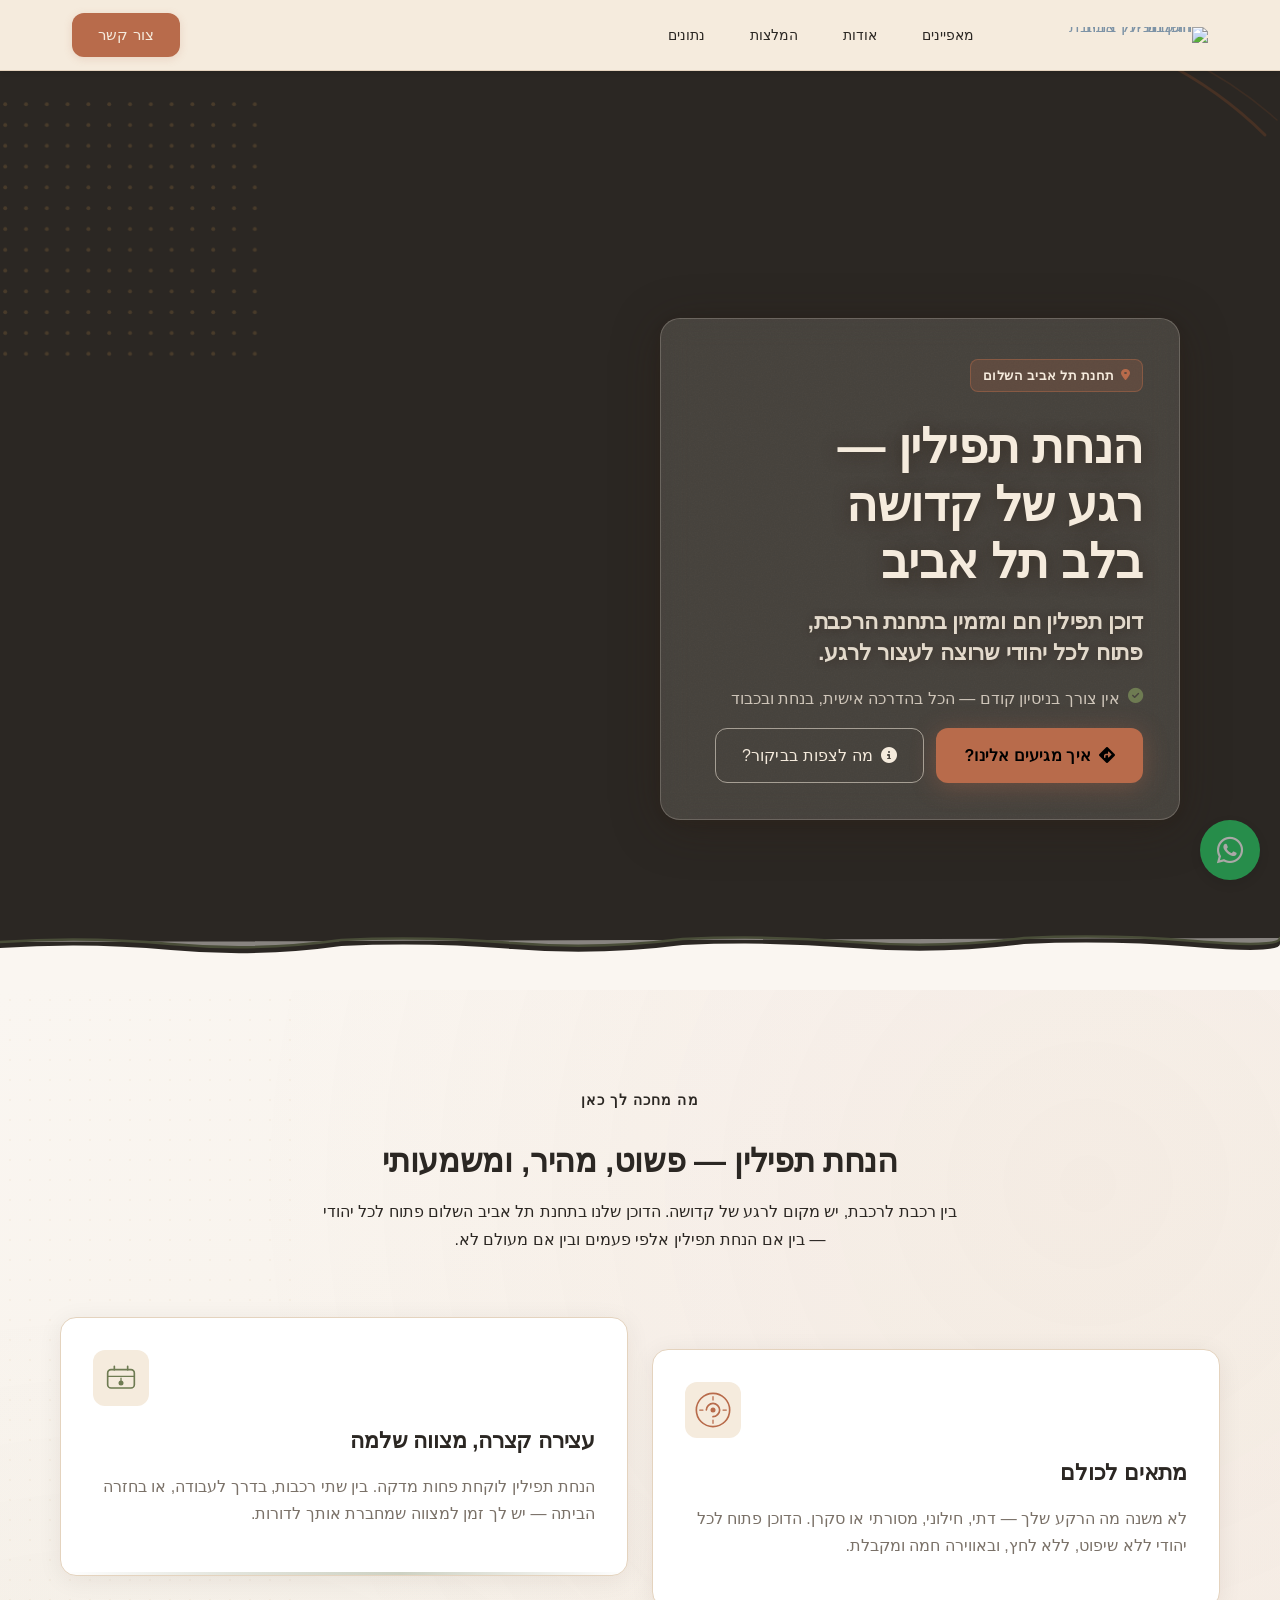
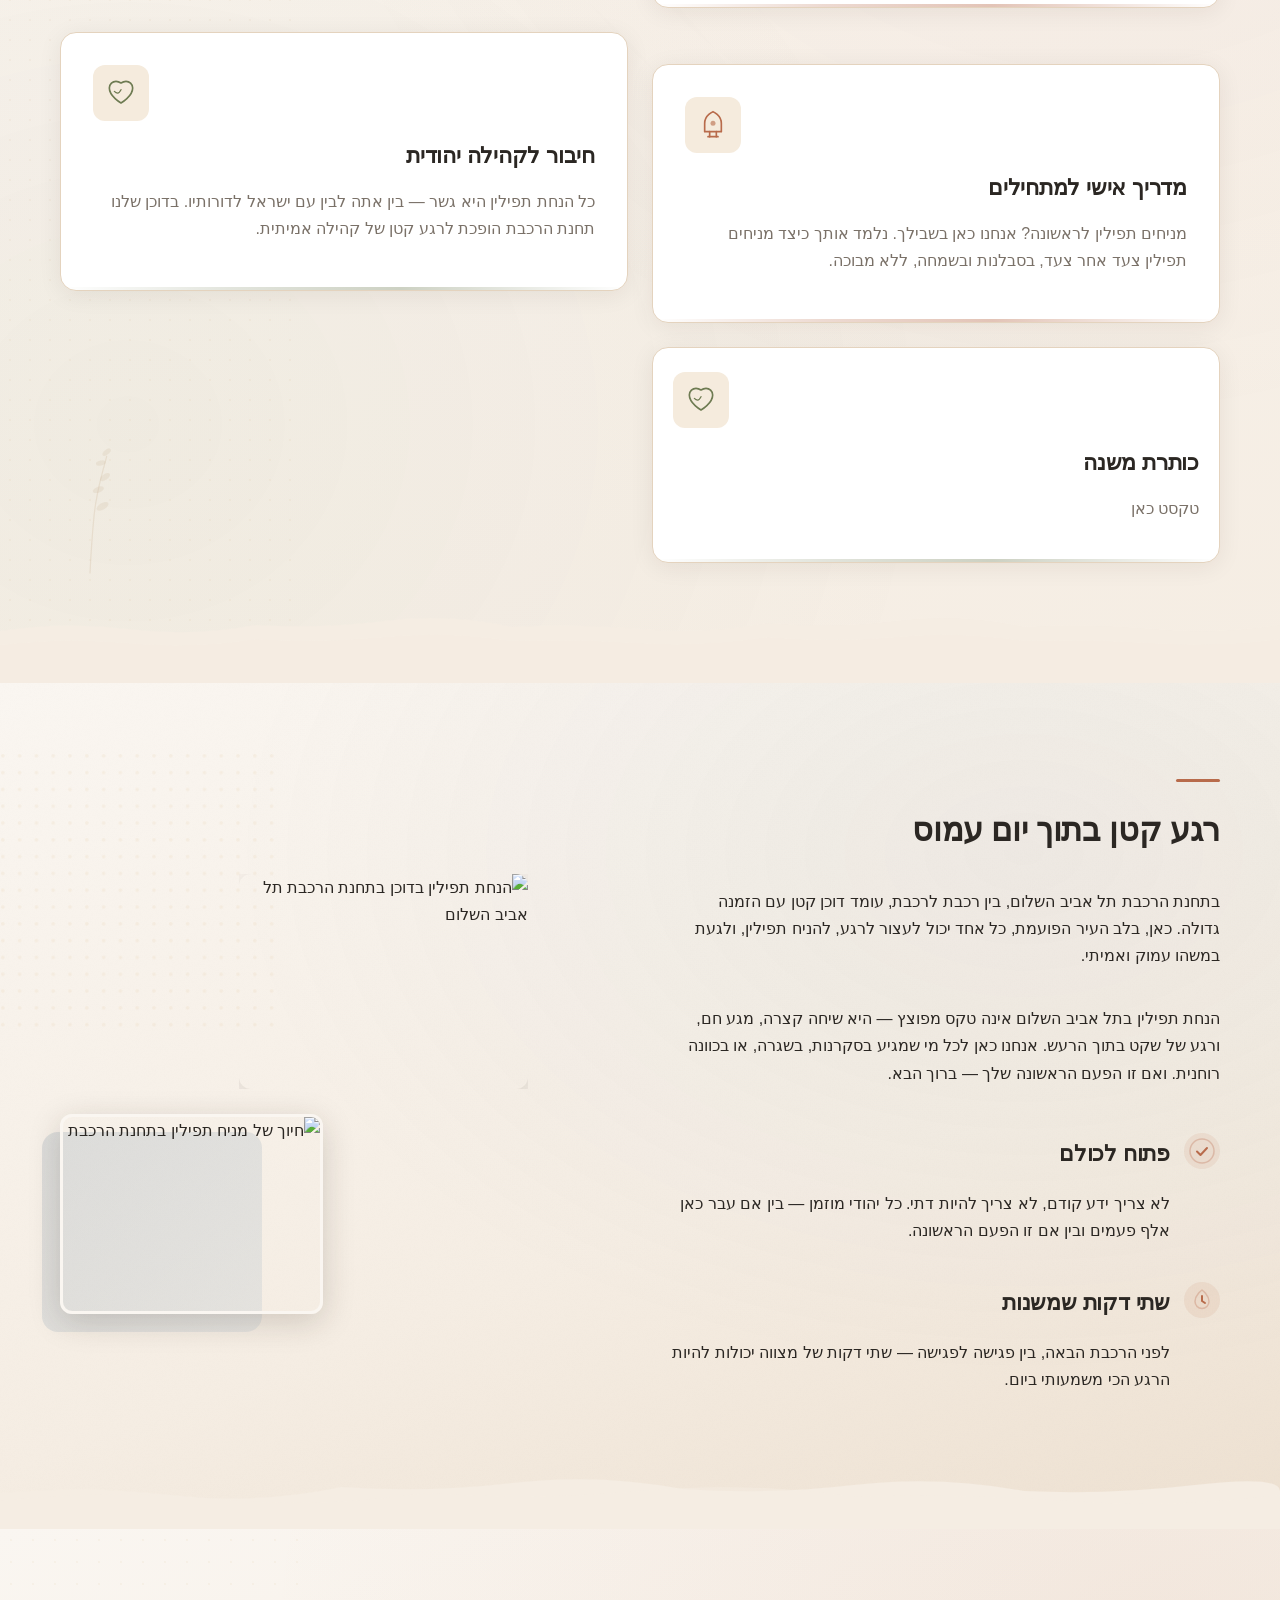
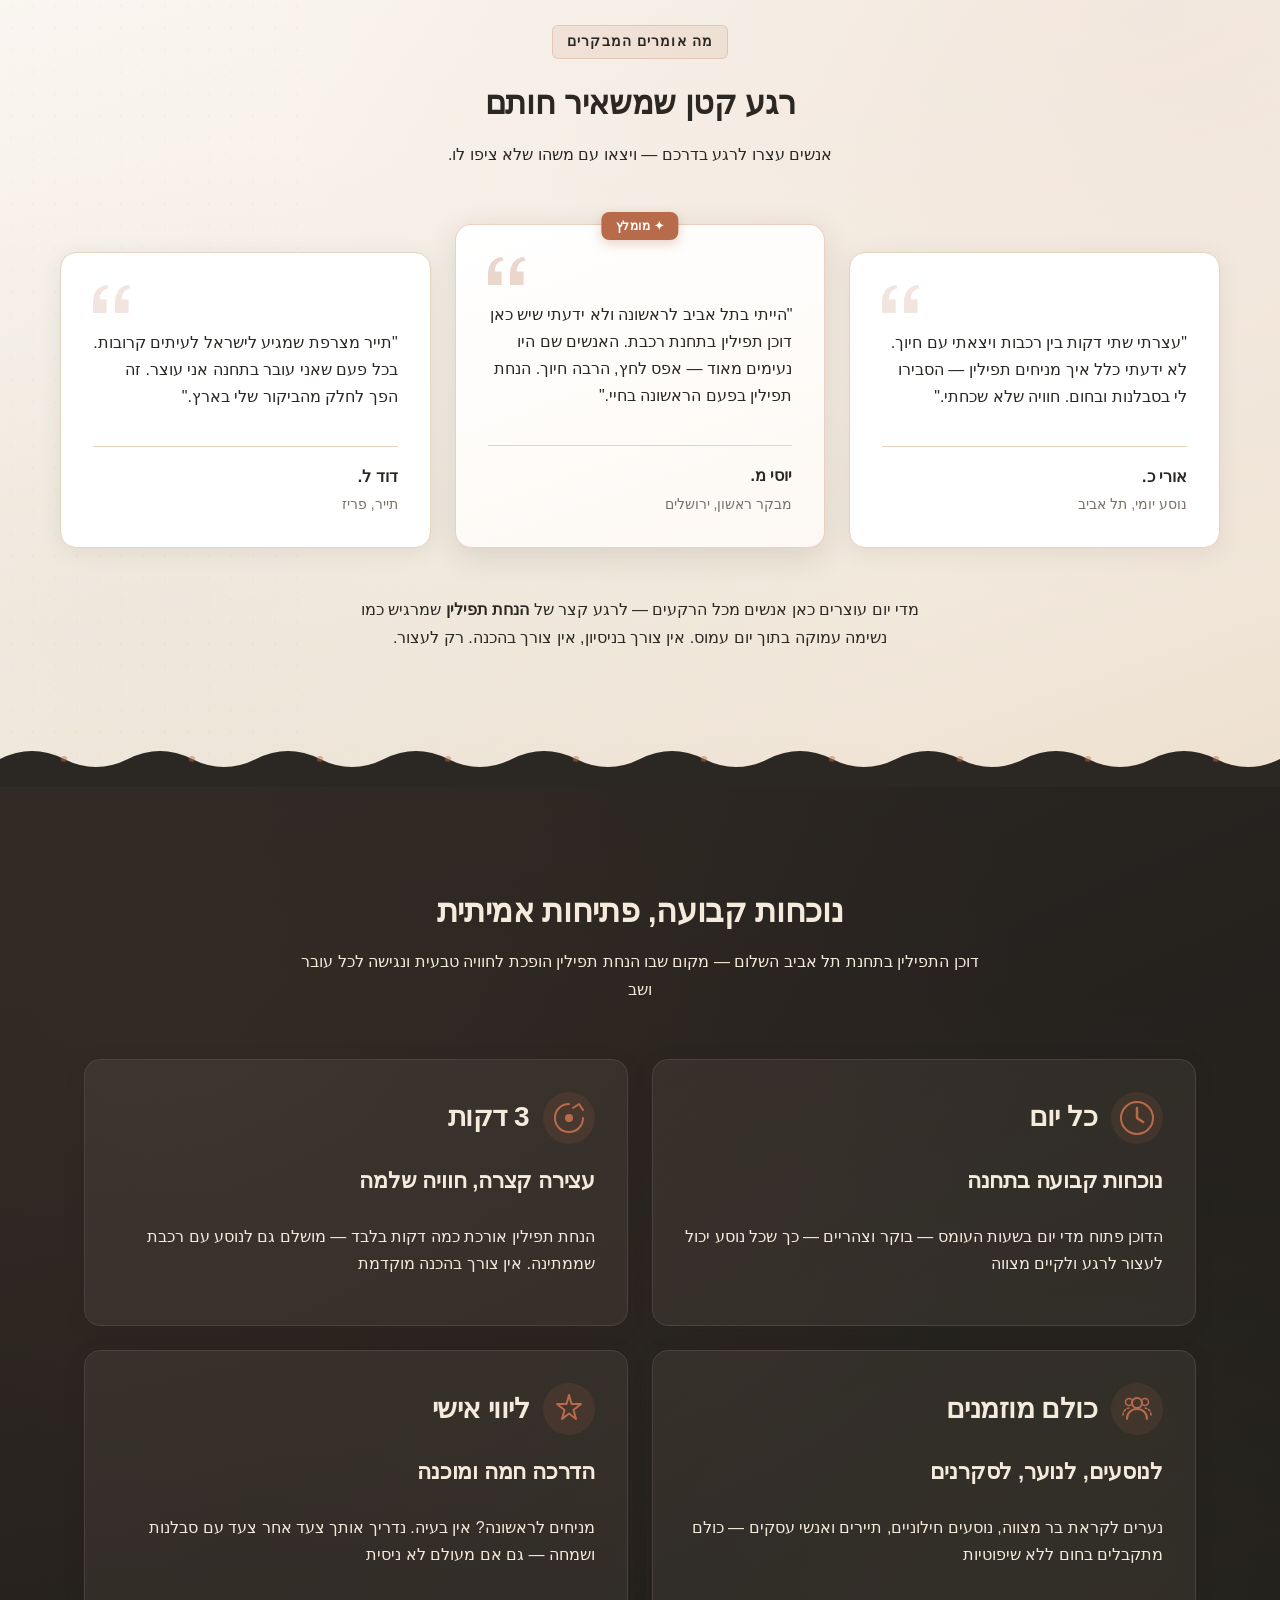
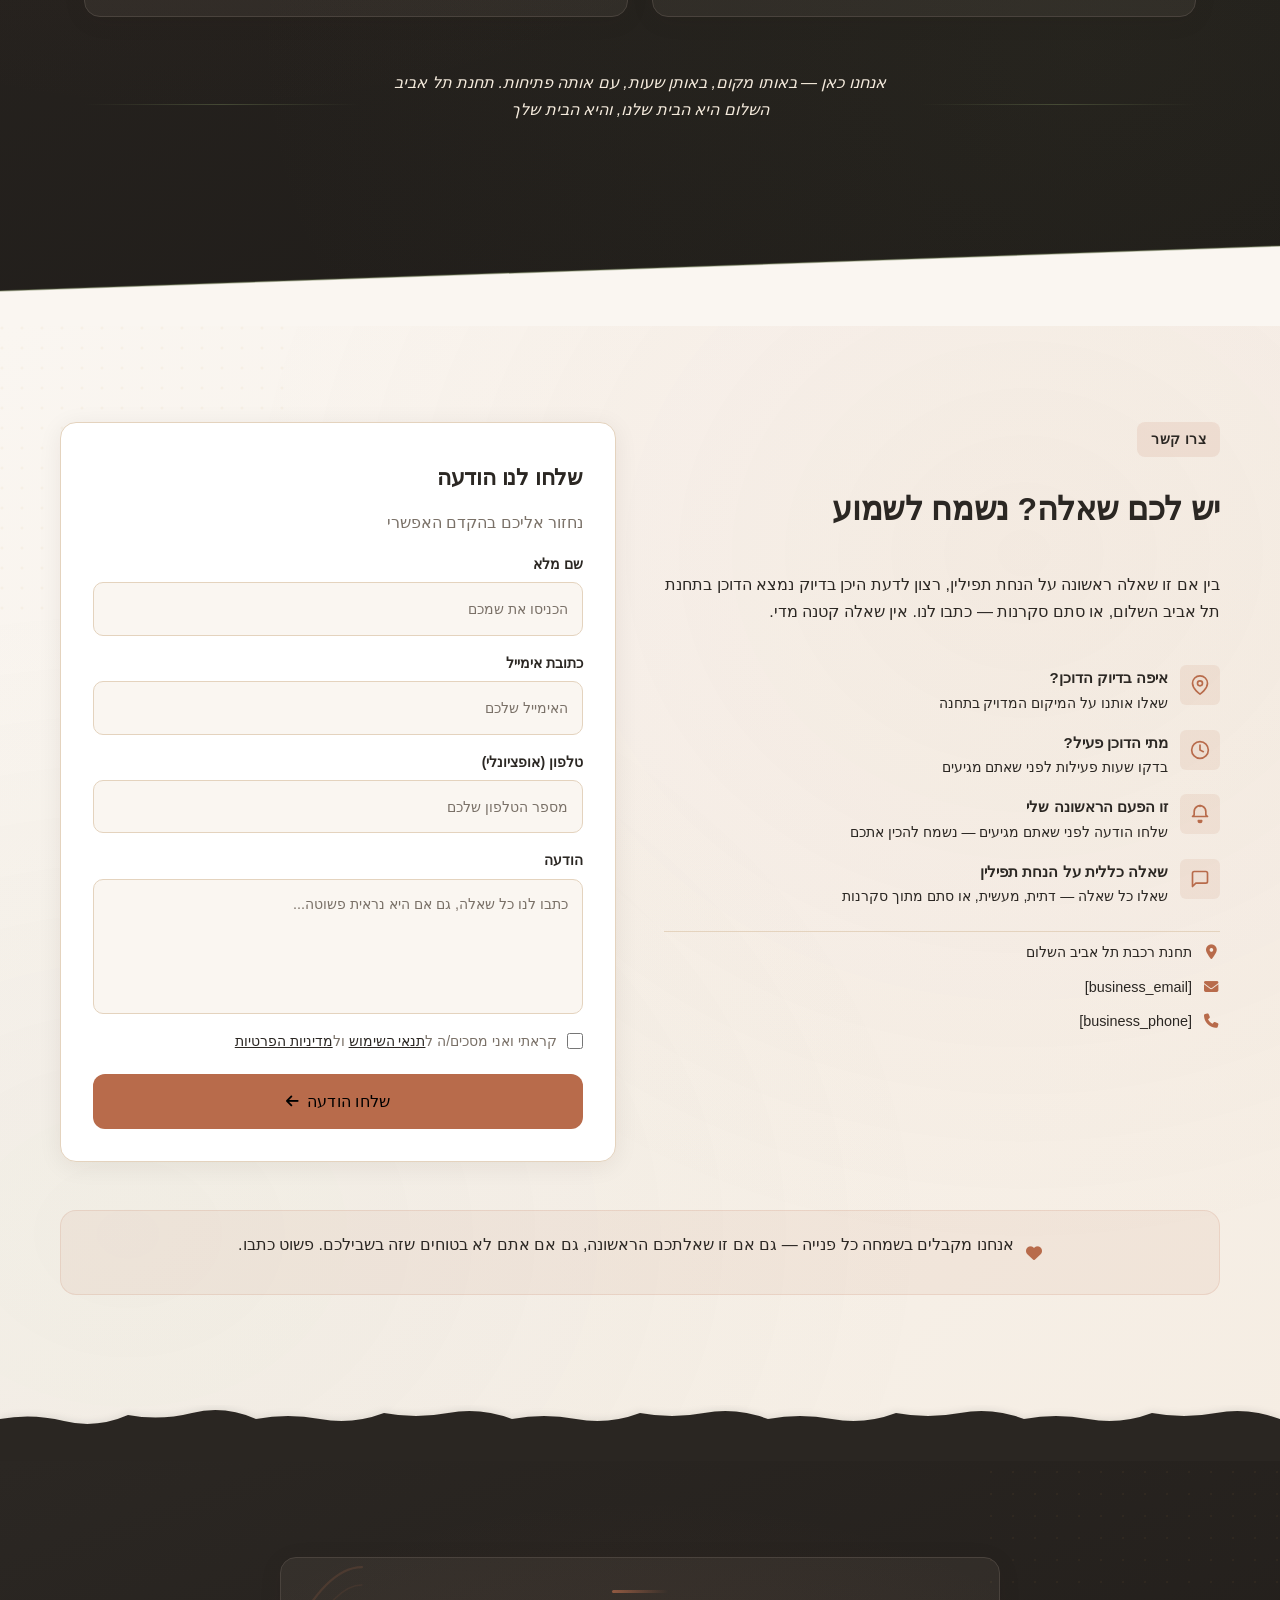
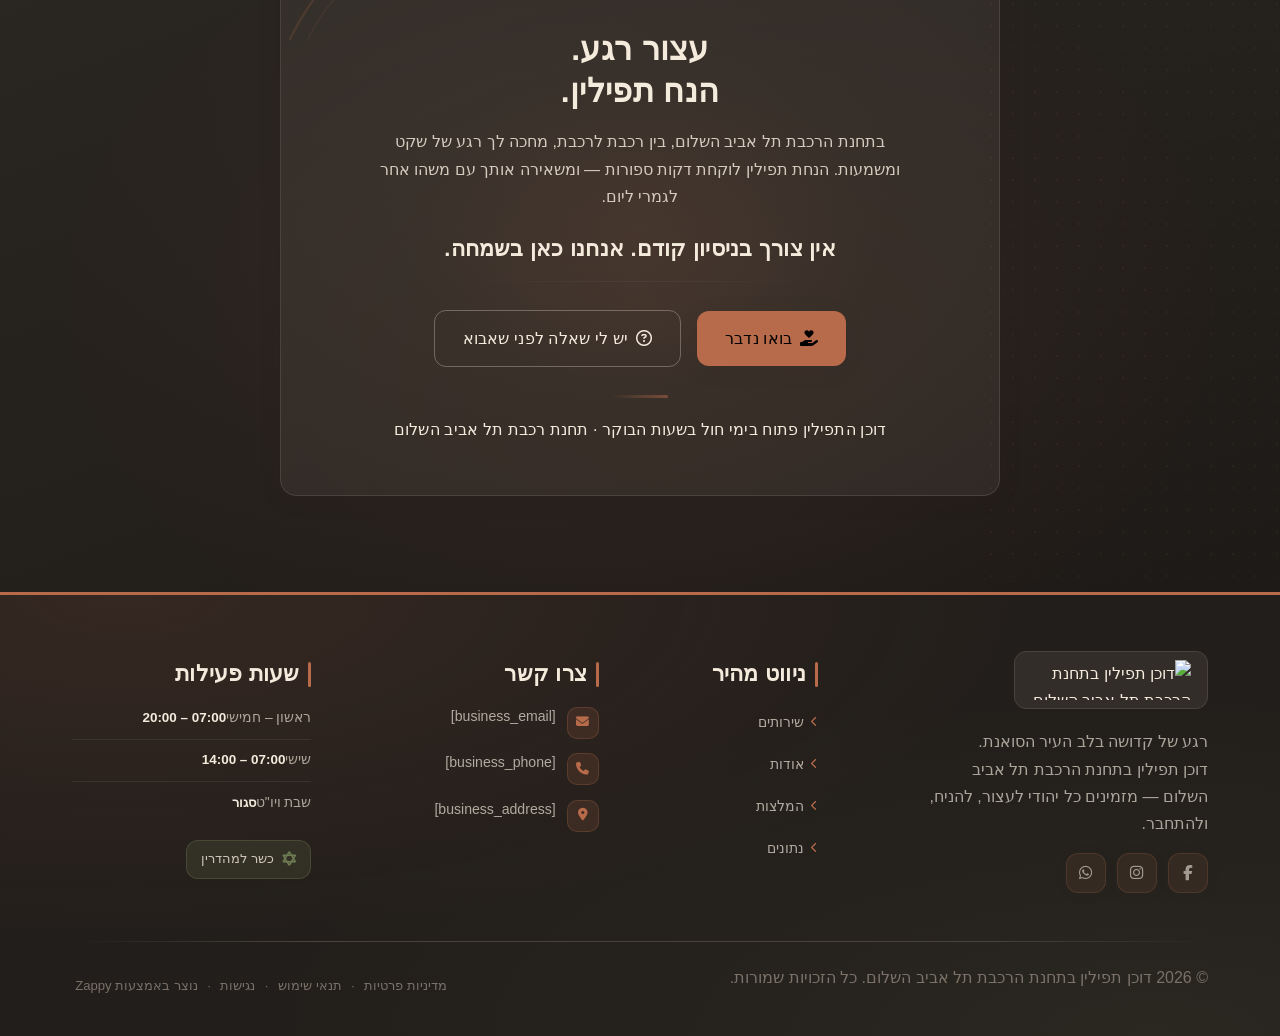
==== index.html @ 4a5272b9 "Incremental sync: 1 page(s) — update_image" ====
<!DOCTYPE html>
<html lang="he" dir="rtl">
<head>
    <meta charset="UTF-8">
    <meta name="viewport" content="width=device-width, initial-scale=1.0">
    <meta name="robots" content="index, follow">
    <title>הנחת תפילין — דוכן תפילין בתחנת הרכבת תל אביב השלום</title>
    <meta name="description" content="A Tefillin booth located at Tel Aviv HaShalom train station, offering Jewish men the opportunity to put on Tefillin. The booth serves as a welcoming religious o">
    <meta name="keywords" content="הנחת תפילין, הנחת תפילין תל אביב השלום, דוכן תפילין בתחנת רכבת, איך מניחים תפילין למתחילים">
    
    <!-- Favicons -->
    <link rel="icon" type="image/x-icon" href="/assets/favicon.ico">
    <link rel="icon" type="image/png" sizes="16x16" href="/assets/favicon-16x16.png">
    <link rel="icon" type="image/png" sizes="32x32" href="/assets/favicon-32x32.png">
    <link rel="icon" type="image/png" sizes="48x48" href="/assets/favicon-48x48.png">
    <link rel="icon" type="image/png" sizes="192x192" href="/assets/favicon-192x192.png">
    <link rel="icon" type="image/png" sizes="512x512" href="/assets/favicon-512x512.png">
    <link rel="apple-touch-icon" href="/assets/apple-touch-icon.png">
    <!-- Zappy Analytics -->
<script>
(function() {
  'use strict';
  
  // Configuration
  var config = {
    websiteId: '7bafab84-ba64-4e38-86a7-c095a5668c16',
    apiUrl: 'https://api.zappy5.com/api/analytics/track',
    sessionDuration: 30 * 60 * 1000, // 30 minutes
    visitorDuration: 30 * 24 * 60 * 60 * 1000, // 30 days
    trackPageViews: true,
    trackClicks: true,
    trackFormSubmissions: true
  };
  
  // Generate or retrieve persistent visitor ID (30 days)
  function getVisitorId() {
    var visitorKey = 'zappy_visitor_' + config.websiteId;
    var visitor = null;
    
    try {
      visitor = localStorage.getItem(visitorKey);
      if (visitor) {
        var visitorData = JSON.parse(visitor);
        var now = Date.now();
        
        // Check if visitor ID is still valid (30 days)
        if (now - visitorData.created < config.visitorDuration) {
          // Update last seen timestamp
          visitorData.lastSeen = now;
          localStorage.setItem(visitorKey, JSON.stringify(visitorData));
          return visitorData.id;
        }
      }
    } catch (e) {
      console.warn('Zappy Analytics: LocalStorage not available');
    }
    
    // Generate new visitor ID
    var newVisitorId = 'zv_' + Date.now() + '_' + Math.random().toString(36).substr(2, 9);
    
    try {
      localStorage.setItem(visitorKey, JSON.stringify({
        id: newVisitorId,
        created: Date.now(),
        lastSeen: Date.now()
      }));
    } catch (e) {
      // Continue without local storage
    }
    
    return newVisitorId;
  }
  
  // Generate or retrieve session ID (30 minutes)
  function getSessionId() {
    var sessionKey = 'zappy_session_' + config.websiteId;
    var session = null;
    
    try {
      session = sessionStorage.getItem(sessionKey);
      if (session) {
        var sessionData = JSON.parse(session);
        var now = Date.now();
        
        // Check if session is still valid
        if (now - sessionData.timestamp < config.sessionDuration) {
          // Update timestamp
          sessionData.timestamp = now;
          sessionStorage.setItem(sessionKey, JSON.stringify(sessionData));
          return sessionData.id;
        }
      }
    } catch (e) {
      console.warn('Zappy Analytics: SessionStorage not available');
    }
    
    // Generate new session ID
    var newSessionId = 'zs_' + Date.now() + '_' + Math.random().toString(36).substr(2, 9);
    
    try {
      sessionStorage.setItem(sessionKey, JSON.stringify({
        id: newSessionId,
        timestamp: Date.now()
      }));
    } catch (e) {
      // Continue without session storage
    }
    
    return newSessionId;
  }
  
  var visitorId = getVisitorId();
  var sessionId = getSessionId();
  
  // Track an event
  function trackEvent(eventType, data) {
    data = data || {};
    
    var eventData = {
      website_id: config.websiteId,
      event_type: eventType,
      page_path: window.location.pathname,
      referrer: document.referrer || 'direct',
      visitor_id: visitorId,
      session_id: sessionId,
      metadata: data
    };
    
    // Use sendBeacon if available (better for page unload events)
    if (navigator.sendBeacon) {
      var blob = new Blob([JSON.stringify(eventData)], { type: 'application/json' });
      navigator.sendBeacon(config.apiUrl, blob);
    } else {
      // Fallback to fetch
      fetch(config.apiUrl, {
        method: 'POST',
        headers: {
          'Content-Type': 'application/json'
        },
        body: JSON.stringify(eventData),
        keepalive: true
      }).catch(function(error) {
        console.warn('Zappy Analytics: Failed to track event', error);
      });
    }
  }
  
  // Track page view
  if (config.trackPageViews) {
    trackEvent('pageview', {
      title: document.title,
      url: window.location.href
    });
  }
  
  // Track clicks on important elements
  if (config.trackClicks) {
    document.addEventListener('click', function(e) {
      var target = e.target;
      
      // Track button clicks (counted as actions)
      if (target.tagName === 'BUTTON' || target.closest('button')) {
        var button = target.tagName === 'BUTTON' ? target : target.closest('button');
        trackEvent('click', {
          element: 'button',
          text: button.textContent.trim().substring(0, 100),
          id: button.id || null,
          class: button.className || null
        });
      }
      
      // Track link clicks (navigation - not counted as actions)
      else if (target.tagName === 'A' || target.closest('a')) {
        var link = target.tagName === 'A' ? target : target.closest('a');
        trackEvent('navigation', {
          element: 'link',
          text: link.textContent.trim().substring(0, 100),
          href: link.href,
          external: link.hostname !== window.location.hostname
        });
      }
    }, true);
  }
  
  // Track form submissions
  if (config.trackFormSubmissions) {
    document.addEventListener('submit', function(e) {
      var form = e.target;
      
      trackEvent('form_submit', {
        form_id: form.id || null,
        form_name: form.name || null,
        form_action: form.action || null,
        form_method: form.method || 'GET'
      });
    }, true);
  }
  
  // Track time on page (send on page unload)
  var pageLoadTime = Date.now();
  
  window.addEventListener('beforeunload', function() {
    var timeOnPage = Math.floor((Date.now() - pageLoadTime) / 1000); // in seconds
    
    trackEvent('page_unload', {
      time_on_page: timeOnPage,
      page_path: window.location.pathname
    });
  });
  
  // Expose tracking function globally for custom events
  window.zappyAnalytics = {
    track: trackEvent,
    getVisitorId: function() { return visitorId; },
    getSessionId: function() { return sessionId; }
  };
  
})();
</script>
<!-- End Zappy Analytics -->
    <meta property="og:title" content="הנחת תפילין — דוכן תפילין בתחנת הרכבת תל אביב השלום">
    <meta property="og:description" content="A Tefillin booth located at Tel Aviv HaShalom train station, offering Jewish men the opportunity to put on Tefillin. The booth serves as a welcoming religious o">
    <meta name="twitter:card" content="summary_large_image">
    <meta name="twitter:title" content="הנחת תפילין — דוכן תפילין בתחנת הרכבת תל אביב השלום">
    <meta name="twitter:description" content="A Tefillin booth located at Tel Aviv HaShalom train station, offering Jewish men the opportunity to put on Tefillin. The booth serves as a welcoming religious o">
    <meta property="og:type" content="website">
  <meta property="og:locale" content="he_IL">
  
  
  
  
  
  <link rel="stylesheet" href="https://cdnjs.cloudflare.com/ajax/libs/font-awesome/6.4.0/css/all.min.css">

    <!-- Favicons -->
    <link rel="icon" type="image/x-icon" href="/assets/favicon.ico">
    <link rel="icon" type="image/png" sizes="16x16" href="/assets/favicon-16x16.png">
    <link rel="icon" type="image/png" sizes="32x32" href="/assets/favicon-32x32.png">
    <link rel="icon" type="image/png" sizes="48x48" href="/assets/favicon-48x48.png">
    <link rel="icon" type="image/png" sizes="192x192" href="/assets/favicon-192x192.png">
    <link rel="icon" type="image/png" sizes="512x512" href="/assets/favicon-512x512.png">
    <link rel="apple-touch-icon" href="/assets/apple-touch-icon.png">
    <!-- Cookie Consent -->
    <link rel="stylesheet" href="https://cdn.jsdelivr.net/npm/vanilla-cookieconsent@3/dist/cookieconsent.css">
    <script src="https://cdn.jsdelivr.net/npm/vanilla-cookieconsent@3/dist/cookieconsent.umd.js"></script>
    <!-- Mickidum Accessibility Toolbar -->
    <script src="https://cdn.jsdelivr.net/gh/mickidum/acc_toolbar/acctoolbar/acctoolbar.min.js"></script>
    <link rel="stylesheet" href="/styles.css">

    <style id="zappy-dropdown-submenu-styles">
      /* ========== DESKTOP DROPDOWN SUBMENU STYLES ========== */
      /* Base styles for dropdown submenus - parent must be positioned */
      .nav-menu li:has(.sub-menu), nav li:has(.sub-menu), .navbar li:has(.sub-menu), #navMenu li:has(.sub-menu) { position: relative; }
      /* Submenu base - hidden by default */
      .nav-menu .sub-menu, nav .sub-menu, .navbar .sub-menu, #navMenu .sub-menu { display: block !important; position: absolute !important; top: 100%; left: 0; min-width: 220px; background: white; border-radius: 8px; box-shadow: 0 8px 25px rgba(0,0,0,0.15); padding: 8px 0; opacity: 0; visibility: hidden; transform: translateY(10px); transition: all 0.3s ease; z-index: 1000; list-style: none; pointer-events: none; }
      /* CRITICAL: Desktop hover styles to show dropdown */
      .nav-menu li:hover > .sub-menu, nav li:hover > .sub-menu, .navbar li:hover > .sub-menu, #navMenu li:hover > .sub-menu { opacity: 1 !important; visibility: visible !important; transform: translateY(0) !important; pointer-events: auto !important; }
      /* Submenu item styling */
      .sub-menu li { list-style: none; margin: 0; padding: 0; }
      .sub-menu a { display: block !important; padding: 10px 16px !important; color: var(--text-dark, #333) !important; font-weight: 500; text-decoration: none; white-space: nowrap; transition: background-color 0.2s; }
      .sub-menu .zappy-nav-child > a { padding-left: 28px !important; font-size: 0.9em !important; opacity: 0.85 !important; }
      [dir="rtl"] .sub-menu .zappy-nav-child > a, html[lang="he"] .sub-menu .zappy-nav-child > a, html[lang="ar"] .sub-menu .zappy-nav-child > a { padding-left: 10px !important; padding-right: 28px !important; }
      .sub-menu .zappy-nav-parent > a { font-weight: 600 !important; }
      .sub-menu a:hover { background-color: #f5f5f5; }
      /* RTL (Hebrew/Arabic) dropdown positioning */
      [dir="rtl"] .nav-menu .sub-menu, [dir="rtl"] nav .sub-menu, [dir="rtl"] .navbar .sub-menu, html[lang="he"] .nav-menu .sub-menu, html[lang="he"] nav .sub-menu, html[lang="he"] .navbar .sub-menu, html[lang="ar"] .nav-menu .sub-menu, html[lang="ar"] nav .sub-menu, html[lang="ar"] .navbar .sub-menu { left: auto !important; right: 0 !important; }
      /* Hide empty dropdown menus (exclude catalog sub-menus that use <a> children instead of <li>) */
      .sub-menu:empty, .sub-menu:not(:has(li:not(.zappy-hidden-menu-item))):not(:has(> a)), .sub-menu:not(:has(li)):not(:has(> a)) { display: none !important; opacity: 0 !important; visibility: hidden !important; pointer-events: none !important; }
      /* Desktop: show submenu on Menu Group hover */
      li:has(.menu-group-title):hover > .sub-menu { opacity: 1 !important; visibility: visible !important; transform: translateY(0) !important; pointer-events: auto !important; }
      /* Menu Group title styling */
      .nav-menu > li > .menu-group-title, #navMenu > li > .menu-group-title { display: inline-block; padding: 0.5rem 1rem; cursor: default; user-select: none; }
      
      /* ========== MOBILE SUBMENU STYLES ========== */
      @media (max-width: 768px) {
        .nav-menu .sub-menu, nav .sub-menu, .navbar .sub-menu, #navMenu .sub-menu { position: static !important; transform: none !important; box-shadow: none !important; background: transparent !important; max-height: 0; overflow: hidden; opacity: 0; visibility: hidden; transition: max-height 0.3s ease, opacity 0.3s ease; padding: 0 !important; border-radius: 0 !important; }
        .navbar .sub-menu.mobile-expanded, .nav-menu .sub-menu.mobile-expanded, #navMenu .sub-menu.mobile-expanded { max-height: none !important; overflow-y: visible !important; opacity: 1 !important; visibility: visible !important; padding: 8px 0 8px 16px !important; }
        [dir="rtl"] .sub-menu.mobile-expanded, html[lang="he"] .sub-menu.mobile-expanded { padding: 8px 16px 8px 0 !important; }
        /* Disable hover behavior on mobile */
        .nav-menu li:hover > .sub-menu, nav li:hover > .sub-menu, .navbar li:hover > .sub-menu, #navMenu li:hover > .sub-menu { opacity: 0; visibility: hidden; pointer-events: none; }
        .nav-menu li > .sub-menu.mobile-expanded, nav li > .sub-menu.mobile-expanded, .navbar li > .sub-menu.mobile-expanded, #navMenu li > .sub-menu.mobile-expanded { opacity: 1 !important; visibility: visible !important; pointer-events: auto !important; }
        .nav-menu li:has(.sub-menu), nav li:has(.sub-menu), .navbar li:has(.sub-menu), #navMenu li:has(.sub-menu) { display: flex !important; flex-wrap: wrap !important; align-items: center !important; position: relative !important; min-height: 44px !important; }
        .nav-menu li:has(.sub-menu) > a, nav li:has(.sub-menu) > a, .navbar li:has(.sub-menu) > a, #navMenu li:has(.sub-menu) > a { flex: 1 !important; min-width: 0 !important; }
        .nav-menu li:has(.sub-menu) > .menu-group-title, nav li:has(.sub-menu) > .menu-group-title, .navbar li:has(.sub-menu) > .menu-group-title, #navMenu li:has(.sub-menu) > .menu-group-title { flex: 1 !important; min-width: 0 !important; padding: 0 !important; line-height: inherit !important; }
        .nav-menu li:has(.sub-menu) > .sub-menu, nav li:has(.sub-menu) > .sub-menu, .navbar li:has(.sub-menu) > .sub-menu, #navMenu li:has(.sub-menu) > .sub-menu { flex-basis: 100% !important; width: 100% !important; }
        .nav-menu li:has(.sub-menu) > a [class*="chevron"], .nav-menu li:has(.sub-menu) > a [class*="arrow"], .nav-menu li:has(.sub-menu) > a .fa-chevron-down, .nav-menu li:has(.sub-menu) > a .fa-angle-down, nav li:has(.sub-menu) > a [class*="chevron"], nav li:has(.sub-menu) > a [class*="arrow"], #navMenu li:has(.sub-menu) > a [class*="chevron"], #navMenu li:has(.sub-menu) > a [class*="arrow"] { display: none !important; visibility: hidden !important; }
        .mobile-submenu-toggle { display: flex !important; align-items: center !important; justify-content: center !important; width: 44px !important; height: auto !important; background: transparent !important; border: none !important; cursor: pointer !important; color: var(--text-dark) !important; position: static !important; flex-shrink: 0 !important; align-self: stretch !important; z-index: 2 !important; padding: 0 !important; margin: 0 !important; }
        .mobile-submenu-toggle::after { content: '' !important; width: 0 !important; height: 0 !important; border-left: 6px solid transparent !important; border-right: 6px solid transparent !important; border-top: 7px solid currentColor !important; transition: transform 0.3s ease !important; }
        .mobile-submenu-toggle.expanded::after { transform: rotate(180deg) !important; }
        .sub-menu a { padding: 10px 0 !important; display: block !important; color: var(--text-dark) !important; white-space: normal !important; }
        .sub-menu .zappy-nav-child > a { padding-left: 28px !important; font-size: 0.9em !important; opacity: 0.85 !important; }
        [dir="rtl"] .sub-menu .zappy-nav-child > a, html[lang="he"] .sub-menu .zappy-nav-child > a, html[lang="ar"] .sub-menu .zappy-nav-child > a { padding-left: 0 !important; padding-right: 28px !important; }
        .sub-menu .zappy-nav-parent > a { font-weight: 600 !important; }
        .nav-menu.active, #navMenu.active { max-width: 100vw !important; overflow-x: hidden !important; box-sizing: border-box !important; }
        .navbar .sub-menu li a, nav.navbar .sub-menu li a, .zappy-products-dropdown .sub-menu a { color: var(--text-dark) !important; }
      }
      @media (min-width: 769px) { .mobile-submenu-toggle { display: none !important; } }
    </style>

    <style id="zappy-widget-visibility">
      html[dir="rtl"] .whatsapp-float { right: 20px !important; left: auto !important; }
      html[dir="ltr"] .whatsapp-float, html:not([dir]) .whatsapp-float { left: 20px !important; right: auto !important; }
      html[dir="rtl"] #mic-access-tool-general-button, html[dir="rtl"] .mic-access-tool-general-button,
      html[dir="rtl"] #mic-init-access-tool .mic-access-tool-general-button,
      html[dir="rtl"] #mic-init-access-tool #mic-access-tool-general-button,
      html[dir="rtl"] ._access-icon { left: 20px !important; right: auto !important; }
      html[dir="ltr"] #mic-access-tool-general-button, html[dir="ltr"] .mic-access-tool-general-button,
      html[dir="ltr"] #mic-init-access-tool .mic-access-tool-general-button,
      html[dir="ltr"] #mic-init-access-tool #mic-access-tool-general-button,
      html[dir="ltr"] ._access-icon,
      html:not([dir]) #mic-access-tool-general-button, html:not([dir]) .mic-access-tool-general-button,
      html:not([dir]) #mic-init-access-tool .mic-access-tool-general-button,
      html:not([dir]) #mic-init-access-tool #mic-access-tool-general-button,
      html:not([dir]) ._access-icon { right: 20px !important; left: auto !important; }
      @media (max-width: 768px) { .whatsapp-float { display: flex !important; } }
      @media (min-width: 769px) { .whatsapp-float { display: flex !important; } }
      @media (max-width: 768px) {
        #mic-access-tool-general-button, .mic-access-tool-general-button,
        #mic-init-access-tool .mic-access-tool-general-button, #mic-init-access-tool #mic-access-tool-general-button,
        ._access-icon { display: flex !important; visibility: visible !important; opacity: 1 !important; pointer-events: auto !important; }
        #mic-access-tool-box, .mic-access-tool-box, #mic-init-access-tool #mic-access-tool-box,
        div[id*="mic-access-tool-box"], ._access-menu {
          visibility: hidden; opacity: 0; pointer-events: auto !important;
        }
      }
      @media (min-width: 769px) {
        #mic-access-tool-general-button, .mic-access-tool-general-button,
        #mic-init-access-tool .mic-access-tool-general-button, #mic-init-access-tool #mic-access-tool-general-button,
        ._access-icon { display: flex !important; visibility: visible !important; opacity: 1 !important; pointer-events: auto !important; }
        #mic-access-tool-box, .mic-access-tool-box, #mic-init-access-tool #mic-access-tool-box,
        div[id*="mic-access-tool-box"], ._access-menu {
          visibility: hidden; opacity: 0; pointer-events: auto !important;
        }
      }
    </style>
</head>
<body>

  <nav class="navbar" dir="rtl">
  <button class="mobile-toggle" id="mobileToggle" aria-label="Menu">
    <svg class="hamburger-icon" width="24" height="24" viewBox="0 0 24 24" fill="none">
      <path d="M3 12h18M3 6h18M3 18h18" stroke="currentColor" stroke-width="2" stroke-linecap="round"></path>
    </svg>
    <svg class="close-icon" width="24" height="24" viewBox="0 0 24 24" fill="none" style="display: none;">
      <path d="M18 6L6 18M6 6l12 12" stroke="currentColor" stroke-width="2" stroke-linecap="round"></path>
    </svg>
  </button>

  <button class="phone-header-btn" data-phone="[business_phone]" aria-label="Call">
    <svg width="20" height="20" viewBox="0 0 24 24" fill="currentColor">
      <path d="M22 16.92v3a2 2 0 0 1-2.18 2 19.79 19.79 0 0 1-8.63-3.07 19.5 19.5 0 0 1-6-6 19.79 19.79 0 0 1-3.07-8.67A2 2 0 0 1 4.11 2h3a2 2 0 0 1 2 1.72 12.84 12.84 0 0 0 .7 2.81 2 2 0 0 1-.45 2.11L8.09 9.91a16 16 0 0 0 6 6l1.27-1.27a2 2 0 0 1 2.11-.45 12.84 12.84 0 0 0 2.81.7A2 2 0 0 1 22 16.92z"></path>
    </svg>
  </button>

  <div class="nav-container">
    <div class="nav-right-group"><div class="nav-brand">
      <a href="/" class="logo-link">
        <img src="/assets/logo.webp" alt="דוכן תפילין בתחנת הרכבת תל אביב השלום" class="logo">
      </a>
    </div><ul class="nav-menu" id="navMenu"><li><a href="#features">מאפיינים</a></li><li><a href="#about">אודות</a></li><li><a href="#testimonials">המלצות</a></li><li><a href="#stats">נתונים</a></li></ul></div>

    

    <div class="nav-cta-container">
      <a href="#contact" class="nav-cta-btn">צור קשר</a>
    </div>
  </div>
</nav>
<script>

// Navbar Mobile Menu Toggle and Contrast Fix
(function() {
  // Use 'load' event instead of 'DOMContentLoaded' to ensure we run AFTER all other scripts
  window.addEventListener('load', function() {
    
    // FIX MOBILE BUTTON CONTRAST
    // Detect navbar background color and apply contrasting color to mobile buttons
    const navbar = document.querySelector('.navbar, nav, header');
    if (!navbar) {
      console.log('[Navbar] Navbar element not found');
      return;
    }
    
    // DECLARE VARIABLES EARLY to avoid Temporal Dead Zone errors
    // These are used in multiple places below
    let mobileToggle = document.getElementById('mobileToggle') ||
                       document.querySelector('.mobile-toggle') ||
                       document.querySelector('.hamburger') ||
                       document.querySelector('.hamburger-menu') ||
                       document.querySelector('.menu-toggle') ||
                       document.querySelector('.burger-menu') ||
                       document.querySelector('[aria-label="Menu"]') ||
                       document.querySelector('[aria-label="תפריט"]');
    
    const phoneBtn = document.querySelector('.phone-header-btn');
    
    const computedStyle = window.getComputedStyle(navbar);
    let bgColor = computedStyle.backgroundColor;
    
    console.log('[Navbar] Initial navbar background:', bgColor);
    
    // Check if background is transparent or rgba with 0 alpha
    const isTransparent = bgColor === 'transparent' || 
                         bgColor === 'rgba(0, 0, 0, 0)' ||
                         (bgColor.startsWith('rgba') && bgColor.includes(', 0)'));
    
    if (isTransparent) {
      // Check for background-image or gradient
      const bgImage = computedStyle.backgroundImage;
      if (bgImage && bgImage !== 'none') {
        console.log('[Navbar] Navbar has background image/gradient, using dark text');
        bgColor = 'rgb(240, 240, 240)'; // Assume light background
      } else {
        // Transparent navbar - check body background
        const bodyBg = window.getComputedStyle(document.body).backgroundColor;
        console.log('[Navbar] Navbar transparent, using body background:', bodyBg);
        bgColor = bodyBg;
      }
    }
    
    // Calculate luminance to determine if background is light or dark
    const rgb = bgColor.match(/\d+/g);
    if (rgb && rgb.length >= 3) {
      const r = parseInt(rgb[0]);
      const g = parseInt(rgb[1]);
      const b = parseInt(rgb[2]);
      const luminance = (0.299 * r + 0.587 * g + 0.114 * b) / 255;
      
      // Mobile button colors are set by Claude's AI-generated CSS (same as .nav-menu a)
      // No dynamic color overrides needed - colors come from the generated navbar CSS
      console.log('[Navbar] Mobile button colors preserved from Claude CSS (luminance:', luminance.toFixed(2) + ')');
      
      // FIX ICON SIZES - Ensure SVGs are properly sized and visible
      // INJECT CRITICAL CSS TO OVERRIDE ANY CONFLICTING RULES
      const criticalCSS = document.createElement('style');
      criticalCSS.id = 'zappy-mobile-nav-fix';
      const htmlLang = document.documentElement.lang || 'en';
      const htmlDir = document.documentElement.dir || 'ltr';
      // Check both dir attribute AND lang for RTL detection
      // dir="rtl" is the most reliable indicator
      const isRTL = htmlDir === 'rtl' || htmlLang === 'he' || htmlLang === 'ar';
      
      criticalCSS.textContent = `
        /* Hide mobile buttons on desktop, show only on mobile */
        @media (min-width: 769px) {
          .mobile-toggle,
          .phone-header-btn {
            display: none !important;
          }
        }
        
        /* Show and position mobile buttons correctly on mobile */
        @media (max-width: 768px) {
          .mobile-toggle,
          .phone-header-btn {
            position: absolute !important;
            top: 50% !important;
            transform: translateY(-50%) !important;
            z-index: 1001 !important;
            display: flex !important;
            align-items: center !important;
            justify-content: center !important;
            width: 36px !important;
            height: 36px !important;
            border-radius: 50% !important;
            border: none !important;
            cursor: pointer !important;
            padding: 6px !important;
            background: none !important;
            color: var(--nav-text, var(--text-dark)) !important;
          }
          
          /* LTR positioning (default): hamburger LEFT, phone RIGHT */
          html:not([dir="rtl"]):not([lang="he"]):not([lang="ar"]) .mobile-toggle,
          html[dir="ltr"] .mobile-toggle {
            left: 12px !important;
            right: auto !important;
          }
          html:not([dir="rtl"]):not([lang="he"]):not([lang="ar"]) .phone-header-btn,
          html[dir="ltr"] .phone-header-btn {
            right: 12px !important;
            left: auto !important;
          }
          
          /* RTL positioning: hamburger RIGHT, phone LEFT */
          html[dir="rtl"] .mobile-toggle,
          html[lang="he"] .mobile-toggle,
          html[lang="ar"] .mobile-toggle {
            right: 12px !important;
            left: auto !important;
          }
          html[dir="rtl"] .phone-header-btn,
          html[lang="he"] .phone-header-btn,
          html[lang="ar"] .phone-header-btn {
            left: 12px !important;
            right: auto !important;
          }
          
          /* CRITICAL: Ensure nav-container has min-height on mobile */
          /* All children are positioned absolutely/fixed on mobile, so height:auto collapses to 0 */
          .nav-container {
            min-height: 70px !important;
            position: relative !important;
          }
          
          /* Ensure SVG icons are properly sized and inherit color */
          .mobile-toggle svg,
          .phone-header-btn svg {
            width: 24px !important;
            height: 24px !important;
            /* Don't force display - let JavaScript control hamburger/close toggle */
          }
          
          /* Reset nav-cta-container on mobile - remove desktop box-shadow/padding */
          /* that creates a visible ghost box when CTA button is hidden */
          .nav-cta-container {
            box-shadow: none !important;
            padding: 0 !important;
          }
          
          /* Hide nav-cta-container entirely on mobile when there's no lang-switcher */
          /* (only the CTA button is inside, and it's hidden on mobile) */
          .nav-cta-container:not(:has(.lang-switcher)) {
            display: none !important;
          }
          
          /* CRITICAL: Prevent hero image fade gradient from bleeding over headline text */
          /* The .image-fade-gradient has bottom: -30px (extends below parent) */
          /* On mobile stacked layout, this overlaps the h1 text below the image */
          .hero-image-column {
            overflow: hidden !important;
          }
          .image-fade-gradient {
            bottom: 0 !important;
          }
          
          /* Hide desktop language switcher on mobile - hamburger menu handles it */
          /* High specificity to override stored CSS */
          .lang-switcher,
          .nav-cta-container .lang-switcher,
          .nav-container .lang-switcher,
          .navbar .lang-switcher,
          .navbar .nav-cta-container .lang-switcher {
            display: none !important;
          }
        }
      `;
      
      // Remove existing fix if present and inject new one
      const existing = document.getElementById('zappy-mobile-nav-fix');
      if (existing) existing.remove();
      document.head.appendChild(criticalCSS);
      
      console.log('[Navbar] Critical CSS injected for mobile nav positioning');
      
      // ONLY apply inline positioning styles on mobile viewport
      // On desktop, the CSS handles hiding these buttons with display: none
      // Inline styles were breaking desktop layout by overriding CSS
      const isMobileViewport = window.innerWidth <= 768;
      
      if (mobileToggle) {
        // Icon sizing applies to all viewports for consistency
        const hamburgerIcon = mobileToggle.querySelector('.hamburger-icon');
        const closeIcon = mobileToggle.querySelector('.close-icon');
        
        if (hamburgerIcon) {
          hamburgerIcon.style.setProperty('width', '24px', 'important');
          hamburgerIcon.style.setProperty('height', '24px', 'important');
          hamburgerIcon.style.setProperty('display', 'block', 'important'); // Show hamburger by default
        }
        if (closeIcon) {
          closeIcon.style.setProperty('width', '24px', 'important');
          closeIcon.style.setProperty('height', '24px', 'important');
          closeIcon.style.setProperty('display', 'none', 'important'); // Hide close icon by default
        }
        
        // ONLY set positioning inline styles on mobile
        if (isMobileViewport) {
          mobileToggle.style.setProperty('position', 'absolute', 'important');
          mobileToggle.style.setProperty('top', '50%', 'important');
          mobileToggle.style.setProperty('transform', 'translateY(-50%)', 'important');
          mobileToggle.style.setProperty('z-index', '1001', 'important');
          
          // Clear any inline left/right so CSS can take over based on html[dir]
          mobileToggle.style.removeProperty('left');
          mobileToggle.style.removeProperty('right');
          
          console.log('[Navbar] Mobile toggle positioning applied (mobile viewport)');
        } else {
          // On desktop, clear any positioning styles to let CSS handle it
          mobileToggle.style.removeProperty('position');
          mobileToggle.style.removeProperty('top');
          mobileToggle.style.removeProperty('transform');
          mobileToggle.style.removeProperty('z-index');
          mobileToggle.style.removeProperty('left');
          mobileToggle.style.removeProperty('right');
          console.log('[Navbar] Desktop viewport - cleared mobile toggle inline positioning');
        }
      }
      
      if (phoneBtn) {
        // Icon sizing applies to all viewports
        const phoneIcon = phoneBtn.querySelector('svg');
        if (phoneIcon) {
          phoneIcon.style.width = '24px';
          phoneIcon.style.height = '24px';
          phoneIcon.setAttribute('width', '24');
          phoneIcon.setAttribute('height', '24');
        }
        
        // ONLY set positioning inline styles on mobile
        if (isMobileViewport) {
          phoneBtn.style.setProperty('position', 'absolute', 'important');
          phoneBtn.style.setProperty('top', '50%', 'important');
          phoneBtn.style.setProperty('transform', 'translateY(-50%)', 'important');
          phoneBtn.style.setProperty('z-index', '1001', 'important');
          
          // Clear any inline left/right so CSS can take over based on html[dir]
          phoneBtn.style.removeProperty('left');
          phoneBtn.style.removeProperty('right');
          
          console.log('[Navbar] Phone button positioning applied (mobile viewport)');
        } else {
          // On desktop, clear any positioning styles to let CSS handle it
          phoneBtn.style.removeProperty('position');
          phoneBtn.style.removeProperty('top');
          phoneBtn.style.removeProperty('transform');
          phoneBtn.style.removeProperty('z-index');
          phoneBtn.style.removeProperty('left');
          phoneBtn.style.removeProperty('right');
          console.log('[Navbar] Desktop viewport - cleared phone button inline positioning');
        }
      }
    } else {
      console.log('[Navbar] Could not parse background color:', bgColor);
    }
    
    // MOBILE MENU TOGGLE
    // Re-query in case DOM changed (mobileToggle already declared at top of function)
    mobileToggle = document.getElementById('mobileToggle') ||
                   document.querySelector('.mobile-toggle') ||
                   document.querySelector('.hamburger') ||
                   document.querySelector('.hamburger-menu') ||
                   document.querySelector('.menu-toggle') ||
                   document.querySelector('.burger-menu') ||
                   document.querySelector('[aria-label="Menu"]') ||
                   document.querySelector('[aria-label="תפריט"]');
    
    // EXPANDED SEARCH: Find nav menu by ID or class
    const navMenu = document.getElementById('navMenu') ||
                  document.querySelector('.nav-menu') ||
                  document.querySelector('.nav-links') ||
                  document.querySelector('nav ul:not(.submenu)');
    
    if (!mobileToggle || !navMenu) {
      console.log('[Navbar] Mobile toggle or menu not found:', { toggle: !!mobileToggle, menu: !!navMenu });
      return;
    }
    
    // Ensure navMenu has ID for CSS targeting
    if (!navMenu.id) {
      navMenu.id = 'navMenu';
    }
    
    console.log('[Navbar] Initializing mobile menu...');
    
    // Remove any existing event listeners by cloning the button
    const newToggle = mobileToggle.cloneNode(true);
    mobileToggle.parentNode.replaceChild(newToggle, mobileToggle);
    
    // Toggle menu on button click - use newToggle now
    newToggle.addEventListener('click', function(e) {
      e.preventDefault();
      e.stopPropagation();
      
      const hamburgerIcon = this.querySelector('.hamburger-icon');
      const closeIcon = this.querySelector('.close-icon');
      const isActive = navMenu.classList.contains('active');
      
      if (isActive) {
        // Close menu
        navMenu.classList.remove('active');
        if (hamburgerIcon) hamburgerIcon.style.setProperty('display', 'block', 'important');
        if (closeIcon) closeIcon.style.setProperty('display', 'none', 'important');
        document.body.style.overflow = '';
        console.log('[Navbar] Menu closed');
      } else {
        // Open menu
        navMenu.classList.add('active');
        if (hamburgerIcon) hamburgerIcon.style.setProperty('display', 'none', 'important');
        if (closeIcon) closeIcon.style.setProperty('display', 'block', 'important');
        document.body.style.overflow = 'hidden';
        console.log('[Navbar] Menu opened');
      }
    });
    
    // Close menu when clicking nav links (but NOT dropdown toggles)
    const navLinks = navMenu.querySelectorAll('a');
    navLinks.forEach(function(link) {
      link.addEventListener('click', function() {
        // Don't close if it's a dropdown child (unless it's a real navigation link)
        if (this.getAttribute('href') === '#') return;
        
        const hamburgerIcon = newToggle.querySelector('.hamburger-icon');
        const closeIcon = newToggle.querySelector('.close-icon');
        
        navMenu.classList.remove('active');
        if (hamburgerIcon) hamburgerIcon.style.setProperty('display', 'block', 'important');
        if (closeIcon) closeIcon.style.setProperty('display', 'none', 'important');
        document.body.style.overflow = '';
        console.log('[Navbar] Menu closed (link clicked)');
      });
    });
    
    // DROPDOWN MENU TOGGLE (for mobile and touch devices)
    var dropdownToggles = navMenu.querySelectorAll('.dropdown-toggle');
    dropdownToggles.forEach(function(toggle) {
      toggle.addEventListener('click', function(e) {
        e.preventDefault();
        e.stopPropagation();
        var parent = this.closest('.nav-dropdown');
        if (!parent) return;
        
        // Close other open dropdowns at the same level
        var siblings = parent.parentNode.querySelectorAll('.nav-dropdown.open');
        siblings.forEach(function(sib) {
          if (sib !== parent) sib.classList.remove('open');
        });
        
        parent.classList.toggle('open');
        console.log('[Navbar] Dropdown toggled:', parent.classList.contains('open') ? 'open' : 'closed');
      });
    });
    
    // Close dropdowns when clicking outside
    document.addEventListener('click', function(e) {
      if (!e.target.closest('.nav-dropdown')) {
        var openDropdowns = document.querySelectorAll('.nav-dropdown.open');
        openDropdowns.forEach(function(dd) { dd.classList.remove('open'); });
      }
    });
    
    console.log('[Navbar] Dropdown handlers initialized for ' + dropdownToggles.length + ' dropdowns');
    
    // Phone button functionality (phoneBtn already declared at top of function)
    if (phoneBtn) {
      phoneBtn.addEventListener('click', function() {
        // Get phone number from placeholder in page or use default
        const phoneLinks = document.querySelectorAll('a[href^="tel:"]');
        const phoneNumber = phoneLinks.length > 0 
          ? phoneLinks[0].getAttribute('href').replace('tel:', '')
          : '[business_phone]';
        
        window.location.href = 'tel:' + phoneNumber;
        console.log('[Navbar] Phone button clicked');
      });
    }
    
    console.log('[Navbar] Mobile menu initialized successfully');
    
    // WhatsApp button visibility is now controlled via CSS (siteSettings).
    // No JS-based desktop hiding — the button is visible on both mobile and desktop by default.
  });
})();

</script>
  
  <main>
    <section class="index-hero-section" data-layout-spec="בית-hero" dir="rtl" data-hero-type="fullscreen-scrim">
  <!-- Background Image -->
  <div class="index-hero-bg">
    <img data-hero-bg="true" data-placeholder="index-hero-image-1" data-context="A warm, realistic photograph taken inside or just beside Tel Aviv HaShalom train station. A small welcoming Tefillin booth stands in the foreground with a friendly man in a kippah and tzitzit smiling at passing commuters. The station environment is visible in the background — modern architecture, natural light streaming through large windows, commuters walking by. The booth has a simple wooden table with tefillin boxes, a small Hebrew sign, and perhaps a small Israeli flag. The mood is calm, inviting, and human — not formal or institutional. Warm golden-hour light, soft focus on the background crowd, sharp focus on the booth and the welcoming attendant." width="1200" height="700" src="/assets/site-index-hero-image-1.webp" alt="דוכן תפילין בתחנת הרכבת תל אביב השלום — מקום חם ומזמין להנחת תפילין">
  </div>

  <!-- Scrim Overlay -->
  <div class="index-hero-scrim" aria-hidden="true"></div>

  <!-- Decorative corner flourish -->
  <svg class="index-hero-corner-flourish" aria-hidden="true" data-no-icon-edit="true" viewBox="0 0 120 100" fill="none" xmlns="http://www.w3.org/2000/svg">
    <path d="M10,90 Q40,60 80,40 Q100,30 115,10" stroke="#C8622A" stroke-width="2" stroke-linecap="round" fill="none" opacity="0.18"></path>
    <path d="M2,80 Q30,55 65,38 Q90,25 108,5" stroke="#C8622A" stroke-width="1" stroke-linecap="round" fill="none" opacity="0.1"></path>
  </svg>

  <!-- Dot pattern decoration -->
  <svg class="index-hero-dots" aria-hidden="true" data-no-icon-edit="true" viewBox="0 0 200 200" xmlns="http://www.w3.org/2000/svg">
    <pattern id="hero-dot-pattern" x="0" y="0" width="16" height="16" patternUnits="userSpaceOnUse">
      <circle cx="4" cy="4" r="1.5" fill="#C8914A" opacity="0.35"></circle>
    </pattern>
    <rect width="200" height="200" fill="url(#hero-dot-pattern)"></rect>
  </svg>

  <!-- Content Overlay Card -->
  <div class="index-hero-container">
    <div class="index-hero-card">
      <!-- Label badge -->
      <span class="index-hero-badge">
        <i class="fas fa-map-marker-alt" aria-hidden="true"></i>
        תחנת תל אביב השלום
      </span>

      <!-- Main Headline -->
      <h1 class="index-hero-h1">הנחת תפילין —<br>רגע של קדושה<br>בלב תל אביב</h1>

      <!-- Supporting Subtitle -->
      <h3 class="index-hero-subtitle">דוכן תפילין חם ומזמין בתחנת הרכבת,<br>פתוח לכל יהודי שרוצה לעצור לרגע.</h3>

      <!-- Reassurance line -->
      <p class="index-hero-reassurance">
        <i class="fas fa-check-circle" aria-hidden="true"></i>
        אין צורך בניסיון קודם — הכל בהדרכה אישית, בנחת ובכבוד
      </p>

      <!-- CTA Buttons -->
      <div class="index-hero-ctas">
        <a href="#contact" class="index-hero-btn-primary">
          <i class="fas fa-directions" aria-hidden="true"></i>
          איך מגיעים אלינו?
        </a>
        <a href="#about" class="index-hero-btn-secondary">
          <i class="fas fa-info-circle" aria-hidden="true"></i>
          מה לצפות בביקור?
        </a>
      </div>
    </div>
  </div>

  <!-- Bottom Divider: curved paper-edge with olive hand-drawn line -->
  <div class="index-hero-divider-wrapper">
    <svg data-no-icon-edit="true" aria-hidden="true" viewBox="0 0 1200 90" preserveAspectRatio="none" xmlns="http://www.w3.org/2000/svg">
      <!-- Olive hand-drawn accent line -->
      <path d="M0,42 Q80,36 160,44 T320,40 Q400,36 480,43 T640,39 Q720,35 800,42 T960,38 Q1040,34 1120,41 T1200,38" stroke="#6E7B52" stroke-width="2.5" stroke-linecap="round" fill="#FAF6F1" opacity="0.45"></path>
      <!-- Sand fill for transition -->
      <path d="M0,90 L0,48 Q80,42 160,50 T320,46 Q400,42 480,49 T640,45 Q720,41 800,48 T960,44 Q1040,40 1120,47 T1200,44 L1200,90 Z" fill="#FAF6F1"></path>
    </svg>
  </div>
</section>

<section id="features" class="index-features-section" data-layout-spec="בית-features" dir="rtl">
  <!-- Dot pattern background decoration -->
  <div class="ifs-dot-pattern" aria-hidden="true"></div>

  <!-- Wheat branch decoration -->
  <svg class="ifs-wheat-branch" data-no-icon-edit="true" aria-hidden="true" viewBox="0 0 120 200" fill="none" xmlns="http://www.w3.org/2000/svg">
    <path d="M60 190 C60 190 62 150 65 120 C68 90 75 70 80 50" stroke="#C8B090" stroke-width="1.5" stroke-linecap="round" fill="none" opacity="0.35"></path>
    <ellipse cx="75" cy="110" rx="8" ry="4" fill="#C8B090" opacity="0.25" transform="rotate(-30 75 110)"></ellipse>
    <ellipse cx="70" cy="90" rx="7" ry="3.5" fill="#C8B090" opacity="0.25" transform="rotate(-20 70 90)"></ellipse>
    <ellipse cx="78" cy="75" rx="7" ry="3.5" fill="#C8B090" opacity="0.25" transform="rotate(-35 78 75)"></ellipse>
    <ellipse cx="73" cy="58" rx="6" ry="3" fill="#C8B090" opacity="0.25" transform="rotate(-15 73 58)"></ellipse>
    <ellipse cx="80" cy="45" rx="6" ry="3" fill="#C8B090" opacity="0.25" transform="rotate(-40 80 45)"></ellipse>
  </svg>

  <div class="ifs-container">
    <!-- Intro block -->
    <div class="ifs-intro">
      <p class="zappy-editable"><span class="ifs-eyebrow" style="color: rgb(43, 39, 35) !important;">מה מחכה לך כאן</span>
      </p><h2 class="ifs-title">הנחת תפילין — פשוט, מהיר, ומשמעותי</h2>
      <p class="ifs-subtitle" style="color: rgb(43, 39, 35) !important;">בין רכבת לרכבת, יש מקום לרגע של קדושה. הדוכן שלנו בתחנת תל אביב השלום פתוח לכל יהודי — בין אם הנחת תפילין אלפי פעמים ובין אם מעולם לא.</p>
    </div>

    <!-- Cards grid -->
    <div class="ifs-grid" data-zappy-grid-align="start">

      <!-- Card 1: Universal reassurance -->
      <article class="ifs-card ifs-card--offset-down" data-grid-item-index="0">
        <div class="ifs-card-icon">
          <svg data-element-type="icon" data-icon-type="svg" viewBox="0 0 48 48" fill="none" xmlns="http://www.w3.org/2000/svg" width="40" height="40" aria-hidden="true">
            <circle cx="24" cy="24" r="20" stroke="#B86B4B" stroke-width="2"></circle>
            <path d="M16 24 C16 20 20 16 24 16 C28 16 32 20 32 24 C32 28 28 32 24 32" stroke="#B86B4B" stroke-width="2" stroke-linecap="round" fill="none"></path>
            <circle cx="24" cy="24" r="3" fill="#B86B4B"></circle>
            <path d="M24 8 L24 12 M24 36 L24 40 M8 24 L12 24 M36 24 L40 24" stroke="#B86B4B" stroke-width="1.5" stroke-linecap="round"></path>
          </svg>
        </div>
        <div class="ifs-card-content">
          <h3 class="ifs-card-title">מתאים לכולם</h3>
          <p class="ifs-card-text">לא משנה מה הרקע שלך — דתי, חילוני, מסורתי או סקרן. הדוכן פתוח לכל יהודי ללא שיפוט, ללא לחץ, ובאווירה חמה ומקבלת.</p>
        </div>
        <div class="ifs-card-divider" aria-hidden="true"></div>
      </article>

      <!-- Card 2: Convenience -->
      <article class="ifs-card" data-grid-item-index="1">
        <div class="ifs-card-icon">
          <svg data-element-type="icon" data-icon-type="svg" viewBox="0 0 48 48" fill="none" xmlns="http://www.w3.org/2000/svg" width="40" height="40" aria-hidden="true">
            <rect x="8" y="14" width="32" height="22" rx="4" stroke="#6E7B52" stroke-width="2"></rect>
            <path d="M16 14 L16 10 M32 14 L32 10" stroke="#6E7B52" stroke-width="2" stroke-linecap="round"></path>
            <path d="M8 22 L40 22" stroke="#6E7B52" stroke-width="1.5"></path>
            <circle cx="24" cy="30" r="3" fill="#6E7B52"></circle>
            <path d="M24 27 L24 24" stroke="#6E7B52" stroke-width="1.5" stroke-linecap="round"></path>
          </svg>
        </div>
        <div class="ifs-card-content">
          <h3 class="ifs-card-title">עצירה קצרה, מצווה שלמה</h3>
          <p class="ifs-card-text">הנחת תפילין לוקחת פחות מדקה. בין שתי רכבות, בדרך לעבודה, או בחזרה הביתה — יש לך זמן למצווה שמחברת אותך לדורות.</p>
        </div>
        <div class="ifs-card-divider ifs-card-divider--olive" aria-hidden="true"></div>
      </article>

      <!-- Card 3: Guidance for first-timers -->
      <article class="ifs-card ifs-card--offset-down" data-grid-item-index="2">
        <div class="ifs-card-icon">
          <svg data-element-type="icon" data-icon-type="svg" viewBox="0 0 48 48" fill="none" xmlns="http://www.w3.org/2000/svg" width="40" height="40" aria-hidden="true">
            <path d="M24 8 C24 8 14 12 14 22 L14 32 L34 32 L34 22 C34 12 24 8 24 8Z" stroke="#B86B4B" stroke-width="2" stroke-linejoin="round" fill="none"></path>
            <path d="M20 32 L20 38 M28 32 L28 38" stroke="#B86B4B" stroke-width="2" stroke-linecap="round"></path>
            <path d="M18 38 L30 38" stroke="#B86B4B" stroke-width="2" stroke-linecap="round"></path>
            <circle cx="24" cy="22" r="3" fill="#B86B4B" opacity="0.6"></circle>
          </svg>
        </div>
        <div class="ifs-card-content">
          <h3 class="ifs-card-title">מדריך אישי למתחילים</h3>
          <p class="ifs-card-text">מניחים תפילין לראשונה? אנחנו כאן בשבילך. נלמד אותך כיצד מניחים תפילין צעד אחר צעד, בסבלנות ובשמחה, ללא מבוכה.</p>
        </div>
        <div class="ifs-card-divider" aria-hidden="true"></div>
      </article>

      <!-- Card 4: Community warmth -->
      <article class="ifs-card" data-grid-item-index="3">
        <div class="ifs-card-icon">
          <svg data-element-type="icon" data-icon-type="svg" viewBox="0 0 48 48" fill="none" xmlns="http://www.w3.org/2000/svg" width="40" height="40" aria-hidden="true">
            <path d="M24 36 C24 36 10 28 10 18 C10 13 14 10 18 10 C21 10 24 12 24 12 C24 12 27 10 30 10 C34 10 38 13 38 18 C38 28 24 36 24 36Z" stroke="#6E7B52" stroke-width="2" stroke-linejoin="round" fill="none"></path>
            <path d="M16 22 C16 22 18 24 20 24 C22 24 24 20 24 20" stroke="#6E7B52" stroke-width="1.5" stroke-linecap="round" fill="none"></path>
          </svg>
        </div>
        <div class="ifs-card-content">
          <h3 class="ifs-card-title">חיבור לקהילה יהודית</h3>
          <p class="ifs-card-text">כל הנחת תפילין היא גשר — בין אתה לבין עם ישראל לדורותיו. בדוכן שלנו תחנת הרכבת הופכת לרגע קטן של קהילה אמיתית.</p>
        </div>
        <div class="ifs-card-divider ifs-card-divider--olive" aria-hidden="true"></div>
      </article><article class="ifs-card" style="background-color: rgb(255, 255, 255) !important; padding: 24px 20px !important; box-sizing: border-box; grid-area: auto !important;" data-grid-item-index="4">
        <div class="ifs-card-icon">
          <svg data-element-type="icon" data-icon-type="svg" viewBox="0 0 48 48" fill="none" xmlns="http://www.w3.org/2000/svg" width="40" height="40" aria-hidden="true" data-element-id="icon-1778083895913-6beasq5up">
            <path d="M24 36 C24 36 10 28 10 18 C10 13 14 10 18 10 C21 10 24 12 24 12 C24 12 27 10 30 10 C34 10 38 13 38 18 C38 28 24 36 24 36Z" stroke="#6E7B52" stroke-width="2" stroke-linejoin="round" fill="none"></path>
            <path d="M16 22 C16 22 18 24 20 24 C22 24 24 20 24 20" stroke="#6E7B52" stroke-width="1.5" stroke-linecap="round" fill="none"></path>
          </svg>
        </div>
        <div class="ifs-card-content">
          <h3 class="ifs-card-title" style="cursor: text;">כותרת משנה</h3>
          <p class="ifs-card-text" style="cursor: text;">טקסט כאן</p>
        </div>
        <div class="ifs-card-divider ifs-card-divider--olive" aria-hidden="true"></div>
      </article>

    </div>
    <!-- End cards grid -->
  </div>

  <!-- Bottom page-peel divider -->
  <div class="ifs-divider-wrapper">
    <svg data-no-icon-edit="true" aria-hidden="true" viewBox="0 0 1200 90" preserveAspectRatio="none" xmlns="http://www.w3.org/2000/svg">
      <path d="M0,90 L0,38 Q60,28 120,36 T240,32 Q300,36 360,28 T480,34 Q540,30 600,36 T720,30 Q780,36 840,28 T960,34 Q1020,30 1080,36 T1200,32 L1200,90 Z" fill="#F5EDE3"></path>
      <path d="M0,90 L0,52 Q60,44 120,50 T240,46 Q300,50 360,44 T480,48 Q540,46 600,50 T720,44 Q780,50 840,44 T960,48 Q1020,46 1080,50 T1200,46 L1200,90 Z" fill="#F5EDE3" opacity="0.6"></path>
    </svg>
  </div>
</section>

<section class="index-about-section" data-layout-spec="בית-about" dir="rtl" id="index-about-section">
  <!-- Paper grain texture overlay -->
  <div class="index-about-texture" aria-hidden="true"></div>

  <!-- Dot pattern decoration -->
  <div class="index-about-dot-pattern" aria-hidden="true">
    <svg data-no-icon-edit="true" aria-hidden="true" width="300" height="300" viewBox="0 0 300 300" xmlns="http://www.w3.org/2000/svg">
      <defs>
        <pattern id="about-dots" x="0" y="0" width="18" height="18" patternUnits="userSpaceOnUse">
          <circle cx="3" cy="3" r="2" fill="#C8914A" opacity="0.08"></circle>
        </pattern>
      </defs>
      <rect width="300" height="300" fill="url(#about-dots)"></rect>
    </svg>
  </div>

  <div class="index-about-container">

    <!-- START column: text content -->
    <div class="index-about-content">
      <!-- Accent divider line -->
      <div class="index-about-accent-line" aria-hidden="true"></div>

      <h2 class="index-about-heading">רגע קטן בתוך יום עמוס</h2>

      <p class="index-about-lead">בתחנת הרכבת תל אביב השלום, בין רכבת לרכבת, עומד דוכן קטן עם הזמנה גדולה. כאן, בלב העיר הפועמת, כל אחד יכול לעצור לרגע, להניח תפילין, ולגעת במשהו עמוק ואמיתי.</p>

      <p class="index-about-body" style="color: rgb(43, 39, 35) !important;">הנחת תפילין בתל אביב השלום אינה טקס מפוצץ — היא שיחה קצרה, מגע חם, ורגע של שקט בתוך הרעש. אנחנו כאן לכל מי שמגיע בסקרנות, בשגרה, או בכוונה רוחנית. ואם זו הפעם הראשונה שלך — ברוך הבא.</p>

      <!-- H3 blurbs -->
      <div class="index-about-blurbs">
        <div class="index-about-blurb" data-grid-item-index="0">
          <div class="index-about-blurb-icon" aria-hidden="true">
            <svg data-element-type="icon" data-icon-type="svg" width="28" height="28" viewBox="0 0 28 28" fill="none" xmlns="http://www.w3.org/2000/svg">
              <circle cx="14" cy="14" r="12" stroke="currentColor" stroke-width="1.5" opacity="0.3"></circle>
              <path d="M9 14.5l3.5 3.5 6.5-7" stroke="currentColor" stroke-width="2" stroke-linecap="round" stroke-linejoin="round"></path>
            </svg>
          </div>
          <div class="index-about-blurb-text">
            <h3 class="index-about-blurb-title">פתוח לכולם</h3>
            <p class="index-about-blurb-desc" style="color: rgb(43, 39, 35) !important;">לא צריך ידע קודם, לא צריך להיות דתי. כל יהודי מוזמן — בין אם עבר כאן אלף פעמים ובין אם זו הפעם הראשונה.</p>
          </div>
        </div>

        <div class="index-about-blurb" data-grid-item-index="1">
          <div class="index-about-blurb-icon" aria-hidden="true">
            <svg data-element-type="icon" data-icon-type="svg" width="28" height="28" viewBox="0 0 28 28" fill="none" xmlns="http://www.w3.org/2000/svg">
              <path d="M14 4C14 4 7 9 7 15.5a7 7 0 0 0 14 0C21 9 14 4 14 4Z" stroke="currentColor" stroke-width="1.5" stroke-linejoin="round" opacity="0.3"></path>
              <path d="M14 10v5l3 2" stroke="currentColor" stroke-width="2" stroke-linecap="round" stroke-linejoin="round"></path>
            </svg>
          </div>
          <div class="index-about-blurb-text">
            <h3 class="index-about-blurb-title" style="">שתי דקות שמשנות</h3>
            <p class="index-about-blurb-desc" style="color: rgb(43, 39, 35) !important;">לפני הרכבת הבאה, בין פגישה לפגישה — שתי דקות של מצווה יכולות להיות הרגע הכי משמעותי ביום.</p>
          </div>
        </div>
      </div>
    </div>

    <!-- END column: imagery -->
    <div class="index-about-imagery">
      <!-- Backplate tile (smaller, offset, partially peeking) -->
      <div class="index-about-backplate" aria-hidden="true"></div>

      <!-- Main large photo tile -->
      <figure class="index-about-main-fig">
        <div data-zappy-zoom-wrapper="true" data-element-id="img-1778083935814-t9ojluw75" data-element-type="image" data-zappy-zoom-wrapper-width="289px" data-zappy-zoom-wrapper-height="215px" data-zappy-zoom-wrapper-width-mode="px" data-zappy-zoom-wrapper-align="center" style="position: relative !important; overflow: hidden !important; width: 289px !important; max-width: 100% !important; margin-left: auto !important; margin-right: auto !important; height: 215px !important; display: block !important;" data-zappy-zoom-clip="true" data-zappy-wrapper-margins-applied="true"><img data-placeholder="index-about-image-1" data-context="Close-up warm photograph of a Jewish man helping another man put on tefillin (phylacteries) at a small booth inside a busy Israeli train station. The hands are shown wrapping the leather strap around the arm with care. Warm morning light, soft bokeh background showing commuters and the station interior. Intimate, human, joyful moment. Terracotta and warm neutral tones." width="520" height="380" src="/assets/site-index-service-image-1-1778084504099-3qyag8.webp?v=1778084506948" alt="הנחת תפילין בדוכן בתחנת הרכבת תל אביב השלום" class="index-about-main-img" data-element-type="image" data-element-id="img-1778083935814-t9ojluw75" style="object-position: 81% 44% !important; margin: 0px !important; left: 0% !important; top: 0% !important; width: 100% !important; height: 100% !important; max-width: none !important; max-height: none !important; display: block !important; object-fit: cover !important;" data-zappy-zoom="1" data-zappy-object-position="81% 44%" data-zappy-original-width="288.63543701171875" data-zappy-original-height="215"></div>
      </figure>

      <!-- Small peek tile -->
      <figure class="index-about-peek-fig">
        <img data-placeholder="index-about-image-2" data-context="Warm candid photo of a smiling young Israeli man at a tefillin booth in a train station, wearing tefillin on his head and arm, looking relaxed and happy. Soft natural light, urban commuter atmosphere in background. Approachable, friendly, not overly religious or formal. Warm tones." width="220" height="180" src="/assets/site-index-about-image-2.webp" alt="חיוך של מניח תפילין בתחנת הרכבת" class="index-about-peek-img" data-element-type="image" data-element-id="img-1778083935814-lr9i3k8vy" style="">
      </figure>
    </div>

  </div>

  <!-- Bottom divider: organic brush-stroke SVG band, dusty blue fading into cream -->
  <div class="index-about-divider-wrapper">
    <svg data-no-icon-edit="true" aria-hidden="true" viewBox="0 0 1200 72" preserveAspectRatio="none" xmlns="http://www.w3.org/2000/svg">
      <defs>
        <linearGradient id="about-divider-grad" x1="0" y1="0" x2="1" y2="0">
          <stop offset="0%" stop-color="#7D93A6" stop-opacity="0.18"></stop>
          <stop offset="50%" stop-color="#A8BBCA" stop-opacity="0.12"></stop>
          <stop offset="100%" stop-color="#F5EBDD" stop-opacity="0"></stop>
        </linearGradient>
      </defs>
      <!-- Brush-stroke band -->
      <path d="M0,72 L0,36 Q80,28 160,38 T320,30 Q400,36 480,26 T640,32 Q720,38 800,28 T960,34 Q1040,38 1120,28 T1200,34 L1200,72 Z" fill="#F5EDE3"></path>
      <path d="M0,72 L0,44 Q100,32 200,42 T400,36 Q500,44 600,34 T800,40 Q900,36 1000,44 T1200,38 L1200,72 Z" fill="#F5EDE3" opacity="0.5"></path>
    </svg>
  </div>

</section>

<section id="testimonials" class="index-testimonials-section" data-layout-spec="בית-testimonials" dir="rtl">
  <!-- Decorative dot pattern -->
  <div class="its-dot-pattern" aria-hidden="true"></div>

  <div class="its-container">

    <!-- Intro block -->
    <div class="its-intro">
      <span class="its-label">מה אומרים המבקרים</span>
      <h2 class="its-heading">רגע קטן שמשאיר חותם</h2>
      <p class="its-subheading">אנשים עצרו לרגע בדרכם — ויצאו עם משהו שלא ציפו לו.</p>
    </div>

    <!-- Three-card grid -->
    <div class="its-grid">

      <!-- Card 1 -->
      <article class="its-card its-card--side">
        <div class="its-quote-mark" aria-hidden="true">
          <svg data-no-icon-edit="true" aria-hidden="true" width="38" height="28" viewBox="0 0 38 28" fill="none" xmlns="http://www.w3.org/2000/svg">
            <path d="M0 28V17.6C0 12.267 1.2 8.133 3.6 5.2C6 2.267 9.467 0.533 14 0L15.6 3.2C12.667 3.867 10.467 5.133 9 7C7.533 8.867 6.8 11.333 6.8 14.4H13.6V28H0ZM22 28V17.6C22 12.267 23.2 8.133 25.6 5.2C28 2.267 31.467 0.533 36 0L37.6 3.2C34.667 3.867 32.467 5.133 31 7C29.533 8.867 28.8 11.333 28.8 14.4H35.6V28H22Z" fill="var(--primary)" fill-opacity="0.18"></path>
          </svg>
        </div>
        <blockquote class="its-quote">
          <p>"עצרתי שתי דקות בין רכבות ויצאתי עם חיוך. לא ידעתי כלל איך מניחים תפילין — הסבירו לי בסבלנות ובחום. חוויה שלא שכחתי."</p>
        </blockquote>
        <footer class="its-card-footer">
          <strong class="its-name">אורי כ.</strong>
          <span class="its-role">נוסע יומי, תל אביב</span>
        </footer>
      </article>

      <!-- Card 2 (raised/featured) -->
      <article class="its-card its-card--center">
        <div class="its-quote-mark" aria-hidden="true">
          <svg data-no-icon-edit="true" aria-hidden="true" width="38" height="28" viewBox="0 0 38 28" fill="none" xmlns="http://www.w3.org/2000/svg">
            <path d="M0 28V17.6C0 12.267 1.2 8.133 3.6 5.2C6 2.267 9.467 0.533 14 0L15.6 3.2C12.667 3.867 10.467 5.133 9 7C7.533 8.867 6.8 11.333 6.8 14.4H13.6V28H0ZM22 28V17.6C22 12.267 23.2 8.133 25.6 5.2C28 2.267 31.467 0.533 36 0L37.6 3.2C34.667 3.867 32.467 5.133 31 7C29.533 8.867 28.8 11.333 28.8 14.4H35.6V28H22Z" fill="var(--primary)" fill-opacity="0.28"></path>
          </svg>
        </div>
        <blockquote class="its-quote">
          <p>"הייתי בתל אביב לראשונה ולא ידעתי שיש כאן דוכן תפילין בתחנת רכבת. האנשים שם היו נעימים מאוד — אפס לחץ, הרבה חיוך. הנחת תפילין בפעם הראשונה בחיי."</p>
        </blockquote>
        <footer class="its-card-footer">
          <strong class="its-name">יוסי מ.</strong>
          <span class="its-role">מבקר ראשון, ירושלים</span>
        </footer>
        <div class="its-featured-badge">✦ מומלץ</div>
      </article>

      <!-- Card 3 -->
      <article class="its-card its-card--side">
        <div class="its-quote-mark" aria-hidden="true">
          <svg data-no-icon-edit="true" aria-hidden="true" width="38" height="28" viewBox="0 0 38 28" fill="none" xmlns="http://www.w3.org/2000/svg">
            <path d="M0 28V17.6C0 12.267 1.2 8.133 3.6 5.2C6 2.267 9.467 0.533 14 0L15.6 3.2C12.667 3.867 10.467 5.133 9 7C7.533 8.867 6.8 11.333 6.8 14.4H13.6V28H0ZM22 28V17.6C22 12.267 23.2 8.133 25.6 5.2C28 2.267 31.467 0.533 36 0L37.6 3.2C34.667 3.867 32.467 5.133 31 7C29.533 8.867 28.8 11.333 28.8 14.4H35.6V28H22Z" fill="var(--primary)" fill-opacity="0.18"></path>
          </svg>
        </div>
        <blockquote class="its-quote">
          <p>"תייר מצרפת שמגיע לישראל לעיתים קרובות. בכל פעם שאני עובר בתחנה אני עוצר. זה הפך לחלק מהביקור שלי בארץ."</p>
        </blockquote>
        <footer class="its-card-footer">
          <strong class="its-name">דוד ל.</strong>
          <span class="its-role">תייר, פריז</span>
        </footer>
      </article>

    </div>
    <!-- /grid -->

    <!-- Supporting paragraph -->
    <p class="its-support-text">
      מדי יום עוצרים כאן אנשים מכל הרקעים — לרגע קצר של <strong>הנחת תפילין</strong> שמרגיש כמו נשימה עמוקה בתוך יום עמוס. אין צורך בניסיון, אין צורך בהכנה. רק לעצור.
    </p>

  </div>
  <!-- /container -->

  <!-- Bottom scalloped divider into darker section -->
  <div class="its-divider-wrapper">
    <svg data-no-icon-edit="true" aria-hidden="true" viewBox="0 0 1200 80" preserveAspectRatio="none" xmlns="http://www.w3.org/2000/svg">
      <path d="M0,80 L0,52 Q30,36 60,52 Q90,68 120,52 Q150,36 180,52 Q210,68 240,52 Q270,36 300,52 Q330,68 360,52 Q390,36 420,52 Q450,68 480,52 Q510,36 540,52 Q570,68 600,52 Q630,36 660,52 Q690,68 720,52 Q750,36 780,52 Q810,68 840,52 Q870,36 900,52 Q930,68 960,52 Q990,36 1020,52 Q1050,68 1080,52 Q1110,36 1140,52 Q1170,68 1200,52 L1200,80 Z" fill="var(--bg-dark)"></path>
    </svg>
    <!-- Terracotta dot accents -->
    <svg data-no-icon-edit="true" aria-hidden="true" class="its-divider-dots" viewBox="0 0 1200 80" preserveAspectRatio="none" xmlns="http://www.w3.org/2000/svg">
      <circle cx="60" cy="52" r="3" fill="var(--primary)" fill-opacity="0.45"></circle>
      <circle cx="180" cy="52" r="3" fill="var(--primary)" fill-opacity="0.45"></circle>
      <circle cx="300" cy="52" r="3" fill="var(--primary)" fill-opacity="0.45"></circle>
      <circle cx="420" cy="52" r="3" fill="var(--primary)" fill-opacity="0.45"></circle>
      <circle cx="540" cy="52" r="3" fill="var(--primary)" fill-opacity="0.45"></circle>
      <circle cx="660" cy="52" r="3" fill="var(--primary)" fill-opacity="0.45"></circle>
      <circle cx="780" cy="52" r="3" fill="var(--primary)" fill-opacity="0.45"></circle>
      <circle cx="900" cy="52" r="3" fill="var(--primary)" fill-opacity="0.45"></circle>
      <circle cx="1020" cy="52" r="3" fill="var(--primary)" fill-opacity="0.45"></circle>
      <circle cx="1140" cy="52" r="3" fill="var(--primary)" fill-opacity="0.45"></circle>
    </svg>
  </div>

</section>

<section id="stats" class="index-stats-section" data-layout-spec="בית-stats" dir="rtl">
  <div class="index-stats-container">

    <!-- Section Header -->
    <div class="index-stats-header">
      <h2 class="index-stats-title">נוכחות קבועה, פתיחות אמיתית</h2>
      <p class="index-stats-subtitle">דוכן התפילין בתחנת תל אביב השלום — מקום שבו הנחת תפילין הופכת לחוויה טבעית ונגישה לכל עובר ושב</p>
    </div>

    <!-- Stats Grid -->
    <div class="index-stats-grid">

      <article class="index-stat-card">
        <div class="index-stat-signal">
          <span class="index-stat-icon" aria-hidden="true">
            <svg data-element-type="icon" data-icon-type="svg" width="36" height="36" viewBox="0 0 36 36" fill="none" xmlns="http://www.w3.org/2000/svg">
              <circle cx="18" cy="18" r="16" stroke="currentColor" stroke-width="2"></circle>
              <path d="M18 8 L18 18 L24 22" stroke="currentColor" stroke-width="2.5" stroke-linecap="round" stroke-linejoin="round"></path>
            </svg>
          </span>
          <span class="index-stat-value">כל יום</span>
        </div>
        <h3 class="index-stat-label">נוכחות קבועה בתחנה</h3>
        <p class="index-stat-desc">הדוכן פתוח מדי יום בשעות העומס — בוקר וצהריים — כך שכל נוסע יכול לעצור לרגע ולקיים מצווה</p>
      </article>

      <article class="index-stat-card">
        <div class="index-stat-signal">
          <span class="index-stat-icon" aria-hidden="true">
            <svg data-element-type="icon" data-icon-type="svg" width="36" height="36" viewBox="0 0 36 36" fill="none" xmlns="http://www.w3.org/2000/svg">
              <path d="M18 4 C10 4 4 10 4 18 C4 26 10 32 18 32 C26 32 32 26 32 18" stroke="currentColor" stroke-width="2" stroke-linecap="round"></path>
              <path d="M22 8 L28 4 L32 10" stroke="currentColor" stroke-width="2" stroke-linecap="round" stroke-linejoin="round"></path>
              <circle cx="18" cy="18" r="4" fill="currentColor"></circle>
            </svg>
          </span>
          <span class="index-stat-value">3 דקות</span>
        </div>
        <h3 class="index-stat-label">עצירה קצרה, חוויה שלמה</h3>
        <p class="index-stat-desc">הנחת תפילין אורכת כמה דקות בלבד — מושלם גם לנוסע עם רכבת שממתינה. אין צורך בהכנה מוקדמת</p>
      </article>

      <article class="index-stat-card">
        <div class="index-stat-signal">
          <span class="index-stat-icon" aria-hidden="true">
            <svg data-element-type="icon" data-icon-type="svg" width="36" height="36" viewBox="0 0 36 36" fill="none" xmlns="http://www.w3.org/2000/svg">
              <path d="M8 28 C8 22 12 18 18 18 C24 18 28 22 28 28" stroke="currentColor" stroke-width="2" stroke-linecap="round"></path>
              <circle cx="18" cy="12" r="5" stroke="currentColor" stroke-width="2"></circle>
              <path d="M4 24 C4 20 7 17 11 17" stroke="currentColor" stroke-width="1.5" stroke-linecap="round" stroke-dasharray="2 2"></path>
              <circle cx="10" cy="11" r="3.5" stroke="currentColor" stroke-width="1.5"></circle>
              <path d="M32 24 C32 20 29 17 25 17" stroke="currentColor" stroke-width="1.5" stroke-linecap="round" stroke-dasharray="2 2"></path>
              <circle cx="26" cy="11" r="3.5" stroke="currentColor" stroke-width="1.5"></circle>
            </svg>
          </span>
          <span class="index-stat-value">כולם מוזמנים</span>
        </div>
        <h3 class="index-stat-label">לנוסעים, לנוער, לסקרנים</h3>
        <p class="index-stat-desc">נערים לקראת בר מצווה, נוסעים חילוניים, תיירים ואנשי עסקים — כולם מתקבלים בחום ללא שיפוטיות</p>
      </article>

      <article class="index-stat-card">
        <div class="index-stat-signal">
          <span class="index-stat-icon" aria-hidden="true">
            <svg data-element-type="icon" data-icon-type="svg" width="36" height="36" viewBox="0 0 36 36" fill="none" xmlns="http://www.w3.org/2000/svg">
              <path d="M18 4 L20.5 13 L30 13 L22.5 19 L25 28 L18 22.5 L11 28 L13.5 19 L6 13 L15.5 13 Z" stroke="currentColor" stroke-width="2" stroke-linejoin="round"></path>
            </svg>
          </span>
          <span class="index-stat-value">ליווי אישי</span>
        </div>
        <h3 class="index-stat-label">הדרכה חמה ומוכנה</h3>
        <p class="index-stat-desc">מניחים לראשונה? אין בעיה. נדריך אותך צעד אחר צעד עם סבלנות ושמחה — גם אם מעולם לא ניסית</p>
      </article>

    </div>
    <!-- End Stats Grid -->

    <!-- Reassurance Line -->
    <div class="index-stats-reassurance">
      <span class="index-stats-olive-line" aria-hidden="true"></span>
      <p class="index-stats-reassurance-text">אנחנו כאן — באותו מקום, באותן שעות, עם אותה פתיחות. תחנת תל אביב השלום היא הבית שלנו, והיא הבית שלך</p>
      <span class="index-stats-olive-line" aria-hidden="true"></span>
    </div>

  </div>

  <!-- Bottom Diagonal Divider -->
  <div class="index-stats-divider-wrapper">
    <svg data-no-icon-edit="true" aria-hidden="true" viewBox="0 0 1200 90" preserveAspectRatio="none" xmlns="http://www.w3.org/2000/svg">
      <path d="M0,90 L0,55 L1200,10 L1200,90 Z" fill="#FAF6F1"></path>
      <line x1="0" y1="55" x2="1200" y2="10" stroke="var(--secondary)" stroke-width="1.5" stroke-opacity="0.45"></line>
    </svg>
  </div>

</section>

<section class="index-contact-section" data-layout-spec="בית-contact" dir="rtl">
  <!-- Decorative dot pattern -->
  <div class="index-contact-dots" aria-hidden="true">
    <svg data-no-icon-edit="true" aria-hidden="true" width="300" height="300" viewBox="0 0 300 300" xmlns="http://www.w3.org/2000/svg">
      <pattern id="contact-dots" x="0" y="0" width="20" height="20" patternUnits="userSpaceOnUse">
        <circle cx="2" cy="2" r="1.5" fill="#C8914A" opacity="0.06"></circle>
      </pattern>
      <rect width="300" height="300" fill="url(#contact-dots)"></rect>
    </svg>
  </div>

  <div class="index-contact-container">
    <!-- Two-column layout -->
    <div class="index-contact-grid">

      <!-- START column: content -->
      <div class="index-contact-content">
        <span class="index-contact-badge">צרו קשר</span>
        <h2 class="index-contact-heading">יש לכם שאלה? נשמח לשמוע</h2>
        <p class="index-contact-intro">בין אם זו שאלה ראשונה על הנחת תפילין, רצון לדעת היכן בדיוק נמצא הדוכן בתחנת תל אביב השלום, או סתם סקרנות — כתבו לנו. אין שאלה קטנה מדי.</p>

        <ul class="index-contact-prompts">
          <li class="index-contact-prompt-item">
            <div class="index-contact-prompt-icon">
              <svg data-element-type="icon" data-icon-type="svg" width="20" height="20" viewBox="0 0 24 24" fill="none" stroke="currentColor" stroke-width="2" stroke-linecap="round" stroke-linejoin="round" xmlns="http://www.w3.org/2000/svg"><path d="M21 10c0 7-9 13-9 13s-9-6-9-13a9 9 0 0 1 18 0z"></path><circle cx="12" cy="10" r="3"></circle></svg>
            </div>
            <div class="index-contact-prompt-text">
              <strong>איפה בדיוק הדוכן?</strong>
              <span>שאלו אותנו על המיקום המדויק בתחנה</span>
            </div>
          </li>
          <li class="index-contact-prompt-item">
            <div class="index-contact-prompt-icon">
              <svg data-element-type="icon" data-icon-type="svg" width="20" height="20" viewBox="0 0 24 24" fill="none" stroke="currentColor" stroke-width="2" stroke-linecap="round" stroke-linejoin="round" xmlns="http://www.w3.org/2000/svg"><circle cx="12" cy="12" r="10"></circle><polyline points="12 6 12 12 16 14"></polyline></svg>
            </div>
            <div class="index-contact-prompt-text">
              <strong>מתי הדוכן פעיל?</strong>
              <span>בדקו שעות פעילות לפני שאתם מגיעים</span>
            </div>
          </li>
          <li class="index-contact-prompt-item">
            <div class="index-contact-prompt-icon">
              <svg data-element-type="icon" data-icon-type="svg" width="20" height="20" viewBox="0 0 24 24" fill="none" stroke="currentColor" stroke-width="2" stroke-linecap="round" stroke-linejoin="round" xmlns="http://www.w3.org/2000/svg"><path d="M8.56 2.9A7 7 0 0 1 19 9v4l2 2H3l2-2V9a7 7 0 0 1 3.56-6.1"></path><path d="M12 22a2 2 0 0 0 2-2H10a2 2 0 0 0 2 2"></path><path d="M12 2v1"></path></svg>
            </div>
            <div class="index-contact-prompt-text">
              <strong>זו הפעם הראשונה שלי</strong>
              <span>שלחו הודעה לפני שאתם מגיעים — נשמח להכין אתכם</span>
            </div>
          </li>
          <li class="index-contact-prompt-item">
            <div class="index-contact-prompt-icon">
              <svg data-element-type="icon" data-icon-type="svg" width="20" height="20" viewBox="0 0 24 24" fill="none" stroke="currentColor" stroke-width="2" stroke-linecap="round" stroke-linejoin="round" xmlns="http://www.w3.org/2000/svg"><path d="M21 15a2 2 0 0 1-2 2H7l-4 4V5a2 2 0 0 1 2-2h14a2 2 0 0 1 2 2z"></path></svg>
            </div>
            <div class="index-contact-prompt-text">
              <strong>שאלה כללית על הנחת תפילין</strong>
              <span>שאלו כל שאלה — דתית, מעשית, או סתם מתוך סקרנות</span>
            </div>
          </li>
        </ul>

        <div class="index-contact-info-row">
          <div class="index-contact-info-item">
            <i class="fas fa-map-marker-alt" aria-hidden="true"></i>
            <span>תחנת רכבת תל אביב השלום</span>
          </div>
          <div class="index-contact-info-item">
            <i class="fas fa-envelope" aria-hidden="true"></i>
            <a href="mailto:[business_email]">[business_email]</a>
          </div>
          <div class="index-contact-info-item">
            <i class="fas fa-phone" aria-hidden="true"></i>
            <a href="tel:[business_phone]">[business_phone]</a>
          </div>
        </div>
      </div>

      <!-- END column: form card -->
      <div class="index-contact-form-col">
        <div class="index-contact-form-card">
          <h3 class="index-contact-form-title">שלחו לנו הודעה</h3>
          <p class="index-contact-form-subtitle">נחזור אליכם בהקדם האפשרי</p>
          <form class="contact-form index-contact-form" novalidate="">
            <div class="index-contact-field">
              <label for="contact-name">שם מלא</label>
              <input type="text" id="contact-name" name="name" placeholder="הכניסו את שמכם" required="">
            </div>
            <div class="index-contact-field">
              <label for="contact-email">כתובת אימייל</label>
              <input type="email" id="contact-email" name="email" placeholder="האימייל שלכם" required="">
            </div>
            <div class="index-contact-field">
              <label for="contact-phone">טלפון (אופציונלי)</label>
              <input type="tel" id="contact-phone" name="phone" placeholder="מספר הטלפון שלכם">
            </div>
            <div class="index-contact-field">
              <label for="contact-message">הודעה</label>
              <textarea id="contact-message" name="message" rows="4" placeholder="כתבו לנו כל שאלה, גם אם היא נראית פשוטה..." required=""></textarea>
            </div>
            <div class="privacy-consent">
              <label class="privacy-consent-label">
                <input type="checkbox" name="privacy_consent" class="privacy-consent-checkbox" required="">
                <span>קראתי ואני מסכים/ה ל<a href="/terms" target="_blank">תנאי השימוש</a> ול<a href="/privacy" target="_blank">מדיניות הפרטיות</a></span>
              </label>
            </div>
            <button type="submit" class="index-contact-submit">שלחו הודעה <i class="fas fa-arrow-left" aria-hidden="true"></i></button>
          </form>
        </div>
      </div>
    </div>

    <!-- Reassurance strip -->
    <div class="index-contact-reassurance">
      <i class="fas fa-heart index-contact-reassurance-icon" aria-hidden="true"></i>
      <p>אנחנו מקבלים בשמחה כל פנייה — גם אם זו שאלתכם הראשונה, גם אם אתם לא בטוחים שזה בשבילכם. פשוט כתבו.</p>
    </div>
  </div>

  <!-- Bottom torn-paper divider -->
  <div class="index-contact-divider-wrapper">
    <svg data-no-icon-edit="true" aria-hidden="true" viewBox="0 0 1200 70" preserveAspectRatio="none" xmlns="http://www.w3.org/2000/svg">
      <filter id="contact-paper-shadow">
        <feDropShadow dx="0" dy="-2" stdDeviation="3" flood-color="rgba(44,31,20,0.08)"></feDropShadow>
      </filter>
      <path d="M0,70 L0,28 Q30,22 60,30 T120,24 Q150,30 180,22 T240,28 Q270,22 300,28 T360,22 Q390,28 420,22 T480,28 Q510,22 540,28 T600,22 Q630,28 660,22 T720,28 Q750,22 780,28 T840,22 Q870,28 900,22 T960,28 Q990,22 1020,28 T1080,22 Q1110,28 1140,22 T1200,28 L1200,70 Z" fill="var(--bg-dark)" filter="url(#contact-paper-shadow)"></path>
    </svg>
  </div>
</section>

<section id="cta" class="index-cta-section" data-layout-spec="בית-cta" dir="rtl">
  <!-- Dot pattern decoration -->
  <div class="index-cta-dot-pattern" aria-hidden="true"></div>

  <div class="index-cta-container">
    <div class="index-cta-inner-panel">
      <!-- Radial glow -->
      <div class="index-cta-glow" aria-hidden="true"></div>

      <!-- Corner flourish -->
      <svg class="index-cta-flourish" data-no-icon-edit="true" aria-hidden="true" viewBox="0 0 100 100" fill="none" xmlns="http://www.w3.org/2000/svg">
        <path d="M90,10 Q50,10 10,90" stroke="var(--primary)" stroke-width="2.5" stroke-linecap="round" fill="none" opacity="0.18"></path>
        <path d="M90,30 Q60,30 30,90" stroke="var(--primary)" stroke-width="1.5" stroke-linecap="round" fill="none" opacity="0.10"></path>
      </svg>

      <div class="index-cta-content">
        <!-- Decorative divider line -->
        <div class="index-cta-top-rule" aria-hidden="true"></div>

        <h2 class="index-cta-heading">עצור רגע.<br>הנח תפילין.</h2>

        <p class="index-cta-body">בתחנת הרכבת תל אביב השלום, בין רכבת לרכבת, מחכה לך רגע של שקט ומשמעות. הנחת תפילין לוקחת דקות ספורות — ומשאירה אותך עם משהו אחר לגמרי ליום.</p>

        <h3 class="index-cta-reassurance">אין צורך בניסיון קודם. אנחנו כאן בשמחה.</h3>

        <!-- Thin separator -->
        <div class="index-cta-separator" aria-hidden="true"></div>

        <div class="index-cta-buttons">
          <a href="#contact" class="index-cta-btn-primary">
            <i class="fa-solid fa-hand-holding-heart"></i>
            בואו נדבר
          </a>
          <a href="#contact" class="index-cta-btn-secondary">
            <i class="fa-regular fa-circle-question"></i>
            יש לי שאלה לפני שאבוא
          </a>
        </div>

        <!-- Bottom rule -->
        <div class="index-cta-bottom-rule" aria-hidden="true"></div>

        <p class="index-cta-footnote">דוכן התפילין פתוח בימי חול בשעות הבוקר · תחנת רכבת תל אביב השלום</p>
      </div>
    </div>
  </div>
</section>
  </main>
  
  <footer class="site-footer" dir="rtl">
  <div class="footer-container">
    <div class="footer-top">

      <!-- Column 1: Company Info -->
      <div class="footer-col footer-brand">
        <div class="footer-logo-wrap">
          <img src="/assets/logo.webp" alt="דוכן תפילין בתחנת הרכבת תל אביב השלום" class="logo">
        </div>
        <p class="footer-tagline">רגע של קדושה בלב העיר הסואנת.<br>דוכן תפילין בתחנת הרכבת תל אביב השלום — מזמינים כל יהודי לעצור, להניח, ולהתחבר.</p>
        <div class="footer-social">
          <a href="[facebook_handle]" aria-label="Facebook"><i class="fab fa-facebook-f"></i></a>
          <a href="[instagram_handle]" aria-label="Instagram"><i class="fab fa-instagram"></i></a>
          <a href="[whatsapp_handle]" aria-label="WhatsApp"><i class="fab fa-whatsapp"></i></a>
        </div>
      </div>

      <!-- Column 2: Quick Links -->
      <div class="footer-col footer-links">
        <h3 class="footer-heading"><span class="heading-accent"></span>ניווט מהיר</h3>
        <ul class="footer-nav">
          <li><a href="#features"><i class="fas fa-chevron-left nav-arrow"></i>שירותים</a></li>
          <li><a href="#about"><i class="fas fa-chevron-left nav-arrow"></i>אודות</a></li>
          <li><a href="#testimonials"><i class="fas fa-chevron-left nav-arrow"></i>המלצות</a></li>
          <li><a href="#stats"><i class="fas fa-chevron-left nav-arrow"></i>נתונים</a></li>
        </ul>
      </div>

      <!-- Column 3: Contact -->
      <div class="footer-col footer-contact-col">
        <h3 class="footer-heading"><span class="heading-accent"></span>צרו קשר</h3>
        <ul class="footer-contact">
          <li>
            <span class="contact-icon"><i class="fas fa-envelope"></i></span>
            <span class="contact-text"><a href="mailto:[business_email]">[business_email]</a></span>
          </li>
          <li>
            <span class="contact-icon"><i class="fas fa-phone"></i></span>
            <span class="contact-text"><a href="tel:[business_phone]">[business_phone]</a></span>
          </li>
          <li><a href="/"><span class="contact-icon"><i class="fas fa-map-marker-alt"></i></span>
            <span class="contact-text">[business_address]</span></a></li>
        </ul>
      </div>

      <!-- Column 4: Hours / Extra -->
      <div class="footer-col footer-hours">
        <h3 class="footer-heading"><span class="heading-accent"></span>שעות פעילות</h3>
        <ul class="hours-list">
          <li><a href="/"><span class="day">ראשון – חמישי</span><span class="time">07:00 – 20:00</span></a></li>
          <li><a href="/"><span class="day">שישי</span><span class="time">07:00 – 14:00</span></a></li>
          <li><a href="/"><span class="day">שבת ויו"ט</span><span class="time">סגור</span></a></li>
        </ul>
        <div class="footer-badge">
          <i class="fas fa-star-of-david"></i>
          <span>כשר למהדרין</span>
        </div>
      </div>

    </div>

    <div class="footer-divider"></div>

    <!-- Bottom Bar -->
    <div class="footer-bottom">
      <p class="footer-copy">© 2026 דוכן תפילין בתחנת הרכבת תל אביב השלום. כל הזכויות שמורות.</p>
      <div class="footer-legal">
        <a href="/privacy">מדיניות פרטיות</a>
        <span class="legal-sep">·</span>
        <a href="/terms">תנאי שימוש</a>
        <span class="legal-sep">·</span>
        <a href="/accessibility">נגישות</a>
        <span class="legal-sep">·</span>
        <a href="https://zappy5.com" target="_blank" class="zappy-attribution">נוצר באמצעות Zappy</a>
      </div>
    </div>

  </div>
</footer>
  
  <a href="https://wa.me/[whatsapp_handle]" class="whatsapp-float" aria-label="WhatsApp">
    <i class="fab fa-whatsapp"></i>
  </a>
  
  <div data-integration="accessibility:toolbar"></div>

    <script src="/script.js"></script>

    <script id="zappy-mobile-submenu-script">
    (function() {
      function initMobileSubmenuToggles() {
        if (window.innerWidth > 768) {
          document.querySelectorAll('.mobile-submenu-toggle').forEach(function(btn) { btn.remove(); });
          document.querySelectorAll('.sub-menu.mobile-expanded').forEach(function(menu) { menu.classList.remove('mobile-expanded'); });
          return;
        }
        var items = document.querySelectorAll('.nav-menu li:has(.sub-menu), nav li:has(.sub-menu), .navbar li:has(.sub-menu), #navMenu li:has(.sub-menu)');
        items.forEach(function(li) {
          if (li.querySelector('.mobile-submenu-toggle')) return;
          var submenu = li.querySelector('.sub-menu');
          var parentLink = li.querySelector(':scope > a');
          if (!submenu || !parentLink) return;
          var toggleBtn = document.createElement('button');
          toggleBtn.className = 'mobile-submenu-toggle';
          toggleBtn.setAttribute('aria-label', 'Toggle submenu');
          toggleBtn.setAttribute('type', 'button');
          parentLink.insertAdjacentElement('afterend', toggleBtn);
          toggleBtn.addEventListener('click', function(e) {
            e.preventDefault(); e.stopPropagation();
            document.querySelectorAll('.sub-menu.mobile-expanded').forEach(function(menu) {
              if (menu !== submenu) { menu.classList.remove('mobile-expanded'); var t = menu.parentElement.querySelector('.mobile-submenu-toggle'); if(t) t.classList.remove('expanded'); }
            });
            submenu.classList.toggle('mobile-expanded');
            toggleBtn.classList.toggle('expanded');
          });
        });
      }
      if (document.readyState === 'loading') { document.addEventListener('DOMContentLoaded', initMobileSubmenuToggles); }
      else { initMobileSubmenuToggles(); }
      var resizeTimer; window.addEventListener('resize', function() { clearTimeout(resizeTimer); resizeTimer = setTimeout(initMobileSubmenuToggles, 250); });
      // Re-initialize when mobile menu becomes visible (MutationObserver)
      var observer = new MutationObserver(function(mutations) {
        mutations.forEach(function(mutation) {
          if (mutation.type === 'attributes') {
            var target = mutation.target;
            if (target.classList && (target.classList.contains('active') || target.classList.contains('open'))) {
              setTimeout(initMobileSubmenuToggles, 100);
            }
          }
        });
      });
      setTimeout(function() {
        document.querySelectorAll('.mobile-menu, .nav-menu, #navMenu, nav').forEach(function(menu) {
          observer.observe(menu, { attributes: true, attributeFilter: ['class', 'style'] });
        });
      }, 500);
    })();
    </script>

    <script>
    (function(){
      var _applied=false;
      function _isHeroBg(w){var img=w.querySelector('img');if(img&&(img.getAttribute('data-hero-bg')==='true'||img.getAttribute('data-hero-background')==='true'))return true;var p=(w.style.position||'').replace(/\s*!important\s*/g,'').trim();var ww=(w.style.width||'').replace(/\s*!important\s*/g,'').trim();var hh=(w.style.height||'').replace(/\s*!important\s*/g,'').trim();return p==='absolute'&&ww==='100%'&&hh==='100%';}
      function fixDesktopWrappers(){
        // No-op: desktop wrapper restoration is handled by ZAPPY_PUBLISHED_ZOOM_WRAPPER_RUNTIME
        // in script.js (restoreWrapperDimensions). The old inflation logic here was expanding
        // small wrappers (e.g. 139px logo wrappers) to their parent width, conflicting with
        // the correct stored dimensions.
      }
      function _parsePos(s){var x=50,y=50;try{var m=(s||'').match(/(-?d+(?:.d+)?)%s+(-?d+(?:.d+)?)%/);if(m){x=parseFloat(m[1]);y=parseFloat(m[2]);}}catch(e){}if(!isFinite(x))x=50;if(!isFinite(y))y=50;return{x:Math.max(0,Math.min(100,x)),y:Math.max(0,Math.min(100,y))};}
      function _coverPct(iA,cA){if(!isFinite(iA)||iA<=0||!isFinite(cA)||cA<=0)return{w:100,h:100};if(iA>=cA)return{w:(iA/cA)*100,h:100};return{w:100,h:(cA/iA)*100};}
      function applyMobile(){
        if(_applied)return;_applied=true;
        document.querySelectorAll('[data-zappy-zoom-wrapper="true"]').forEach(function(w){
          if(_isHeroBg(w))return;
          var cw=w.style.getPropertyValue('width');
          var _sW=parseFloat(w.getAttribute('data-zappy-zoom-wrapper-width'))||0;
          var _sH=parseFloat(w.getAttribute('data-zappy-zoom-wrapper-height'))||0;
          if(!cw&&!(_sW>0&&_sH>0))return;
          if(!w._zappyDesktop)w._zappyDesktop={wStyle:w.getAttribute('style')};
          var img=w.querySelector('img');
          if(!img)return;
          if(!img._zappyDesktop)img._zappyDesktop={src:img.getAttribute('src'),style:img.getAttribute('style')};
          var mobileZoomStr=img.getAttribute('data-zappy-mobile-zoom');
          var mobileZoom=parseFloat(mobileZoomStr);
          var mobileSrc=img.getAttribute('data-zappy-mobile-src');
          var mobilePos=img.getAttribute('data-zappy-mobile-object-position');
          var parentOvf=w.parentElement?((w.parentElement.style.overflow||'')+(window.getComputedStyle(w.parentElement).overflow||'')).trim():'';
          var inConstrainedParent=parentOvf.indexOf('hidden')!==-1||parentOvf.indexOf('clip')!==-1;
          if(inConstrainedParent){
            w.style.setProperty('max-width','100%','important');
          }else{
            w.style.setProperty('width','100%','important');
            w.style.setProperty('max-width','100%','important');
          }
          if(mobileSrc)img.src=mobileSrc;
          function _applyZoomCrop(_img,_w,_ePos,_eZoom){
            var rect=_w.getBoundingClientRect();
            if(!rect||!rect.width||!rect.height)return;
            var nW=_img.naturalWidth||0,nH=_img.naturalHeight||0;
            if(!(nW>0&&nH>0))return;
            var iA=nW/nH,cA=rect.width/rect.height;
            var cv=_coverPct(iA,cA);
            var wP=100,hP=100;
            if(_eZoom>=1){wP=cv.w*_eZoom;hP=cv.h*_eZoom;}
            else{var t2=(_eZoom-0.5)/0.5;if(!isFinite(t2))t2=0;t2=Math.max(0,Math.min(1,t2));wP=100+t2*(cv.w-100);hP=100+t2*(cv.h-100);}
            var p2=_parsePos(_ePos);
            var lP=(100-wP)*(p2.x/100);
            var tP=(100-hP)*(p2.y/100);
            _img.style.setProperty('position','absolute','important');
            _img.style.setProperty('left',lP+'%','important');
            _img.style.setProperty('top',tP+'%','important');
            _img.style.setProperty('width',wP+'%','important');
            _img.style.setProperty('height',hP+'%','important');
            _img.style.setProperty('max-width','none','important');
            _img.style.setProperty('max-height','none','important');
            _img.style.setProperty('display','block','important');
            _img.style.setProperty('object-fit',_eZoom<1?'fill':'cover','important');
            _img.style.setProperty('transform','none','important');
            _img.style.setProperty('margin','0','important');
          }
          if(_sW>0&&_sH>0){
            var effZoom=(isFinite(mobileZoom)&&mobileZoom>0)?mobileZoom:(parseFloat(img.getAttribute('data-zappy-zoom'))||1);
            var effPos=mobilePos||img.getAttribute('data-zappy-object-position')||img.style.objectPosition||'50% 50%';
            w.style.setProperty('overflow','hidden','important');
            w.style.setProperty('position','relative','important');
            w.style.setProperty('width','100%','important');
            w.style.setProperty('max-width','100%','important');
            if(_sW>0&&_sH>0){w.style.setProperty('padding-bottom','0','important');w.style.setProperty('aspect-ratio',_sW+'/'+_sH,'important');w.style.setProperty('height','auto','important');}
            _applyZoomCrop(img,w,effPos,effZoom);
            if(!(img.complete&&img.naturalWidth>0)){
              (function(_i,_w2,_p,_z){_i.addEventListener('load',function _ol(){_i.removeEventListener('load',_ol);try{_applyZoomCrop(_i,_w2,_p,_z);}catch(e){}});
              })(img,w,effPos,effZoom);
            }
          }else{
            if(!inConstrainedParent)w.style.setProperty('height','auto','important');
            img.style.setProperty('position','relative','important');
            img.style.setProperty('width','100%','important');
            img.style.setProperty('height','auto','important');
            img.style.setProperty('max-width','100%','important');
            img.style.setProperty('max-height',inConstrainedParent?'none':'400px','important');
            img.style.setProperty('object-fit','cover','important');
            img.style.setProperty('left','0','important');
            img.style.setProperty('top','0','important');
            img.style.setProperty('transform','none','important');
          }
        });
        document.querySelectorAll('img[data-zappy-mobile-src],img[data-zappy-mobile-object-position],img[data-zappy-mobile-zoom]').forEach(function(img){
          var zw=img.closest('[data-zappy-zoom-wrapper="true"]');
          if(zw&&!_isHeroBg(zw))return;
          if(!img._zappyDesktop)img._zappyDesktop={src:img.getAttribute('src'),style:img.getAttribute('style')};
          var mobileSrc=img.getAttribute('data-zappy-mobile-src');
          var mobilePos=img.getAttribute('data-zappy-mobile-object-position');
          var mobileZoom=parseFloat(img.getAttribute('data-zappy-mobile-zoom'));
          if(mobileSrc)img.src=mobileSrc;
          if(mobilePos)img.style.setProperty('object-position',mobilePos,'important');
          if(mobileZoom>1){
            img.style.setProperty('transform','scale('+mobileZoom+')','important');
            img.style.setProperty('transform-origin',mobilePos||'50% 50%','important');
            var p=img.parentElement;
            if(p)p.style.setProperty('overflow','hidden','important');
          }
        });
      }
      function revertDesktop(){
        if(!_applied)return;_applied=false;
        document.querySelectorAll('[data-zappy-zoom-wrapper="true"]').forEach(function(w){
          if(w._zappyDesktop&&w._zappyDesktop.wStyle!=null){w.setAttribute('style',w._zappyDesktop.wStyle);}
          var img=w.querySelector('img');
          if(img&&img._zappyDesktop){
            if(img._zappyDesktop.src!=null)img.setAttribute('src',img._zappyDesktop.src);
            if(img._zappyDesktop.style!=null)img.setAttribute('style',img._zappyDesktop.style);
            else img.removeAttribute('style');
          }
        });
        document.querySelectorAll('img[data-zappy-mobile-src],img[data-zappy-mobile-object-position],img[data-zappy-mobile-zoom]').forEach(function(img){
          var zw=img.closest('[data-zappy-zoom-wrapper="true"]');
          if(zw&&!_isHeroBg(zw))return;
          if(img._zappyDesktop){
            if(img._zappyDesktop.src!=null)img.setAttribute('src',img._zappyDesktop.src);
            if(img._zappyDesktop.style!=null)img.setAttribute('style',img._zappyDesktop.style);
            else img.removeAttribute('style');
          }
        });
        _fixHeroBgWrappers();
        fixDesktopWrappers();
      }
      function _fixHeroBgWrappers(){var isMob=window.innerWidth<=768;document.querySelectorAll('[data-zappy-zoom-wrapper="true"]').forEach(function(w){if(!_isHeroBg(w))return;w.style.setProperty('position','absolute','important');w.style.setProperty('top','0','important');w.style.setProperty('left','0','important');w.style.setProperty('width','100%','important');w.style.setProperty('height','100%','important');w.style.setProperty('max-width','none','important');w.style.setProperty('overflow','hidden','important');w.setAttribute('data-zappy-zoom-wrapper-width-mode','full');var img=w.querySelector('img');if(img){img.style.setProperty('width','100%','important');img.style.setProperty('height','100%','important');img.style.setProperty('object-fit','cover','important');img.style.setProperty('position','relative','important');img.style.setProperty('top','0','important');img.style.setProperty('left','0','important');img.style.setProperty('max-width','none','important');img.style.setProperty('max-height','none','important');img.style.setProperty('display','block','important');if(isMob){var mSrc=img.getAttribute('data-zappy-mobile-src');var mPos=img.getAttribute('data-zappy-mobile-object-position');var mZoom=parseFloat(img.getAttribute('data-zappy-mobile-zoom'));if(mSrc){if(!img._zappyDesktop)img._zappyDesktop={src:img.getAttribute('src'),style:img.getAttribute('style')};img.src=mSrc;}if(mPos)img.style.setProperty('object-position',mPos,'important');if(mZoom>1){img.style.setProperty('transform','scale('+mZoom+')','important');img.style.setProperty('transform-origin',mPos||'50% 50%','important');}}}});}
      function init(){
        _fixHeroBgWrappers();
        var mq=window.matchMedia('(max-width:768px)');
        function onChange(e){if(e.matches)applyMobile();else revertDesktop();}
        if(mq.matches)applyMobile();
        else fixDesktopWrappers();
        try{mq.addEventListener('change',onChange);}catch(e){mq.addListener(onChange);}
      }
      if(document.readyState==='loading')document.addEventListener('DOMContentLoaded',init);
      else setTimeout(init,50);
    })();
    </script>
</body>
</html>
---- styles.css ----
/* Self-hosted fonts (Inter + Rubik for multi-language support) */

/* Inter font (English / LTR languages) */
@font-face {
  font-family: 'Inter';
  font-style: normal;
  font-weight: 400;
  font-display: swap;
  src: url('assets/fonts/Inter-Regular.woff2') format('woff2');
}

@font-face {
  font-family: 'Inter';
  font-style: normal;
  font-weight: 500;
  font-display: swap;
  src: url('assets/fonts/Inter-Medium.woff2') format('woff2');
}

@font-face {
  font-family: 'Inter';
  font-style: normal;
  font-weight: 600;
  font-display: swap;
  src: url('assets/fonts/Inter-SemiBold.woff2') format('woff2');
}

@font-face {
  font-family: 'Inter';
  font-style: normal;
  font-weight: 700;
  font-display: swap;
  src: url('assets/fonts/Inter-Bold.woff2') format('woff2');
}

/* Rubik font (Hebrew / RTL languages) */
@font-face {
  font-family: 'Rubik';
  font-style: normal;
  font-weight: 400;
  font-display: swap;
  src: url('assets/fonts/Rubik-Regular.woff2') format('woff2');
}

@font-face {
  font-family: 'Rubik';
  font-style: normal;
  font-weight: 500;
  font-display: swap;
  src: url('assets/fonts/Rubik-Medium.woff2') format('woff2');
}

@font-face {
  font-family: 'Rubik';
  font-style: normal;
  font-weight: 600;
  font-display: swap;
  src: url('assets/fonts/Rubik-SemiBold.woff2') format('woff2');
}

@font-face {
  font-family: 'Rubik';
  font-style: normal;
  font-weight: 700;
  font-display: swap;
  src: url('assets/fonts/Rubik-Bold.woff2') format('woff2');
}


/* Self-hosted fonts (Inter + Rubik for multi-language support) */

/* Inter font (English / LTR languages) */
@font-face {
  font-family: 'Inter';
  font-style: normal;
  font-weight: 400;
  font-display: swap;
  src: url('assets/fonts/Inter-Regular.woff2') format('woff2');
}

@font-face {
  font-family: 'Inter';
  font-style: normal;
  font-weight: 500;
  font-display: swap;
  src: url('assets/fonts/Inter-Medium.woff2') format('woff2');
}

@font-face {
  font-family: 'Inter';
  font-style: normal;
  font-weight: 600;
  font-display: swap;
  src: url('assets/fonts/Inter-SemiBold.woff2') format('woff2');
}

@font-face {
  font-family: 'Inter';
  font-style: normal;
  font-weight: 700;
  font-display: swap;
  src: url('assets/fonts/Inter-Bold.woff2') format('woff2');
}

/* Rubik font (Hebrew / RTL languages) */
@font-face {
  font-family: 'Rubik';
  font-style: normal;
  font-weight: 400;
  font-display: swap;
  src: url('assets/fonts/Rubik-Regular.woff2') format('woff2');
}

@font-face {
  font-family: 'Rubik';
  font-style: normal;
  font-weight: 500;
  font-display: swap;
  src: url('assets/fonts/Rubik-Medium.woff2') format('woff2');
}

@font-face {
  font-family: 'Rubik';
  font-style: normal;
  font-weight: 600;
  font-display: swap;
  src: url('assets/fonts/Rubik-SemiBold.woff2') format('woff2');
}

@font-face {
  font-family: 'Rubik';
  font-style: normal;
  font-weight: 700;
  font-display: swap;
  src: url('assets/fonts/Rubik-Bold.woff2') format('woff2');
}
:root {
  --primary: #B86B4B;
  --secondary: #6E7B52;
  --accent: #7D93A6;
  --bg-light: #F5EBDD;
  --bg-dark: #2B2723;
  --text-dark: #2B2723;
  --text-light: #F5EBDD;
  --text-muted: #7A7168;
  --border-light: #E4D3BE;
  --border-dark: #4A433D;
  --nav-bg: #F5EBDD;
  --nav-text: #2B2723;
  --nav-text-hover: #B86B4B;

  --radius-sm: 6px;
  --radius-card: 16px;
  --radius-btn: 12px;
  --radius-img: 12px;
  --radius-badge: 8px;
  --radius-input: 10px;
  --shadow-subtle: 0 2px 16px rgba(44,31,20,0.08);
  --shadow-card: 0 4px 24px rgba(44,31,20,0.07);
  --shadow-elevated: 0 8px 32px rgba(44,31,20,0.12);
  --shadow-btn-hover: 0 12px 40px rgba(200,98,42,0.25);
  --spacing-section: 96px;
  --spacing-section-mobile: 56px;
  --spacing-card-padding: 32px;
  --spacing-card-gap: 24px;
  --spacing-element-gap: 16px;
  --transition-default: all 0.25s ease;
  --transition-hover: all 0.2s ease;

  --gradient-primary: linear-gradient(135deg, #C8622A 0%, #E8956D 100%);
  --gradient-secondary: linear-gradient(135deg, #4A7C59 0%, #6A9E78 100%);
  --gradient-gold-shine: linear-gradient(90deg, #C8914A 0%, #E8B870 50%, #C8914A 100%);
  --gradient-gold-accent: linear-gradient(135deg, #C8914A 0%, #E8D0A0 100%);
  --gradient-dark-section: linear-gradient(180deg, #2C1F14 0%, #1A1008 100%);
  --gradient-light-section: linear-gradient(180deg, #FAF6F1 0%, #F0E8DC 100%);
  --gradient-overlay-dark: linear-gradient(180deg, rgba(44,31,20,0.5) 0%, rgba(44,31,20,0.8) 100%);
  --gradient-overlay-light: linear-gradient(180deg, rgba(250,246,241,0.0) 0%, rgba(250,246,241,0.95) 100%);
}

*,
*::before,
*::after {
  box-sizing: border-box;
  margin: 0;
  padding: 0;
}

html {
  font-size: 16px !important;
  scroll-behavior: smooth;
  -webkit-text-size-adjust: 100%;
  direction: rtl;
}

body {
  font-size: 16px !important;
  line-height: 1.7 !important;
  font-family: 'Rubik', sans-serif;
  color: var(--text-dark);
  background-color: var(--bg-light);
  -webkit-font-smoothing: antialiased;
  -moz-osx-font-smoothing: grayscale;
  direction: rtl;
}

img,
picture,
video,
canvas,
svg {
  display: block;
  max-width: 100%;
}

input,
button,
textarea,
select {
  font: inherit;
}

ul,
ol {
  list-style: none;
}

table {
  border-collapse: collapse;
  border-spacing: 0;
}

h1,
h2,
h3,
h4,
h5,
h6 {
  font-family: 'Rubik', sans-serif;
  color: var(--text-dark);
  font-weight: 600;
  letter-spacing: -0.01em;
}

h1 {
  font-size: 48px !important;
  font-weight: 700 !important;
  line-height: 1.2 !important;
  margin-bottom: 1rem !important;
  margin-top: 0.5rem !important;
}

h2 {
  font-size: 32px !important;
  font-weight: 600 !important;
  line-height: 1.3 !important;
  margin-bottom: 1rem !important;
  margin-top: 0.5rem !important;
}

h3 {
  font-size: 22px !important;
  font-weight: 600 !important;
  line-height: 1.4 !important;
  margin-bottom: 1rem !important;
  margin-top: 0.5rem !important;
}

h4 {
  font-size: 18px !important;
  font-weight: 600 !important;
  line-height: 1.4 !important;
  margin-bottom: 0.75rem !important;
  margin-top: 0.5rem !important;
}

h5 {
  font-size: 16px !important;
  font-weight: 600 !important;
  line-height: 1.5 !important;
  margin-bottom: 0.5rem !important;
}

h6 {
  font-size: 14px !important;
  font-weight: 600 !important;
  line-height: 1.5 !important;
  margin-bottom: 0.5rem !important;
}

p {
  font-size: 16px !important;
  font-weight: 400 !important;
  line-height: 1.7 !important;
  margin-bottom: 1rem !important;
  font-family: 'Rubik', sans-serif;
  color: var(--text-dark);
}

small,
.small-text {
  font-size: 14px !important;
  font-weight: 400 !important;
  line-height: 1.6 !important;
  font-family: 'Rubik', sans-serif;
}

span,
div,
li,
td,
th,
label,
figcaption,
blockquote,
cite {
  font-family: 'Rubik', sans-serif;
}

a {
  color: var(--accent, var(--primary));
  text-decoration: none;
  transition: var(--transition-hover);
}

a:hover {
  color: var(--primary);
  text-decoration: underline;
}

.site-footer a {
  color: inherit;
}

.site-footer a:hover {
  color: inherit;
  opacity: 0.85;
}

@media (max-width: 1024px) {
  h1 {
    font-size: 36px !important;
  }

  h2 {
    font-size: 28px !important;
  }

  h3 {
    font-size: 20px !important;
  }

  p {
    font-size: 15px !important;
  }
}

@media (max-width: 768px) {
  h1 {
    font-size: 28px !important;
    margin-bottom: 1rem !important;
    margin-top: 0.5rem !important;
  }

  h2 {
    font-size: 22px !important;
    margin-bottom: 1rem !important;
    margin-top: 0.5rem !important;
  }

  h3 {
    font-size: 18px !important;
    margin-bottom: 1rem !important;
    margin-top: 0.5rem !important;
  }

  p {
    font-size: 14px !important;
  }
}

.container {
  max-width: 1160px;
  margin: 0 auto;
  padding: 0 20px;
  width: 100%;
}

.btn {
  display: inline-flex;
  align-items: center;
  justify-content: center;
  gap: 8px;
  border-radius: var(--radius-btn);
  padding: 14px 28px;
  font-weight: 500;
  font-size: 16px;
  text-transform: none;
  transition: var(--transition-hover);
  cursor: pointer;
  border: none;
  text-decoration: none;
  font-family: 'Rubik', sans-serif;
  line-height: 1;
  white-space: nowrap;
}

.btn:hover {
  box-shadow: var(--shadow-btn-hover);
  text-decoration: none;
  transform: translateY(-1px);
}

.btn:active {
  transform: translateY(0);
}

.btn-primary {
  background: var(--gradient-primary, var(--primary));
  color: var(--text-light);
  border: none;
}

.btn-primary:hover {
  color: var(--text-light);
  background: linear-gradient(135deg, #B85A20 0%, #D8845D 100%);
}

.btn-secondary {
  background: var(--gradient-secondary, var(--secondary));
  color: var(--text-light);
  border: none;
}

.btn-secondary:hover {
  color: var(--text-light);
  background: linear-gradient(135deg, #3A6C49 0%, #5A8E68 100%);
}

.btn-outline {
  background: transparent;
  color: var(--primary);
  border: 2px solid var(--primary);
}

.btn-outline:hover {
  background: var(--primary);
  color: var(--text-light);
}

.btn-sm {
  padding: 10px 20px;
  font-size: 14px;
}

.btn-lg {
  padding: 18px 36px;
  font-size: 18px;
}

.section {
  padding: var(--spacing-section) 0;
}

.section-light {
  background: var(--bg-light);
}

.section-dark {
  background: var(--bg-dark);
  color: var(--text-light);
}

.section-dark h1,
.section-dark h2,
.section-dark h3,
.section-dark h4,
.section-dark h5,
.section-dark h6,
.section-dark p {
  color: var(--text-light);
}

.card {
  background: #fff;
  border-radius: var(--radius-card);
  box-shadow: var(--shadow-card);
  padding: var(--spacing-card-padding);
  transition: var(--transition-default);
}

.card:hover {
  box-shadow: var(--shadow-elevated);
  transform: translateY(-2px);
}

.badge {
  display: inline-flex;
  align-items: center;
  border-radius: var(--radius-badge);
  padding: 4px 12px;
  font-size: 13px;
  font-weight: 500;
  line-height: 1.4;
}

.badge-primary {
  background: rgba(184, 107, 75, 0.12);
  color: var(--primary);
}

.badge-secondary {
  background: rgba(110, 123, 82, 0.12);
  color: var(--secondary);
}

.badge-accent {
  background: rgba(125, 147, 166, 0.12);
  color: var(--accent);
}

input,
textarea,
select {
  border-radius: var(--radius-input);
  border: 1px solid var(--border-light);
  padding: 12px 16px;
  font-size: 16px;
  font-family: 'Rubik', sans-serif;
  color: var(--text-dark);
  background: #fff;
  transition: var(--transition-default);
  width: 100%;
  outline: none;
}

input:focus,
textarea:focus,
select:focus {
  border-color: var(--primary);
  box-shadow: 0 0 0 3px rgba(184, 107, 75, 0.12);
}

input::placeholder,
textarea::placeholder {
  color: var(--text-muted);
}

.text-primary { color: var(--primary) !important; }
.text-secondary { color: var(--secondary) !important; }
.text-accent { color: var(--accent) !important; }
.text-muted { color: var(--text-muted) !important; }
.text-light { color: var(--text-light) !important; }
.text-dark { color: var(--text-dark) !important; }

.bg-primary { background-color: var(--primary) !important; }
.bg-secondary { background-color: var(--secondary) !important; }
.bg-accent { background-color: var(--accent) !important; }
.bg-light { background-color: var(--bg-light) !important; }
.bg-dark { background-color: var(--bg-dark) !important; }

.text-center { text-align: center !important; }
.text-start { text-align: start !important; }
.text-end { text-align: end !important; }

.d-flex { display: flex !important; }
.d-grid { display: grid !important; }
.d-block { display: block !important; }
.d-none { display: none !important; }

.align-center { align-items: center !important; }
.justify-center { justify-content: center !important; }
.justify-between { justify-content: space-between !important; }

.gap-sm { gap: var(--spacing-element-gap) !important; }
.gap-md { gap: var(--spacing-card-gap) !important; }
.gap-lg { gap: var(--spacing-card-padding) !important; }

.mt-0 { margin-top: 0 !important; }
.mb-0 { margin-bottom: 0 !important; }
.mt-1 { margin-top: 0.5rem !important; }
.mb-1 { margin-bottom: 0.5rem !important; }
.mt-2 { margin-top: 1rem !important; }
.mb-2 { margin-bottom: 1rem !important; }
.mt-3 { margin-top: 1.5rem !important; }
.mb-3 { margin-bottom: 1.5rem !important; }
.mt-4 { margin-top: 2rem !important; }
.mb-4 { margin-bottom: 2rem !important; }

.w-full { width: 100% !important; }
.h-full { height: 100% !important; }

.rounded-sm { border-radius: var(--radius-sm) !important; }
.rounded-card { border-radius: var(--radius-card) !important; }
.rounded-btn { border-radius: var(--radius-btn) !important; }
.rounded-img { border-radius: var(--radius-img) !important; }
.rounded-full { border-radius: 9999px !important; }

.shadow-subtle { box-shadow: var(--shadow-subtle) !important; }
.shadow-card { box-shadow: var(--shadow-card) !important; }
.shadow-elevated { box-shadow: var(--shadow-elevated) !important; }

.whatsapp-float {
  position: fixed;
  bottom: 20px;
  width: 60px;
  height: 60px;
  background: #25D366;
  color: white;
  border-radius: 50%;
  display: flex;
  align-items: center;
  justify-content: center;
  font-size: 30px;
  z-index: 999;
  box-shadow: 0 4px 12px rgba(0,0,0,0.15);
  text-decoration: none;
  transition: transform 0.3s, box-shadow 0.3s;
}

html[dir="rtl"] .whatsapp-float {
  right: 20px;
  left: auto;
}

html[dir="ltr"] .whatsapp-float,
html:not([dir]) .whatsapp-float {
  left: 20px;
  right: auto;
}

.whatsapp-float:hover {
  transform: scale(1.1);
  box-shadow: 0 6px 20px rgba(0,0,0,0.2);
  color: white;
  text-decoration: none;
}

@media (max-width: 768px) {
  .section {
    padding: var(--spacing-section-mobile) 0;
  }

  .container {
    padding: 0 16px;
  }

  .card {
    padding: 20px;
  }

  .btn {
    padding: 12px 22px;
    font-size: 15px;
  }

  .btn-lg {
    padding: 14px 28px;
    font-size: 16px;
  }

  .d-none-mobile {
    display: none !important;
  }
}

@media (max-width: 480px) {
  .container {
    padding: 0 12px;
  }

  .whatsapp-float {
    width: 52px;
    height: 52px;
    font-size: 26px;
    bottom: 16px;
  }

  html[dir="rtl"] .whatsapp-float {
    right: 16px;
  }

  html[dir="ltr"] .whatsapp-float,
  html:not([dir]) .whatsapp-float {
    left: 16px;
  }
}

@media (min-width: 769px) {
  .d-none-desktop {
    display: none !important;
  }
}

@media (min-width: 1024px) {
  .container {
    padding: 0 24px;
  }
}

/* Navbar Styles */
:root {
  --nav-bg: #F5EBDD;
  --nav-text: #2B2723;
  --nav-text-hover: #B86B4B;
  --primary: #B86B4B;
  --secondary: #6E7B52;
  --accent: #7D93A6;
  --bg-light: #F5EBDD;
  --bg-dark: #2B2723;
  --text-dark: #2B2723;
  --text-light: #F5EBDD;
  --text-muted: #7A7168;
  --border-light: #E4D3BE;
  --border-dark: #4A433D;
}

.navbar {
  position: fixed;
  top: 0;
  right: 0;
  left: 0;
  z-index: 1000;
  background-color: var(--nav-bg);
  border-bottom: 1px solid var(--border-light);
  box-shadow: 0 2px 16px rgba(43, 39, 35, 0.07);
  font-family: 'Rubik', sans-serif;
  direction: rtl;
}

.nav-container {
  display: flex;
  align-items: center;
  max-width: 1200px;
  margin: 0 auto;
  padding: 0 24px;
  height: 68px;
  gap: 32px;
}

.nav-brand {
  flex-shrink: 0;
  display: flex;
  align-items: center;
}

.logo-link {
  display: flex;
  align-items: center;
  text-decoration: none;
  outline: none;
}

.logo {
  max-height: 40px;
  height: auto;
  width: auto;
  display: block;
}

.nav-menu {
  display: flex;
  align-items: center;
  list-style: none;
  margin: 0;
  padding: 0;
  gap: 4px;
  flex: 1;
  justify-content: center;
}

.nav-item {
  display: flex;
  align-items: center;
}

.nav-link {
  color: var(--nav-text);
  text-decoration: none;
  font-size: 15px;
  font-weight: 500;
  padding: 8px 14px;
  border-radius: 8px;
  transition: all 0.2s ease;
  letter-spacing: 0.01em;
  position: relative;
  white-space: nowrap;
}

.nav-link::after {
  content: '';
  position: absolute;
  bottom: 4px;
  right: 14px;
  left: 14px;
  height: 2px;
  background-color: var(--nav-text-hover);
  border-radius: 2px;
  transform: scaleX(0);
  transition: transform 0.2s ease;
  transform-origin: center;
}

.nav-link:hover {
  color: var(--nav-text-hover);
  background-color: rgba(184, 107, 75, 0.08);
}

.nav-link:hover::after {
  transform: scaleX(1);
}

.nav-cta-container {
  margin-left: auto;
  flex-shrink: 0;
  display: flex;
  align-items: center;
}

.nav-cta-btn {
  display: inline-flex;
  align-items: center;
  justify-content: center;
  background-color: var(--primary);
  color: #F5EBDD;
  text-decoration: none;
  font-size: 15px;
  font-weight: 500;
  padding: 10px 24px;
  border-radius: 12px;
  letter-spacing: 0.01em;
  transition: all 0.2s ease;
  white-space: nowrap;
  border: 2px solid transparent;
  box-shadow: 0 2px 8px rgba(184, 107, 75, 0.18);
}

.nav-cta-btn:hover {
  background-color: #a35a3a;
  box-shadow: 0 12px 40px rgba(200, 98, 42, 0.25);
  transform: translateY(-1px);
}

.mobile-toggle {
  display: none;
  align-items: center;
  justify-content: center;
  background: none;
  border: none;
  cursor: pointer;
  color: var(--nav-text);
  padding: 8px;
  border-radius: 8px;
  transition: all 0.2s ease;
  position: absolute;
  right: 16px;
  top: 50%;
  transform: translateY(-50%);
  z-index: 1001;
}

.mobile-toggle:hover {
  background-color: rgba(184, 107, 75, 0.1);
  color: var(--nav-text-hover);
}

.phone-header-btn {
  display: none;
  align-items: center;
  justify-content: center;
  background: none;
  border: none;
  cursor: pointer;
  color: var(--nav-text);
  padding: 8px;
  border-radius: 8px;
  transition: all 0.2s ease;
  position: absolute;
  left: 16px;
  top: 50%;
  transform: translateY(-50%);
  z-index: 1001;
}

.phone-header-btn:hover {
  background-color: rgba(184, 107, 75, 0.1);
  color: var(--nav-text-hover);
}

@media (max-width: 768px) {
  .navbar {
    position: fixed;
  }

  .mobile-toggle {
    display: flex;
  }

  .phone-header-btn {
    display: flex;
  }

  .nav-container {
    padding: 0 60px;
    height: 60px;
    justify-content: center;
  }

  .nav-brand {
    justify-content: center;
  }

  .nav-menu {
    display: none;
    position: absolute;
    top: 60px;
    right: 0;
    left: 0;
    background-color: var(--nav-bg);
    flex-direction: column;
    align-items: stretch;
    padding: 12px 16px 20px;
    gap: 4px;
    border-bottom: 1px solid var(--border-light);
    box-shadow: 0 8px 24px rgba(43, 39, 35, 0.1);
  }

  .nav-menu.is-open {
    display: flex;
  }

  .nav-link {
    padding: 12px 16px;
    font-size: 16px;
    border-radius: 10px;
  }

  .nav-link::after {
    display: none;
  }

  .nav-cta-container {
    display: none;
    margin: 8px 16px 0;
  }

  .nav-cta-container.is-open {
    display: flex;
  }

  .nav-cta-btn {
    width: 100%;
    justify-content: center;
    padding: 14px 28px;
  }
}
:root {
  --nav-bg: #F5EBDD;
  --nav-text: #2B2723;
  --nav-text-hover: #B86B4B;
  --primary: #B86B4B;
  --secondary: #6E7B52;
  --accent: #7D93A6;
  --bg-light: #F5EBDD;
  --bg-dark: #2B2723;
  --text-dark: #2B2723;
  --text-light: #F5EBDD;
  --text-muted: #7A7168;
  --border-light: #E4D3BE;
  --border-dark: #4A433D;
}

.navbar {
  position: fixed;
  top: 0;
  right: 0;
  left: 0;
  z-index: 1000;
  background-color: var(--nav-bg);
  border-bottom: 1px solid var(--border-light);
  box-shadow: 0 2px 16px rgba(43, 39, 35, 0.07);
  font-family: 'Rubik', sans-serif;
  direction: rtl;
}

.nav-container {
  display: flex;
  align-items: center;
  max-width: 1200px;
  margin: 0 auto;
  padding: 0 24px;
  height: 68px;
  gap: 32px;
}

.nav-brand {
  flex-shrink: 0;
  display: flex;
  align-items: center;
}

.logo-link {
  display: flex;
  align-items: center;
  text-decoration: none;
  outline: none;
}

.logo {
  max-height: 40px;
  height: auto;
  width: auto;
  display: block;
}

.nav-menu {
  display: flex;
  align-items: center;
  list-style: none;
  margin: 0;
  padding: 0;
  gap: 4px;
  flex: 1;
  justify-content: center;
}

.nav-item {
  display: flex;
  align-items: center;
}

.nav-link {
  color: var(--nav-text);
  text-decoration: none;
  font-size: 15px;
  font-weight: 500;
  padding: 8px 14px;
  border-radius: 8px;
  transition: all 0.2s ease;
  letter-spacing: 0.01em;
  position: relative;
  white-space: nowrap;
}

.nav-link::after {
  content: '';
  position: absolute;
  bottom: 4px;
  right: 14px;
  left: 14px;
  height: 2px;
  background-color: var(--nav-text-hover);
  border-radius: 2px;
  transform: scaleX(0);
  transition: transform 0.2s ease;
  transform-origin: center;
}

.nav-link:hover {
  color: var(--nav-text-hover);
  background-color: rgba(184, 107, 75, 0.08);
}

.nav-link:hover::after {
  transform: scaleX(1);
}

.nav-cta-container {
  margin-left: auto;
  flex-shrink: 0;
  display: flex;
  align-items: center;
}

.nav-cta-btn {
  display: inline-flex;
  align-items: center;
  justify-content: center;
  background-color: var(--primary);
  color: #F5EBDD;
  text-decoration: none;
  font-size: 15px;
  font-weight: 500;
  padding: 10px 24px;
  border-radius: 12px;
  letter-spacing: 0.01em;
  transition: all 0.2s ease;
  white-space: nowrap;
  border: 2px solid transparent;
  box-shadow: 0 2px 8px rgba(184, 107, 75, 0.18);
}

.nav-cta-btn:hover {
  background-color: #a35a3a;
  box-shadow: 0 12px 40px rgba(200, 98, 42, 0.25);
  transform: translateY(-1px);
}

.mobile-toggle {
  display: none;
  align-items: center;
  justify-content: center;
  background: none;
  border: none;
  cursor: pointer;
  color: var(--nav-text);
  padding: 8px;
  border-radius: 8px;
  transition: all 0.2s ease;
  position: absolute;
  right: 16px;
  top: 50%;
  transform: translateY(-50%);
  z-index: 1001;
}

.mobile-toggle:hover {
  background-color: rgba(184, 107, 75, 0.1);
  color: var(--nav-text-hover);
}

.phone-header-btn {
  display: none;
  align-items: center;
  justify-content: center;
  background: none;
  border: none;
  cursor: pointer;
  color: var(--nav-text);
  padding: 8px;
  border-radius: 8px;
  transition: all 0.2s ease;
  position: absolute;
  left: 16px;
  top: 50%;
  transform: translateY(-50%);
  z-index: 1001;
}

.phone-header-btn:hover {
  background-color: rgba(184, 107, 75, 0.1);
  color: var(--nav-text-hover);
}

@media (max-width: 768px) {
  .navbar {
    position: fixed;
  }

  .mobile-toggle {
    display: flex;
  }

  .phone-header-btn {
    display: flex;
  }

  .nav-container {
    padding: 0 60px;
    height: 60px;
    justify-content: center;
  }

  .nav-brand {
    justify-content: center;
  }

  .nav-menu {
    display: none;
    position: absolute;
    top: 60px;
    right: 0;
    left: 0;
    background-color: var(--nav-bg);
    flex-direction: column;
    align-items: stretch;
    padding: 12px 16px 20px;
    gap: 4px;
    border-bottom: 1px solid var(--border-light);
    box-shadow: 0 8px 24px rgba(43, 39, 35, 0.1);
  }

  .nav-menu.is-open {
    display: flex;
  }

  .nav-link {
    padding: 12px 16px;
    font-size: 16px;
    border-radius: 10px;
  }

  .nav-link::after {
    display: none;
  }

  .nav-cta-container {
    display: none;
    margin: 8px 16px 0;
  }

  .nav-cta-container.is-open {
    display: flex;
  }

  .nav-cta-btn {
    width: 100%;
    justify-content: center;
    padding: 14px 28px;
  }
}


/* ============================================
   NAVBAR LAYOUT - POST-GENERATION FIXES
   Structural layout only - colors from Claude
   ============================================ */

/* Base navbar styles - structural only, colors from AI */
.navbar {
  position: sticky;
  top: 0;
  width: 100%;
  z-index: 1000;
  /* Background color is set by Claude's CSS - don't override */
  box-shadow: 0 2px 4px rgba(0,0,0,0.1);
}

/* ============================================
   DESKTOP LAYOUT (>768px)
   ============================================ */

/* Nav container - constrains max width and provides padding */
.nav-container {
  display: flex;
  align-items: center;
  gap: 1rem;
  position: relative;
  max-width: 1400px;
  margin: 0 auto;
  padding: 1rem 2rem;
  width: 100%;
  box-sizing: border-box;
  min-height: 70px;
}

/* Logo styling (desktop) — mobile logo stays at 110px/35px, do not adjust */
.logo {
  max-height: 40px;
  max-width: 160px !important;
  height: auto;
  width: auto;
  display: block;
  object-fit: contain;
  transition: opacity 0.3s ease;
}

.logo:hover {
  opacity: 0.8;
}

.logo-link {
  display: inline-flex;
  align-items: center;
  text-decoration: none;
  line-height: 0;
}

.logo-link:focus {
  outline: none;
}

/* Remove browser default dark focus box on mouse-click; preserve for keyboard (:focus-visible). */
.navbar a:focus:not(:focus-visible),
.navbar button:focus:not(:focus-visible),
.nav-menu a:focus:not(:focus-visible) {
  outline: none;
}
.navbar a:focus-visible,
.navbar button:focus-visible,
.nav-menu a:focus-visible {
  outline: 2px solid var(--primary-color, var(--primary, #B86B4B));
  outline-offset: 2px;
}

/* Nav brand container */
.nav-brand {
  display: flex;
  align-items: center;
  flex-shrink: 0;
  margin: 0;
}

/* Navigation menu - positioned adjacent to logo */
.nav-menu {
  display: flex;
  list-style: none;
  gap: 0.2rem;
  margin: 0;
  padding: 0;
  align-items: center;
  flex-wrap: nowrap;
  flex: 1;
  min-width: 0;
}

.nav-menu li {
  margin: 0;
  padding: 0;
}

.nav-menu > li > a,
.nav-menu > .nav-item > a {
  text-decoration: none;
  transition: color 0.3s ease;
  font-weight: 500;
  font-size: 0.9rem;
  padding: 0.5rem 0.65rem;
  white-space: nowrap;
  color: var(--nav-text, var(--text-dark)) !important;
}

.nav-menu > li > a:hover,
.nav-menu > .nav-item > a:hover {
  color: var(--nav-text-hover, var(--secondary)) !important;
}

/* CTA Container - pushed to end of navbar */
.nav-cta-container {
  margin-left: auto;
  display: flex;
  align-items: center;
  align-self: center;
  height: auto;
  max-height: none;
  padding-top: 0;
  padding-bottom: 0;
}

.nav-cta-item {
  list-style: none;
  margin: 0;
  padding: 0;
}

/* Search container inside CTA area — vertically center to match CTA button */
.nav-cta-container .zappy-search-container {
  align-self: center;
}
.nav-cta-container p {
  margin: 0 !important;
}

/* CTA button - prevent stretching to fill navbar height.
   AI CSS provides colors/gradients/etc - we only constrain sizing.
   display: inline-flex + max-height: 44px keeps it as a compact pill. */
.nav-cta-btn {
  display: inline-flex;
  align-items: center;
  align-self: center;
  height: auto;
  max-height: 44px;
  padding-top: 0.5rem;
  padding-bottom: 0.5rem;
  white-space: nowrap;
  box-sizing: border-box;
  overflow: hidden;
}

/* ============================================
   LTR DESKTOP LAYOUT (English, Spanish, French)
   ============================================ */
html[dir="ltr"] .nav-container,
html[lang="en"] .nav-container,
html[lang="es"] .nav-container,
html[lang="fr"] .nav-container {
  justify-content: flex-start;
}

html[dir="ltr"] .nav-menu,
html[lang="en"] .nav-menu,
html[lang="es"] .nav-menu,
html[lang="fr"] .nav-menu {
  margin-left: 0;
  margin-right: 0;
}

html[dir="ltr"] .nav-cta-container,
html[lang="en"] .nav-cta-container,
html[lang="es"] .nav-cta-container,
html[lang="fr"] .nav-cta-container {
  margin-left: auto;
  margin-right: 0;
}

/* ============================================
   RTL DESKTOP LAYOUT (Hebrew, Arabic)
   ============================================ */
html[dir="rtl"] .nav-container,
html[lang="he"] .nav-container,
html[lang="ar"] .nav-container {
  flex-direction: row-reverse;
  justify-content: space-between;
}

/* CTA on the left in RTL */
html[dir="rtl"] .nav-cta-container,
html[lang="he"] .nav-cta-container,
html[lang="ar"] .nav-cta-container {
  order: -1;
  margin: 0;
}

/* Wrapper groups menu and logo together on the right */
html[dir="rtl"] .nav-right-group,
html[lang="he"] .nav-right-group,
html[lang="ar"] .nav-right-group {
  display: flex;
  align-items: center;
  gap: 1rem;
  order: 1;
  flex: 1;
  min-width: 0;
  flex-direction: row-reverse;
}

/* Within wrapper: Logo on far right, menu to its left */
html[dir="rtl"] .nav-right-group .nav-brand,
html[lang="he"] .nav-right-group .nav-brand,
html[lang="ar"] .nav-right-group .nav-brand {
  order: 2;
}

html[dir="rtl"] .nav-right-group .nav-menu,
html[lang="he"] .nav-right-group .nav-menu,
html[lang="ar"] .nav-right-group .nav-menu {
  order: 1;
}

/* ============================================
   DROPDOWN MENUS (Desktop)
   ============================================ */
.nav-dropdown {
  position: relative;
}

.dropdown-toggle {
  background: none;
  border: none;
  cursor: pointer;
  font-family: 'Rubik', sans-serif;
  font-size: 0.9rem;
  font-weight: 500;
  display: inline-flex;
  align-items: center;
  gap: 4px;
  padding: 0.5rem 0.65rem;
  color: var(--nav-text, var(--text-dark)) !important;
  transition: color 0.3s ease;
  white-space: nowrap;
}

.dropdown-toggle:hover {
  color: var(--nav-text-hover, var(--secondary)) !important;
}

.dropdown-arrow {
  width: 10px;
  height: 10px;
  flex-shrink: 0;
  transition: transform 0.2s ease;
}

.nav-dropdown:hover .dropdown-arrow,
.nav-dropdown.open .dropdown-arrow {
  transform: rotate(180deg);
}

.nav-dropdown {
  overflow: visible !important;
}

.dropdown-menu {
  display: none;
  position: absolute;
  top: calc(100% + 8px);
  min-width: 220px;
  background: var(--bg-light, #ffffff);
  box-shadow: 0 8px 24px rgba(0,0,0,0.15);
  border-radius: 8px;
  padding: 8px 0;
  z-index: 100001;
  list-style: none;
  margin: 0;
}

html[dir="rtl"] .dropdown-menu,
html[lang="he"] .dropdown-menu,
html[lang="ar"] .dropdown-menu {
  right: 0;
  left: auto;
}

html[dir="ltr"] .dropdown-menu,
html:not([dir="rtl"]):not([lang="he"]):not([lang="ar"]) .dropdown-menu {
  left: 0;
  right: auto;
}

@media (min-width: 769px) {
  .nav-dropdown:hover > .dropdown-menu {
    display: block;
  }
}

.dropdown-menu li {
  margin: 0;
  padding: 0;
}

.dropdown-menu li a {
  display: block;
  padding: 10px 20px;
  text-decoration: none;
  white-space: nowrap;
  font-weight: 400;
  font-size: 0.9em;
  color: var(--text-dark, #1a1a1a) !important;
  transition: background 0.2s ease, color 0.2s ease;
}

.dropdown-menu li a:hover {
  background: rgba(128,128,128,0.1);
  color: var(--nav-text-hover, var(--accent, var(--primary))) !important;
}

/* Desktop: Hide mobile-only elements */
@media (min-width: 769px) {
  .mobile-toggle,
  .phone-header-btn {
    display: none !important;
  }
  
  /* Hide Contact in nav-menu on desktop (it shows in CTA container instead) */
  .nav-menu .mobile-contact-link {
    display: none !important;
  }
  
  /* When .nav-right-group wrapper is absent, the nav-container has 3 direct
     children (brand, menu, CTA) with space-between. flex:1 makes the menu
     fill the gap, and justify-content:flex-start pushes items toward the
     logo side instead of centering them in the available space. */
  .nav-menu {
    flex: 1 !important;
    justify-content: flex-start !important;
  }
}

/* ============================================
   MOBILE RESPONSIVE (≤768px)
   ============================================ */
@media (max-width: 768px) {
  /* Reset nav-container for mobile */
  /* CRITICAL: Reset position properties to prevent conflict with AI-generated mobile CSS */
  /* Some AI generations set .nav-container to position:fixed for slide-out menus, */
  /* position:relative is needed so .nav-brand (position:absolute) centers within it */
  .nav-container {
    padding: 0.75rem 1rem;
    gap: 0;
    justify-content: center !important;
    position: relative !important;
    top: auto !important;
    right: auto !important;
    left: auto !important;
    height: auto !important;
    min-height: 70px !important; /* Ensure height for absolutely positioned mobile buttons */
    width: 100% !important;
  }
  
  /* Show mobile elements - positioned as direct children of navbar */
  .mobile-toggle {
    position: absolute;
    top: 50%;
    transform: translateY(-50%);
    left: 12px; /* LTR default - hamburger on left */
    right: auto;
    display: flex !important;
    align-items: center;
    justify-content: center;
    background: none;
    border: none;
    cursor: pointer;
    padding: 6px;
    z-index: 1001;
    width: 36px !important;
    height: 36px !important;
    color: var(--nav-text, var(--text-dark)) !important;
  }
  
  .phone-header-btn {
    position: absolute;
    top: 50%;
    transform: translateY(-50%);
    right: 12px; /* LTR default - phone on right */
    left: auto;
    display: flex !important;
    align-items: center;
    justify-content: center;
    background: none;
    border: none;
    cursor: pointer;
    padding: 6px;
    z-index: 1001;
    width: 36px !important;
    height: 36px !important;
    color: var(--nav-text, var(--text-dark)) !important;
  }
  
  /* Ensure logo-link is centered */
  .logo-link, .nav-brand a {
    display: flex !important;
    justify-content: center !important;
    margin: 0 auto !important;
  }
  
  .mobile-toggle svg,
  .phone-header-btn svg {
    width: 24px !important;
    height: 24px !important;
    color: inherit !important;
    fill: none !important;
    stroke: currentColor !important;
    stroke-width: 2 !important;
    transition: opacity 0.3s ease;
  }
  
  .mobile-toggle svg path,
  .phone-header-btn svg path {
    stroke: currentColor !important;
  }
  
  .mobile-toggle img,
  .phone-header-btn img {
    width: 24px !important;
    height: 24px !important;
    /* Filter removed - preserve original image colors */
    /* ColorContrastService will handle contrast adjustments */
  }
  
  .mobile-toggle:hover svg,
  .phone-header-btn:hover svg {
    opacity: 0.8;
  }
  
  /* Remove default button styles */
  .mobile-toggle:focus,
  .mobile-toggle:active,
  .phone-header-btn:focus,
  .phone-header-btn:active {
    outline: none;
    border: none;
    box-shadow: none;
  }
  
  /* Center logo on mobile - applies to both LTR and RTL */
  /* RTL selectors added for higher specificity to override desktop RTL rules */
  /* IMPORTANT: Do NOT use margin shorthand (margin: 0 auto) — it resets margin-top
     which breaks AI centering hacks (top:50% + margin-top:-Npx).
     Use explicit left/right + transform for robust vertical centering. */
  .nav-brand,
  html[dir="rtl"] .nav-brand,
  html[lang="he"] .nav-brand,
  html[lang="ar"] .nav-brand,
  html[dir="rtl"] .nav-right-group .nav-brand,
  html[lang="he"] .nav-right-group .nav-brand,
  html[lang="ar"] .nav-right-group .nav-brand {
    position: absolute !important;
    left: 50% !important;
    top: 50% !important;
    transform: translate(-50%, -50%) !important;
    margin: 0 !important;
    text-align: center;
    order: 0 !important;
  }
  
  /* Mobile logo size: fixed at 35px/110px — do not adjust, especially for e-commerce/catalog sites */
  .logo {
    max-height: 35px !important;
    max-width: 110px !important;
  }
  
  /* Hide RTL wrapper on mobile */
  .nav-right-group {
    display: contents !important;
  }
  
  /* Hide CTA container on mobile - Contact will be in hamburger menu */
  .nav-cta-container {
    display: none !important;
  }
  
  /* Mobile menu - hidden by default */
  /* CRITICAL: flex-direction: column must have !important to override any desktop rules */
  .nav-menu {
    position: fixed;
    top: 70px;
    width: 50%;
    max-width: 300px;
    /* Mobile menu is position:fixed so it CANNOT inherit background from navbar.
       When --nav-bg is transparent (hero-overlay navbars), the menu would be invisible.
       Always use a solid background derived from the palette. */
    background-color: var(--bg-light, #ffffff) !important;
    flex-direction: column !important;
    gap: 0;
    padding: 20px 0;
    box-shadow: 0 4px 12px rgba(0,0,0,0.15);
    display: none;
    z-index: 999;
    margin: 0 !important;
    /* Align menu items to top, not center */
    align-items: stretch !important;
    justify-content: flex-start !important;
  }
  
  .nav-menu.active {
    display: flex !important;
    flex-direction: column !important;
  }
  
  .nav-menu li {
    width: 100%;
  }
  
  /* Show mobile-contact-link in hamburger menu */
  .nav-menu .mobile-contact-link {
    display: block !important;
  }
  
  /* LTR mobile menu text alignment - left aligned */
  html[dir="ltr"] .nav-menu a,
  html:not([dir="rtl"]):not([lang="he"]):not([lang="ar"]) .nav-menu a {
    text-align: left !important;
  }
  
  .nav-menu a {
    display: block;
    padding: 15px 30px;
    width: 100%;
    font-weight: 500;
  }
  
  /* Mobile dropdown menus */
  .nav-dropdown {
    position: static;
  }
  
  .dropdown-toggle {
    display: flex;
    width: 100%;
    padding: 15px 30px;
    font-weight: 500;
    justify-content: space-between;
  }
  
  .dropdown-menu {
    position: static !important;
    box-shadow: none !important;
    border-radius: 0 !important;
    padding: 0 !important;
    background: rgba(128,128,128,0.06) !important;
    min-width: auto !important;
    max-height: 0 !important;
    overflow: hidden !important;
    opacity: 1 !important;
    visibility: visible !important;
    transform: none !important;
    transition: max-height 0.3s ease !important;
  }
  
  .nav-dropdown .dropdown-menu {
    display: block;
    max-height: 0 !important;
    overflow: hidden !important;
  }
  
  .nav-dropdown.open > .dropdown-menu {
    display: block !important;
    max-height: none !important;
    overflow-y: visible !important;
    padding: 0.5rem 0 !important;
  }
  
  .dropdown-menu li a {
    padding: 12px 30px 12px 50px !important;
    font-size: 0.9em;
  }
  
  html[dir="rtl"] .dropdown-menu li a,
  html[lang="he"] .dropdown-menu li a,
  html[lang="ar"] .dropdown-menu li a {
    padding: 12px 50px 12px 30px !important;
  }

  /* Mobile submenu links: use nav panel text color instead of desktop submenu color.
     Desktop submenu uses light bg + dark text, but mobile submenu is inline (transparent)
     within the nav panel which may be dark. Cannot use 'inherit' because the container
     chain (.sub-menu, li) has dark color — only nav <a> tags get light color explicitly. */
  .navbar .sub-menu li a,
  nav.navbar .sub-menu li a,
  .nav-menu .sub-menu a,
  .zappy-products-dropdown .sub-menu a,
  .sub-menu a {
    color: var(--nav-text, var(--text-dark)) !important;
    white-space: normal !important;
  }
  .mobile-submenu-toggle {
    color: var(--nav-text, var(--text-dark)) !important;
  }

  /* Force sub-menu hidden by default on mobile */
  .navbar .zappy-products-dropdown .sub-menu,
  .navbar .zappy-products-dropdown > .sub-menu {
    display: none !important;
    position: static !important;
    max-height: 0 !important;
    overflow: hidden !important;
     !important;
    visibility: hidden !important;
    pointer-events: none !important;
    box-shadow: none !important;
    border: none !important;
    padding: 0 !important;
    transform: none !important;
  }
  /* Disable hover-triggered dropdowns on mobile — only open via click (.open class) */
  .navbar .zappy-products-dropdown:hover .sub-menu,
  .navbar .zappy-products-dropdown:hover > .sub-menu,
  .navbar .zappy-products-dropdown:focus-within .sub-menu,
  .navbar .zappy-products-dropdown:focus-within > .sub-menu,
  .navbar .menu-item-has-children:hover > .sub-menu,
  .navbar .nav-dropdown:hover > .dropdown-menu {
    display: none !important;
     !important;
    visibility: hidden !important;
    max-height: 0 !important;
    pointer-events: none !important;
  }
  .navbar .zappy-products-dropdown.open .sub-menu,
  .navbar .zappy-products-dropdown.open > .sub-menu,
  .navbar .zappy-products-dropdown .sub-menu.mobile-expanded,
  .navbar .zappy-products-dropdown > .sub-menu.mobile-expanded,
  .navbar .menu-item-has-children.open > .sub-menu,
  .navbar .menu-item-has-children > .sub-menu.mobile-expanded,
  .navbar .nav-dropdown.open > .dropdown-menu {
    display: block !important;
    opacity: 1 !important;
    visibility: visible !important;
    max-height: none !important;
    pointer-events: auto !important;
    position: static !important;
    overflow-y: visible !important;
    padding: 0.5rem 0 !important;
  }

  /* Prevent hero image fade gradient from bleeding over headline text below */
  /* The .image-fade-gradient has bottom: -30px which extends below parent; */
  /* on mobile stacked layout this overlaps the h1 text */
  .hero-image-column {
    overflow: hidden !important;
  }
  .image-fade-gradient {
    bottom: 0 !important;
  }
}

/* ============================================
   LTR POSITIONING (English, Spanish, French, etc.)
   For LTR mobile: hamburger on LEFT, phone on RIGHT
   Uses !important to override any inline styles
   ============================================ */
@media (max-width: 768px) {
  html[dir="ltr"] .mobile-toggle,
  html:not([dir="rtl"]):not([lang="he"]):not([lang="ar"]) .mobile-toggle {
    left: 12px !important;
    right: auto !important;
  }
  
  html[dir="ltr"] .phone-header-btn,
  html:not([dir="rtl"]):not([lang="he"]):not([lang="ar"]) .phone-header-btn {
    right: 12px !important;
    left: auto !important;
  }
  
  html[dir="ltr"] .nav-menu,
  html:not([dir="rtl"]):not([lang="he"]):not([lang="ar"]) .nav-menu {
    left: 0 !important;
    right: auto !important;
  }
}

/* ============================================
   RTL POSITIONING (Hebrew, Arabic)
   For RTL mobile: hamburger on RIGHT, phone on LEFT
   (natural mirror of LTR layout)
   Uses !important to override any inline styles
   ============================================ */
@media (max-width: 768px) {
  html[dir="rtl"] .mobile-toggle,
  html[lang="he"] .mobile-toggle,
  html[lang="ar"] .mobile-toggle {
    left: auto !important;
    right: 12px !important;
  }
  
  html[dir="rtl"] .phone-header-btn,
  html[lang="he"] .phone-header-btn,
  html[lang="ar"] .phone-header-btn {
    left: 12px !important;
    right: auto !important;
  }
  
  html[dir="rtl"] .nav-menu,
  html[lang="he"] .nav-menu,
  html[lang="ar"] .nav-menu {
    right: 0 !important;
    left: auto !important;
  }
  
  html[dir="rtl"] .nav-menu a,
  html[lang="he"] .nav-menu a,
  html[lang="ar"] .nav-menu a {
    text-align: right !important;
  }
  
  /* Hide desktop language switcher on mobile - hamburger menu handles it */
  /* High specificity to override stored CSS */
  .lang-switcher,
  .nav-cta-container .lang-switcher,
  .nav-container .lang-switcher,
  .navbar .lang-switcher,
  .navbar .nav-cta-container .lang-switcher {
    display: none !important;
  }
}

/* ============================================
   CLONED SITE NAVBAR FIXES
   For sites without nav-right-group wrapper
   ============================================ */

/* Force navbar to be truly full width */
header {
  width: 100% !important;
  max-width: 100% !important;
  margin: 0 !important;
  padding: 0 !important;
  box-sizing: border-box !important;
}

.navbar {
  width: 100% !important;
  max-width: 100% !important;
  margin: 0 !important;
  left: 0 !important;
  right: 0 !important;
}

nav.navbar {
  position: fixed;
  top: 0;
  left: 0;
  right: 0;
  width: 100% !important;
  max-width: none !important;
  overflow-x: hidden !important;
}

/* iOS Safari fix: When the page has hidden horizontal overflow (which iOS
   does not clip on the <html> element), width: 100% / 100vw on a fixed
   element resolves to the visual viewport width, which can exceed the
   actual layout viewport. This pushes children positioned with right:0
   off-screen to the right.

   Two-part fix:
   1. Navbar — left:0 + right:0 + width:auto + overflow-x:hidden anchors
      the navbar to the real layout viewport on all mobile browsers.
   2. Mobile dropdown menu — position:fixed + right:0 on the menu still
      anchors to the iOS visual viewport (regardless of its navbar parent).
      We use a CSS variable --ios-viewport-gap, set by a runtime JS snippet
      (see ensureIOSNavbarGapFix in githubService) to
      (window.innerWidth - document.documentElement.clientWidth). Shifting
      the menu's 'right' by that gap lands it on the real layout-viewport
      right edge on iOS, and is a no-op on every other browser (gap=0).  */
@media (max-width: 768px) {
  .navbar,
  nav.navbar {
    width: auto !important;
    max-width: none !important;
    left: 0 !important;
    right: 0 !important;
    overflow-x: hidden !important;
    box-sizing: border-box !important;
  }
  /* Selector list mirrors the RTL selectors used elsewhere in Zappy CSS so
     this rule wins the cascade via equal-or-higher specificity. */
  #navMenu,
  .nav-menu,
  html[dir="rtl"] .nav-menu,
  html[dir="rtl"] .navbar .nav-menu,
  html[dir="rtl"] nav .nav-menu,
  html[dir="rtl"] header .nav-menu,
  html[dir="rtl"] .nav-container .nav-menu,
  [dir="rtl"] .navbar .nav-menu,
  [dir="rtl"] nav .nav-menu,
  [dir="rtl"] header .nav-menu,
  [dir="rtl"] .nav-container .nav-menu,
  [dir="rtl"] .nav-menu,
  html[lang="he"] .nav-menu,
  html[lang="ar"] .nav-menu {
    position: fixed !important;
    top: var(--total-header-height, var(--zappy-navbar-bottom, 70px)) !important;
    right: var(--ios-viewport-gap, 0px) !important;
  }
}

/* Constrained nav-container - content limited to 1200px and centered */
.nav-container {
  width: 100% !important;
  max-width: 1200px !important;
  margin: 0 auto !important;
  padding: 0 2rem !important;
  box-sizing: border-box !important;
  display: flex !important;
  align-items: center !important;
  justify-content: space-between !important;
}

/* RTL layout for cloned sites (without nav-right-group) */
/* Base RTL styles - apply to all screens */
html[dir="rtl"] .nav-container,
html[lang="he"] .nav-container,
html[lang="ar"] .nav-container {
  justify-content: space-between !important;
}

/* Logo stays on right in RTL - DESKTOP ONLY */
/* On mobile, logo should be centered (handled by mobile media query) */
@media (min-width: 769px) {
  html[dir="rtl"] .nav-brand,
  html[dir="rtl"] .logo-link,
  html[lang="he"] .nav-brand,
  html[lang="he"] .logo-link,
  html[lang="ar"] .nav-brand,
  html[lang="ar"] .logo-link {
    order: 2 !important;
    margin-left: 1.5rem !important;
  }
}

/* Base RTL nav-menu styles - display:flex but NOT flex-direction (that's desktop-only) */
html[dir="rtl"] .nav-menu,
html[lang="he"] .nav-menu,
html[lang="ar"] .nav-menu {
  order: 1 !important;
  margin-right: 0 !important;
  margin-left: 0 !important;
}

/* CTA button pushed to far left in RTL */
html[dir="rtl"] .cta-button,
html[dir="rtl"] a.cta-button,
html[dir="rtl"] .nav-cta-btn,
html[lang="he"] .cta-button,
html[lang="he"] a.cta-button,
html[lang="he"] .nav-cta-btn,
html[lang="ar"] .cta-button,
html[lang="ar"] a.cta-button,
html[lang="ar"] .nav-cta-btn {
  order: 0 !important;
  margin-right: auto !important;
  margin-left: 0 !important;
}

/* DESKTOP ONLY: Horizontal flex layout for RTL navbar - prevents breaking mobile vertical menu */
@media (min-width: 769px) {
  html[dir="rtl"] .nav-container,
  html[lang="he"] .nav-container,
  html[lang="ar"] .nav-container {
    flex-direction: row-reverse !important;
  }
  
  html[dir="rtl"] .nav-menu,
  html[lang="he"] .nav-menu,
  html[lang="ar"] .nav-menu {
    display: flex !important;
    flex-direction: row !important;
    align-items: center !important;
    gap: 1.5rem !important;
    /* flex:1 ensures menu fills space between brand and CTA so items
       stay adjacent to the logo instead of centering when the
       .nav-right-group wrapper is absent (cloned sites, etc.).
       justify-content: flex-start pushes items toward the logo
       (in RTL, flex-start = right side, adjacent to the brand). */
    flex: 1 !important;
    justify-content: flex-start !important;
  }
}

/* ============================================
   END NAVBAR FIXES
   ============================================ */

/* Post-generation fix: Remove main element margin-top and padding-top */
main { margin-top: 0 !important; padding-top: 0 !important; }


/* Footer Styles */
.site-footer {
  --primary: #B86B4B;
  --secondary: #6E7B52;
  --accent: #7D93A6;
  --bg-light: #F5EBDD;
  --bg-dark: #2B2723;
  --text-dark: #2B2723;
  --text-light: #F5EBDD;
  --text-muted: #7A7168;
  --border-light: #E4D3BE;
  --border-dark: #4A433D;

  background-color: #221E1B;
  background-image:
    radial-gradient(ellipse at 10% 0%, rgba(184,107,75,0.13) 0%, transparent 55%),
    radial-gradient(ellipse at 90% 100%, rgba(110,123,82,0.10) 0%, transparent 55%);
  color: var(--text-light);
  font-family: 'Rubik', sans-serif;
  direction: rtl;
  padding: 0;
  margin: 0;
  border-top: 3px solid var(--primary);
}

.footer-container {
  max-width: 1200px;
  margin: 0 auto;
  padding: 3.5rem 2rem 0;
}

/* ── TOP GRID ── */
.footer-top {
  display: grid;
  grid-template-columns: 2fr 1fr 1.4fr 1.4fr;
  gap: 2.5rem 3rem;
  align-items: start;
}

/* ── BRAND COLUMN ── */
.footer-logo-wrap {
  margin-bottom: 1.2rem;
  background: rgba(245,235,221,0.07);
  display: inline-flex;
  align-items: center;
  justify-content: center;
  border-radius: 12px;
  padding: 0.5rem 1rem;
  border: 1px solid var(--border-dark);
}

.footer-logo-wrap .logo {
  display: block;
  height: 40px;
  width: auto;
  max-width: 150px;
  object-fit: contain;
}

.footer-tagline {
  font-size: 0.88rem;
  line-height: 1.75;
  color: rgba(245,235,221,0.65);
  margin: 0 0 1.5rem;
  max-width: 280px;
}

/* ── SOCIAL ── */
.footer-social {
  display: flex;
  gap: 0.7rem;
  flex-wrap: wrap;
}

.footer-social a {
  display: inline-flex;
  align-items: center;
  justify-content: center;
  width: 40px;
  height: 40px;
  border-radius: 12px;
  background: rgba(184,107,75,0.18);
  border: 1px solid rgba(184,107,75,0.35);
  color: var(--text-light);
  font-size: 0.95rem;
  text-decoration: none;
  transition: all 0.2s ease;
  box-shadow: 0 2px 16px rgba(44,31,20,0.08);
}

.footer-social a:hover {
  background: var(--primary);
  border-color: var(--primary);
  color: #fff;
  transform: translateY(-2px);
  box-shadow: 0 6px 20px rgba(184,107,75,0.35);
}

/* ── HEADINGS ── */
.footer-heading {
  font-size: 1rem;
  font-weight: 700;
  color: var(--text-light);
  margin: 0 0 1.2rem;
  display: flex;
  align-items: center;
  gap: 0.55rem;
  letter-spacing: 0.01em;
}

.heading-accent {
  display: inline-block;
  width: 3px;
  height: 1.1em;
  background: var(--primary);
  border-radius: 3px;
  flex-shrink: 0;
}

/* ── NAV LINKS ── */
.footer-nav {
  list-style: none;
  margin: 0;
  padding: 0;
  display: flex;
  flex-direction: column;
  gap: 0.6rem;
}

.footer-nav li a {
  color: rgba(245,235,221,0.68);
  text-decoration: none;
  font-size: 0.9rem;
  display: flex;
  align-items: center;
  gap: 0.45rem;
  padding: 0.25rem 0;
  border-radius: 8px;
  transition: all 0.2s ease;
}

.footer-nav li a .nav-arrow {
  font-size: 0.65rem;
  color: var(--primary);
  flex-shrink: 0;
  transition: all 0.2s ease;
}

.footer-nav li a:hover {
  color: var(--text-light);
  padding-right: 0.4rem;
}

.footer-nav li a:hover .nav-arrow {
  color: #fff;
}

/* ── CONTACT LIST ── */
.footer-contact {
  list-style: none;
  margin: 0;
  padding: 0;
  display: flex;
  flex-direction: column;
  gap: 0.85rem;
}

.footer-contact li {
  display: flex;
  align-items: flex-start;
  gap: 0.7rem;
}

.contact-icon {
  display: inline-flex;
  align-items: center;
  justify-content: center;
  width: 32px;
  height: 32px;
  border-radius: 10px;
  background: rgba(184,107,75,0.15);
  border: 1px solid rgba(184,107,75,0.25);
  color: var(--primary);
  font-size: 0.8rem;
  flex-shrink: 0;
  margin-top: 0.05rem;
}

.contact-text {
  font-size: 0.88rem;
  color: rgba(245,235,221,0.68);
  line-height: 1.5;
  word-break: break-word;
}

.contact-text a {
  color: rgba(245,235,221,0.68);
  text-decoration: none;
  transition: all 0.2s ease;
}

.contact-text a:hover {
  color: var(--text-light);
  text-decoration: underline;
}

/* ── HOURS ── */
.hours-list {
  list-style: none;
  margin: 0 0 1.4rem;
  padding: 0;
  display: flex;
  flex-direction: column;
  gap: 0.55rem;
}

.hours-list li {
  display: flex;
  justify-content: space-between;
  align-items: center;
  font-size: 0.86rem;
  gap: 0.5rem;
  padding-bottom: 0.55rem;
  border-bottom: 1px solid rgba(74,67,61,0.5);
}

.hours-list li:last-child {
  border-bottom: none;
  padding-bottom: 0;
}

.hours-list .day {
  color: rgba(245,235,221,0.65);
}

.hours-list .time {
  color: var(--text-light);
  font-weight: 600;
  font-size: 0.84rem;
}

.footer-badge {
  display: inline-flex;
  align-items: center;
  gap: 0.5rem;
  background: rgba(110,123,82,0.18);
  border: 1px solid rgba(110,123,82,0.35);
  border-radius: 12px;
  padding: 0.45rem 0.9rem;
  font-size: 0.82rem;
  color: rgba(245,235,221,0.8);
  margin-top: 0.2rem;
}

.footer-badge i {
  color: var(--secondary);
  font-size: 0.9rem;
}

/* ── DIVIDER ── */
.footer-divider {
  height: 1px;
  background: linear-gradient(to left, transparent, var(--border-dark) 20%, var(--border-dark) 80%, transparent);
  margin: 3rem 0 0;
}

/* ── BOTTOM BAR ── */
.footer-bottom {
  display: flex;
  align-items: center;
  justify-content: space-between;
  flex-wrap: wrap;
  gap: 1rem;
  padding: 1.4rem 0 1.8rem;
}

.footer-copy {
  font-size: 0.82rem;
  color: rgba(245,235,221,0.45);
  margin: 0;
}

.footer-legal {
  display: flex;
  align-items: center;
  flex-wrap: wrap;
  gap: 0.4rem;
}

.footer-legal a {
  font-size: 0.82rem;
  color: rgba(245,235,221,0.5);
  text-decoration: none;
  border-radius: 6px;
  padding: 0.1rem 0.2rem;
  transition: all 0.2s ease;
}

.footer-legal a:hover {
  color: var(--text-light);
}

.legal-sep {
  color: rgba(245,235,221,0.25);
  font-size: 0.75rem;
  user-select: none;
}

.zappy-attribution {
  font-size: 0.82rem;
  color: rgba(184,107,75,0.65) !important;
  text-decoration: none;
  transition: all 0.2s ease;
}

.zappy-attribution:hover {
  color: var(--primary) !important;
}

/* ── RESPONSIVE ── */
@media (max-width: 1024px) {
  .footer-top {
    grid-template-columns: 1fr 1fr;
    gap: 2rem;
  }

  .footer-brand {
    grid-column: 1 / -1;
  }

  .footer-tagline {
    max-width: 100%;
  }
}

@media (max-width: 640px) {
  .footer-container {
    padding: 2.5rem 1.25rem 0;
  }

  .footer-top {
    grid-template-columns: 1fr;
    gap: 2rem;
  }

  .footer-brand {
    grid-column: auto;
  }

  .footer-bottom {
    flex-direction: column;
    align-items: flex-start;
    gap: 0.75rem;
    padding: 1.2rem 0 1.5rem;
  }

  .footer-legal {
    gap: 0.35rem;
  }
}


/* Footer Contrast Guard — overrides dark-on-dark text */
.site-footer .contact-list a,
.site-footer .contact-list li,
.site-footer .contact-list span,
.site-footer .footer-legal a,
.site-footer .copyright p,
.site-footer .footer-description,
.site-footer .footer-bottom a,
.site-footer .footer-bottom p,
.site-footer .footer-bottom span:not(.separator) {
  color: #7A7168 !important;
}
.site-footer .contact-list a:hover,
.site-footer .footer-legal a:hover,
.site-footer .footer-bottom a:hover {
  color: #F5EBDD !important;
}
.site-footer .footer-legal .separator {
  color: #4A433D !important;
}
/* Footer contact alignment fix */
.footer-contact li > a { display: flex; align-items: flex-start; gap: inherit; }
/* RTL footer contact: icon on the right (start) side, text on the left */
html[dir="rtl"] .footer-contact li,
html[dir="rtl"] .site-footer .footer-contact li,
html[dir="rtl"] .site-footer .footer-col:nth-child(3) .footer-contact li {
  flex-direction: row !important;
  justify-content: flex-start !important;
}
html[dir="rtl"] .footer-contact .contact-icon { order: 0 !important; }
html[dir="rtl"] .footer-contact .contact-text { order: 1 !important; }
html[dir="rtl"] .footer-contact li > a { flex-direction: row !important; }
/* index-hero */
.index-hero-section {
  position: relative;
  width: 100%;
  min-height: 100vh;
  overflow: visible;
  background-color: #2B2723;
  color: var(--text-light);
  direction: rtl;
  padding-bottom: 90px;
  display: flex;
  align-items: flex-end;
}

/* ── Background Image ── */
.index-hero-section .index-hero-bg {
  position: absolute;
  inset: 0;
  z-index: 0;
  overflow: hidden;
}

.index-hero-section .index-hero-bg img {
  width: 100%;
  height: 100%;
  object-fit: cover;
  object-position: center 30%;
  display: block;
  border-radius: 0;
}

/* ── Scrim Overlay ── */
.index-hero-section .index-hero-scrim {
  position: absolute;
  inset: 0;
  z-index: 1;
  pointer-events: none;
  background-image:
    linear-gradient(160deg, rgba(43,39,35,0.18) 0%, rgba(43,39,35,0.72) 55%, rgba(43,39,35,0.92) 100%);
}

/* ── Decorative Corner Flourish ── */
.index-hero-section .index-hero-corner-flourish {
  position: absolute;
  top: 0;
  inset-inline-start: 0;
  width: 180px;
  height: 150px;
  z-index: 2;
  pointer-events: none;
  opacity: 1;
  transform: scaleX(-1);
}

/* ── Dot Pattern ── */
.index-hero-section .index-hero-dots {
  position: absolute;
  inset-inline-end: 0;
  top: 10%;
  width: 260px;
  height: 260px;
  z-index: 2;
  pointer-events: none;
  opacity: 0.55;
}

/* ── Container ── */
.index-hero-section .index-hero-container {
  position: relative;
  z-index: 10;
  width: 100%;
  max-width: 1200px;
  margin: 0 auto;
  padding: 120px 24px 40px;
  display: flex;
  align-items: flex-end;
  justify-content: flex-start;
  min-height: 100vh;
  box-sizing: border-box;
}

/* ── Frosted Card ── */
.index-hero-section .index-hero-card {
  background: rgba(245, 235, 221, 0.13);
  backdrop-filter: blur(14px);
  -webkit-backdrop-filter: blur(14px);
  border: 1px solid rgba(245, 235, 221, 0.22);
  border-radius: 20px;
  padding: 40px 36px 36px;
  max-width: 520px;
  width: 100%;
  box-shadow: 0 8px 48px rgba(44,31,20,0.38), 0 2px 16px rgba(44,31,20,0.18);
  position: relative;
  overflow: hidden;
}

.index-hero-section .index-hero-card::before {
  content: '';
  position: absolute;
  inset: 0;
  background-image: url("data:image/svg+xml,%3Csvg xmlns='http://www.w3.org/2000/svg' width='200' height='200'%3E%3Cfilter id='noise'%3E%3CfeTurbulence type='fractalNoise' baseFrequency='0.75' numOctaves='4' stitchTiles='stitch'/%3E%3CfeColorMatrix type='saturate' values='0'/%3E%3C/filter%3E%3Crect width='200' height='200' filter='url(%23noise)' opacity='0.04'/%3E%3C/svg%3E");
  pointer-events: none;
  border-radius: 20px;
  z-index: 0;
}

.index-hero-section .index-hero-card > * {
  position: relative;
  z-index: 1;
}

/* ── Badge ── */
.index-hero-section .index-hero-badge {
  display: inline-flex;
  align-items: center;
  gap: 6px;
  background: rgba(184, 107, 75, 0.22);
  border: 1px solid rgba(184, 107, 75, 0.45);
  color: #F5EBDD;
  font-family: 'Rubik', sans-serif;
  font-size: 0.8rem;
  font-weight: 600;
  letter-spacing: 0.03em;
  padding: 5px 12px;
  border-radius: 8px;
  margin-bottom: 18px;
  direction: rtl;
}

.index-hero-section .index-hero-badge i {
  color: var(--primary);
  font-size: 0.75rem;
}

/* ── H1 ── */
.index-hero-section .index-hero-h1 {
  font-family: 'Rubik', sans-serif;
  font-size: clamp(2rem, 5vw, 3rem);
  font-weight: 700;
  line-height: 1.2;
  color: var(--text-light);
  text-align: right;
  margin: 0 0 18px;
  text-shadow: 0 2px 16px rgba(44,31,20,0.55);
  direction: rtl;
}

/* ── Subtitle H3 ── */
.index-hero-section .index-hero-subtitle {
  font-family: 'Rubik', sans-serif;
  font-size: 1.1rem;
  font-weight: 400;
  line-height: 1.7;
  color: rgba(245, 235, 221, 0.9);
  text-align: right;
  margin: 0 0 16px;
  text-shadow: 0 1px 8px rgba(44,31,20,0.4);
  direction: rtl;
}

/* ── Reassurance paragraph ── */
.index-hero-section .index-hero-reassurance {
  display: flex;
  flex-direction: row;
  align-items: flex-start;
  gap: 8px;
  font-family: 'Rubik', sans-serif;
  font-size: 0.9rem;
  font-weight: 500;
  color: rgba(245, 235, 221, 0.78);
  text-align: right;
  margin: 0 0 28px;
  direction: rtl;
  line-height: 1.6;
}

.index-hero-section .index-hero-reassurance i {
  color: var(--secondary);
  font-size: 0.95rem;
  margin-top: 3px;
  flex-shrink: 0;
}

/* ── CTA Buttons ── */
.index-hero-section .index-hero-ctas {
  display: flex;
  flex-direction: row;
  flex-wrap: wrap;
  gap: 12px;
  align-items: center;
  justify-content: flex-start;
  direction: rtl;
}

.index-hero-section .index-hero-btn-primary {
  display: inline-flex;
  align-items: center;
  gap: 8px;
  background: var(--primary);
  color: #FFFFFF;
  font-family: 'Rubik', sans-serif;
  font-size: 1rem;
  font-weight: 600;
  padding: 14px 28px;
  border-radius: 12px;
  border: none;
  text-decoration: none;
  letter-spacing: 0.01em;
  transition: all 0.25s ease;
  box-shadow: 0 4px 24px rgba(184, 107, 75, 0.35);
  white-space: nowrap;
}

.index-hero-section .index-hero-btn-primary:hover {
  background: #C8622A;
  box-shadow: 0 12px 40px rgba(200, 98, 42, 0.45);
  transform: translateY(-2px);
  color: #FFFFFF;
}

.index-hero-section .index-hero-btn-secondary {
  display: inline-flex;
  align-items: center;
  gap: 8px;
  background: transparent;
  color: var(--text-light);
  font-family: 'Rubik', sans-serif;
  font-size: 1rem;
  font-weight: 500;
  padding: 13px 26px;
  border-radius: 12px;
  border: 1.5px solid rgba(245, 235, 221, 0.55);
  text-decoration: none;
  letter-spacing: 0.01em;
  transition: all 0.25s ease;
  white-space: nowrap;
}

.index-hero-section .index-hero-btn-secondary:hover {
  background: rgba(245, 235, 221, 0.12);
  border-color: rgba(245, 235, 221, 0.85);
  transform: translateY(-2px);
  color: var(--text-light);
}

/* ── Bottom Divider ── */
.index-hero-section .index-hero-divider-wrapper {
  position: absolute;
  bottom: 0;
  left: 0;
  width: 100%;
  height: 90px;
  pointer-events: none;
  z-index: 5;
}

.index-hero-section .index-hero-divider-wrapper svg {
  display: block;
  width: 100%;
  height: 100%;
}

/* ── Mobile Styles ── */
@media (max-width: 767px) {
  .index-hero-section {
    min-height: 100svh;
    align-items: flex-end;
    padding-bottom: 90px;
  }

  .index-hero-section .index-hero-container {
    padding: 100px 16px 32px;
    min-height: 100svh;
    align-items: flex-end;
  }

  .index-hero-section .index-hero-card {
    max-width: 100%;
    padding: 28px 22px 26px;
    border-radius: 16px;
  }

  .index-hero-section .index-hero-h1 {
    font-size: 1.85rem;
    margin-bottom: 14px;
  }

  .index-hero-section .index-hero-subtitle {
    font-size: 1rem;
    margin-bottom: 12px;
  }

  .index-hero-section .index-hero-reassurance {
    font-size: 0.85rem;
    margin-bottom: 22px;
  }

  .index-hero-section .index-hero-ctas {
    flex-direction: column;
    align-items: stretch;
    gap: 10px;
  }

  .index-hero-section .index-hero-btn-primary,
  .index-hero-section .index-hero-btn-secondary {
    justify-content: center;
    text-align: center;
    padding: 14px 20px;
    font-size: 0.95rem;
  }

  .index-hero-section .index-hero-dots {
    width: 140px;
    height: 140px;
    opacity: 0.3;
  }

  .index-hero-section .index-hero-corner-flourish {
    width: 110px;
    height: 90px;
  }
}

/* ── Desktop Styles ── */
@media (min-width: 768px) {
  .index-hero-section .index-hero-container {
    padding: 0 40px 72px;
    align-items: flex-end;
  }

  .index-hero-section .index-hero-card {
    max-width: 500px;
  }

  .index-hero-section .index-hero-ctas {
    flex-direction: row;
    flex-wrap: nowrap;
  }
}

@media (min-width: 1024px) {
  .index-hero-section .index-hero-container {
    padding: 0 60px 80px;
  }

  .index-hero-section .index-hero-card {
    max-width: 520px;
  }
}

/* index-features */
.index-features-section {
  position: relative;
  overflow: visible;
  background-color: #FAF6F1;
  background-image:
    radial-gradient(ellipse at 85% 15%, rgba(184,107,75,0.06) 0%, transparent 55%),
    radial-gradient(ellipse at 10% 80%, rgba(110,123,82,0.05) 0%, transparent 50%),
    linear-gradient(160deg, #FAF6F1 0%, #F5EDE3 100%);
  color: var(--text-dark);
  padding: 96px 24px 120px;
  direction: rtl;
  font-family: 'Rubik', sans-serif;
}

/* Dot pattern background decoration */
.index-features-section .ifs-dot-pattern {
  position: absolute;
  inset-inline-end: 0;
  top: 0;
  width: 300px;
  height: 100%;
  pointer-events: none;
  z-index: 0;
  background-image: radial-gradient(circle, #C8914A 1px, transparent 1px);
  background-size: 20px 20px;
  opacity: 0.06;
}

/* Wheat branch decoration */
.index-features-section .ifs-wheat-branch {
  position: absolute;
  bottom: 100px;
  inset-inline-end: 40px;
  width: 100px;
  height: 170px;
  pointer-events: none;
  z-index: 0;
  opacity: 0.7;
}

/* Container */
.index-features-section .ifs-container {
  position: relative;
  z-index: 1;
  max-width: 1160px;
  margin: 0 auto;
}

/* Intro block */
.index-features-section .ifs-intro {
  text-align: center;
  max-width: 640px;
  margin: 0 auto 64px;
}

.index-features-section .ifs-eyebrow {
  display: inline-block;
  font-size: 0.875rem;
  font-weight: 600;
  letter-spacing: 0.08em;
  color: var(--primary);
  text-transform: uppercase;
  margin-bottom: 12px;
  font-family: 'Rubik', sans-serif;
}

.index-features-section .ifs-title {
  font-family: 'Rubik', sans-serif;
  font-size: 2rem;
  font-weight: 600;
  line-height: 1.3;
  color: var(--text-dark);
  margin: 0 0 16px;
  max-width: none !important;
}

.index-features-section .ifs-subtitle {
  font-size: 1rem;
  line-height: 1.7;
  color: var(--text-muted);
  margin: 0;
  text-align: center;
  max-width: none !important;
}

/* Cards grid */
.index-features-section .ifs-grid {
  display: grid;
  grid-template-columns: repeat(2, 1fr);
  gap: 24px;
  direction: rtl;
  align-items: start;
}

/* Individual card */
.index-features-section .ifs-card {
  background: #FFFFFF;
  border-radius: 16px;
  border: 1px solid var(--border-light);
  box-shadow: 0 4px 24px rgba(44,31,20,0.07);
  padding: 32px;
  transition: transform 0.25s ease, box-shadow 0.25s ease;
  position: relative;
  overflow: hidden;
  text-align: right;
}

.index-features-section .ifs-card:hover {
  transform: translateY(-4px);
  box-shadow: 0 8px 32px rgba(44,31,20,0.12);
}

/* Staggered vertical offset for handcrafted rhythm */
.index-features-section .ifs-card--offset-down {
  margin-top: 32px;
}

/* Card icon */
.index-features-section .ifs-card-icon {
  display: flex;
  align-items: center;
  justify-content: flex-end;
  width: 56px;
  height: 56px;
  background: var(--bg-light);
  border-radius: 12px;
  margin-bottom: 20px;
  margin-inline-start: auto;
  padding: 8px;
  color: var(--text-dark);
}

/* Card content */
.index-features-section .ifs-card-content {
  /* text flows naturally in RTL */
}

.index-features-section .ifs-card-title {
  font-family: 'Rubik', sans-serif;
  font-size: 1.375rem;
  font-weight: 500;
  line-height: 1.4;
  color: var(--text-dark);
  margin: 0 0 12px;
}

.index-features-section .ifs-card-text {
  font-size: 1rem;
  line-height: 1.7;
  color: var(--text-muted);
  margin: 0;
}

/* Hand-drawn style card divider line */
.index-features-section .ifs-card-divider {
  position: absolute;
  bottom: 0;
  inset-inline-start: 0;
  width: 100%;
  height: 3px;
  border-radius: 0 0 16px 16px;
  background: linear-gradient(90deg, transparent 0%, rgba(184,107,75,0.25) 30%, rgba(184,107,75,0.4) 60%, transparent 100%);
}

.index-features-section .ifs-card-divider--olive {
  background: linear-gradient(90deg, transparent 0%, rgba(110,123,82,0.2) 30%, rgba(110,123,82,0.35) 60%, transparent 100%);
}

/* Bottom page-peel divider wrapper */
.index-features-section .ifs-divider-wrapper {
  position: absolute;
  bottom: 0;
  left: 0;
  width: 100%;
  height: 90px;
  pointer-events: none;
  z-index: 5;
}

.index-features-section .ifs-divider-wrapper svg {
  display: block;
  width: 100%;
  height: 100%;
}

/* ── RESPONSIVE ── */
@media (max-width: 900px) {
  .index-features-section .ifs-grid {
    grid-template-columns: repeat(2, 1fr);
    gap: 16px;
  }

  .index-features-section .ifs-card--offset-down {
    margin-top: 16px;
  }
}

@media (max-width: 768px) {
  .index-features-section {
    padding: 56px 16px 100px;
  }

  .index-features-section .ifs-intro {
    margin-bottom: 40px;
  }

  .index-features-section .ifs-title {
    font-size: 1.6rem;
  }

  .index-features-section .ifs-grid {
    grid-template-columns: 1fr !important;
    gap: 16px;
  }

  .index-features-section .ifs-card--offset-down {
    margin-top: 0;
  }

  .index-features-section .ifs-card {
    padding: 24px 20px;
  }

  .index-features-section .ifs-wheat-branch {
    display: none;
  }

  .index-features-section .ifs-dot-pattern {
    width: 160px;
    opacity: 0.04;
  }

  .index-features-section .ifs-divider-wrapper {
    height: 60px;
  }
}

/* index-about */
.index-about-section {
  position: relative;
  overflow: visible;
  background-color: #F5EDE3;
  background-image:
    radial-gradient(ellipse at 80% 20%, rgba(125,147,166,0.08) 0%, transparent 55%),
    linear-gradient(160deg, #FAF6F1 0%, #F5EDE3 60%, #EDE0D0 100%);
  color: var(--text-dark);
  padding: 96px 24px 120px;
  direction: rtl;
}

/* Paper grain texture */
.index-about-section .index-about-texture {
  position: absolute;
  inset: 0;
  background-image: url("data:image/svg+xml,%3Csvg xmlns='http://www.w3.org/2000/svg' width='200' height='200'%3E%3Cfilter id='noise'%3E%3CfeTurbulence type='fractalNoise' baseFrequency='0.9' numOctaves='4' stitchTiles='stitch'/%3E%3CfeColorMatrix type='saturate' values='0'/%3E%3C/filter%3E%3Crect width='200' height='200' filter='url(%23noise)' opacity='0.04'/%3E%3C/svg%3E");
  pointer-events: none;
  z-index: 0;
  opacity: 0.5;
}

/* Dot pattern decoration */
.index-about-section .index-about-dot-pattern {
  position: absolute;
  inset-inline-end: 0;
  top: 60px;
  width: 280px;
  height: 280px;
  pointer-events: none;
  z-index: 0;
  opacity: 1;
}

/* Main container */
.index-about-section .index-about-container {
  position: relative;
  z-index: 1;
  max-width: 1160px;
  margin: 0 auto;
  display: grid;
  grid-template-columns: 1fr 1fr;
  gap: 64px;
  align-items: center;
  direction: rtl;
}

/* ── CONTENT COLUMN ── */
.index-about-section .index-about-content {
  display: flex;
  flex-direction: column;
  gap: 20px;
}

/* Accent line */
.index-about-section .index-about-accent-line {
  width: 44px;
  height: 3px;
  background: var(--primary);
  border-radius: 2px;
  margin-inline-start: 0;
}

.index-about-section .index-about-heading {
  font-family: 'Rubik', sans-serif;
  font-size: 2rem;
  font-weight: 600;
  line-height: 1.3;
  color: var(--text-dark);
  margin: 0;
  text-align: right;
}

.index-about-section .index-about-lead {
  font-family: 'Rubik', sans-serif;
  font-size: 1rem;
  line-height: 1.75;
  color: var(--text-dark);
  margin: 0;
  font-weight: 500;
  text-align: right;
}

.index-about-section .index-about-body {
  font-family: 'Rubik', sans-serif;
  font-size: 1rem;
  line-height: 1.75;
  color: var(--text-muted);
  margin: 0;
  text-align: right;
}

/* H3 blurbs container */
.index-about-section .index-about-blurbs {
  display: flex;
  flex-direction: column;
  gap: 20px;
  margin-top: 8px;
}

/* Single blurb */
.index-about-section .index-about-blurb {
  display: grid;
  grid-template-columns: 36px 1fr;
  gap: 14px;
  align-items: flex-start;
  direction: rtl;
}

.index-about-section .index-about-blurb-icon {
  width: 36px;
  height: 36px;
  background: rgba(184,107,75,0.1);
  border-radius: 50%;
  display: flex;
  align-items: center;
  justify-content: center;
  color: var(--primary);
  flex-shrink: 0;
  margin-top: 2px;
}

.index-about-section .index-about-blurb-text {
  display: flex;
  flex-direction: column;
  gap: 4px;
}

.index-about-section .index-about-blurb-title {
  font-family: 'Rubik', sans-serif;
  font-size: 1.125rem;
  font-weight: 500;
  color: var(--text-dark);
  margin: 0;
  text-align: right;
  line-height: 1.4;
}

.index-about-section .index-about-blurb-desc {
  font-family: 'Rubik', sans-serif;
  font-size: 1rem;
  line-height: 1.7;
  color: var(--text-muted);
  margin: 0;
  text-align: right;
}

/* ── IMAGERY COLUMN ── */
.index-about-section .index-about-imagery {
  position: relative;
  height: 440px;
  display: flex;
  align-items: flex-start;
  justify-content: flex-start;
}

/* Backplate tile — partially peeking from bottom-end corner */
.index-about-section .index-about-backplate {
  position: absolute;
  bottom: -18px;
  inset-inline-end: -18px;
  width: 220px;
  height: 200px;
  background: linear-gradient(135deg, var(--accent) 0%, #A8BBCA 100%);
  border-radius: var(--radius-card, 16px);
  opacity: 0.22;
  z-index: 0;
}

/* Main large photo tile */
.index-about-section .index-about-main-fig {
  position: absolute;
  inset-inline-start: 0;
  top: 0;
  width: 82%;
  height: 380px;
  margin: 0;
  z-index: 2;
}

.index-about-section .index-about-main-img {
  width: 100%;
  height: 100%;
  object-fit: cover;
  border-radius: var(--radius-img, 12px);
  box-shadow: 0 8px 32px rgba(44,31,20,0.15);
  display: block;
  transition: transform 0.25s ease;
}

.index-about-section .index-about-main-img:hover {
  transform: scale(1.02);
}

/* Small peek tile — offset bottom-end, partially behind main */
.index-about-section .index-about-peek-fig {
  position: absolute;
  bottom: 0;
  inset-inline-end: 0;
  width: 48%;
  height: 200px;
  margin: 0;
  z-index: 3;
}

.index-about-section .index-about-peek-img {
  width: 100%;
  height: 100%;
  object-fit: cover;
  border-radius: var(--radius-img, 12px);
  box-shadow: 0 8px 32px rgba(44,31,20,0.18);
  display: block;
  border: 3px solid #FAF6F1;
  transition: transform 0.25s ease;
}

.index-about-section .index-about-peek-img:hover {
  transform: scale(1.02);
}

/* ── BOTTOM DIVIDER ── */
.index-about-section .index-about-divider-wrapper {
  position: absolute;
  bottom: 0;
  left: 0;
  width: 100%;
  height: 72px;
  pointer-events: none;
  z-index: 5;
}

.index-about-section .index-about-divider-wrapper svg {
  display: block;
  width: 100%;
  height: 100%;
}

/* ── RESPONSIVE: TABLET ── */
@media (max-width: 1024px) {
  .index-about-section .index-about-container {
    gap: 40px;
  }

  .index-about-section .index-about-imagery {
    height: 380px;
  }

  .index-about-section .index-about-main-fig {
    height: 320px;
    width: 86%;
  }
}

/* ── RESPONSIVE: MOBILE ── */
@media (max-width: 768px) {
  .index-about-section {
    padding: 56px 16px 100px;
  }

  .index-about-section .index-about-container {
    grid-template-columns: 1fr;
    gap: 40px;
  }

  /* On mobile, imagery comes AFTER content (below) */
  .index-about-section .index-about-content {
    
  }

  .index-about-section .index-about-imagery {
    
    height: 320px;
    width: 100%;
  }

  .index-about-section .index-about-main-fig {
    width: 88%;
    height: 280px;
  }

  .index-about-section .index-about-peek-fig {
    width: 50%;
    height: 160px;
    bottom: 0;
    inset-inline-end: 0;
  }

  .index-about-section .index-about-backplate {
    width: 160px;
    height: 150px;
    bottom: -12px;
    inset-inline-end: -10px;
  }

  .index-about-section .index-about-heading {
    font-size: 1.625rem;
  }

  .index-about-section .index-about-dot-pattern {
    width: 160px;
    height: 160px;
    top: 20px;
  }
}
/* ZAPPY_POSTGEN_GUARD_RTL_ORDER:בית-about — stripped 2 order declaration(s) conflicting with RTL grid */


/* index-testimonials */
.index-testimonials-section {
  position: relative;
  overflow: visible;
  background-color: #F5EDE3;
  background-image:
    radial-gradient(ellipse at 90% 10%, rgba(184,107,75,0.07) 0%, transparent 55%),
    radial-gradient(ellipse at 10% 80%, rgba(110,123,82,0.06) 0%, transparent 50%),
    linear-gradient(160deg, #FAF6F1 0%, #F5EDE3 60%, #EDE0D0 100%);
  color: var(--text-dark);
  padding: 96px 24px 120px;
  direction: rtl;
  font-family: 'Rubik', sans-serif;
}

/* Dot pattern decoration */
.index-testimonials-section .its-dot-pattern {
  position: absolute;
  inset-inline-end: 0;
  top: 0;
  width: 300px;
  height: 100%;
  background-image: radial-gradient(circle, rgba(200,145,74,0.06) 1px, transparent 1px);
  background-size: 22px 22px;
  pointer-events: none;
  z-index: 0;
  aria-hidden: true;
}

.index-testimonials-section .its-container {
  position: relative;
  z-index: 1;
  max-width: 1160px;
  margin: 0 auto;
}

/* ── Intro block ── */
.index-testimonials-section .its-intro {
  text-align: center;
  max-width: 560px;
  margin: 0 auto 56px;
}

.index-testimonials-section .its-label {
  display: inline-block;
  font-family: 'Rubik', sans-serif;
  font-size: 0.875rem;
  font-weight: 600;
  letter-spacing: 0.08em;
  color: var(--primary);
  background: rgba(184,107,75,0.1);
  border: 1px solid rgba(184,107,75,0.22);
  border-radius: 6px;
  padding: 4px 14px;
  margin-bottom: 16px;
  text-transform: uppercase;
}

.index-testimonials-section .its-heading {
  font-family: 'Rubik', sans-serif;
  font-size: 2rem;
  font-weight: 700;
  line-height: 1.3;
  color: var(--text-dark);
  margin: 0 0 14px;
}

.index-testimonials-section .its-subheading {
  font-size: 1rem;
  line-height: 1.7;
  color: var(--text-muted);
  margin: 0;
  text-align: center;
}

/* ── Grid ── */
.index-testimonials-section .its-grid {
  display: grid;
  grid-template-columns: 1fr 1fr 1fr;
  gap: 24px;
  align-items: start;
  direction: rtl;
  margin-bottom: 48px;
}

/* ── Cards ── */
.index-testimonials-section .its-card {
  position: relative;
  background: #FFFFFF;
  border-radius: 16px;
  padding: 32px;
  border: 1px solid var(--border-light);
  box-shadow: 0 4px 24px rgba(44,31,20,0.07);
  transition: transform 0.25s ease, box-shadow 0.25s ease;
  display: flex;
  flex-direction: column;
  gap: 16px;
}

.index-testimonials-section .its-card:hover {
  transform: translateY(-4px);
  box-shadow: 0 8px 32px rgba(44,31,20,0.12);
}

/* Side cards sit slightly lower */
.index-testimonials-section .its-card--side {
  margin-top: 28px;
}

/* Center card is raised */
.index-testimonials-section .its-card--center {
  margin-top: 0;
  border-color: rgba(184,107,75,0.3);
  box-shadow: 0 8px 32px rgba(44,31,20,0.12);
  background: linear-gradient(160deg, #FFFFFF 0%, #FDF8F3 100%);
}

.index-testimonials-section .its-card--center:hover {
  transform: translateY(-6px);
  box-shadow: 0 12px 40px rgba(44,31,20,0.15);
}

/* Quote mark */
.index-testimonials-section .its-quote-mark {
  display: flex;
  align-items: flex-start;
  justify-content: flex-end;
  line-height: 1;
}

/* Blockquote */
.index-testimonials-section .its-quote {
  margin: 0;
  padding: 0;
  border: none;
  flex: 1;
}

.index-testimonials-section .its-quote p {
  font-family: 'Rubik', sans-serif;
  font-size: 1rem;
  line-height: 1.75;
  color: var(--text-dark);
  margin: 0;
  text-align: right;
  font-style: normal;
}

/* Card footer */
.index-testimonials-section .its-card-footer {
  display: flex;
  flex-direction: column;
  gap: 4px;
  border-top: 1px solid var(--border-light);
  padding-top: 16px;
  margin-top: 4px;
}

.index-testimonials-section .its-name {
  font-family: 'Rubik', sans-serif;
  font-size: 1rem;
  font-weight: 600;
  color: var(--text-dark);
  text-align: right;
}

.index-testimonials-section .its-role {
  font-size: 0.875rem;
  color: var(--text-muted);
  text-align: right;
  line-height: 1.5;
}

/* Featured badge on center card */
.index-testimonials-section .its-featured-badge {
  position: absolute;
  top: -13px;
  inset-inline-start: 50%;
  transform: translateX(50%);
  background: var(--primary);
  color: #FFFFFF;
  font-size: 0.75rem;
  font-weight: 600;
  letter-spacing: 0.04em;
  padding: 4px 14px;
  border-radius: 8px;
  white-space: nowrap;
  box-shadow: 0 4px 12px rgba(184,107,75,0.3);
  pointer-events: none;
}

/* ── Support paragraph ── */
.index-testimonials-section .its-support-text {
  text-align: center;
  max-width: 600px;
  margin: 0 auto;
  font-size: 1rem;
  line-height: 1.75;
  color: var(--text-muted);
}

.index-testimonials-section .its-support-text strong {
  color: var(--text-dark);
  font-weight: 600;
}

/* ── Bottom scalloped divider ── */
.index-testimonials-section .its-divider-wrapper {
  position: absolute;
  bottom: 0;
  left: 0;
  width: 100%;
  height: 80px;
  pointer-events: none;
  z-index: 5;
}

.index-testimonials-section .its-divider-wrapper svg {
  display: block;
  width: 100%;
  height: 100%;
  position: absolute;
  bottom: 0;
  left: 0;
}

.index-testimonials-section .its-divider-dots {
  z-index: 6;
}

/* ── Responsive ── */
@media (max-width: 900px) {
  .index-testimonials-section .its-grid {
    grid-template-columns: 1fr 1fr;
  }

  .index-testimonials-section .its-card--side:last-child {
    grid-column: 1 / -1;
    max-width: 480px;
    margin: 0 auto;
    margin-top: 0;
  }

  .index-testimonials-section .its-card--side {
    margin-top: 0;
  }
}

@media (max-width: 768px) {
  .index-testimonials-section {
    padding: 56px 16px 100px;
  }

  .index-testimonials-section .its-grid {
    grid-template-columns: 1fr !important;
    gap: 16px;
  }

  .index-testimonials-section .its-card--side {
    margin-top: 0 !important;
  }

  .index-testimonials-section .its-card--center {
    margin-top: 0 !important;
  }

  .index-testimonials-section .its-card {
    padding: 24px 20px;
  }

  .index-testimonials-section .its-intro {
    margin-bottom: 36px;
  }

  .index-testimonials-section .its-heading {
    font-size: 1.6rem;
  }

  .index-testimonials-section .its-featured-badge {
    inset-inline-start: auto;
    inset-inline-end: 20px;
    transform: none;
    top: -13px;
  }

  .index-testimonials-section .its-dot-pattern {
    display: none;
  }

  .index-testimonials-section .its-support-text {
    font-size: 0.95rem;
  }
}

/* index-stats */
.index-stats-section {
  direction: rtl;
  position: relative;
  overflow: visible;
  background-color: var(--bg-dark);
  background-image:
    radial-gradient(ellipse at 15% 20%, rgba(184,107,75,0.08) 0%, transparent 55%),
    radial-gradient(ellipse at 85% 75%, rgba(110,123,82,0.07) 0%, transparent 55%),
    linear-gradient(155deg, #2B2723 0%, #1e1b18 100%);
  color: var(--text-light);
  padding: var(--spacing-section, 96px) 0;
  padding-bottom: calc(var(--spacing-section, 96px) + 90px);
  font-family: 'Rubik', sans-serif;
}

.index-stats-section .index-stats-container {
  max-width: 1160px;
  margin: 0 auto;
  padding: 0 24px;
  position: relative;
  z-index: 1;
}

/* ── Header ── */
.index-stats-section .index-stats-header {
  text-align: center;
  margin-bottom: 56px;
  max-width: 680px;
  margin-inline: auto;
  margin-bottom: 56px;
}

.index-stats-section .index-stats-title {
  font-family: 'Rubik', sans-serif;
  font-size: 2rem;
  font-weight: 600;
  line-height: 1.3;
  color: var(--text-light);
  margin: 0 0 16px;
  letter-spacing: -0.01em;
}

.index-stats-section .index-stats-subtitle {
  font-size: 1rem;
  line-height: 1.7;
  color: var(--text-muted);
  margin: 0;
  text-align: center;
}

/* ── Stats Grid ── */
.index-stats-section .index-stats-grid {
  display: grid;
  grid-template-columns: 1fr;
  gap: var(--spacing-card-gap, 24px);
  direction: rtl;
}

@media (min-width: 640px) {
  .index-stats-section .index-stats-grid {
    grid-template-columns: 1fr 1fr;
  }
}

/* ── Stat Card ── */
.index-stats-section .index-stat-card {
  background: rgba(245, 235, 221, 0.055);
  border: 1px solid var(--border-dark);
  border-radius: var(--radius-card, 16px);
  padding: var(--spacing-card-padding, 32px);
  box-shadow: 0 4px 24px rgba(44, 31, 20, 0.07);
  transition: transform 0.25s ease, box-shadow 0.25s ease, border-color 0.25s ease;
  text-align: right;
  display: flex;
  flex-direction: column;
  gap: 10px;
}

.index-stats-section .index-stat-card:hover {
  transform: translateY(-4px);
  box-shadow: 0 8px 32px rgba(44, 31, 20, 0.18);
  border-color: rgba(184, 107, 75, 0.35);
}

/* ── Signal Row (icon + value) ── */
.index-stats-section .index-stat-signal {
  display: flex;
  flex-direction: row;
  align-items: center;
  gap: 14px;
  margin-bottom: 4px;
}

.index-stats-section .index-stat-icon {
  display: flex;
  align-items: center;
  justify-content: center;
  width: 52px;
  height: 52px;
  border-radius: 50%;
  background: rgba(184, 107, 75, 0.12);
  color: var(--primary);
  flex-shrink: 0;
  transition: background 0.25s ease;
}

.index-stats-section .index-stat-card:hover .index-stat-icon {
  background: rgba(184, 107, 75, 0.22);
}

.index-stats-section .index-stat-value {
  font-family: 'Rubik', sans-serif;
  font-size: 1.75rem;
  font-weight: 700;
  color: var(--text-light);
  line-height: 1.1;
  letter-spacing: -0.02em;
}

/* ── Stat Label (H3) ── */
.index-stats-section .index-stat-label {
  font-family: 'Rubik', sans-serif;
  font-size: 1.1rem;
  font-weight: 600;
  color: var(--primary);
  margin: 0;
  line-height: 1.4;
}

/* ── Stat Description ── */
.index-stats-section .index-stat-desc {
  font-size: 1rem;
  line-height: 1.7;
  color: var(--text-muted);
  margin: 0;
}

/* ── Reassurance Strip ── */
.index-stats-section .index-stats-reassurance {
  display: flex;
  flex-direction: row;
  align-items: center;
  gap: 20px;
  margin-top: 52px;
  text-align: center;
}

.index-stats-section .index-stats-olive-line {
  flex: 1;
  height: 1px;
  background: linear-gradient(90deg, transparent, rgba(110, 123, 82, 0.45), transparent);
  display: block;
}

.index-stats-section .index-stats-reassurance-text {
  font-family: 'Rubik', sans-serif;
  font-size: 1rem;
  line-height: 1.7;
  color: var(--text-muted);
  margin: 0;
  text-align: center;
  max-width: 520px;
  flex-shrink: 0;
  font-style: italic;
}

/* ── Bottom Diagonal Divider ── */
.index-stats-section .index-stats-divider-wrapper {
  position: absolute;
  bottom: 0;
  left: 0;
  width: 100%;
  height: 90px;
  pointer-events: none;
  z-index: 5;
}

.index-stats-section .index-stats-divider-wrapper svg {
  display: block;
  width: 100%;
  height: 100%;
}

/* ── Mobile ── */
@media (max-width: 767px) {
  .index-stats-section {
    padding-top: var(--spacing-section-mobile, 56px);
    padding-bottom: calc(var(--spacing-section-mobile, 56px) + 60px);
  }

  .index-stats-section .index-stats-divider-wrapper {
    height: 60px;
  }

  .index-stats-section .index-stats-container {
    padding: 0 16px;
  }

  .index-stats-section .index-stats-header {
    margin-bottom: 36px;
  }

  .index-stats-section .index-stats-title {
    font-size: 1.6rem;
  }

  .index-stats-section .index-stats-grid {
    grid-template-columns: 1fr !important;
    gap: 16px;
  }

  .index-stats-section .index-stat-card {
    padding: 24px 20px;
  }

  .index-stats-section .index-stats-reassurance {
    flex-direction: column;
    gap: 12px;
    margin-top: 36px;
  }

  .index-stats-section .index-stats-olive-line {
    width: 80px;
    flex: none;
    height: 1px;
  }

  .index-stats-section .index-stats-reassurance-text {
    max-width: 100%;
    font-size: 0.9375rem;
  }
}

/* index-contact */
.index-contact-section {
  position: relative;
  overflow: visible;
  background-color: #FAF6F1;
  background-image:
    radial-gradient(ellipse at 80% 20%, rgba(184,107,75,0.06) 0%, transparent 55%),
    radial-gradient(ellipse at 10% 80%, rgba(110,123,82,0.05) 0%, transparent 50%),
    linear-gradient(135deg, #FAF6F1 0%, #F5EDE3 100%);
  color: var(--text-dark);
  padding: var(--spacing-section, 96px) 24px calc(var(--spacing-section, 96px) + 70px);
  direction: rtl;
  font-family: 'Rubik', sans-serif;
}

/* Dot pattern decoration */
.index-contact-section .index-contact-dots {
  position: absolute;
  inset-inline-end: 0;
  top: 0;
  width: 300px;
  height: 300px;
  pointer-events: none;
  z-index: 0;
  opacity: 1;
}

.index-contact-section .index-contact-container {
  max-width: 1160px;
  margin: 0 auto;
  position: relative;
  z-index: 1;
}

/* Two-column grid */
.index-contact-section .index-contact-grid {
  display: grid;
  grid-template-columns: 1fr;
  gap: var(--spacing-card-gap, 24px);
  direction: rtl;
}

@media (min-width: 768px) {
  .index-contact-section .index-contact-grid {
    grid-template-columns: 1fr 1fr;
    gap: 48px;
    align-items: start;
  }
}

/* Content column */
.index-contact-section .index-contact-content {
  display: flex;
  flex-direction: column;
  gap: 24px;
}

.index-contact-section .index-contact-badge {
  display: inline-block;
  background: rgba(184,107,75,0.12);
  color: var(--primary);
  font-size: 0.875rem;
  font-weight: 600;
  padding: 6px 14px;
  border-radius: var(--radius-badge, 8px);
  letter-spacing: 0.03em;
  width: fit-content;
}

.index-contact-section .index-contact-heading {
  font-family: 'Rubik', sans-serif;
  font-size: 2rem;
  font-weight: 700;
  line-height: 1.3;
  color: var(--text-dark);
  margin: 0;
  text-align: right;
}

.index-contact-section .index-contact-intro {
  color: var(--text-muted);
  line-height: 1.75;
  margin: 0;
  text-align: right;
}

/* Prompt list */
.index-contact-section .index-contact-prompts {
  list-style: none;
  margin: 0;
  padding: 0;
  display: flex;
  flex-direction: column;
  gap: 16px;
}

.index-contact-section .index-contact-prompt-item {
  display: grid;
  grid-template-columns: 40px 1fr;
  gap: 12px;
  align-items: start;
  direction: rtl;
}

.index-contact-section .index-contact-prompt-icon {
  width: 40px;
  height: 40px;
  background: rgba(184,107,75,0.10);
  border-radius: var(--radius-sm, 6px);
  display: flex;
  align-items: center;
  justify-content: center;
  color: var(--primary);
  flex-shrink: 0;
}

.index-contact-section .index-contact-prompt-text {
  display: flex;
  flex-direction: column;
  gap: 2px;
}

.index-contact-section .index-contact-prompt-text strong {
  font-size: 0.9375rem;
  font-weight: 600;
  color: var(--text-dark);
  text-align: right;
}

.index-contact-section .index-contact-prompt-text span {
  font-size: 0.875rem;
  color: var(--text-muted);
  line-height: 1.5;
  text-align: right;
}

/* Contact info row */
.index-contact-section .index-contact-info-row {
  display: flex;
  flex-direction: column;
  gap: 10px;
  padding-top: 8px;
  border-top: 1px solid var(--border-light);
}

.index-contact-section .index-contact-info-item {
  display: flex;
  flex-direction: row;
  align-items: center;
  gap: 10px;
  font-size: 0.9rem;
  color: var(--text-muted);
  text-align: right;
}

.index-contact-section .index-contact-info-item i {
  color: var(--primary);
  font-size: 0.9rem;
  width: 18px;
  text-align: center;
  flex-shrink: 0;
}

.index-contact-section .index-contact-info-item a {
  color: var(--text-muted);
  text-decoration: none;
  transition: color 0.2s ease;
}

.index-contact-section .index-contact-info-item a:hover {
  color: var(--primary);
}

/* Form column */
.index-contact-section .index-contact-form-col {
  position: relative;
}

.index-contact-section .index-contact-form-card {
  background: #FFFFFF;
  border-radius: var(--radius-card, 16px);
  border: 1px solid var(--border-light);
  box-shadow: 0 4px 24px rgba(44,31,20,0.07);
  padding: var(--spacing-card-padding, 32px);
  transition: box-shadow 0.25s ease;
}

.index-contact-section .index-contact-form-title {
  font-family: 'Rubik', sans-serif;
  font-size: 1.375rem;
  font-weight: 600;
  color: var(--text-dark);
  margin: 0 0 6px;
  text-align: right;
  line-height: 1.4;
}

.index-contact-section .index-contact-form-subtitle {
  color: var(--text-muted);
  font-size: 0.9rem;
  margin: 0 0 24px;
  text-align: right;
}

/* Form fields */
.index-contact-section .index-contact-form {
  display: flex;
  flex-direction: column;
  gap: 16px;
}

.index-contact-section .index-contact-field {
  display: flex;
  flex-direction: column;
  gap: 6px;
}

.index-contact-section .index-contact-field label {
  font-size: 0.875rem;
  font-weight: 600;
  color: var(--text-dark);
  text-align: right;
}

.index-contact-section .index-contact-field input,
.index-contact-section .index-contact-field textarea {
  background: #FAF6F1;
  border: 1px solid var(--border-light);
  border-radius: var(--radius-input, 10px);
  padding: 12px 14px;
  font-family: 'Rubik', sans-serif;
  font-size: 1rem;
  color: var(--text-dark);
  direction: rtl;
  text-align: right;
  transition: border-color 0.2s ease, box-shadow 0.2s ease;
  width: 100%;
  box-sizing: border-box;
  outline: none;
  resize: none;
}

.index-contact-section .index-contact-field input::placeholder,
.index-contact-section .index-contact-field textarea::placeholder {
  color: var(--text-muted);
  font-size: 0.9rem;
}

.index-contact-section .index-contact-field input:focus,
.index-contact-section .index-contact-field textarea:focus {
  border-color: var(--primary);
  box-shadow: 0 0 0 3px rgba(184,107,75,0.12);
  background: #FFFFFF;
}

/* Privacy consent */
.index-contact-section .privacy-consent {
  color: var(--text-dark);
}

.index-contact-section .privacy-consent-label {
  display: flex;
  flex-direction: row;
  align-items: flex-start;
  gap: 10px;
  cursor: pointer;
  font-size: 0.875rem;
  color: var(--text-muted);
  text-align: right;
  direction: rtl;
}

.index-contact-section .privacy-consent-checkbox {
  margin-top: 3px;
  accent-color: var(--primary);
  flex-shrink: 0;
  width: 16px;
  height: 16px;
}

.index-contact-section .privacy-consent-label a {
  color: var(--primary);
  text-decoration: underline;
}

.index-contact-section .privacy-consent-label a:hover {
  color: var(--secondary);
}

/* Submit button */
.index-contact-section .index-contact-submit {
  background: var(--primary);
  color: #FFFFFF;
  border: none;
  border-radius: var(--radius-btn, 12px);
  padding: 14px 28px;
  font-family: 'Rubik', sans-serif;
  font-size: 1rem;
  font-weight: 500;
  letter-spacing: 0.01em;
  cursor: pointer;
  display: inline-flex;
  align-items: center;
  justify-content: center;
  gap: 8px;
  transition: all 0.25s ease;
  width: 100%;
  margin-top: 4px;
}

.index-contact-section .index-contact-submit:hover {
  background: #A05A3C;
  box-shadow: 0 12px 40px rgba(200,98,42,0.25);
  transform: translateY(-2px);
}

.index-contact-section .index-contact-submit i {
  font-size: 0.9rem;
}

/* Reassurance strip */
.index-contact-section .index-contact-reassurance {
  display: flex;
  flex-direction: row;
  align-items: center;
  justify-content: center;
  gap: 12px;
  margin-top: 48px;
  padding: 20px 32px;
  background: rgba(184,107,75,0.07);
  border-radius: var(--radius-card, 16px);
  border: 1px solid rgba(184,107,75,0.15);
  text-align: center;
  direction: rtl;
}

.index-contact-section .index-contact-reassurance-icon {
  color: var(--primary);
  font-size: 1rem;
  flex-shrink: 0;
}

.index-contact-section .index-contact-reassurance p {
  color: var(--text-muted);
  font-size: 0.9rem;
  line-height: 1.6;
  margin: 0;
  text-align: center;
}

/* Bottom torn-paper divider */
.index-contact-section .index-contact-divider-wrapper {
  position: absolute;
  bottom: 0;
  left: 0;
  width: 100%;
  height: 70px;
  pointer-events: none;
  z-index: 5;
}

.index-contact-section .index-contact-divider-wrapper svg {
  display: block;
  width: 100%;
  height: 100%;
}

/* Mobile styles */
@media (max-width: 767px) {
  .index-contact-section {
    padding: 56px 16px calc(56px + 70px);
  }

  .index-contact-section .index-contact-grid {
    grid-template-columns: 1fr;
  }

  .index-contact-section .index-contact-heading {
    font-size: 1.6rem;
  }

  .index-contact-section .index-contact-form-card {
    padding: 24px 20px;
  }

  .index-contact-section .index-contact-dots {
    width: 160px;
    height: 160px;
    opacity: 0.5;
  }

  .index-contact-section .index-contact-reassurance {
    flex-direction: column;
    padding: 16px 20px;
    gap: 8px;
    margin-top: 32px;
  }
}

/* index-cta */
.index-cta-section {
  position: relative;
  background-color: var(--bg-dark);
  background-image:
    radial-gradient(ellipse at 50% 60%, rgba(184,107,75,0.10) 0%, transparent 65%),
    linear-gradient(160deg, #2B2723 0%, #1E1A17 100%);
  color: var(--text-light);
  padding: var(--spacing-section, 96px) 24px;
  overflow: hidden;
  direction: rtl;
}

/* Dot pattern decoration */
.index-cta-section .index-cta-dot-pattern {
  position: absolute;
  inset-inline-start: 0;
  top: 0;
  width: 300px;
  height: 100%;
  background-image: radial-gradient(circle, rgba(200,145,74,0.06) 1px, transparent 1px);
  background-size: 22px 22px;
  pointer-events: none;
  z-index: 0;
  opacity: 1;
}

/* Container */
.index-cta-section .index-cta-container {
  position: relative;
  z-index: 1;
  max-width: 720px;
  margin: 0 auto;
}

/* Inner panel */
.index-cta-section .index-cta-inner-panel {
  position: relative;
  background: rgba(245,235,221,0.055);
  border: 1px solid var(--border-dark);
  border-radius: var(--radius-card, 16px);
  padding: var(--spacing-card-padding, 32px) 40px 36px;
  overflow: hidden;
  box-shadow: 0 4px 24px rgba(44,31,20,0.07);
  transition: var(--transition-default, all 0.25s ease);
}

/* Radial inner glow */
.index-cta-section .index-cta-glow {
  position: absolute;
  top: 50%;
  left: 50%;
  transform: translate(-50%, -50%);
  width: 480px;
  height: 320px;
  background: radial-gradient(ellipse at center, rgba(184,107,75,0.08) 0%, transparent 70%);
  pointer-events: none;
  z-index: 0;
  border-radius: 50%;
}

/* Corner flourish SVG */
.index-cta-section .index-cta-flourish {
  position: absolute;
  top: 0;
  inset-inline-end: 0;
  width: 90px;
  height: 90px;
  pointer-events: none;
  z-index: 0;
}

/* Content wrapper above glow */
.index-cta-section .index-cta-content {
  position: relative;
  z-index: 1;
  text-align: center;
  display: flex;
  flex-direction: column;
  align-items: center;
  gap: 0;
}

/* Top decorative rule */
.index-cta-section .index-cta-top-rule {
  width: 56px;
  height: 3px;
  background: linear-gradient(90deg, var(--primary), transparent);
  border-radius: 2px;
  margin-bottom: 28px;
  opacity: 0.7;
}

/* Heading */
.index-cta-section .index-cta-heading {
  font-family: 'Rubik', sans-serif;
  font-size: 2rem;
  font-weight: 500;
  line-height: 1.3;
  color: var(--text-light);
  margin: 0 0 20px 0;
  letter-spacing: 0.01em;
  text-align: center;
  max-width: none !important;
}

/* Body paragraph */
.index-cta-section .index-cta-body {
  font-family: 'Rubik', sans-serif;
  font-size: 16px;
  line-height: 1.7;
  color: rgba(245,235,221,0.82);
  margin: 0 0 24px 0;
  max-width: 540px;
  text-align: center;
}

/* Reassurance H3 */
.index-cta-section .index-cta-reassurance {
  font-family: 'Rubik', sans-serif;
  font-size: 1.1rem;
  font-weight: 500;
  line-height: 1.4;
  color: var(--primary);
  margin: 0 0 28px 0;
  text-align: center;
  letter-spacing: 0.01em;
}

/* Thin separator */
.index-cta-section .index-cta-separator {
  width: 100%;
  max-width: 340px;
  height: 1px;
  background: linear-gradient(90deg, transparent, var(--border-dark), transparent);
  margin-bottom: 28px;
  opacity: 0.8;
}

/* Buttons row */
.index-cta-section .index-cta-buttons {
  display: flex;
  flex-direction: row;
  align-items: center;
  justify-content: center;
  gap: 16px;
  flex-wrap: wrap;
  margin-bottom: 28px;
}

/* Primary button */
.index-cta-section .index-cta-btn-primary {
  display: inline-flex;
  align-items: center;
  gap: 8px;
  background: var(--primary);
  color: var(--text-light);
  font-family: 'Rubik', sans-serif;
  font-size: 1rem;
  font-weight: 500;
  letter-spacing: 0.01em;
  padding: 14px 28px;
  border-radius: var(--radius-btn, 12px);
  border: none;
  text-decoration: none;
  cursor: pointer;
  transition: var(--transition-default, all 0.25s ease);
  box-shadow: 0 4px 24px rgba(44,31,20,0.07);
  white-space: nowrap;
}

.index-cta-section .index-cta-btn-primary:hover {
  background: #c97a58;
  box-shadow: var(--shadow-btn-hover, 0 12px 40px rgba(200,98,42,0.25));
  transform: translateY(-2px);
}

/* Secondary button */
.index-cta-section .index-cta-btn-secondary {
  display: inline-flex;
  align-items: center;
  gap: 8px;
  background: transparent;
  color: var(--text-light);
  font-family: 'Rubik', sans-serif;
  font-size: 1rem;
  font-weight: 500;
  letter-spacing: 0.01em;
  padding: 14px 28px;
  border-radius: var(--radius-btn, 12px);
  border: 1.5px solid rgba(245,235,221,0.30);
  text-decoration: none;
  cursor: pointer;
  transition: var(--transition-default, all 0.25s ease);
  white-space: nowrap;
}

.index-cta-section .index-cta-btn-secondary:hover {
  border-color: var(--primary);
  color: var(--primary);
  background: rgba(184,107,75,0.06);
  transform: translateY(-2px);
}

/* Bottom rule */
.index-cta-section .index-cta-bottom-rule {
  width: 56px;
  height: 3px;
  background: linear-gradient(90deg, transparent, var(--primary));
  border-radius: 2px;
  margin-bottom: 18px;
  opacity: 0.5;
}

/* Footnote */
.index-cta-section .index-cta-footnote {
  font-family: 'Rubik', sans-serif;
  font-size: 0.875rem;
  line-height: 1.6;
  color: var(--text-muted);
  margin: 0;
  text-align: center;
  letter-spacing: 0.01em;
}

/* ── MOBILE ─────────────────────────────────────────────────────── */
@media (max-width: 768px) {
  .index-cta-section {
    padding: var(--spacing-section-mobile, 56px) 16px;
  }

  .index-cta-section .index-cta-inner-panel {
    padding: 28px 20px 28px;
  }

  .index-cta-section .index-cta-heading {
    font-size: 1.65rem;
  }

  .index-cta-section .index-cta-buttons {
    flex-direction: column;
    align-items: stretch;
    gap: 12px;
  }

  .index-cta-section .index-cta-btn-primary,
  .index-cta-section .index-cta-btn-secondary {
    justify-content: center;
    width: 100%;
  }

  .index-cta-section .index-cta-dot-pattern {
    width: 160px;
    opacity: 0.6;
  }

  .index-cta-section .index-cta-glow {
    width: 300px;
    height: 200px;
  }
}



/* Global font override - exclude icon fonts and special elements */
*:not(.fas):not(.far):not(.fab):not(.fa):not([class*="fa-"]):not(.iconify):not([class*="icon"]):not(code):not(pre):not(i[class*="fa"]) {
  font-family: 'Rubik', sans-serif !important;
}


/* Logo size constraint - enforce max-height only */
.logo, img.logo, .logo img, .logo-link img, .nav-brand img {
  max-height: 40px !important;
  height: auto !important;
  width: auto !important;
  object-fit: contain !important;
}


/* Footer contact alignment fix */
.footer-contact li > a { display: flex; align-items: flex-start; gap: inherit; }

/* RTL footer contact: icon on the right (start) side, text on the left */
html[dir="rtl"] .footer-contact li, html[dir="rtl"] .site-footer .footer-contact li, html[dir="rtl"] .site-footer .footer-col:nth-child(3) .footer-contact li { flex-direction: row !important; justify-content: flex-start !important; }
html[dir="rtl"] .footer-contact .contact-icon { order: 0 !important; }
html[dir="rtl"] .footer-contact .contact-text { order: 1 !important; }
html[dir="rtl"] .footer-contact li > a { flex-direction: row !important; }


/* ============================================
   MOBILE RESPONSIVE FIXES (Auto-generated)
   Safe, minimal fixes for common overflow issues
   ============================================ */

@media (max-width: 768px) {
  
  /* 1. GLOBAL FIXES - Essential for preventing horizontal scroll */
  html, body {
    width: 100% !important;
    max-width: 100vw !important;
    overflow-x: hidden !important;
    box-sizing: border-box !important;
  }
  
  *, *::before, *::after {
    box-sizing: border-box !important;
  }

  /* 2. FORM FIXES - Forms often have fixed widths */
  input[type="text"],
  input[type="email"],
  input[type="tel"],
  input[type="number"],
  input[type="url"],
  input[type="search"],
  select,
  textarea {
    width: 100% !important;
    max-width: 100% !important;
    min-width: 0 !important;
    box-sizing: border-box !important;
  }

  .form-field,
  .form-group,
  .input-group {
    width: 100% !important;
    max-width: 100% !important;
    box-sizing: border-box !important;
  }

  /* 3. GRID TO COLUMN CONVERSION */
  /* Only convert grids that don't have proper mobile handling */
  [style*="display: grid"]:not([data-zappy-auto-grid="true"]):not(.zappy-preserve-css-grid),
  [style*="display:grid"]:not([data-zappy-auto-grid="true"]):not(.zappy-preserve-css-grid),
  .grid:not([data-zappy-auto-grid="true"]):not(.zappy-preserve-css-grid) {
    display: flex !important;
    flex-direction: column !important;
    gap: 1rem !important;
  }
  
  /* Ensure auto-grids use single column on mobile */
  [data-zappy-auto-grid="true"] {
    display: grid !important;
    grid-template-columns: 1fr !important;
    gap: 1.5rem !important;
  }
  
  /* Force single-column for AI-generated grids with class names like gallery-grid, features-grid, etc. */
  /* These often have fixed column counts (repeat(3, 1fr) or repeat(4, 1fr)) that don't fit mobile */
  [class*="-grid"]:not([data-zappy-auto-grid="true"]):not([data-zappy-explicit-columns="true"]) {
    grid-template-columns: 1fr !important;
  }
  
  /* Reset any column/row spanning items on mobile - they cause overflow */
  [class*="-grid"] > [class*="-large"],
  [class*="-grid"] > [class*="-item-large"],
  [class*="-grid"] > [style*="grid-column: span"],
  [class*="-grid"] > [style*="grid-row: span"] {
    grid-column: span 1 !important;
    grid-row: span 1 !important;
  }
  
  /* Fix zoom wrapper images to be responsive on mobile */
  [data-zappy-zoom-wrapper="true"] {
    width: 100% !important;
    max-width: 100% !important;
    height: auto !important;
  }
  
  [data-zappy-zoom-wrapper="true"] img {
    position: relative !important;
    width: 100% !important;
    height: auto !important;
    max-height: 300px !important;
    object-fit: cover !important;
    top: 0 !important;
    left: 0 !important;
  }

  /* Hero sections need extra padding-top to clear the sticky navbar */
  /* The navbar is ~70px tall, so hero needs at least 100px padding-top */
  /* IMPORTANT: Use section tag to avoid matching child elements like buttons that contain "-hero-section" in their BEM class */
  section[class*="-hero-section"]:first-of-type,
  main > section:first-child {
    padding-top: 100px !important;
  }

  /* 4. TYPOGRAPHY SCALING - Only headings, NOT spans (breaks icons) */
  h1 {
    font-size: clamp(28px, 8vw, 48px) !important;
  }
  
  h2 {
    font-size: clamp(24px, 6vw, 36px) !important;
  }
  
  h3 {
    font-size: clamp(20px, 5vw, 28px) !important;
  }
  
  h4 {
    font-size: clamp(18px, 4vw, 24px) !important;
  }

  /* Body text scaling - exclude spans to avoid breaking icons */
  p, li {
    font-size: clamp(14px, 4vw, 18px) !important;
  }

  /* 5. IMAGE RESPONSIVENESS */
  img {
    max-width: 100% !important;
    height: auto !important;
  }

  /* 5b. HERO BG IMAGE EXCEPTION - fullscreen hero backgrounds must fill their
     absolute-positioned wrapper, not shrink to natural aspect-ratio height.
     data-hero-bg is added deterministically by sectionGenerationService. */
  img[data-hero-bg] {
    height: 100% !important;
    width: 100% !important;
    object-fit: cover !important;
  }

  /* 6. MULTI-COLUMN LAYOUTS */
  .columns,
  [style*="column-count"],
  [style*="columns:"] {
    column-count: 1 !important;
    columns: 1 !important;
  }

  /* 7. TABLES */
  table {
    width: 100% !important;
    display: block !important;
    overflow-x: auto !important;
  }

  /* 8. CARDS/BLOCKS */
  .card,
  .block,
  .box {
    width: 100% !important;
    max-width: 100% !important;
  }

  /* 9. HERO SECTIONS - Targeted selectors only */
  section.hero,
  section.hero-section,
  section[class*="hero-section"] {
    min-height: auto !important;
    height: auto !important;
    padding: 2rem 1rem !important;
  }

  /* 9b. HERO SECTION CHILDREN - prevent 100vh min-height on inner wrappers
     AI often sets content-wrappers / scrim divs to min-height:100vh which
     creates huge empty space on mobile. Reset direct children so the section
     sizes to its content. Absolute-positioned backgrounds are unaffected. */
  section.hero > *,
  section.hero-section > *,
  section[class*="hero-section"] > * {
    min-height: auto !important;
  }

  /* 9c. FULLSCREEN HERO EXCEPTION — from sharedMobileCss.js */

  section[data-hero-type*="fullscreen"] {
    height: auto !important;
    min-height: 100svh !important;
    padding: 0 0 90px 0 !important;
  }
  section[data-hero-type*="fullscreen"] > [class*="-container"]:not([class*="bg"]):not([class*="scrim"]):not([class*="divider"]),
  section[data-hero-type*="fullscreen"] > .container {
    padding-bottom: 100px !important;
    min-height: auto !important;
  }

  /* 10. HERO TITLE ACCENTS - ensure inline display for proper text flow */
  h1 span[class*="accent"],
  h2 span[class*="accent"],
  .hero-title span,
  .hero-heading span {
    display: inline !important;
  }

  /* 11. PACKAGES/CARDS GRIDS - Specific class targeting */
  .packages-grid,
  .cards-grid,
  .pricing-grid {
    display: flex !important;
    flex-direction: column !important;
    width: 100% !important;
  }

  /* 12. PREVENT HORIZONTAL SCROLL - Safety net */
  body > * {
    max-width: 100vw !important;
  }
}

/* END MOBILE RESPONSIVE FIXES */


/* Legal Pages Content Styles */

/* Legal Pages Content Styles */
.legal-page-content {
  padding: 120px 0 60px;
  min-height: 60vh;
  color: inherit;
}

.legal-page-content .container {
  max-width: 800px;
  margin: 0 auto;
  padding: 0 20px;
}

.legal-page-content h1 {
  font-size: 2.5rem;
  margin-bottom: 1rem;
  color: inherit;
}

.legal-page-content .last-updated {
  color: #666;
  margin-bottom: 2rem;
  font-style: italic;
}

.legal-page-content h2 {
  font-size: 1.5rem;
  margin-top: 2rem;
  margin-bottom: 1rem;
  color: inherit;
}

.legal-page-content p {
  margin-bottom: 1rem;
  line-height: 1.7;
}

.legal-page-content ul {
  margin-bottom: 1.5rem;
  padding-left: 1.5rem;
}

[dir="rtl"] .legal-page-content ul {
  padding-left: 0;
  padding-right: 1.5rem;
}

.legal-page-content li {
  margin-bottom: 0.5rem;
  line-height: 1.6;
}

.legal-page-content .contact-box,
.legal-page-content .contact-info {
  background: rgba(0, 0, 0, 0.03);
  padding: 1.5rem;
  border-radius: 8px;
  margin-top: 1.5rem;
  border: 1px solid rgba(0, 0, 0, 0.08);
}

.legal-page-content .contact-box a,
.legal-page-content .contact-info a {
  color: inherit;
  text-decoration: underline;
}

.legal-page-content .contact-box a:hover,
.legal-page-content .contact-info a:hover {
  opacity: 0.8;
}

.legal-page-content .important-notice,
.legal-page-content .legal-reference {
  background: rgba(0, 0, 0, 0.03);
  padding: 1rem 1.5rem;
  border-radius: 8px;
  margin: 1.5rem 0;
  border-left: 4px solid currentColor;
}

[dir="rtl"] .legal-page-content .important-notice,
[dir="rtl"] .legal-page-content .legal-reference {
  border-left: none;
  border-right: 4px solid currentColor;
}

/* Cookie Consent Styles */

/* Cookie Consent Customizations ccCssV13 */
:root {
  /* --cc-bg has to STAY translucent (with the matching backdrop-filter on
   * the bar below) so the slim bar reads as a frosted overlay rather than
   * a solid horizontal stripe slapped on top of the page. The preferences
   * modal — which doesn't use backdrop-filter — overrides this to a solid
   * white below so it doesn't render see-through against the page. */
  --cc-bg: rgba(255, 255, 255, 0.96);
  --cc-modal-bg: #ffffff;
  --cc-primary-color: #1f2937;
  --cc-secondary-color: #4b5563;
  --cc-btn-primary-bg: #b86b4b;
  --cc-btn-primary-color: #ffffff;
  --cc-btn-primary-border: #b86b4b;
  --cc-btn-primary-hover-bg: #9f5232;
  --cc-btn-primary-hover-border: #9f5232;
  --cc-btn-primary-hover-color: #ffffff;
  /* --cc-btn-secondary-* are used by BOTH the bar's "Customize" link and
   * the preferences modal's "Accept Necessary" / "Save Preferences" pills.
   * We keep the token defaults sensible (light grey fill, dark text) so
   * the preferences-modal buttons stay visible, then override only
   * .zappy-cookie-banner__button--customize directly to render the
   * Customize link as a transparent underlined text. */
  --cc-btn-secondary-bg: #f3f4f6;
  --cc-btn-secondary-color: #1f2937;
  --cc-btn-secondary-border: #e5e7eb;
  --cc-btn-secondary-hover-bg: #e5e7eb;
  --cc-btn-secondary-hover-color: #111827;
  --cc-btn-secondary-hover-border: #d1d5db;
  --cc-toggle-on-bg: #b86b4b;
}

#cc-main,
#cc--main {
  font-family: inherit !important;
  color: var(--cc-primary-color);
}

/* === Zappy-owned slim bottom bar ===
 * Single-row inline layout: [description text] ......... [Customize] [Accept]
 * The banner is our DOM (#zappy-cookie-banner), not the library's #cm
 * consent modal. That avoids vanilla-cookieconsent's internal
 * <button><span>Label</span></button> structure entirely.
 */
#zappy-cookie-banner {
  position: fixed !important;
  inset: auto 0 0 0 !important;
  width: 100% !important;
  max-width: 100% !important;
  margin: 0 !important;
  padding: 10px 56px 10px 20px !important;
  background: var(--cc-bg) !important;
  -webkit-backdrop-filter: saturate(180%) blur(12px);
  backdrop-filter: saturate(180%) blur(12px);
  border: none !important;
  border-top: 1px solid rgba(184, 107, 75, 0.18) !important;
  border-radius: 0 !important;
  box-shadow: 0 -1px 12px rgba(0, 0, 0, 0.04) !important;
  display: flex !important;
  align-items: center !important;
  min-height: 52px !important;
  font-size: 13px !important;
  line-height: 1.4 !important;
  z-index: 2147483646;
}

#zappy-cookie-banner .zappy-cookie-banner__inner {
  display: flex !important;
  flex-direction: row !important;
  align-items: center !important;
  flex-wrap: nowrap !important;
  gap: 16px !important;
  max-width: 1200px;
  width: 100% !important;
  margin: 0 auto;
  padding: 0 !important;
  min-height: 32px !important;
}

#zappy-cookie-banner .zappy-cookie-banner__text {
  flex: 1 1 auto;
  min-width: 0;
  padding: 0 !important;
  margin: 0 !important;
  display: block !important;
  font-size: 13px !important;
  font-weight: 400 !important;
  color: var(--cc-primary-color) !important;
  height: 32px !important;
  min-height: 32px !important;
  line-height: 32px !important;
  white-space: nowrap;
  overflow: hidden;
  text-overflow: ellipsis;
}

#zappy-cookie-banner .zappy-cookie-banner__actions {
  display: flex !important;
  flex-direction: row !important;
  align-items: center !important;
  gap: 8px !important;
  flex: 0 0 auto;
  border: none !important;
  padding: 0 !important;
  background: transparent !important;
}

#zappy-cookie-banner .zappy-cookie-banner__button {
  display: inline-flex !important;
  align-items: center !important;
  justify-content: center !important;
  font-size: 13px !important;
  font-weight: 500 !important;
  padding: 0 16px !important;
  height: 32px !important;
  min-height: 0 !important;
  line-height: 1 !important;
  border-radius: 999px !important;
  transition: background-color 0.15s ease, color 0.15s ease;
  cursor: pointer;
}

/* Primary "Accept" — filled pill in site primary color */
#zappy-cookie-banner .zappy-cookie-banner__button--accept {
  background-color: var(--cc-btn-primary-bg) !important;
  color: var(--cc-btn-primary-color) !important;
  border: 1px solid var(--cc-btn-primary-border) !important;
}

#zappy-cookie-banner .zappy-cookie-banner__button--accept:hover {
  background-color: var(--cc-btn-primary-hover-bg) !important;
  border-color: var(--cc-btn-primary-hover-border) !important;
}

/* Secondary "Customize" — borderless underlined text link.
 * Same height as the Accept pill so the row stays perfectly aligned, but
 * with no fill, no border, and an underline that sits 3px below the
 * baseline (text-underline-offset). Hard-coded brand color so this rule
 * doesn't depend on --cc-btn-secondary-* (which have to stay sensible
 * defaults for the preferences modal's two secondary pills). */
#zappy-cookie-banner .zappy-cookie-banner__button--customize {
  background-color: transparent !important;
  color: #b86b4b !important;
  border: none !important;
  padding: 0 8px !important;
  height: 32px !important;
  text-decoration: underline;
  text-underline-offset: 3px;
  border-radius: 6px !important;
}

#zappy-cookie-banner .zappy-cookie-banner__button--customize:hover {
  color: #9f5232 !important;
  background-color: transparent !important;
}

#zappy-cookie-banner .zappy-cookie-banner__close {
  position: absolute !important;
  top: 8px !important;
  right: 12px !important;
  width: 28px !important;
  height: 28px !important;
  padding: 0 !important;
  margin: 0 !important;
  display: inline-flex !important;
  align-items: center !important;
  justify-content: center !important;
  background: transparent !important;
  border: none !important;
  border-radius: 999px !important;
  color: var(--cc-secondary-color) !important;
  font-size: 20px !important;
  font-weight: 400 !important;
  line-height: 1 !important;
  cursor: pointer;
  transition: background-color 0.15s ease, color 0.15s ease;
}
#zappy-cookie-banner .zappy-cookie-banner__close:hover {
  background-color: rgba(0, 0, 0, 0.06) !important;
  color: var(--cc-primary-color) !important;
}
#zappy-cookie-banner .zappy-cookie-banner__button:focus-visible,
#zappy-cookie-banner .zappy-cookie-banner__close:focus-visible {
  outline: 2px solid var(--cc-btn-primary-bg) !important;
  outline-offset: 2px;
}
/* RTL: anchor the X to the top-LEFT and shift body padding accordingly. */
[dir="rtl"] #zappy-cookie-banner {
  padding: 10px 20px 10px 56px !important;
}
[dir="rtl"] #zappy-cookie-banner .zappy-cookie-banner__close {
  right: auto !important;
  left: 12px !important;
}

/* === Preferences modal — minimalist restyle ===
 * The modal opens when "Customize" is clicked. It MUST render as a solid
 * card — pre-fix it inherited the bar's translucent --cc-bg without the
 * matching backdrop-filter, leaving the page footer visibly bleeding
 * through the modal box, the title, the toggle rows, and the bottom
 * button row. Solid white box + clean shadow + an explicit slightly
 * darker scrim on the overlay restores proper modal hierarchy. */
/* The scrim belongs on wrapper layers only. In vanilla-cookieconsent v3,
 * .pm / #pm is the preferences card itself, so styling .pm as the dark
 * overlay makes the card look transparent. */
#cc-main .pm-wrapper,
#cc--main .pm-wrapper,
#cc-main .pm-wrapper.pm--box,
#cc--main .pm-wrapper.pm--box {
  background: rgba(0, 0, 0, 0.32) !important;
}

#cc-main #pm,
#cc--main #pm,
#cc-main .pm,
#cc--main .pm,
#cc-main .pm .pm__box,
#cc--main .pm .pm__box,
#cc-main .pm__box,
#cc--main .pm__box {
  background: var(--cc-modal-bg) !important;
  -webkit-backdrop-filter: none !important;
  backdrop-filter: none !important;
  border-radius: 14px !important;
  border: 1px solid rgba(0, 0, 0, 0.06) !important;
  box-shadow: 0 12px 48px rgba(0, 0, 0, 0.18) !important;
}

#cc-main .pm__header,
#cc--main .pm__header,
#cc-main .pm__body,
#cc--main .pm__body,
#cc-main .pm__footer,
#cc--main .pm__footer,
#cc-main .pm__section,
#cc--main .pm__section {
  background: var(--cc-modal-bg) !important;
}

#cc-main .pm__title,
#cc--main .pm__title {
  font-weight: 600 !important;
  color: var(--cc-primary-color) !important;
}

#cc-main .pm__btn[data-role="accept-all"],
#cc--main .pm__btn[data-role="accept-all"] {
  background-color: var(--cc-btn-primary-bg) !important;
  border-color: var(--cc-btn-primary-border) !important;
  color: var(--cc-btn-primary-color) !important;
  border-radius: 999px !important;
}

#cc-main .pm__btn[data-role="accept-all"]:hover,
#cc--main .pm__btn[data-role="accept-all"]:hover {
  background-color: var(--cc-btn-primary-hover-bg) !important;
  border-color: var(--cc-btn-primary-hover-border) !important;
}

/* Secondary modal pills — "Accept Necessary" + "Save Preferences".
 * Must be a visible solid fill (light grey on white card) so users can
 * actually find them. Pre-fix these inherited --cc-btn-secondary-bg:
 * transparent (used by the bar's Customize text link), making them
 * invisible against the modal background. */
#cc-main .pm__btn,
#cc--main .pm__btn {
  border-radius: 999px !important;
}
#cc-main .pm__btn[data-role="necessary"],
#cc--main .pm__btn[data-role="necessary"],
#cc-main .pm__btn[data-role="save"],
#cc--main .pm__btn[data-role="save"] {
  background-color: var(--cc-btn-secondary-bg) !important;
  color: var(--cc-btn-secondary-color) !important;
  border: 1px solid var(--cc-btn-secondary-border) !important;
}
#cc-main .pm__btn[data-role="necessary"]:hover,
#cc--main .pm__btn[data-role="necessary"]:hover,
#cc-main .pm__btn[data-role="save"]:hover,
#cc--main .pm__btn[data-role="save"]:hover {
  background-color: var(--cc-btn-secondary-hover-bg) !important;
  color: var(--cc-btn-secondary-hover-color) !important;
  border-color: var(--cc-btn-secondary-hover-border) !important;
}

/* Toggle thumbs in brand color when on */
#cc-main .section__toggle:checked + .toggle__icon,
#cc--main .section__toggle:checked + .toggle__icon,
#cc-main .section__toggle:checked ~ .toggle__icon,
#cc--main .section__toggle:checked ~ .toggle__icon {
  background-color: var(--cc-toggle-on-bg) !important;
}

/* Mobile fallback: two rows (description on top, buttons below) */
@media (max-width: 640px) {
  #zappy-cookie-banner {
    padding: 10px 14px !important;
  }
  #zappy-cookie-banner .zappy-cookie-banner__inner {
    flex-direction: column !important;
    align-items: stretch !important;
    gap: 8px !important;
  }
  #zappy-cookie-banner .zappy-cookie-banner__text {
    white-space: normal;
    overflow: visible;
    text-overflow: clip;
    height: auto !important;
    min-height: 0 !important;
    line-height: 1.4 !important;
  }
  #zappy-cookie-banner .zappy-cookie-banner__actions {
    width: 100%;
    justify-content: space-between;
  }
  #zappy-cookie-banner .zappy-cookie-banner__button--accept {
    flex: 1 1 auto;
    text-align: center;
  }
}

/* Cookie preferences button in legal footer keeps default behavior */
.cookie-preferences-btn:hover {
  text-decoration: none !important;
}

/* Accessibility Styles */

/* Basic Accessibility Enhancements */
:root {
  --accessibility-focus: #221E1B;
}

/* Skip link styles */
.skip-link:focus {
  position: absolute !important;
  top: 6px !important;
  left: 6px !important;
  background: #000 !important;
  color: white !important;
  padding: 8px !important;
  text-decoration: none !important;
  z-index: 10000 !important;
  border-radius: 4px !important;
}

/* Enhanced focus indicators */
*:focus {
  outline: 2px solid var(--accessibility-focus) !important;
  outline-offset: 2px !important;
}

/* High contrast mode support */
@media (prefers-contrast: high) {
  * {
    border-color: currentColor !important;
  }
}

/* Reduced motion support */
@media (prefers-reduced-motion: reduce) {
  *,
  *::before,
  *::after {
    animation-duration: 0.01ms !important;
    animation-iteration-count: 1 !important;
    transition-duration: 0.01ms !important;
    scroll-behavior: auto !important;
  }
}

/* Screen reader only content */
.sr-only {
  position: absolute !important;
  width: 1px !important;
  height: 1px !important;
  padding: 0 !important;
  margin: -1px !important;
  overflow: hidden !important;
  clip: rect(0, 0, 0, 0) !important;
  white-space: nowrap !important;
  border: 0 !important;
}


/* Custom Accessibility Toolbar Styling - Zappy Style */

/* Main button icon - ONLY target the floating button, not menu elements */
#mic-access-tool-general-button {
  background-color: transparent !important;
  background: transparent !important;
  border: none !important;
  width: 32px !important;
  height: 32px !important;
  min-width: 32px !important;
  min-height: 32px !important;
  display: flex !important;
  align-items: center !important;
  justify-content: center !important;
  padding: 0 !important;
  line-height: 0 !important;
  position: relative !important;
  overflow: hidden !important;
}

/* AGGRESSIVELY hide all text in the button */
#mic-access-tool-general-button,
#mic-access-tool-general-button *:not(svg):not(path):not(circle):not(rect):not(polygon):not(ellipse):not(line):not(polyline):not(g) {
  font-size: 0 !important;
  color: transparent !important;
  text-indent: -9999px !important;
  line-height: 0 !important;
  letter-spacing: -999em !important;
  white-space: nowrap !important;
}

/* Hide text nodes specifically */

/* Hover state - keep text hidden */
#mic-access-tool-general-button:hover {
  background-color: rgba(34, 30, 27, 0.1) !important;
  background: rgba(34, 30, 27, 0.1) !important;
  box-shadow: 0 2px 8px rgba(34, 30, 27, 0.2) !important;
  font-size: 0 !important;
  color: transparent !important;
  text-indent: -9999px !important;
}

/* Target the SVG and make it the selected color */
#mic-access-tool-general-button svg {
  width: 18px !important;
  height: 18px !important;
  max-width: 18px !important;
  max-height: 18px !important;
  position: absolute !important;
  top: 50% !important;
  left: 50% !important;
  transform: translate(-50%, -50%) !important;
  margin: 0 !important;
  /* Convert green to selected color using dynamic CSS filter */
  filter: invert(50%) sepia(100%) saturate(500%) hue-rotate(0deg) brightness(100%) contrast(100%) !important;
}

/* Also directly target all SVG elements to be the selected color */
#mic-access-tool-general-button svg,
#mic-access-tool-general-button svg *,
#mic-access-tool-general-button svg path,
#mic-access-tool-general-button svg circle,
#mic-access-tool-general-button svg rect,
#mic-access-tool-general-button svg polygon,
#mic-access-tool-general-button svg ellipse,
#mic-access-tool-general-button svg line,
#mic-access-tool-general-button svg polyline,
#mic-access-tool-general-button svg g {
  fill: #221E1B !important;
  stroke: #221E1B !important;
  color: #221E1B !important;
}

/* Target images if the icon is an img instead of SVG */
#mic-access-tool-general-button img,
#mic-access-tool-general-button i {
  width: 18px !important;
  height: 18px !important;
  position: absolute !important;
  top: 50% !important;
  left: 50% !important;
  transform: translate(-50%, -50%) !important;
  /* Convert green to selected color using dynamic filter */
  filter: invert(50%) sepia(100%) saturate(500%) hue-rotate(0deg) brightness(100%) contrast(100%) !important;
}

/* Menu header with selected color */
#mic-access-tool-box .mic-access-tool-box-header,
.mic-access-tool-box-header,
div[id*="mic-access-tool-box"] header,
div[id*="mic-access-tool-box"] .header {
  background: #221E1B !important;
  color: white !important;
}

/* Make header text white - title and close button */
#mic-access-tool-box .mic-access-tool-box-header *,
.mic-access-tool-box-header *,
div[id*="mic-access-tool-box"] header *,
div[id*="mic-access-tool-box"] .header * {
  color: white !important;
}

/* Close button text */
#mic-access-tool-box .mic-access-tool-box-header button,
#mic-access-tool-box .mic-access-tool-box-header a,
#mic-access-tool-box [class*="close"],
#mic-access-tool-box button[title*="close"],
#mic-access-tool-box button[title*="Close"] {
  color: white !important;
  background: transparent !important;
}

/* Active buttons and highlights in menu */
#mic-access-tool-box button.active,
#mic-access-tool-box button:hover,
div[id*="mic-access-tool-box"] button.active,
div[id*="mic-access-tool-box"] button:hover {
  border-color: #221E1B !important;
  color: #221E1B !important;
  background-color: rgba(34, 30, 27, 0.1) !important;
}

/* Reset button */
#mic-access-tool-box button[title*="reset"],
#mic-access-tool-box button[title*="Reset"],
#mic-access-tool-box [class*="reset"],
div[id*="mic-access-tool-box"] button[class*="reset"] {
  background: #221E1B !important;
  color: white !important;
}

/* Reset button text and icon */
#mic-access-tool-box button[title*="reset"] *,
#mic-access-tool-box button[title*="Reset"] *,
#mic-access-tool-box [class*="reset"] *,
div[id*="mic-access-tool-box"] button[class*="reset"] * {
  color: white !important;
}

/* Accessibility widget - displayed by default on both mobile and desktop */
/* Position: opposite side from WhatsApp button (RTL sites → left, LTR sites → right) */
#mic-access-tool-general-button,
.mic-access-tool-general-button,
#mic-init-access-tool .mic-access-tool-general-button,
#mic-init-access-tool #mic-access-tool-general-button,
._access-icon {
  display: flex !important;
}
/* mobile-submenu-overflow-fix */
@media (max-width: 768px) {
  .navbar .sub-menu.mobile-expanded,
  .nav-menu .sub-menu.mobile-expanded,
  #navMenu .sub-menu.mobile-expanded,
  .zappy-products-dropdown .sub-menu.mobile-expanded,
  .zappy-products-dropdown > .sub-menu.mobile-expanded,
  .menu-item-has-children > .sub-menu.mobile-expanded {
    max-height: none !important;
    overflow-y: visible !important;
  }
  .menu-item-has-children,
  .zappy-products-dropdown,
  .nav-menu > li.menu-item-has-children {
    flex-shrink: 0 !important;
  }
  .sub-menu a,
  .navbar .sub-menu a,
  .navbar .sub-menu li a,
  nav.navbar .sub-menu li a,
  .zappy-products-dropdown .sub-menu a {
    white-space: normal !important;
  }
}


/* zappy-nav-child-indent */
.zappy-products-dropdown .zappy-nav-child > a,
.sub-menu .zappy-nav-child > a {
  padding-left: 28px !important;
  font-size: 0.9em !important;
  opacity: 0.85 !important;
}
[dir="rtl"] .zappy-products-dropdown .zappy-nav-child > a,
[dir="rtl"] .sub-menu .zappy-nav-child > a,
html[lang="he"] .zappy-products-dropdown .zappy-nav-child > a,
html[lang="he"] .sub-menu .zappy-nav-child > a,
html[lang="ar"] .zappy-products-dropdown .zappy-nav-child > a,
html[lang="ar"] .sub-menu .zappy-nav-child > a {
  padding-left: 0 !important;
  padding-right: 28px !important;
}
.zappy-products-dropdown .zappy-nav-parent > a,
.sub-menu .zappy-nav-parent > a {
  font-weight: 600 !important;
}
@media (max-width: 768px) {
  .nav-menu.active,
  #navMenu.active {
    max-width: 100vw !important;
    overflow-x: hidden !important;
    box-sizing: border-box !important;
  }
}


/* ========== EMPTY SUBMENU HIDING (Auto-added by Zappy) ========== */
.sub-menu:empty,
.dropdown-menu:empty,
.sub-menu.zappy-empty-submenu,
.dropdown-menu.zappy-empty-submenu,
.nav-menu .sub-menu.zappy-empty-submenu,
nav .sub-menu.zappy-empty-submenu,
.navbar .sub-menu.zappy-empty-submenu,
#navMenu .sub-menu.zappy-empty-submenu,
#navMenu .dropdown-menu.zappy-empty-submenu {
  display: none !important;
}


/* ========== RTL MOBILE NAVBAR FIX (zappy-rtl-mobile-fix) ========== */
/* High-specificity rules to ensure RTL positioning wins over any [lang="en"] conflicts */
/* For RTL sites: hamburger on RIGHT, phone on LEFT (mirror of LTR layout) */
/* NOTE: Includes both html[dir="rtl"] AND [dir="rtl"] selectors as fallback */
/* because some pages may be wrapped with <html lang="en"> (missing dir="rtl" on html) */
/* but still have dir="rtl" on <body> or other ancestor elements */

@media (max-width: 768px) {
  /* RTL Mobile Toggle (hamburger) - positioned on RIGHT */
  /* Using multiple parent selectors for higher specificity */
  html[dir="rtl"] .navbar .mobile-toggle,
  html[dir="rtl"] nav .mobile-toggle,
  html[dir="rtl"] header .mobile-toggle,
  html[dir="rtl"] .nav-container .mobile-toggle,
  html[dir="rtl"] .mobile-toggle,
  [dir="rtl"] .navbar .mobile-toggle,
  [dir="rtl"] nav .mobile-toggle,
  [dir="rtl"] header .mobile-toggle,
  [dir="rtl"] .nav-container .mobile-toggle,
  [dir="rtl"] .mobile-toggle,
  html[lang="he"] .mobile-toggle,
  html[lang="ar"] .mobile-toggle {
    left: auto !important;
    right: 15px !important;
  }
  
  /* RTL Phone Button - positioned on LEFT */
  html[dir="rtl"] .navbar .phone-header-btn,
  html[dir="rtl"] nav .phone-header-btn,
  html[dir="rtl"] header .phone-header-btn,
  html[dir="rtl"] .nav-container .phone-header-btn,
  html[dir="rtl"] .phone-header-btn,
  [dir="rtl"] .navbar .phone-header-btn,
  [dir="rtl"] nav .phone-header-btn,
  [dir="rtl"] header .phone-header-btn,
  [dir="rtl"] .nav-container .phone-header-btn,
  [dir="rtl"] .phone-header-btn,
  html[lang="he"] .phone-header-btn,
  html[lang="ar"] .phone-header-btn {
    left: 15px !important;
    right: auto !important;
  }
  
  /* RTL Mobile Menu - slides from RIGHT */
  html[dir="rtl"] .navbar .nav-menu,
  html[dir="rtl"] nav .nav-menu,
  html[dir="rtl"] header .nav-menu,
  html[dir="rtl"] .nav-container .nav-menu,
  html[dir="rtl"] .nav-menu,
  [dir="rtl"] .navbar .nav-menu,
  [dir="rtl"] nav .nav-menu,
  [dir="rtl"] header .nav-menu,
  [dir="rtl"] .nav-container .nav-menu,
  [dir="rtl"] .nav-menu,
  html[lang="he"] .nav-menu,
  html[lang="ar"] .nav-menu {
    left: auto !important;
    right: 0 !important;
  }
  
  /* RTL Mobile Menu Links - text align right */
  html[dir="rtl"] .nav-menu a,
  html[dir="rtl"] .nav-menu li,
  [dir="rtl"] .nav-menu a,
  [dir="rtl"] .nav-menu li,
  html[lang="he"] .nav-menu a,
  html[lang="he"] .nav-menu li,
  html[lang="ar"] .nav-menu a,
  html[lang="ar"] .nav-menu li {
    text-align: right !important;
  }
}

/* ========== END RTL MOBILE NAVBAR FIX ========== */


/* ========== NAV CONTAINER MIN-HEIGHT FIX (nav-container-min-height-fix) ========== */
/* On mobile, all nav children are position:absolute/fixed (out of flow), */
/* so height:auto collapses to 0px. min-height ensures the navbar is visible. */

/* DEFENSIVE: Ensure CTA container is visible on desktop */
/* This guards against CSS minifiers (CleanCSS level 2) that may pull */
/* the mobile display:none rule out of its @media query */
@media (min-width: 769px) {
  .nav-cta-container,
  .nav-cta-container:not(:has(.lang-switcher)) {
    display: flex !important;
    align-items: center !important;
  }
}

@media (max-width: 768px) {
  .nav-container {
    min-height: 70px !important;
    position: relative !important;
  }
  /* Reset nav-cta-container desktop styling (box-shadow/padding) on mobile */
  .nav-cta-container {
    box-shadow: none !important;
    padding: 0 !important;
  }
  /* Hide nav-cta-container when no lang-switcher (only CTA btn, which is hidden on mobile) */
  .nav-cta-container:not(:has(.lang-switcher)) {
    display: none !important;
  }
}

/* ========== END NAV CONTAINER MIN-HEIGHT FIX ========== */


/* ========== HERO IMAGE GRADIENT FIX (hero-image-gradient-fix) ========== */
/* Prevent hero image fade gradient from bleeding over headline text below. */
/* The .image-fade-gradient has bottom: -30px which extends below its parent; */
/* on mobile stacked layout this overlaps the h1 text. */

@media (max-width: 768px) {
  .hero-image-column {
    overflow: hidden !important;
  }
  .image-fade-gradient {
    bottom: 0 !important;
  }
}

/* ========== END HERO IMAGE GRADIENT FIX ========== */


/* ========== FULLSCREEN HERO OVERFLOW FIX (fullscreen-hero-overflow-fix) ========== */
@media (max-width: 768px) {

  section[data-hero-type*="fullscreen"] {
    height: auto !important;
    min-height: 100svh !important;
    padding: 0 0 90px 0 !important;
  }
  section[data-hero-type*="fullscreen"] > [class*="-container"]:not([class*="bg"]):not([class*="scrim"]):not([class*="divider"]),
  section[data-hero-type*="fullscreen"] > .container {
    padding-bottom: 100px !important;
    min-height: auto !important;
  }
}
/* ========== END FULLSCREEN HERO OVERFLOW FIX ========== */


/* ========== PRODUCT ICON STYLES (product-icon-styles) ========== */
.product-title-row { display: flex; align-items: flex-start; justify-content: space-between; gap: 16px; width: 100%; }
.product-title-row h1 { flex: 1; min-width: 0; }
.product-icon-actions { display: flex; gap: 8px; flex-shrink: 0; padding-top: 6px; }
.icon-btn { width: 36px; height: 36px; border: none; background: transparent; cursor: pointer; display: flex; align-items: center; justify-content: center; transition: color 0.2s; color: currentColor; padding: 0; }
.icon-btn:hover { color: var(--primary-color, #ff0083); }
.icon-btn.active { color: #e74c3c; }
.icon-btn.active .heart-outline { display: none !important; }
.icon-btn.active .heart-filled { display: block !important; }
.profile-section, .addresses-section, .favorites-section, .orders-section { border: 1px solid var(--border-color, rgba(128,128,128,0.2)); border-radius: 12px; padding: 24px; margin-bottom: 24px; background: transparent; }
.favorites-section h2 { font-size: 1.25rem; color: var(--text-color, #1f2937); margin-bottom: 20px; }
.favorites-loading { text-align: center; padding: 20px; color: var(--text-secondary, #6b7280); }
.favorites-empty { text-align: center; padding: 32px; color: var(--text-secondary, #6b7280); }
.favorites-empty p { margin-bottom: 16px; }
.favorites-grid { display: grid; grid-template-columns: repeat(auto-fill, minmax(180px, 1fr)); gap: 16px; }
.favorite-card { background: transparent; border: 1px solid var(--border-color, rgba(128,128,128,0.2)); border-radius: 10px; overflow: hidden; transition: box-shadow 0.2s; position: relative; }
.favorite-card:hover { box-shadow: 0 2px 12px rgba(0,0,0,0.08); }
.favorite-card-img { width: 100%; aspect-ratio: 1; object-fit: cover; }
.favorite-card-body { padding: 12px; }
.favorite-card-body h4 { font-size: 0.875rem; font-weight: 500; color: var(--text-color, #1f2937); margin: 0 0 6px 0; overflow: hidden; text-overflow: ellipsis; white-space: nowrap; }
.favorite-price { font-weight: 600; color: var(--primary-color, #ff0083); font-size: 0.9rem; }
.favorite-remove-btn { position: absolute; top: 8px; right: 8px; width: 28px; height: 28px; border-radius: 50%; border: none; background: rgba(255,255,255,0.9); color: #dc2626; cursor: pointer; display: flex; align-items: center; justify-content: center; font-size: 16px; transition: all 0.2s; box-shadow: 0 1px 4px rgba(0,0,0,0.1); }
.favorite-remove-btn:hover { background: #dc2626; color: white; }
@media (max-width: 480px) { .favorites-grid { grid-template-columns: repeat(2, 1fr); gap: 10px; } }
/* ========== END PRODUCT ICON STYLES ========== */

/* ========== ORPHANED_ZOOM_IMG_FIX ========== */
@media (max-width: 768px) {
  .zappy-preserve-css-grid > img[data-zappy-zoom],
  [class*="-grid"] > img[data-zappy-zoom] {
    position: relative !important;
    width: 100% !important;
    height: auto !important;
    max-width: 100% !important;
    max-height: 300px !important;
    object-fit: cover !important;
    left: auto !important;
    top: auto !important;
  }
}
/* ========== END ORPHANED_ZOOM_IMG_FIX ========== */


/* ========== GRID RESPONSIVE FIX (zappy-grid-mobile-fix) ========== */
/* Ensures grids with explicit columns use CSS variable and are responsive on mobile */

/* DESKTOP: Explicit column grids use CSS variable for grid-template-columns */
/* The deployment process ensures --zappy-grid-cols is always set in inline styles */
[data-zappy-explicit-columns="true"] {
  display: grid !important;
  grid-template-columns: var(--zappy-grid-cols, repeat(2, minmax(0, 1fr))) !important;
}
/* Carousel mode overrides grid display to allow flex-based track layout */
.zappy-carousel-mode,
[data-zappy-display-mode="carousel"] {
  display: block !important;
}

/* ZOOM WRAPPER: Ensure overflow:hidden and position:relative for crop zoom effect */
/* The wrapper clips the oversized image to create the zoom/crop effect */
/* position:relative is needed so absolutely positioned images stay within the wrapper */
[data-zappy-zoom-wrapper="true"] {
  overflow: hidden !important;
  position: relative !important;
}

/* Prevent inserted elements from exceeding their container width.
   max-width uses no !important so inline styles can set a specific constraint. */
.zappy-inserted-element {
  max-width: 100%;
  box-sizing: border-box !important;
}

@media (max-width: 768px) {
  /* Auto-grid (AI-generated) grids - force single column on mobile */
  .zappy-preserve-css-grid[data-zappy-auto-grid="true"],
  [data-zappy-auto-grid="true"] {
    grid-template-columns: 1fr !important;
    gap: 1.5rem !important;
  }
  
  /* Grid children: override min-width:auto so children with fixed-width
     content (e.g. zoom wrappers with width:448px!important) can shrink
     to fit the 1fr column instead of overflowing the grid container. */
  .zappy-preserve-css-grid[data-zappy-auto-grid="true"] > *,
  [data-zappy-auto-grid="true"] > *,
  [data-zappy-explicit-columns="true"] > * {
    min-width: 0 !important;
    max-width: 100% !important;
  }
  
  /* Featured grids - force single column on mobile */
  .featured-grid {
    grid-template-columns: 1fr !important;
  }
  
  /* Neutralize centering transforms on mobile */
  [data-zappy-center-transform] {
    transform: none !important;
  }
  
  /* Media-only grid items - constrain height on mobile */
  .zappy-preserve-css-grid[data-zappy-auto-grid="true"] > .zappy-grid-item-media-only,
  [data-zappy-auto-grid="true"] > .zappy-grid-item-media-only {
    height: auto !important;
    max-height: 300px !important;
  }
  
  .zappy-preserve-css-grid[data-zappy-auto-grid="true"] > .zappy-grid-item-media-only img,
  [data-zappy-auto-grid="true"] > .zappy-grid-item-media-only img {
    height: auto !important;
    max-height: 300px !important;
  }
  
  /* Full-width mode zoom wrappers - ensure image is visible (not collapsed) */
  [data-zappy-zoom-wrapper-width-mode="full"] img {
    position: relative !important;
    width: 100% !important;
    height: auto !important;
    max-width: 100% !important;
    max-height: 300px !important;
    left: auto !important;
    top: auto !important;
    object-fit: cover !important;
  }
  
  /* MOBILE: Explicit column grids - force single column on mobile */
  [data-zappy-explicit-columns="true"] {
    grid-template-columns: 1fr !important;
  }
  
  /* Inline grid with fixed pixel columns - make responsive */
  .zappy-inline-grid-active.zappy-preserve-css-grid {
    grid-template-columns: 1fr !important;
  }
  
  /* AI-generated section grids with common naming patterns */
  /* These often have fixed pixel column widths that don't adapt to mobile */
  [class*="-grid"]:not([data-zappy-auto-grid]):not(.zappy-preserve-css-grid):not([data-zappy-explicit-columns="true"]) {
    grid-template-columns: 1fr !important;
  }
  
  /* Reset any column/row spanning items on mobile - they cause overflow */
  /* Gallery grids often have -large items that span multiple columns */
  [class*="-grid"] > [class*="-large"],
  [class*="-grid"] > [class*="-item-large"],
  [class*="-grid"] > [style*="grid-column: span"],
  [class*="-grid"] > [style*="grid-row: span"] {
    grid-column: span 1 !important;
    grid-row: span 1 !important;
  }
  
  /* Common AI-generated visual/frame containers that may overflow */
  [class*="-visual"],
  [class*="-frame"] {
    width: 100% !important;
    max-width: 100% !important;
    min-width: 0 !important;
  }
  
  /* CRITICAL: Constrain zoom wrappers on mobile without breaking saved crop geometry */
  [data-zappy-zoom-wrapper="true"] {
    width: 100% !important;
    max-width: 100% !important;
    min-width: 0 !important;
    overflow: hidden !important;
    position: relative !important;
  }

  /* The zoom wrapper's image is position:absolute (so it contributes 0 to the
     wrapper's intrinsic content width). Inserted-element parents that carry a
     desktop pixel height (e.g. height:234px) collapse to 0px wide on mobile
     because nothing in the subtree pushes back on the cross-axis. Force them
     to fill the parent container so the wrapper's aspect-ratio chain resolves. */
  .zappy-inserted-element:has(> [data-zappy-zoom-wrapper="true"]) {
    width: 100% !important;
    max-width: 100% !important;
    height: auto !important;
    min-height: 0 !important;
  }

  /* Reset zoom wrapper images on mobile to responsive display.
     Images with explicit mobile crop overrides are excluded - the JS runtime
     applies their crop/zoom after page load. */
  [data-zappy-zoom-wrapper="true"]:not([data-zappy-zoom-wrapper-width-mode="full"]) img:not([data-zappy-mobile-object-position]):not([data-zappy-mobile-zoom]) {
    position: relative !important;
    width: 100% !important;
    height: auto !important;
    max-height: 300px !important;
    max-width: 100% !important;
    object-fit: cover !important;
    top: auto !important;
    left: auto !important;
    right: auto !important;
    bottom: auto !important;
  }
  
  /* Carousel: ensure block display on mobile */
  .zappy-carousel-mode,
  [data-zappy-display-mode="carousel"] {
    display: block !important;
  }
  /* JS-initialized carousel: constrain wrapper on mobile */
  .zappy-carousel-js-init .zappy-carousel-container-wrapper {
    max-width: calc(100% - 20px) !important;
  }
  .zappy-carousel-js-init .zappy-carousel-item {
    min-width: 0 !important;
    max-width: 100% !important;
  }
  /* CSS-only fallback: if JS didn't initialize, stack items vertically */
  .zappy-carousel-mode:not(.zappy-carousel-js-init) .zappy-carousel-container-wrapper {
    width: 100% !important;
    max-width: 100% !important;
    overflow: visible !important;
  }
  .zappy-carousel-mode:not(.zappy-carousel-js-init) .zappy-carousel-track {
    flex-direction: column !important;
    transform: none !important;
    gap: 1.5rem !important;
  }
  .zappy-carousel-mode:not(.zappy-carousel-js-init) .zappy-carousel-item {
    width: 100% !important;
    min-width: 0 !important;
    max-width: 100% !important;
    flex: 0 0 auto !important;
  }
  .zappy-carousel-mode:not(.zappy-carousel-js-init) > :not(style):not(script):not(.zappy-carousel-btn):not(.zappy-carousel-dots):not(.zappy-carousel-container-wrapper) {
    width: 100% !important;
    min-width: 0 !important;
    max-width: 100% !important;
    flex: none !important;
  }
  .zappy-carousel-mode:not(.zappy-carousel-js-init) .zappy-carousel-btn,
  .zappy-carousel-mode:not(.zappy-carousel-js-init) .zappy-carousel-dots {
    display: none !important;
  }
  /* Carousel items: fix zoom wrapper padding creating excess spacing */
  .zappy-carousel-item [data-zappy-zoom-wrapper="true"],
  .zappy-carousel-mode > div [data-zappy-zoom-wrapper="true"] {
    padding-bottom: 0 !important;
    min-height: 0 !important;
    height: auto !important;
  }
  /* Carousel buttons: position inside the card area on mobile */
  .zappy-carousel-js-init > .zappy-carousel-btn {
    left: 4px !important;
    right: auto !important;
    width: 36px !important;
    height: 36px !important;
    font-size: 16px !important;
    background: rgba(255,255,255,0.9) !important;
  }
  .zappy-carousel-js-init > .zappy-carousel-btn.zappy-carousel-right {
    left: auto !important;
    right: 4px !important;
  }
  
  /* ========== MAIN PADDING FIX ========== */
  /* Fix double-padding from old V2 mobile CSS that applied padding to both main and sections */
  /* Exclude ecommerce-page which needs its own horizontal padding for proper mobile layout */
  main:not(.ecommerce-page) {
    padding-left: 0 !important;
    padding-right: 0 !important;
  }
  
  /* Hero sections need flex-column on mobile for proper stacking */
  section[class*="hero"],
  .home-Hero-section {
    flex-direction: column !important;
  }
  
  /* Hero sections need extra padding-top to clear the sticky navbar */
  /* The navbar is ~70px tall, so hero needs at least 100px padding-top */
  /* IMPORTANT: Use section tag to avoid matching child elements like buttons that contain "-hero-section" in their BEM class */
  section[class*="-hero-section"]:first-of-type,
  main > section:first-child {
    padding-top: 100px !important;
  }
  
  /* ========== HERO CONTAINER FULL-WIDTH (FULLSCREEN HEROES ONLY) ========== */
  /* Only strip container padding/width for heroes with actual background images.
     Text-only and side-by-side hero sections on inner pages need normal padding. */
  .hero-container,
  /* V2 generation-time fullscreen heroes */
  section[data-hero-type="fullscreen-scrim"] > .container,
  section[data-hero-type="fullscreen-card"] > .container,
  /* Editor-applied background images on hero sections */
  section[class*="hero"][data-zappy-bg-type="image"] > .container,
  section[class*="hero"][data-zappy-bg-type="video"] > .container,
  /* V1 fallback: hero sections with known bg structures */
  section[class*="hero"]:has(.hero-bg-container) > .container,
  section[class*="hero"]:has([data-hero-bg]) > .container {
    width: 100% !important;
    max-width: 100% !important;
  }
  
  /* ========== HERO WIDTH FIX ========== */
  /* Remove nested horizontal padding for fullscreen-type heroes only */
  .home-Hero-section .hero-container,
  .home-Hero-section .hero-content,
  .home-Hero-section .hero-metrics,
  .home-Hero-section .hero-image-column,
  .home-Hero-section .hero-image-frame,
  .home-Hero-section .container,
  .home-Hero-section .wrapper,
  /* V2 fullscreen heroes */
  section[data-hero-type="fullscreen-scrim"] .hero-container,
  section[data-hero-type="fullscreen-scrim"] .hero-content,
  section[data-hero-type="fullscreen-scrim"] .container,
  section[data-hero-type="fullscreen-card"] .hero-container,
  section[data-hero-type="fullscreen-card"] .hero-content,
  section[data-hero-type="fullscreen-card"] .container,
  /* Editor-applied background images on hero sections */
  section[class*="hero"][data-zappy-bg-type="image"] .hero-container,
  section[class*="hero"][data-zappy-bg-type="image"] .hero-content,
  section[class*="hero"][data-zappy-bg-type="image"] .container,
  section[class*="hero"][data-zappy-bg-type="video"] .hero-container,
  section[class*="hero"][data-zappy-bg-type="video"] .hero-content,
  section[class*="hero"][data-zappy-bg-type="video"] .container,
  /* V1 fallback: hero sections with known bg structures */
  section[class*="hero"]:has(.hero-bg-container) .hero-container,
  section[class*="hero"]:has(.hero-bg-container) .hero-content,
  section[class*="hero"]:has(.hero-bg-container) .container,
  section[class*="hero"]:has([data-hero-bg]) .hero-container,
  section[class*="hero"]:has([data-hero-bg]) .hero-content,
  section[class*="hero"]:has([data-hero-bg]) .container {
    padding-left: 0 !important;
    padding-right: 0 !important;
    padding-inline-start: 0 !important;
    padding-inline-end: 0 !important;
  }
  
  /* ========== HERO VERTICAL SPACING FIX ========== */
  .home-Hero-section .hero-content,
  .home-Hero-section .hero-container,
  .home-Hero-section .hero-image-column {
    padding-top: 8px !important;
    padding-bottom: 8px !important;
  }
  
  .hero-cta-row {
    padding: 8px 0 !important;
    margin: 8px 0 12px !important;
  }
  
  .hero-content {
    gap: 12px !important;
  }
  
  .hero-metrics {
    gap: 10px !important;
  }
  
  .metric-card {
    padding: 12px !important;
  }
  
  .hero-container {
    gap: 16px !important;
  }

  /* ========== GRID OVERFLOW FIX ========== */
  /* CSS Grid items default to min-width:auto, preventing them from shrinking
     below their content's intrinsic size. Fixed-width zoom wrappers or large
     images inside grid items can force the column wider than the viewport. */
  .hero-container > * {
    min-width: 0 !important;
    overflow: hidden !important;
  }

  /* Zappy-inserted image elements with fixed-width zoom wrappers must
     respect the parent container width on mobile */
  .zappy-inserted-element,
  [data-zappy-zoom-wrapper] {
    max-width: 100% !important;
  }

  /* ========== FULLSCREEN HERO OVERFLOW FIX ========== */

  section[data-hero-type*="fullscreen"] {
    height: auto !important;
    min-height: 100svh !important;
    padding: 0 0 90px 0 !important;
  }
  section[data-hero-type*="fullscreen"] > [class*="-container"]:not([class*="bg"]):not([class*="scrim"]):not([class*="divider"]),
  section[data-hero-type*="fullscreen"] > .container {
    padding-bottom: 100px !important;
    min-height: auto !important;
  }
}

/* ========== HERO SECTION WIDTH CONSTRAINT (ALL VIEWPORTS) ========== */
/* Prevent hero sections from exceeding viewport width.                */
/* Root cause: AI-generated CSS may use width:100vw or add horizontal  */
/* padding to the section, causing it to overflow the viewport.        */
/* NOTE: Do NOT add overflow:hidden here — it clips SVG bottom dividers */
/* that need overflow:visible to extend into the next section.          */
section[class*="hero" i],
section[class*="Hero"],
section[data-hero-type] {
  max-width: 100% !important;
  box-sizing: border-box !important;
}

/* ========== SVG DIVIDER OVERLAY FIX ========== */
/* Many AI sections place .section-divider absolutely at the bottom of a section,
   which can overlap/cut off the last row of content. The safest CSS-only fix
   is to prevent overlay by forcing the divider into normal flow. */
.section-divider {
  position: relative !important;
  bottom: auto !important;
  top: auto !important;
  left: auto !important;
  right: auto !important;
  z-index: auto !important;
  margin-top: 16px !important;
}

.section-divider svg {
  display: block !important;
  width: 100% !important;
  height: auto !important;
}

/* Exclude small icon SVGs from full-width sizing - these are decorative icons, not wave dividers */
.section-divider svg.divider-icon,
.section-divider svg[width="32"],
.section-divider svg[width="24"],
.section-divider svg[width="48"],
.section-divider svg[viewBox="0 0 32 32"],
.section-divider svg[viewBox="0 0 24 24"],
.section-divider svg[viewBox="0 0 48 48"] {
  width: auto !important;
  height: auto !important;
  max-width: 64px !important;
  max-height: 64px !important;
}

/* ========== END SVG DIVIDER OVERLAY FIX ========== */

/* ========== HORIZONTAL-PAIR GRID MEDIA FIX ========== */
/* Ensures media in horizontal-pair grids fills columns correctly */

/* Image/video media cells: stretch to fill the grid cell */
.zappy-horizontal-grid[data-zappy-grid-kind="horizontal-pair"] [data-zappy-media-cell="true"]:not([data-element-type="icon"]) {
  position: relative !important;
  display: flex !important;
  flex-direction: column !important;
  align-items: stretch !important;
  justify-content: stretch !important;
  min-height: 0 !important;
}

/* Icon media cells: use flex for centering but allow alignment to be controlled by the editor */
.zappy-horizontal-grid[data-zappy-grid-kind="horizontal-pair"] [data-zappy-media-cell="true"][data-element-type="icon"] {
  position: relative !important;
  display: flex !important;
  min-height: 0 !important;
}

/* Images/videos: preserve aspect ratio while filling column width */
.zappy-horizontal-grid[data-zappy-grid-kind="horizontal-pair"] [data-zappy-media-cell="true"] > img,
.zappy-horizontal-grid[data-zappy-grid-kind="horizontal-pair"] [data-zappy-media-cell="true"] > video {
  width: 100% !important;
  max-width: 100% !important;
  height: auto !important;
  max-height: none !important;
  flex: 0 0 auto !important;
  min-height: 0 !important;
  display: block !important;
  object-fit: contain !important;
  object-position: center !important;
}

/* Icons/SVG: respect their explicit pixel size from the editor */
/* Do NOT force width/height: 100% - icons should use their inline size */
.zappy-horizontal-grid[data-zappy-grid-kind="horizontal-pair"] [data-zappy-media-cell="true"] > svg,
.zappy-horizontal-grid[data-zappy-grid-kind="horizontal-pair"] [data-zappy-media-cell="true"] > .iconify,
.zappy-horizontal-grid[data-zappy-grid-kind="horizontal-pair"] [data-zappy-media-cell="true"] > .iconify svg {
  flex: 0 0 auto !important;
  min-height: 0 !important;
  display: inline-block !important;
}

/* Non-media grid items (buttons, text, etc.) should NOT stretch */
.zappy-horizontal-grid[data-zappy-grid-kind="horizontal-pair"] > .zappy-inserted-element:not([data-zappy-media-cell]) {
  align-self: start !important;
  height: auto !important;
  width: auto !important;
  max-width: 100% !important;
}

/* Buttons inside non-media grid items should NOT stretch horizontally */
.zappy-horizontal-grid[data-zappy-grid-kind="horizontal-pair"] > .zappy-inserted-element:not([data-zappy-media-cell]) .btn,
.zappy-horizontal-grid[data-zappy-grid-kind="horizontal-pair"] > .zappy-inserted-element:not([data-zappy-media-cell]) [data-element-type="button"] {
  width: auto !important;
  flex: 0 0 auto !important;
}

/* ========== END HORIZONTAL-PAIR GRID MEDIA FIX ========== */

/* ========== END GRID RESPONSIVE FIX ========== */


/* ZAPPY_NAVBAR_CTA_ALIGNMENT_FIX */
.nav-cta-container .zappy-search-container,
.zappy-search-container { align-self: center; }
.nav-cta-container p { margin: 0 !important; }


/* ZAPPY_SECTION_BG_TYPE_FIX */
[data-zappy-bg-type="color"] { background-image: none !important; background-color: var(--zappy-bg-color, transparent) !important; }
[data-zappy-bg-type="image"] { background-image: linear-gradient(var(--zappy-bg-overlay, rgba(0,0,0,0)), var(--zappy-bg-overlay, rgba(0,0,0,0))), var(--zappy-bg-image, none) !important; background-size: cover !important; background-position: center !important; background-repeat: no-repeat !important; }
[data-zappy-bg-type="video"] { background-image: none !important; }


/* ZAPPY_IOS_NAVBAR_GAP_FIX */
/* iOS Safari does not clip overflow-x:hidden on <html>, so a page with any
   horizontal overflow ends up with visual viewport > layout viewport.
   position:fixed children anchored with right:0 (the mobile dropdown menu)
   then pin to the visual viewport right edge — off-screen past the navbar.
   Companion JS (ZAPPY_IOS_VIEWPORT_GAP_FIX in script.js) measures the gap
   and exposes it as --ios-viewport-gap; this rule uses it to shift the
   menu inward so it lands on the real layout-viewport right edge. On every
   other browser the gap is 0 and the rule is a no-op.

   The selector list below intentionally mirrors the RTL selectors used
   elsewhere in the stylesheet — we need equal-or-higher specificity to
   win the cascade (!important alone can't beat higher specificity). */
@media (max-width: 768px) {
  .navbar,
  nav.navbar {
    width: auto !important;
    max-width: none !important;
    left: 0 !important;
    right: 0 !important;
    overflow-x: hidden !important;
    box-sizing: border-box !important;
  }
  #navMenu,
  .nav-menu,
  html[dir="rtl"] .nav-menu,
  html[dir="rtl"] .navbar .nav-menu,
  html[dir="rtl"] nav .nav-menu,
  html[dir="rtl"] header .nav-menu,
  html[dir="rtl"] .nav-container .nav-menu,
  [dir="rtl"] .navbar .nav-menu,
  [dir="rtl"] nav .nav-menu,
  [dir="rtl"] header .nav-menu,
  [dir="rtl"] .nav-container .nav-menu,
  [dir="rtl"] .nav-menu,
  html[lang="he"] .nav-menu,
  html[lang="ar"] .nav-menu {
    /* Force position:fixed so the --ios-viewport-gap shift is measured
       against the (visual) viewport, not whatever container the menu may
       have been reparented into by earlier v1/v2 patches.
       --zappy-navbar-bottom is set by the runtime JS companion and
       defaults to 70px — this lets us override the v2 `top: 100%` (which
       with position:fixed would resolve to the full viewport height and
       push the menu off-screen). */
    position: fixed !important;
    top: var(--zappy-navbar-bottom, 70px) !important;
    right: var(--ios-viewport-gap, 0px) !important;
  }
}


/* ZAPPY_PRODUCTS_DROPDOWN_LTR_INDENT */
/* LTR mirror of the [dir="rtl"] indentation block. Equal-or-higher
   specificity than the shorthand .navbar .sub-menu li a override so the
   nested sub-category items keep their visual indent on every LTR page —
   English, Spanish, French, Russian, German, etc. The selectors target
   dir="ltr" (the source of truth set on <html> by per-language page
   generation), NOT a specific language code, so the rule stays generic
   across every site / language combination. */
[dir="ltr"] .sub-menu .zappy-nav-child > a,
[dir="ltr"] .zappy-products-dropdown .zappy-nav-child > a,
html[dir="ltr"] .sub-menu .zappy-nav-child > a,
html[dir="ltr"] .zappy-products-dropdown .zappy-nav-child > a {
  padding-left: 28px !important;
  padding-right: 16px !important;
  font-size: 0.9em !important;
  opacity: 0.85 !important;
}
@media (max-width: 768px) {
  [dir="ltr"] .navbar .zappy-products-dropdown > .sub-menu .zappy-nav-child > a,
  [dir="ltr"] nav.navbar .zappy-products-dropdown > .sub-menu .zappy-nav-child > a,
  html[dir="ltr"] .navbar .zappy-products-dropdown > .sub-menu .zappy-nav-child > a,
  html[dir="ltr"] nav.navbar .zappy-products-dropdown > .sub-menu .zappy-nav-child > a {
    padding-left: 36px !important;
    padding-right: 16px !important;
  }
}


/* ZAPPY_MOBILE_NAV_MENU_ITEM_PADDING */
@media (max-width: 768px) {
  .navbar .nav-menu.active > li > a,
  nav.navbar .nav-menu.active > li > a,
  #navMenu.active > li > a,
  .nav-menu.open > li > a {
    display: flex !important;
    align-items: center !important;
    width: 100% !important;
    box-sizing: border-box !important;
    padding: 12px 16px !important;
    height: auto !important;
    min-height: 44px !important;
    line-height: 1.4 !important;
  }
  .navbar .nav-menu.active > li,
  nav.navbar .nav-menu.active > li,
  #navMenu.active > li,
  .nav-menu.open > li {
    margin: 4px 0 !important;
  }
  .navbar .nav-menu.active > li.zappy-products-dropdown > a,
  nav.navbar .nav-menu.active > li.zappy-products-dropdown > a,
  #navMenu.active > li.zappy-products-dropdown > a,
  .nav-menu.open > li.zappy-products-dropdown > a {
    padding-right: 56px !important;
  }
  html[dir="rtl"] .navbar .nav-menu.active > li.zappy-products-dropdown > a,
  html[dir="rtl"] nav.navbar .nav-menu.active > li.zappy-products-dropdown > a,
  html[dir="rtl"] #navMenu.active > li.zappy-products-dropdown > a,
  html[dir="rtl"] .nav-menu.open > li.zappy-products-dropdown > a {
    padding-right: 16px !important;
    padding-left: 56px !important;
  }
}

html[dir="rtl"] #mic-access-tool-general-button, html[dir="rtl"] .mic-access-tool-general-button,
html[dir="rtl"] #mic-init-access-tool .mic-access-tool-general-button,
html[dir="rtl"] #mic-init-access-tool #mic-access-tool-general-button,
html[dir="rtl"] ._access-icon { left: 20px !important; right: auto !important; }
html[dir="ltr"] #mic-access-tool-general-button, html[dir="ltr"] .mic-access-tool-general-button,
html[dir="ltr"] #mic-init-access-tool .mic-access-tool-general-button,
html[dir="ltr"] #mic-init-access-tool #mic-access-tool-general-button,
html[dir="ltr"] ._access-icon,
html:not([dir]) #mic-access-tool-general-button, html:not([dir]) .mic-access-tool-general-button,
html:not([dir]) #mic-init-access-tool .mic-access-tool-general-button,
html:not([dir]) #mic-init-access-tool #mic-access-tool-general-button,
html:not([dir]) ._access-icon { right: 20px !important; left: auto !important; }

/* LTR: keep image on left for solution-reverse sections */
html[dir="ltr"] .solution-item.solution-reverse .solution-image { order: -1 !important; }
html[dir="ltr"] .solution-item.solution-reverse .solution-content { order: 1 !important; }
html[dir="ltr"] .service-detail.service-reverse .service-detail-image { order: -1 !important; }
html[dir="ltr"] .service-detail.service-reverse .service-detail-content { order: 1 !important; }

/* Spec table BiDi fix: isolate cells so mixed LTR/RTL content renders correctly */
.specs-table th, .specs-table td { unicode-bidi: plaintext !important; }
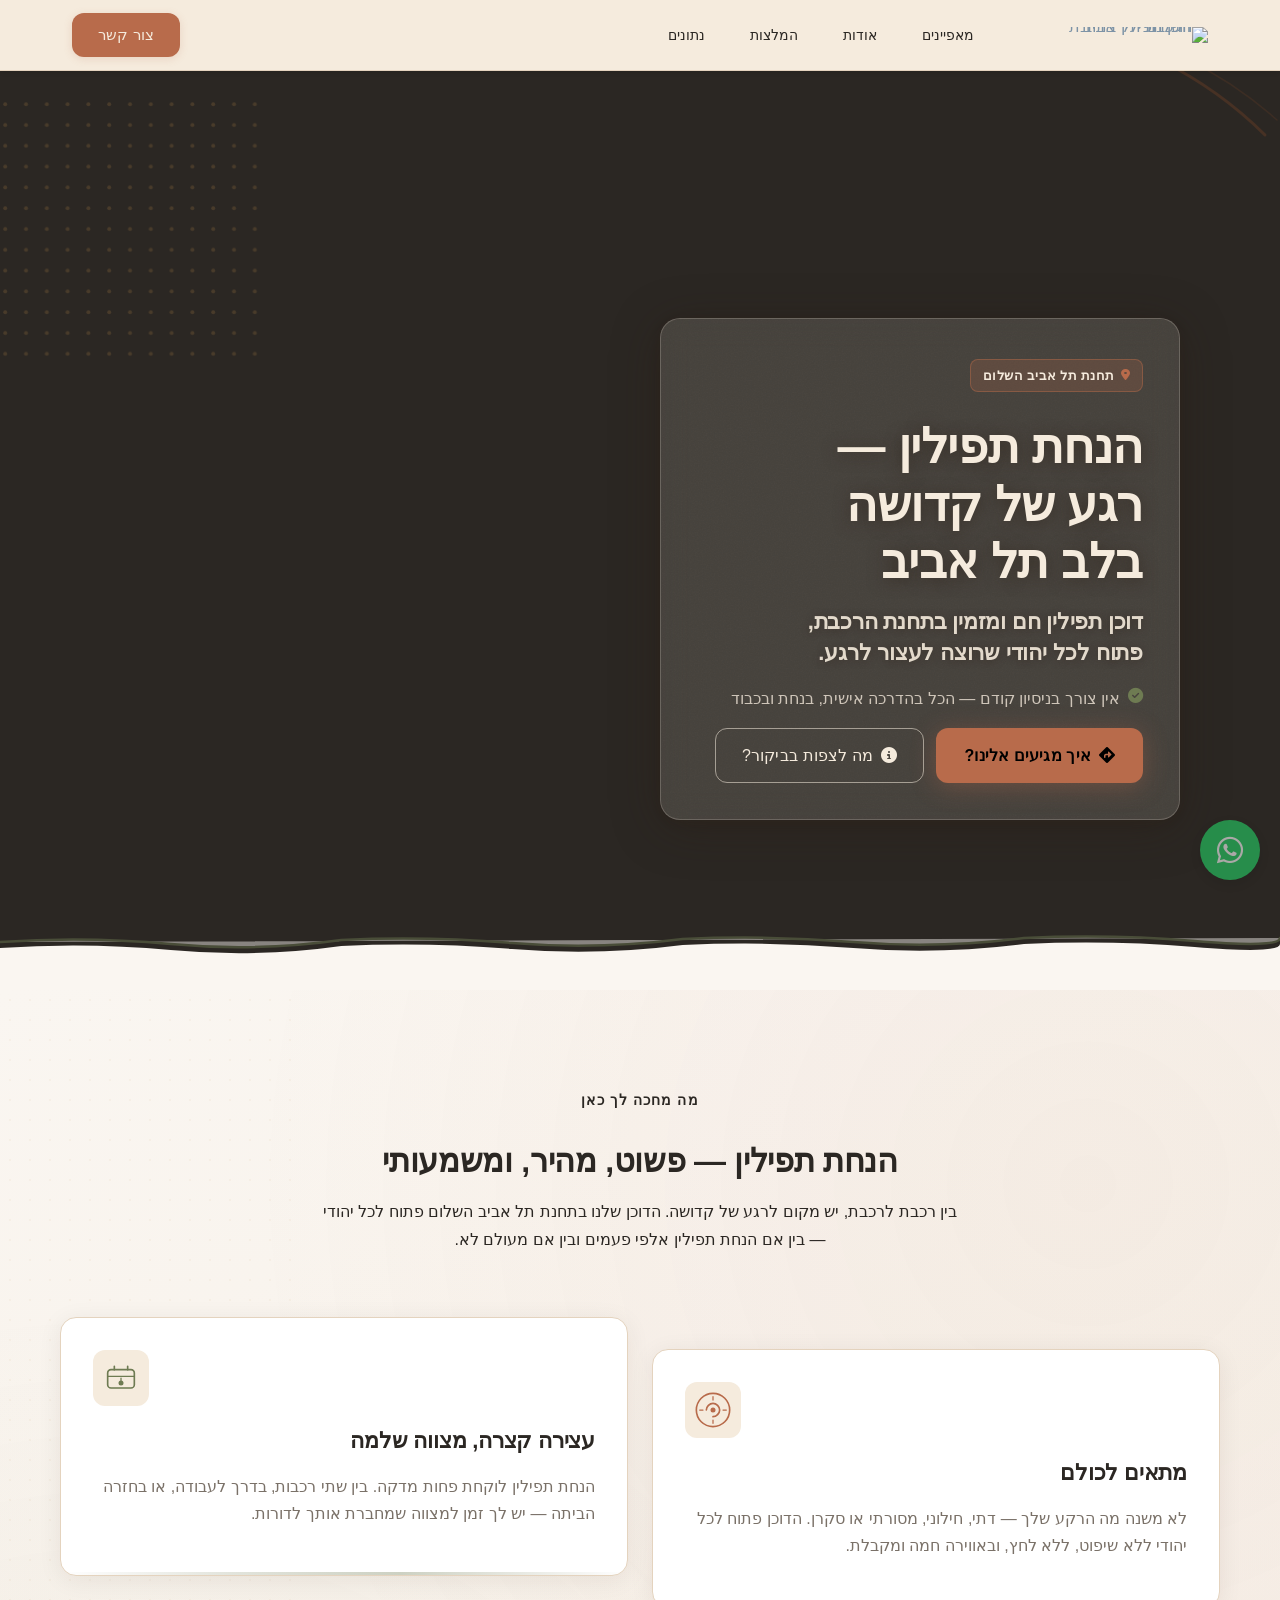
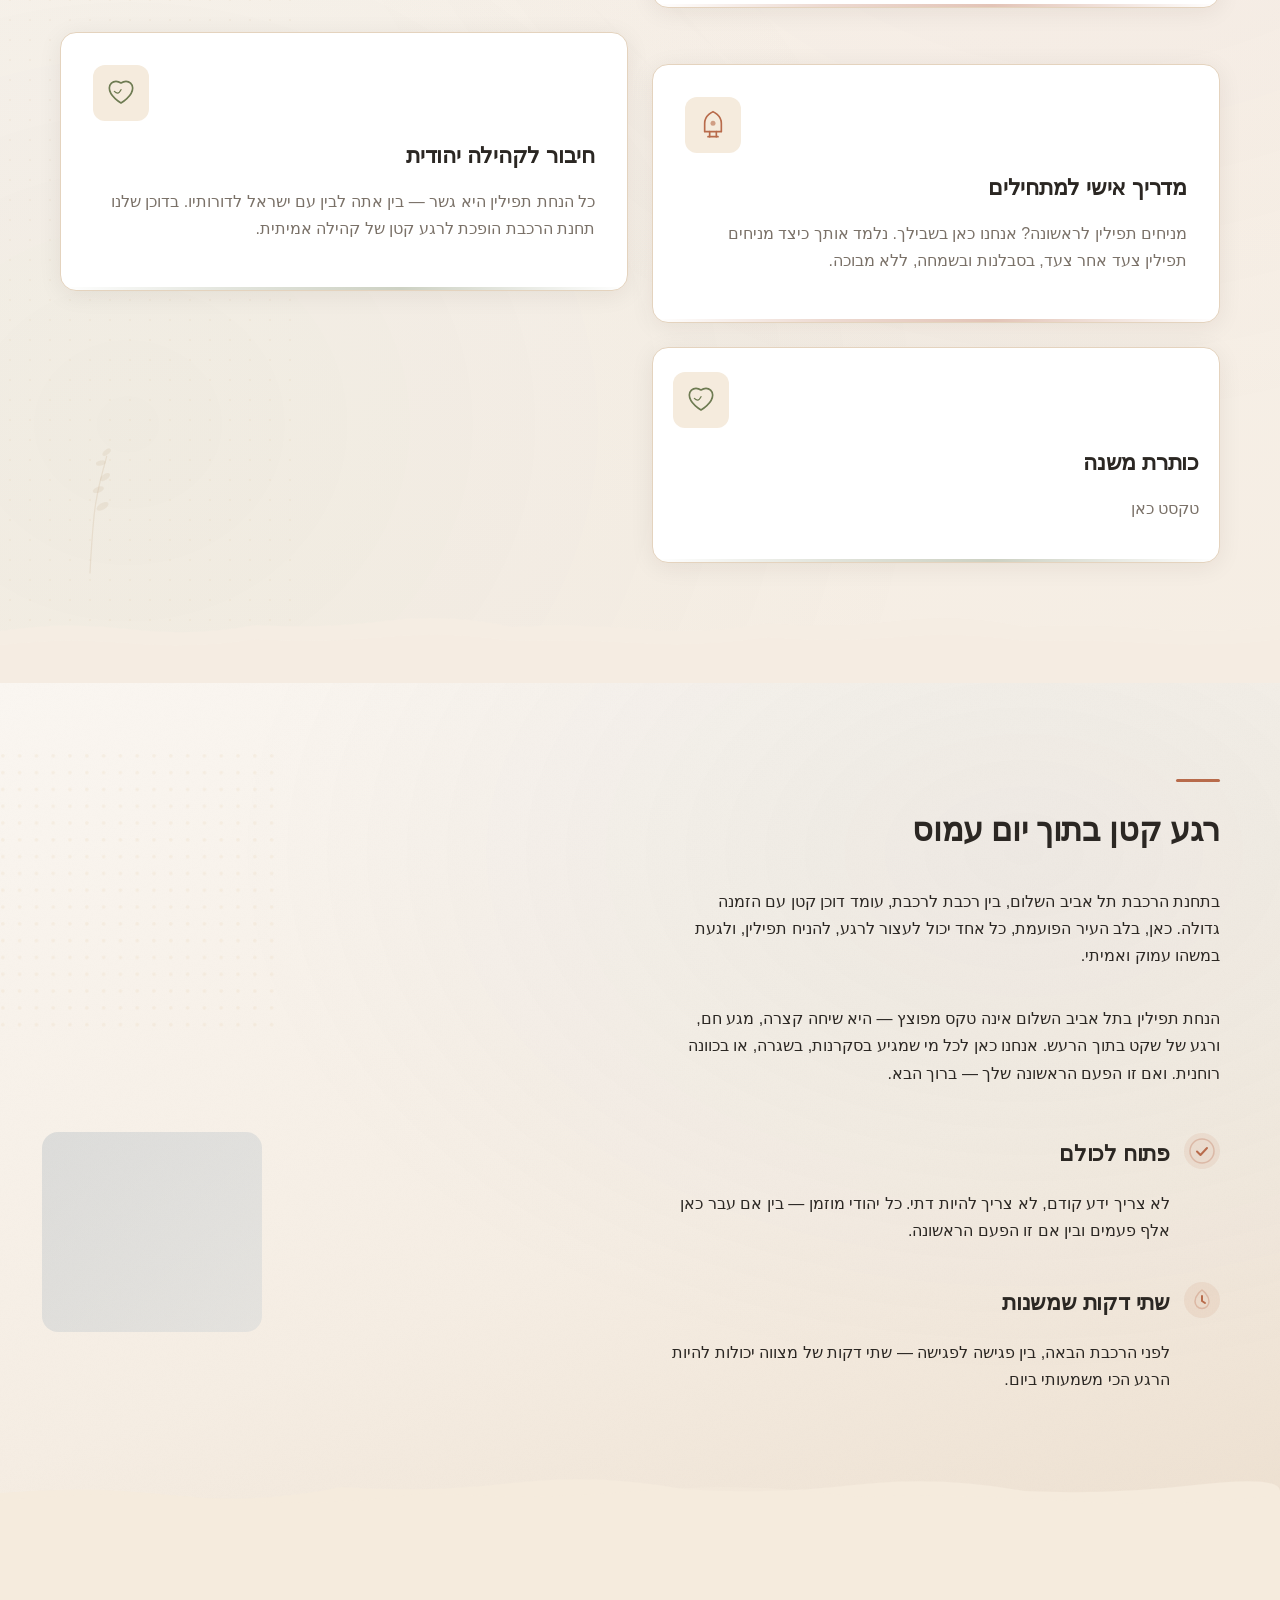
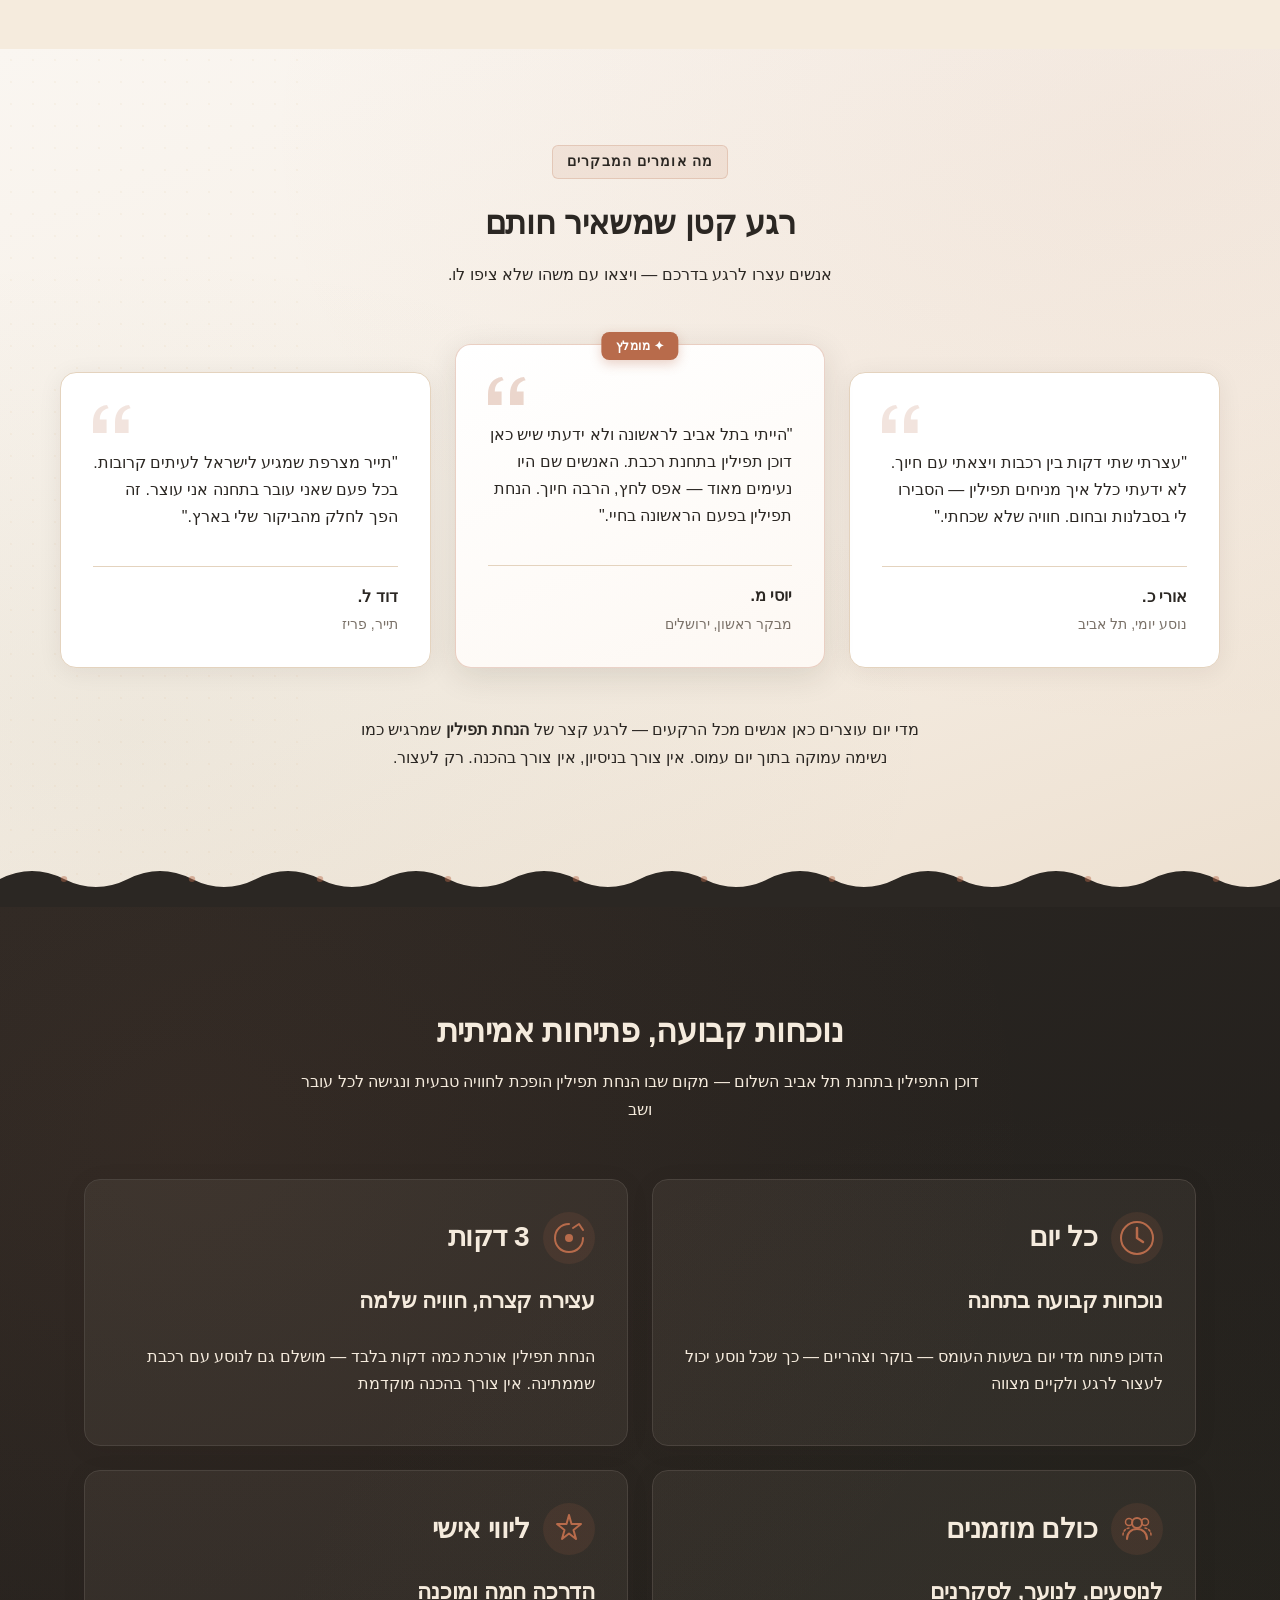
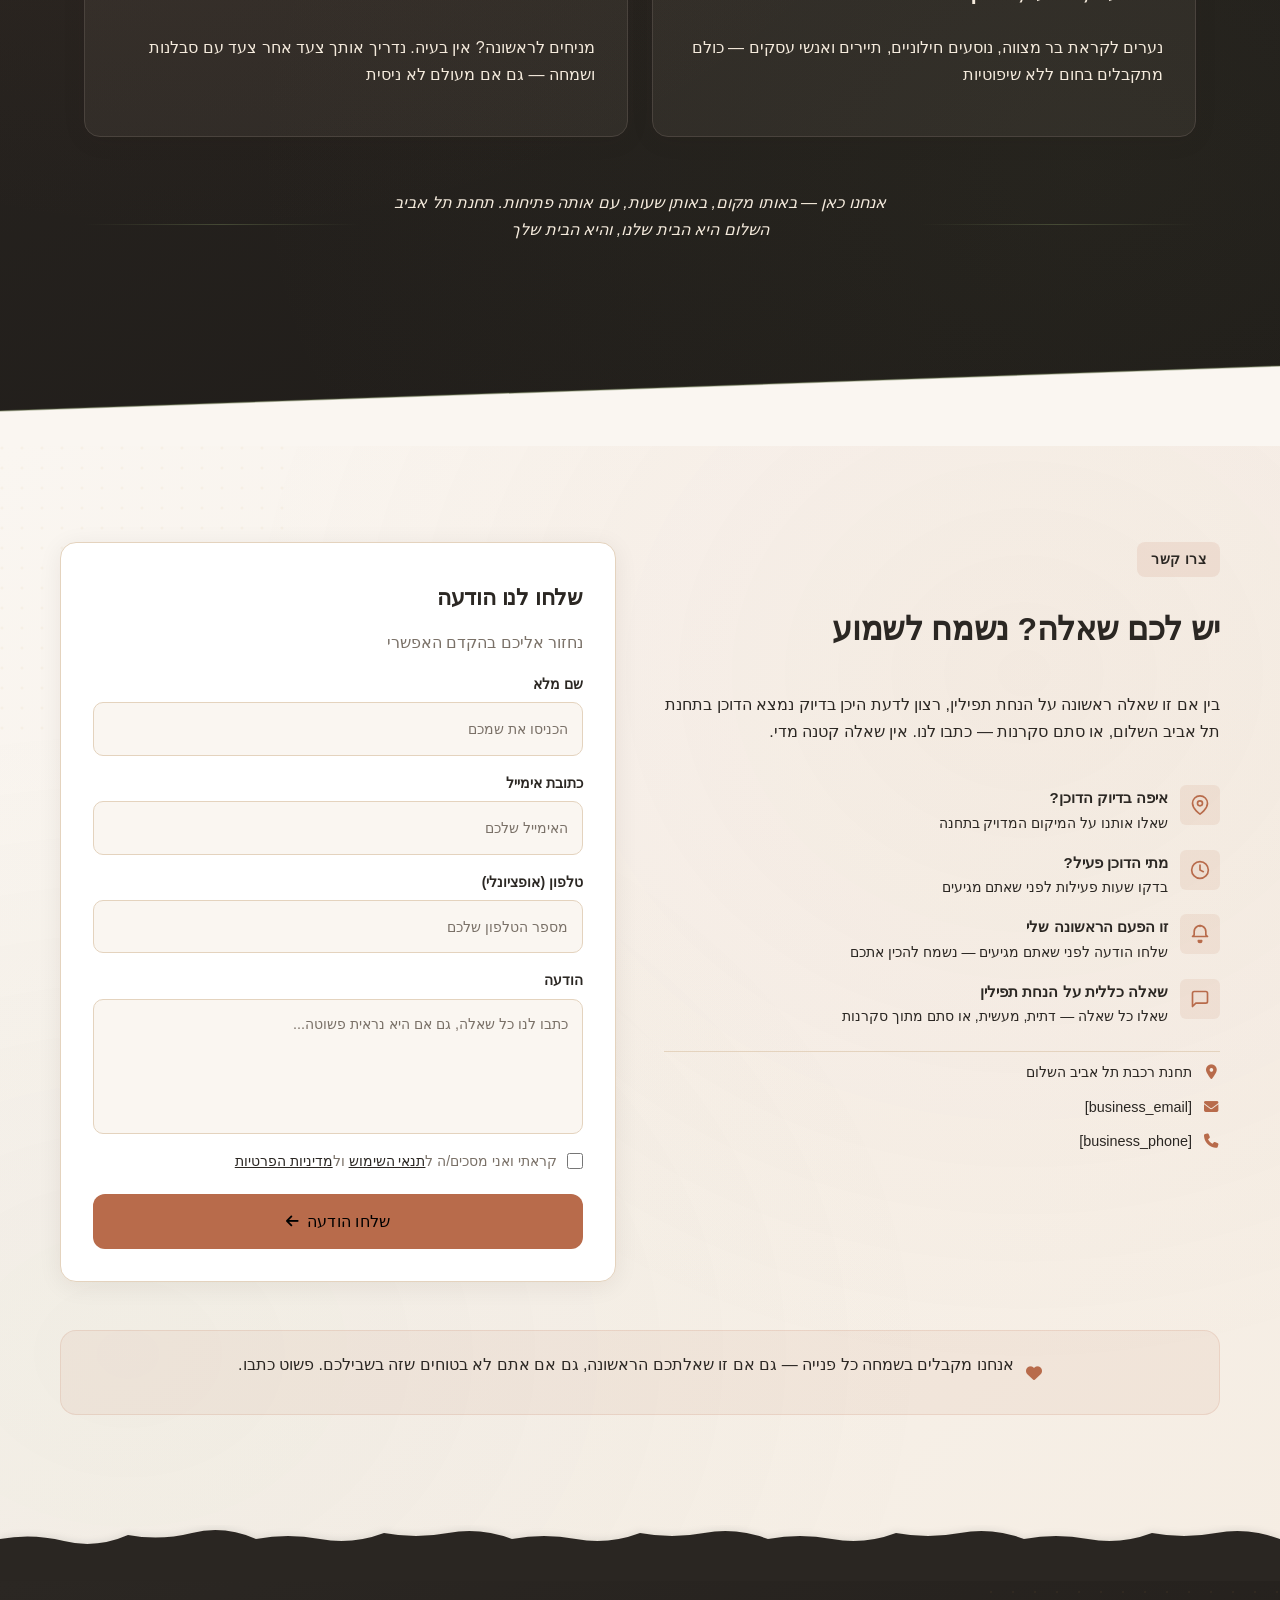
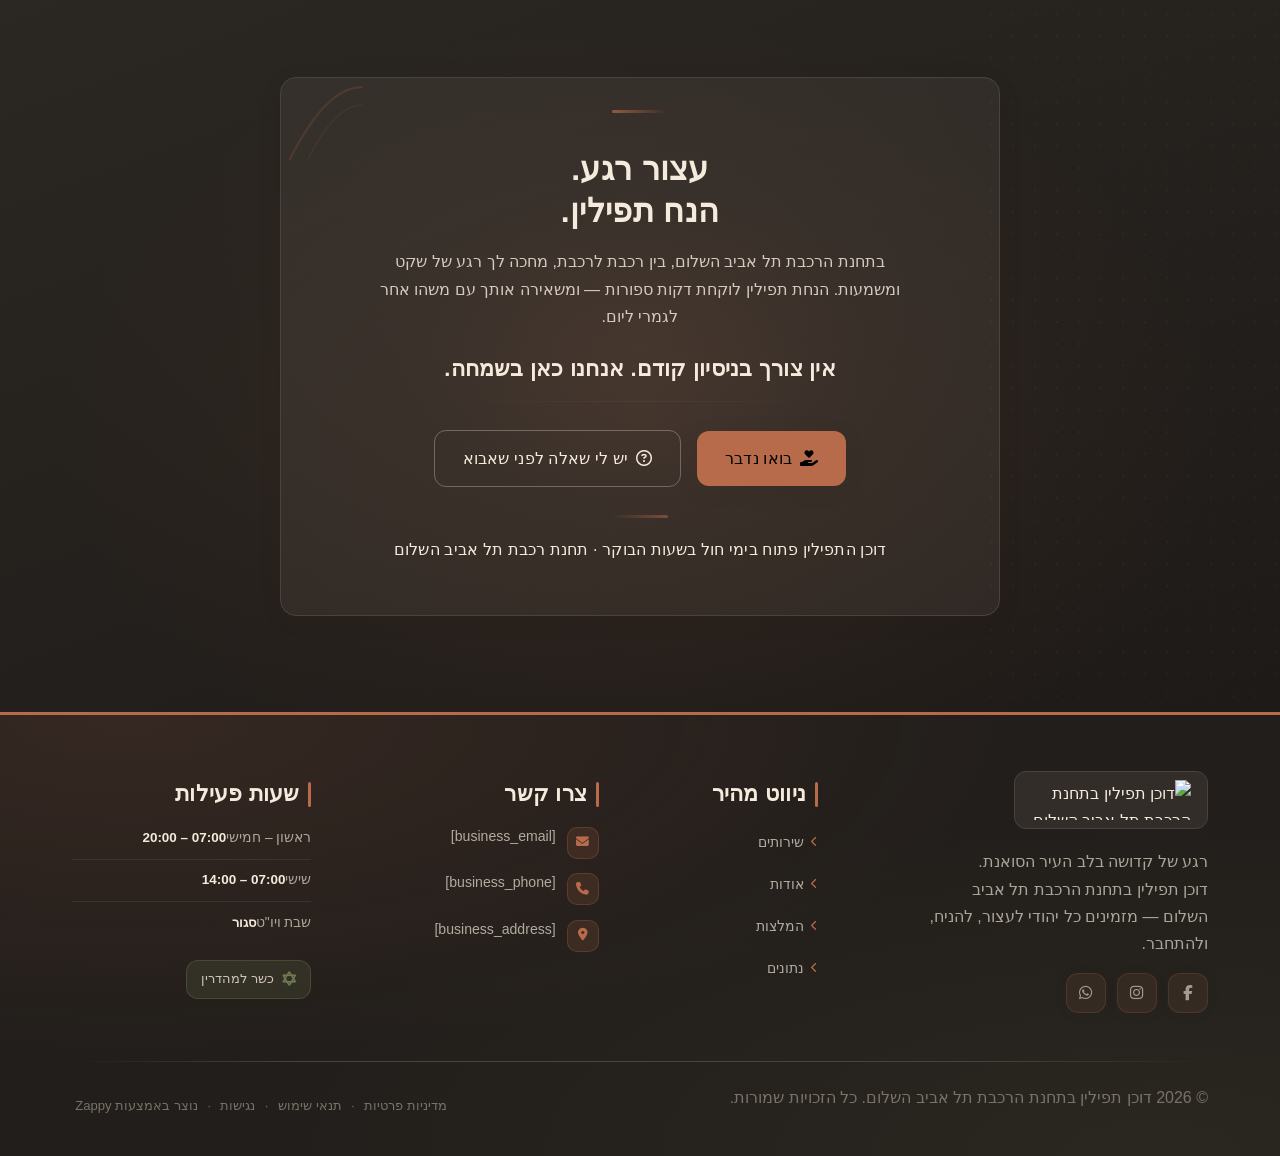
==== commit e96b377a: "Background sync: Progressive GitHub Sync" ====
--- a/index.html
+++ b/index.html
@@ -933,8 +933,8 @@
           </svg>
         </div>
         <div class="ifs-card-content">
-          <h3 class="ifs-card-title" style="cursor: text;">כותרת משנה</h3>
-          <p class="ifs-card-text" style="cursor: text;">טקסט כאן</p>
+          <h3 class="ifs-card-title" >כותרת משנה</h3>
+          <p class="ifs-card-text" >טקסט כאן</p>
         </div>
         <div class="ifs-card-divider ifs-card-divider--olive" aria-hidden="true"></div>
       </article>
@@ -1004,7 +1004,7 @@
             </svg>
           </div>
           <div class="index-about-blurb-text">
-            <h3 class="index-about-blurb-title" style="">שתי דקות שמשנות</h3>
+            <h3 class="index-about-blurb-title" >שתי דקות שמשנות</h3>
             <p class="index-about-blurb-desc" style="color: rgb(43, 39, 35) !important;">לפני הרכבת הבאה, בין פגישה לפגישה — שתי דקות של מצווה יכולות להיות הרגע הכי משמעותי ביום.</p>
           </div>
         </div>
@@ -1018,12 +1018,12 @@
 
       <!-- Main large photo tile -->
       <figure class="index-about-main-fig">
-        <div data-zappy-zoom-wrapper="true" data-element-id="img-1778083935814-t9ojluw75" data-element-type="image" data-zappy-zoom-wrapper-width="289px" data-zappy-zoom-wrapper-height="215px" data-zappy-zoom-wrapper-width-mode="px" data-zappy-zoom-wrapper-align="center" style="position: relative !important; overflow: hidden !important; width: 289px !important; max-width: 100% !important; margin-left: auto !important; margin-right: auto !important; height: 215px !important; display: block !important;" data-zappy-zoom-clip="true" data-zappy-wrapper-margins-applied="true"><img data-placeholder="index-about-image-1" data-context="Close-up warm photograph of a Jewish man helping another man put on tefillin (phylacteries) at a small booth inside a busy Israeli train station. The hands are shown wrapping the leather strap around the arm with care. Warm morning light, soft bokeh background showing commuters and the station interior. Intimate, human, joyful moment. Terracotta and warm neutral tones." width="520" height="380" src="/assets/site-index-service-image-1-1778084504099-3qyag8.webp?v=1778084506948" alt="הנחת תפילין בדוכן בתחנת הרכבת תל אביב השלום" class="index-about-main-img" data-element-type="image" data-element-id="img-1778083935814-t9ojluw75" style="object-position: 81% 44% !important; margin: 0px !important; left: 0% !important; top: 0% !important; width: 100% !important; height: 100% !important; max-width: none !important; max-height: none !important; display: block !important; object-fit: cover !important;" data-zappy-zoom="1" data-zappy-object-position="81% 44%" data-zappy-original-width="288.63543701171875" data-zappy-original-height="215"></div>
+        
       </figure>
 
       <!-- Small peek tile -->
       <figure class="index-about-peek-fig">
-        <img data-placeholder="index-about-image-2" data-context="Warm candid photo of a smiling young Israeli man at a tefillin booth in a train station, wearing tefillin on his head and arm, looking relaxed and happy. Soft natural light, urban commuter atmosphere in background. Approachable, friendly, not overly religious or formal. Warm tones." width="220" height="180" src="/assets/site-index-about-image-2.webp" alt="חיוך של מניח תפילין בתחנת הרכבת" class="index-about-peek-img" data-element-type="image" data-element-id="img-1778083935814-lr9i3k8vy" style="">
+        
       </figure>
     </div>
 
@@ -1040,12 +1040,20 @@
         </linearGradient>
       </defs>
       <!-- Brush-stroke band -->
-      <path d="M0,72 L0,36 Q80,28 160,38 T320,30 Q400,36 480,26 T640,32 Q720,38 800,28 T960,34 Q1040,38 1120,28 T1200,34 L1200,72 Z" fill="#F5EDE3"></path>
-      <path d="M0,72 L0,44 Q100,32 200,42 T400,36 Q500,44 600,34 T800,40 Q900,36 1000,44 T1200,38 L1200,72 Z" fill="#F5EDE3" opacity="0.5"></path>
+      <path d="M0,72 L0,36 Q80,28 160,38 T320,30 Q400,36 480,26 T640,32 Q720,38 800,28 T960,34 Q1040,38 1120,28 T1200,34 L1200,72 Z" fill="var(--bg-light)"></path>
+      <path d="M0,72 L0,44 Q100,32 200,42 T400,36 Q500,44 600,34 T800,40 Q900,36 1000,44 T1200,38 L1200,72 Z" fill="var(--bg-light)" opacity="0.5"></path>
     </svg>
   </div>
 
 </section>
+
+<section id="layout-1778084725471" class="layout-section" data-zappy-component="true" style="width: 100%; padding: 60px 0px; direction: rtl;" data-component-id="empty-section">
+  <div class="container" style="max-width: 1200px; margin: 0 auto; padding: 0 1.5rem;">
+    
+  </div>
+</section>
+
+
 
 <section id="testimonials" class="index-testimonials-section" data-layout-spec="בית-testimonials" dir="rtl">
   <!-- Decorative dot pattern -->
@@ -1554,147 +1562,5 @@
       }, 500);
     })();
     </script>
-
-    <script>
-    (function(){
-      var _applied=false;
-      function _isHeroBg(w){var img=w.querySelector('img');if(img&&(img.getAttribute('data-hero-bg')==='true'||img.getAttribute('data-hero-background')==='true'))return true;var p=(w.style.position||'').replace(/\s*!important\s*/g,'').trim();var ww=(w.style.width||'').replace(/\s*!important\s*/g,'').trim();var hh=(w.style.height||'').replace(/\s*!important\s*/g,'').trim();return p==='absolute'&&ww==='100%'&&hh==='100%';}
-      function fixDesktopWrappers(){
-        // No-op: desktop wrapper restoration is handled by ZAPPY_PUBLISHED_ZOOM_WRAPPER_RUNTIME
-        // in script.js (restoreWrapperDimensions). The old inflation logic here was expanding
-        // small wrappers (e.g. 139px logo wrappers) to their parent width, conflicting with
-        // the correct stored dimensions.
-      }
-      function _parsePos(s){var x=50,y=50;try{var m=(s||'').match(/(-?d+(?:.d+)?)%s+(-?d+(?:.d+)?)%/);if(m){x=parseFloat(m[1]);y=parseFloat(m[2]);}}catch(e){}if(!isFinite(x))x=50;if(!isFinite(y))y=50;return{x:Math.max(0,Math.min(100,x)),y:Math.max(0,Math.min(100,y))};}
-      function _coverPct(iA,cA){if(!isFinite(iA)||iA<=0||!isFinite(cA)||cA<=0)return{w:100,h:100};if(iA>=cA)return{w:(iA/cA)*100,h:100};return{w:100,h:(cA/iA)*100};}
-      function applyMobile(){
-        if(_applied)return;_applied=true;
-        document.querySelectorAll('[data-zappy-zoom-wrapper="true"]').forEach(function(w){
-          if(_isHeroBg(w))return;
-          var cw=w.style.getPropertyValue('width');
-          var _sW=parseFloat(w.getAttribute('data-zappy-zoom-wrapper-width'))||0;
-          var _sH=parseFloat(w.getAttribute('data-zappy-zoom-wrapper-height'))||0;
-          if(!cw&&!(_sW>0&&_sH>0))return;
-          if(!w._zappyDesktop)w._zappyDesktop={wStyle:w.getAttribute('style')};
-          var img=w.querySelector('img');
-          if(!img)return;
-          if(!img._zappyDesktop)img._zappyDesktop={src:img.getAttribute('src'),style:img.getAttribute('style')};
-          var mobileZoomStr=img.getAttribute('data-zappy-mobile-zoom');
-          var mobileZoom=parseFloat(mobileZoomStr);
-          var mobileSrc=img.getAttribute('data-zappy-mobile-src');
-          var mobilePos=img.getAttribute('data-zappy-mobile-object-position');
-          var parentOvf=w.parentElement?((w.parentElement.style.overflow||'')+(window.getComputedStyle(w.parentElement).overflow||'')).trim():'';
-          var inConstrainedParent=parentOvf.indexOf('hidden')!==-1||parentOvf.indexOf('clip')!==-1;
-          if(inConstrainedParent){
-            w.style.setProperty('max-width','100%','important');
-          }else{
-            w.style.setProperty('width','100%','important');
-            w.style.setProperty('max-width','100%','important');
-          }
-          if(mobileSrc)img.src=mobileSrc;
-          function _applyZoomCrop(_img,_w,_ePos,_eZoom){
-            var rect=_w.getBoundingClientRect();
-            if(!rect||!rect.width||!rect.height)return;
-            var nW=_img.naturalWidth||0,nH=_img.naturalHeight||0;
-            if(!(nW>0&&nH>0))return;
-            var iA=nW/nH,cA=rect.width/rect.height;
-            var cv=_coverPct(iA,cA);
-            var wP=100,hP=100;
-            if(_eZoom>=1){wP=cv.w*_eZoom;hP=cv.h*_eZoom;}
-            else{var t2=(_eZoom-0.5)/0.5;if(!isFinite(t2))t2=0;t2=Math.max(0,Math.min(1,t2));wP=100+t2*(cv.w-100);hP=100+t2*(cv.h-100);}
-            var p2=_parsePos(_ePos);
-            var lP=(100-wP)*(p2.x/100);
-            var tP=(100-hP)*(p2.y/100);
-            _img.style.setProperty('position','absolute','important');
-            _img.style.setProperty('left',lP+'%','important');
-            _img.style.setProperty('top',tP+'%','important');
-            _img.style.setProperty('width',wP+'%','important');
-            _img.style.setProperty('height',hP+'%','important');
-            _img.style.setProperty('max-width','none','important');
-            _img.style.setProperty('max-height','none','important');
-            _img.style.setProperty('display','block','important');
-            _img.style.setProperty('object-fit',_eZoom<1?'fill':'cover','important');
-            _img.style.setProperty('transform','none','important');
-            _img.style.setProperty('margin','0','important');
-          }
-          if(_sW>0&&_sH>0){
-            var effZoom=(isFinite(mobileZoom)&&mobileZoom>0)?mobileZoom:(parseFloat(img.getAttribute('data-zappy-zoom'))||1);
-            var effPos=mobilePos||img.getAttribute('data-zappy-object-position')||img.style.objectPosition||'50% 50%';
-            w.style.setProperty('overflow','hidden','important');
-            w.style.setProperty('position','relative','important');
-            w.style.setProperty('width','100%','important');
-            w.style.setProperty('max-width','100%','important');
-            if(_sW>0&&_sH>0){w.style.setProperty('padding-bottom','0','important');w.style.setProperty('aspect-ratio',_sW+'/'+_sH,'important');w.style.setProperty('height','auto','important');}
-            _applyZoomCrop(img,w,effPos,effZoom);
-            if(!(img.complete&&img.naturalWidth>0)){
-              (function(_i,_w2,_p,_z){_i.addEventListener('load',function _ol(){_i.removeEventListener('load',_ol);try{_applyZoomCrop(_i,_w2,_p,_z);}catch(e){}});
-              })(img,w,effPos,effZoom);
-            }
-          }else{
-            if(!inConstrainedParent)w.style.setProperty('height','auto','important');
-            img.style.setProperty('position','relative','important');
-            img.style.setProperty('width','100%','important');
-            img.style.setProperty('height','auto','important');
-            img.style.setProperty('max-width','100%','important');
-            img.style.setProperty('max-height',inConstrainedParent?'none':'400px','important');
-            img.style.setProperty('object-fit','cover','important');
-            img.style.setProperty('left','0','important');
-            img.style.setProperty('top','0','important');
-            img.style.setProperty('transform','none','important');
-          }
-        });
-        document.querySelectorAll('img[data-zappy-mobile-src],img[data-zappy-mobile-object-position],img[data-zappy-mobile-zoom]').forEach(function(img){
-          var zw=img.closest('[data-zappy-zoom-wrapper="true"]');
-          if(zw&&!_isHeroBg(zw))return;
-          if(!img._zappyDesktop)img._zappyDesktop={src:img.getAttribute('src'),style:img.getAttribute('style')};
-          var mobileSrc=img.getAttribute('data-zappy-mobile-src');
-          var mobilePos=img.getAttribute('data-zappy-mobile-object-position');
-          var mobileZoom=parseFloat(img.getAttribute('data-zappy-mobile-zoom'));
-          if(mobileSrc)img.src=mobileSrc;
-          if(mobilePos)img.style.setProperty('object-position',mobilePos,'important');
-          if(mobileZoom>1){
-            img.style.setProperty('transform','scale('+mobileZoom+')','important');
-            img.style.setProperty('transform-origin',mobilePos||'50% 50%','important');
-            var p=img.parentElement;
-            if(p)p.style.setProperty('overflow','hidden','important');
-          }
-        });
-      }
-      function revertDesktop(){
-        if(!_applied)return;_applied=false;
-        document.querySelectorAll('[data-zappy-zoom-wrapper="true"]').forEach(function(w){
-          if(w._zappyDesktop&&w._zappyDesktop.wStyle!=null){w.setAttribute('style',w._zappyDesktop.wStyle);}
-          var img=w.querySelector('img');
-          if(img&&img._zappyDesktop){
-            if(img._zappyDesktop.src!=null)img.setAttribute('src',img._zappyDesktop.src);
-            if(img._zappyDesktop.style!=null)img.setAttribute('style',img._zappyDesktop.style);
-            else img.removeAttribute('style');
-          }
-        });
-        document.querySelectorAll('img[data-zappy-mobile-src],img[data-zappy-mobile-object-position],img[data-zappy-mobile-zoom]').forEach(function(img){
-          var zw=img.closest('[data-zappy-zoom-wrapper="true"]');
-          if(zw&&!_isHeroBg(zw))return;
-          if(img._zappyDesktop){
-            if(img._zappyDesktop.src!=null)img.setAttribute('src',img._zappyDesktop.src);
-            if(img._zappyDesktop.style!=null)img.setAttribute('style',img._zappyDesktop.style);
-            else img.removeAttribute('style');
-          }
-        });
-        _fixHeroBgWrappers();
-        fixDesktopWrappers();
-      }
-      function _fixHeroBgWrappers(){var isMob=window.innerWidth<=768;document.querySelectorAll('[data-zappy-zoom-wrapper="true"]').forEach(function(w){if(!_isHeroBg(w))return;w.style.setProperty('position','absolute','important');w.style.setProperty('top','0','important');w.style.setProperty('left','0','important');w.style.setProperty('width','100%','important');w.style.setProperty('height','100%','important');w.style.setProperty('max-width','none','important');w.style.setProperty('overflow','hidden','important');w.setAttribute('data-zappy-zoom-wrapper-width-mode','full');var img=w.querySelector('img');if(img){img.style.setProperty('width','100%','important');img.style.setProperty('height','100%','important');img.style.setProperty('object-fit','cover','important');img.style.setProperty('position','relative','important');img.style.setProperty('top','0','important');img.style.setProperty('left','0','important');img.style.setProperty('max-width','none','important');img.style.setProperty('max-height','none','important');img.style.setProperty('display','block','important');if(isMob){var mSrc=img.getAttribute('data-zappy-mobile-src');var mPos=img.getAttribute('data-zappy-mobile-object-position');var mZoom=parseFloat(img.getAttribute('data-zappy-mobile-zoom'));if(mSrc){if(!img._zappyDesktop)img._zappyDesktop={src:img.getAttribute('src'),style:img.getAttribute('style')};img.src=mSrc;}if(mPos)img.style.setProperty('object-position',mPos,'important');if(mZoom>1){img.style.setProperty('transform','scale('+mZoom+')','important');img.style.setProperty('transform-origin',mPos||'50% 50%','important');}}}});}
-      function init(){
-        _fixHeroBgWrappers();
-        var mq=window.matchMedia('(max-width:768px)');
-        function onChange(e){if(e.matches)applyMobile();else revertDesktop();}
-        if(mq.matches)applyMobile();
-        else fixDesktopWrappers();
-        try{mq.addEventListener('change',onChange);}catch(e){mq.addListener(onChange);}
-      }
-      if(document.readyState==='loading')document.addEventListener('DOMContentLoaded',init);
-      else setTimeout(init,50);
-    })();
-    </script>
 </body>
 </html>
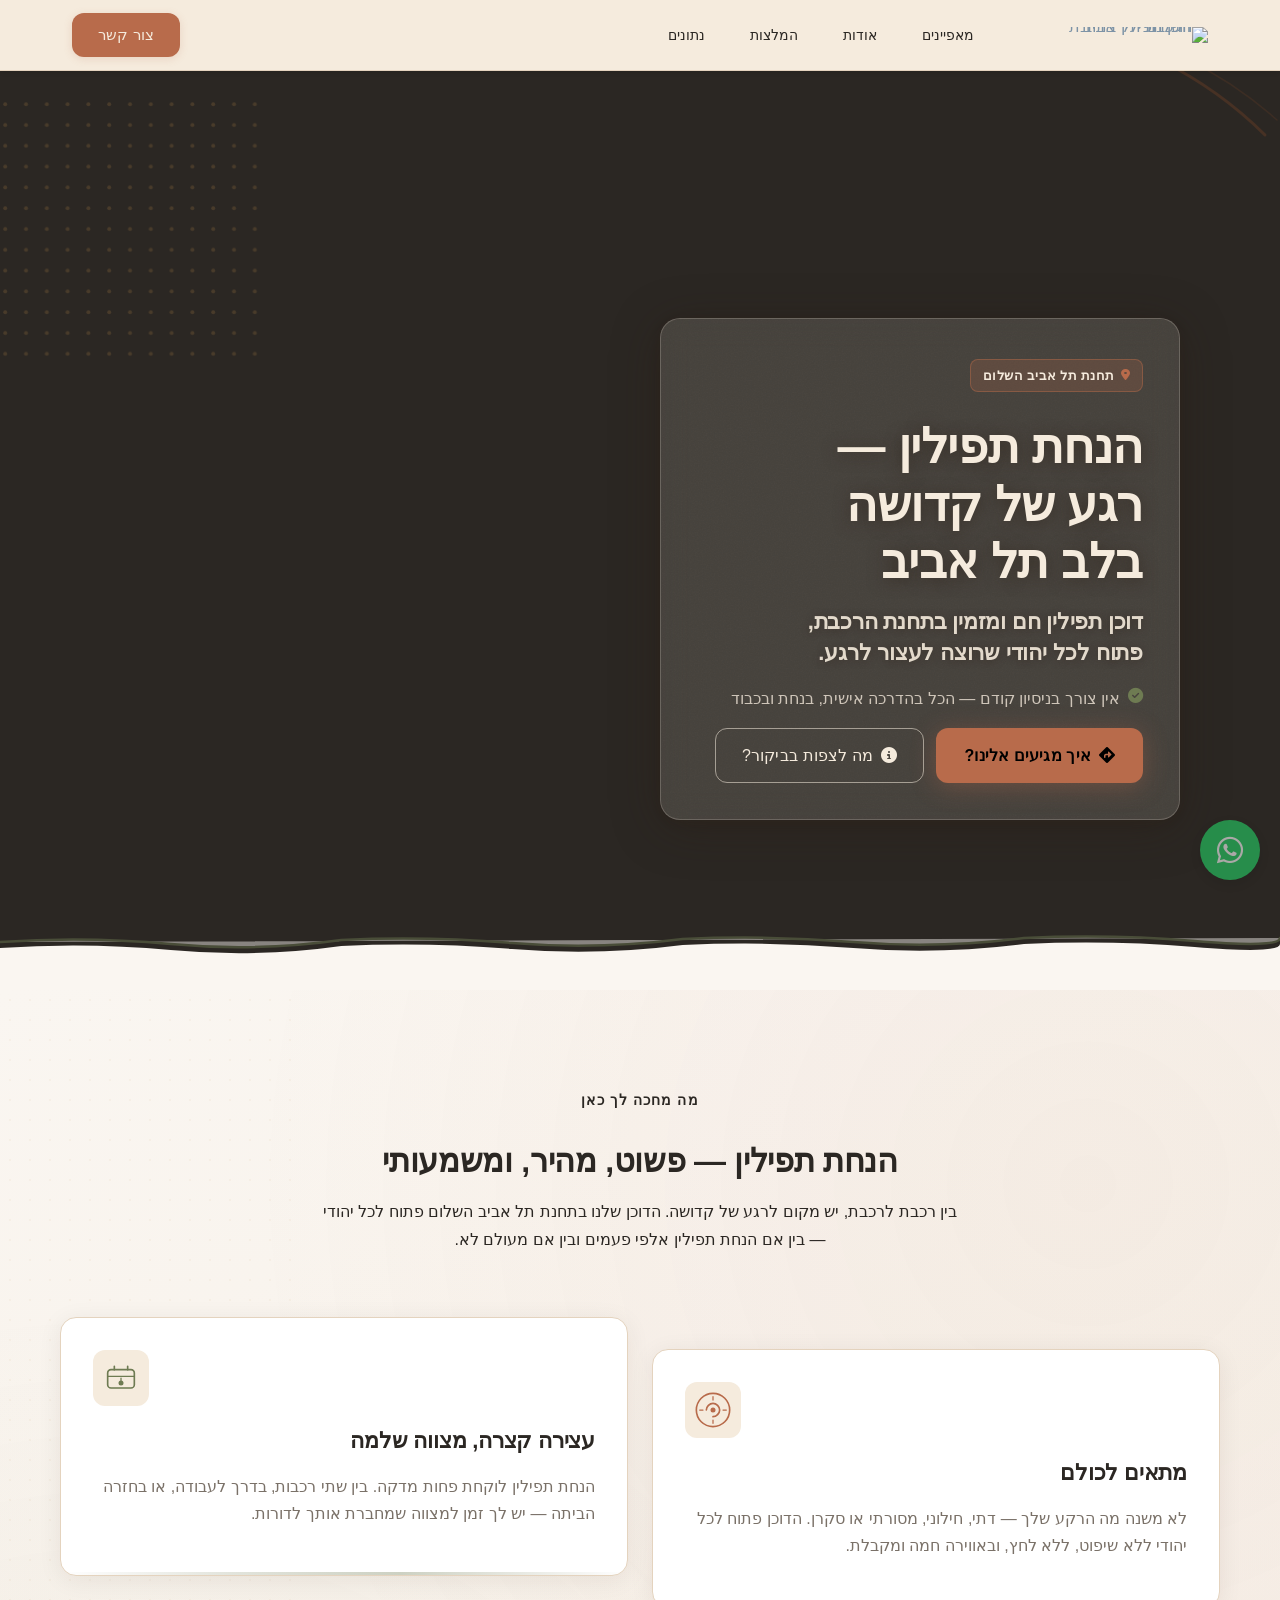
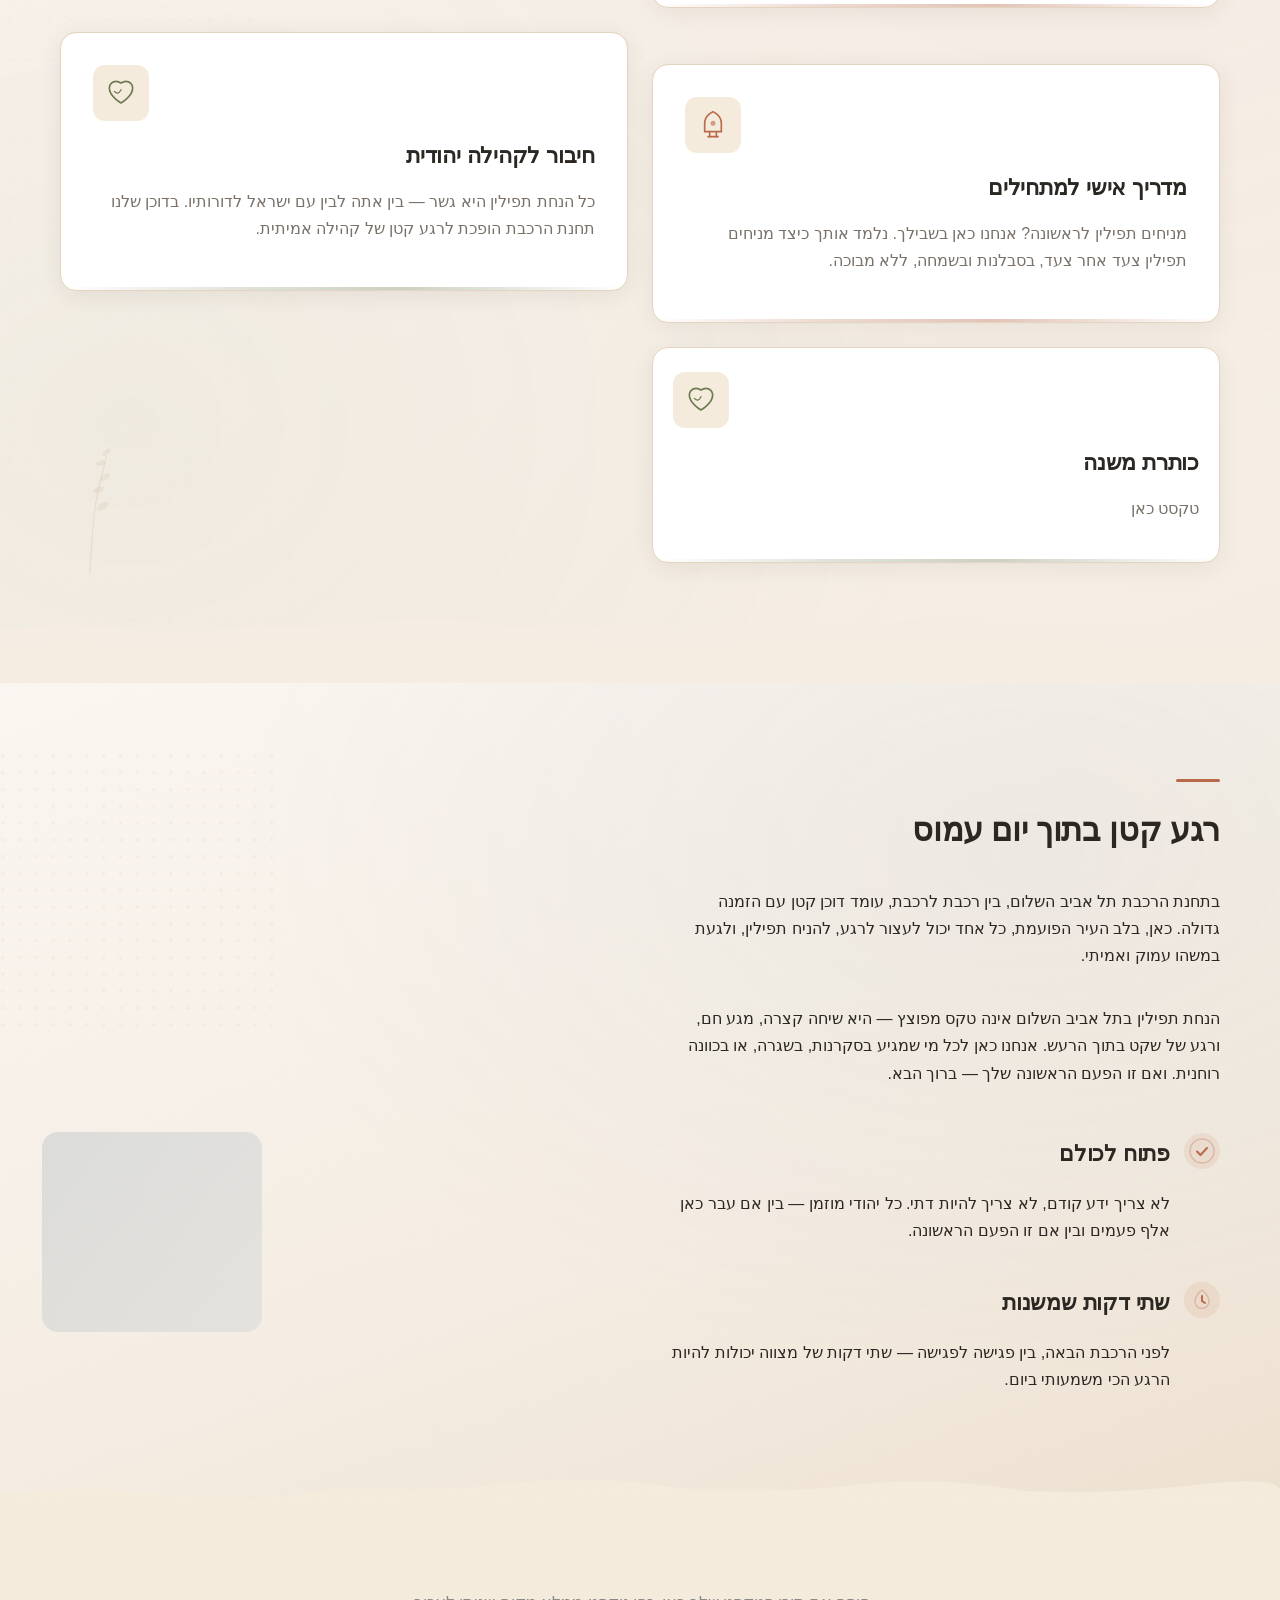
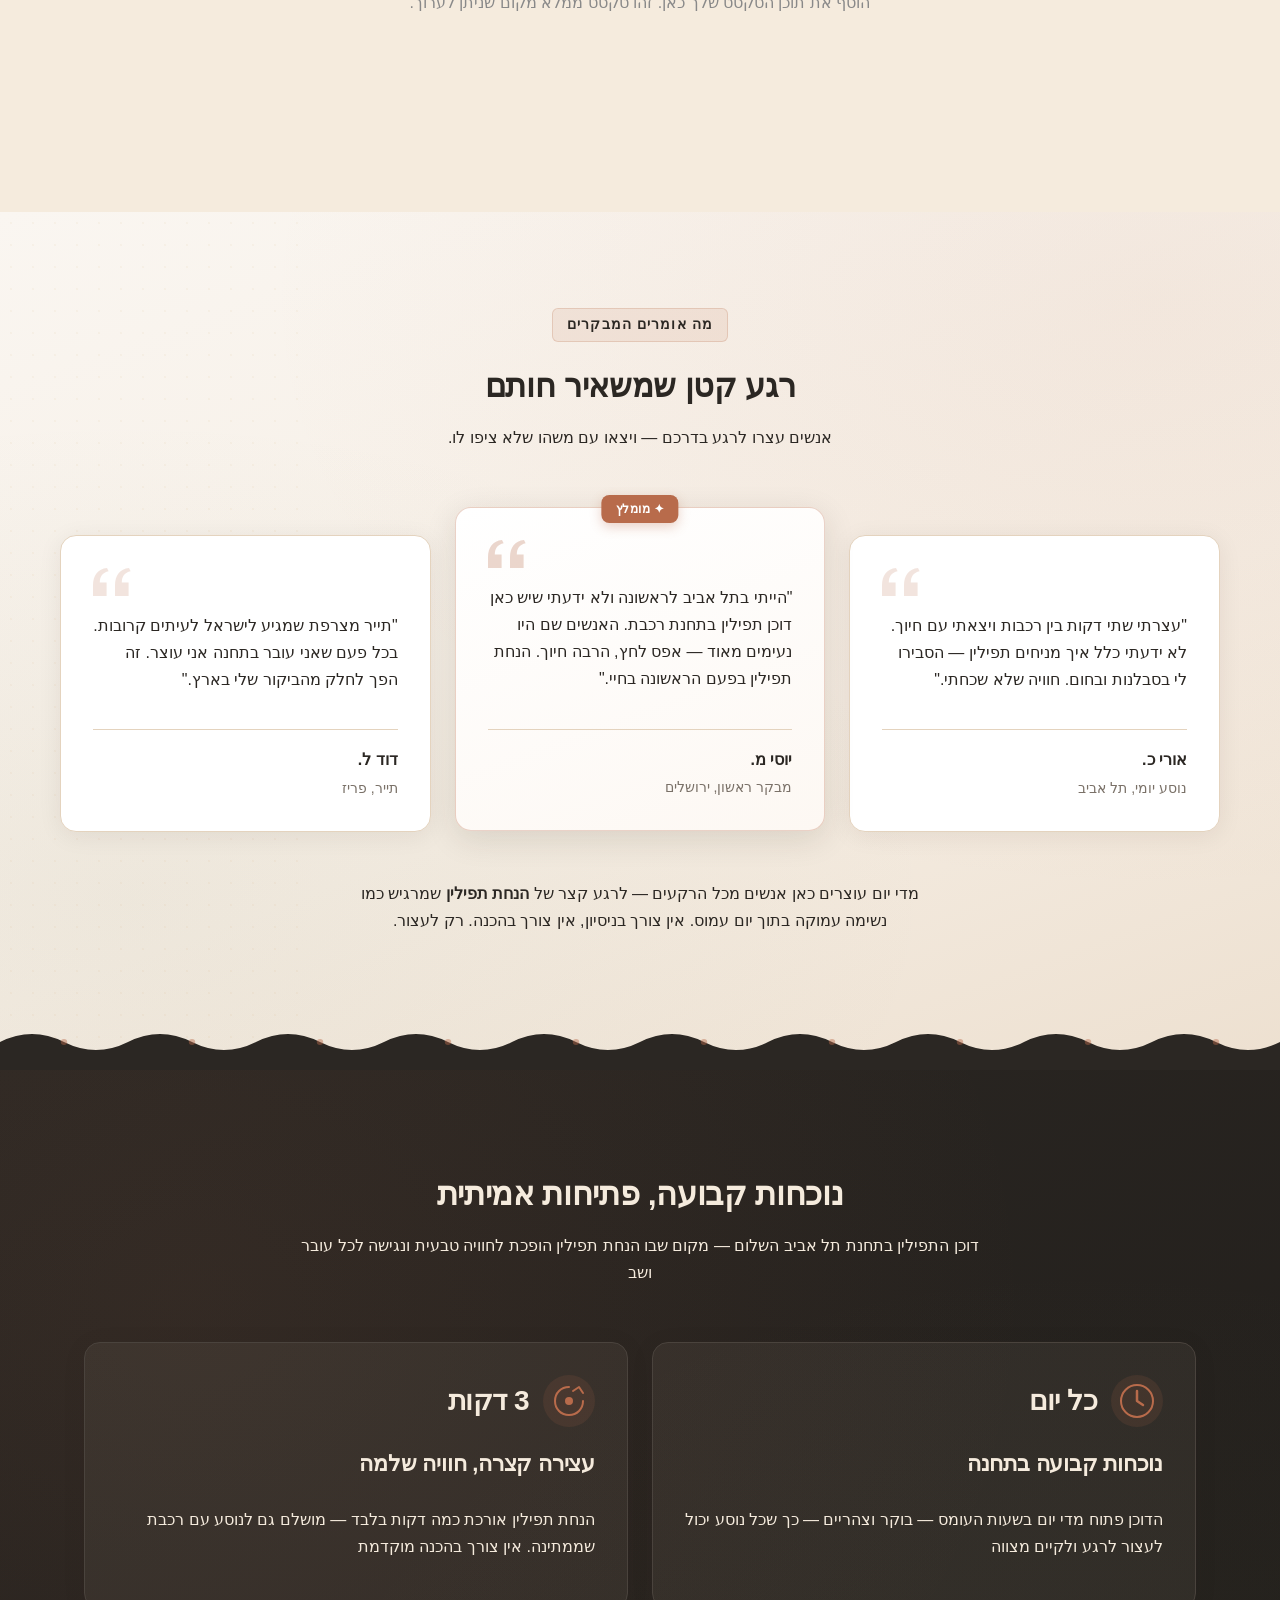
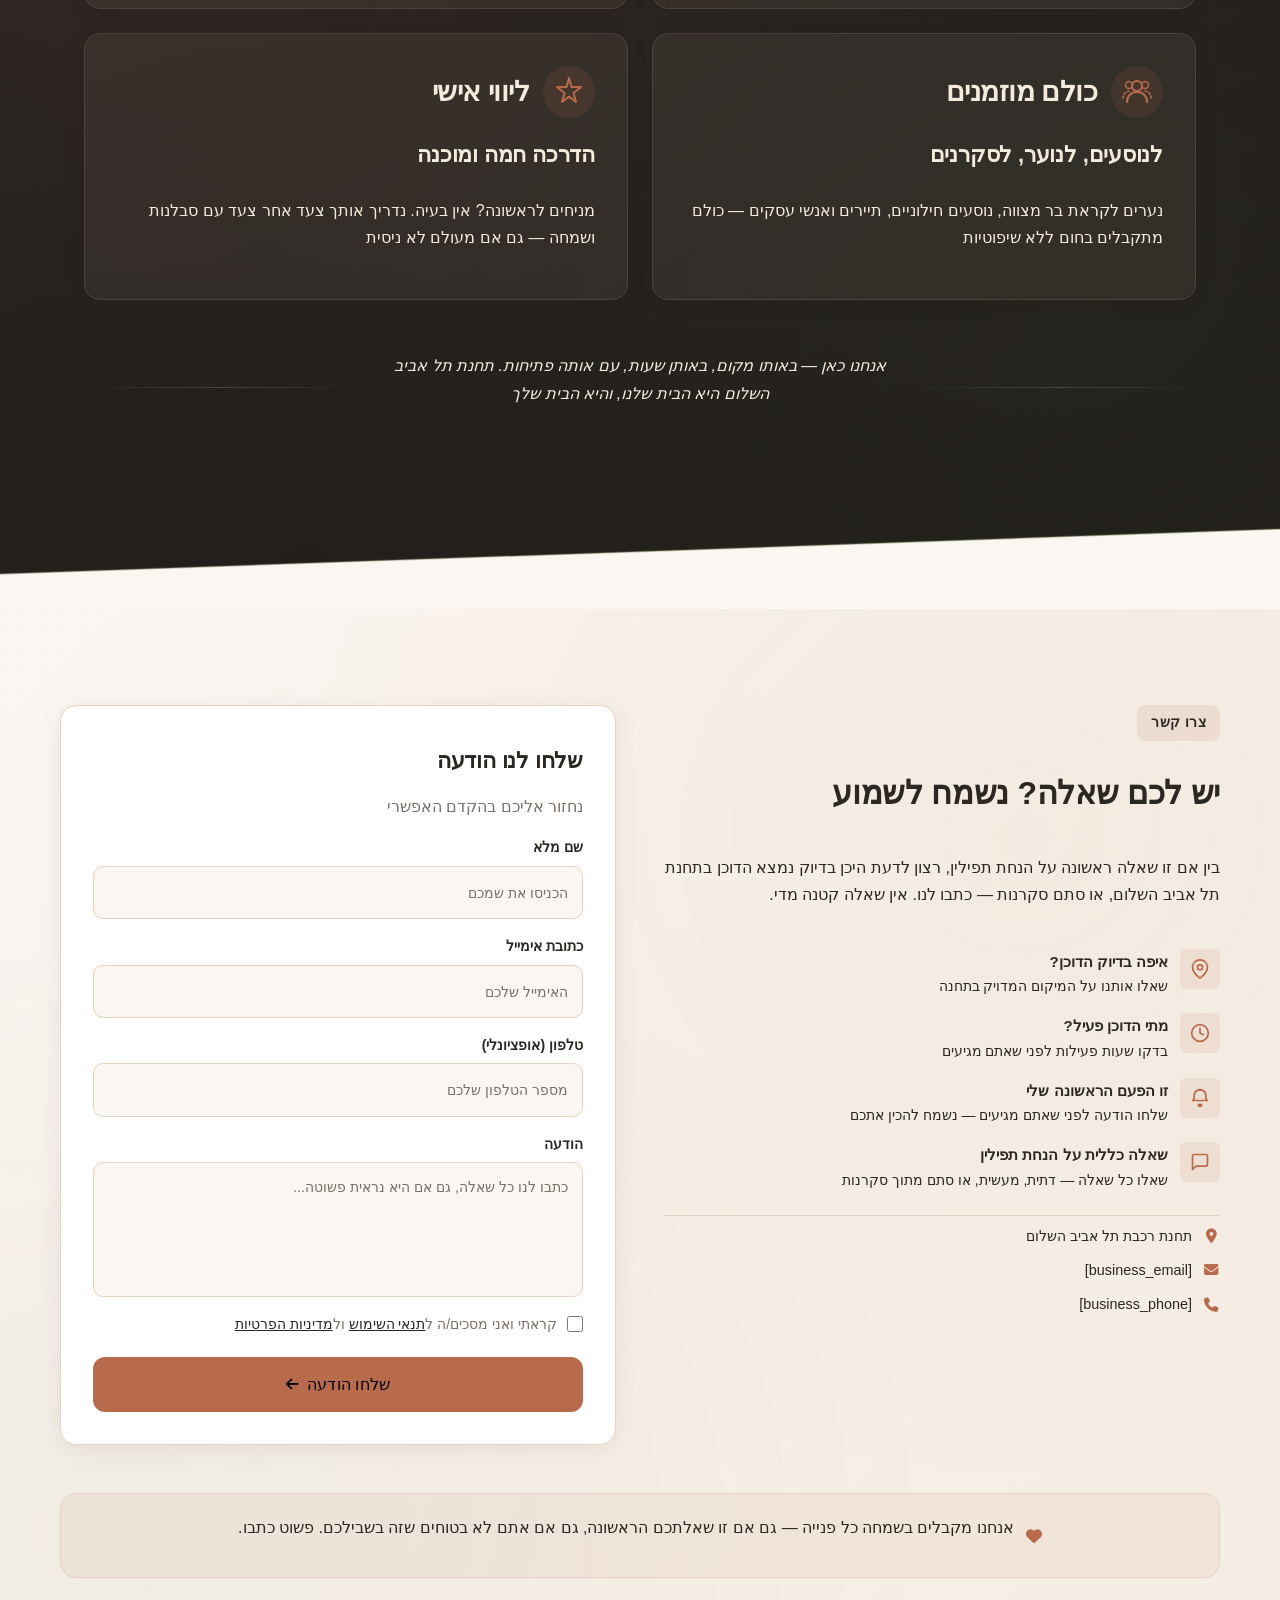
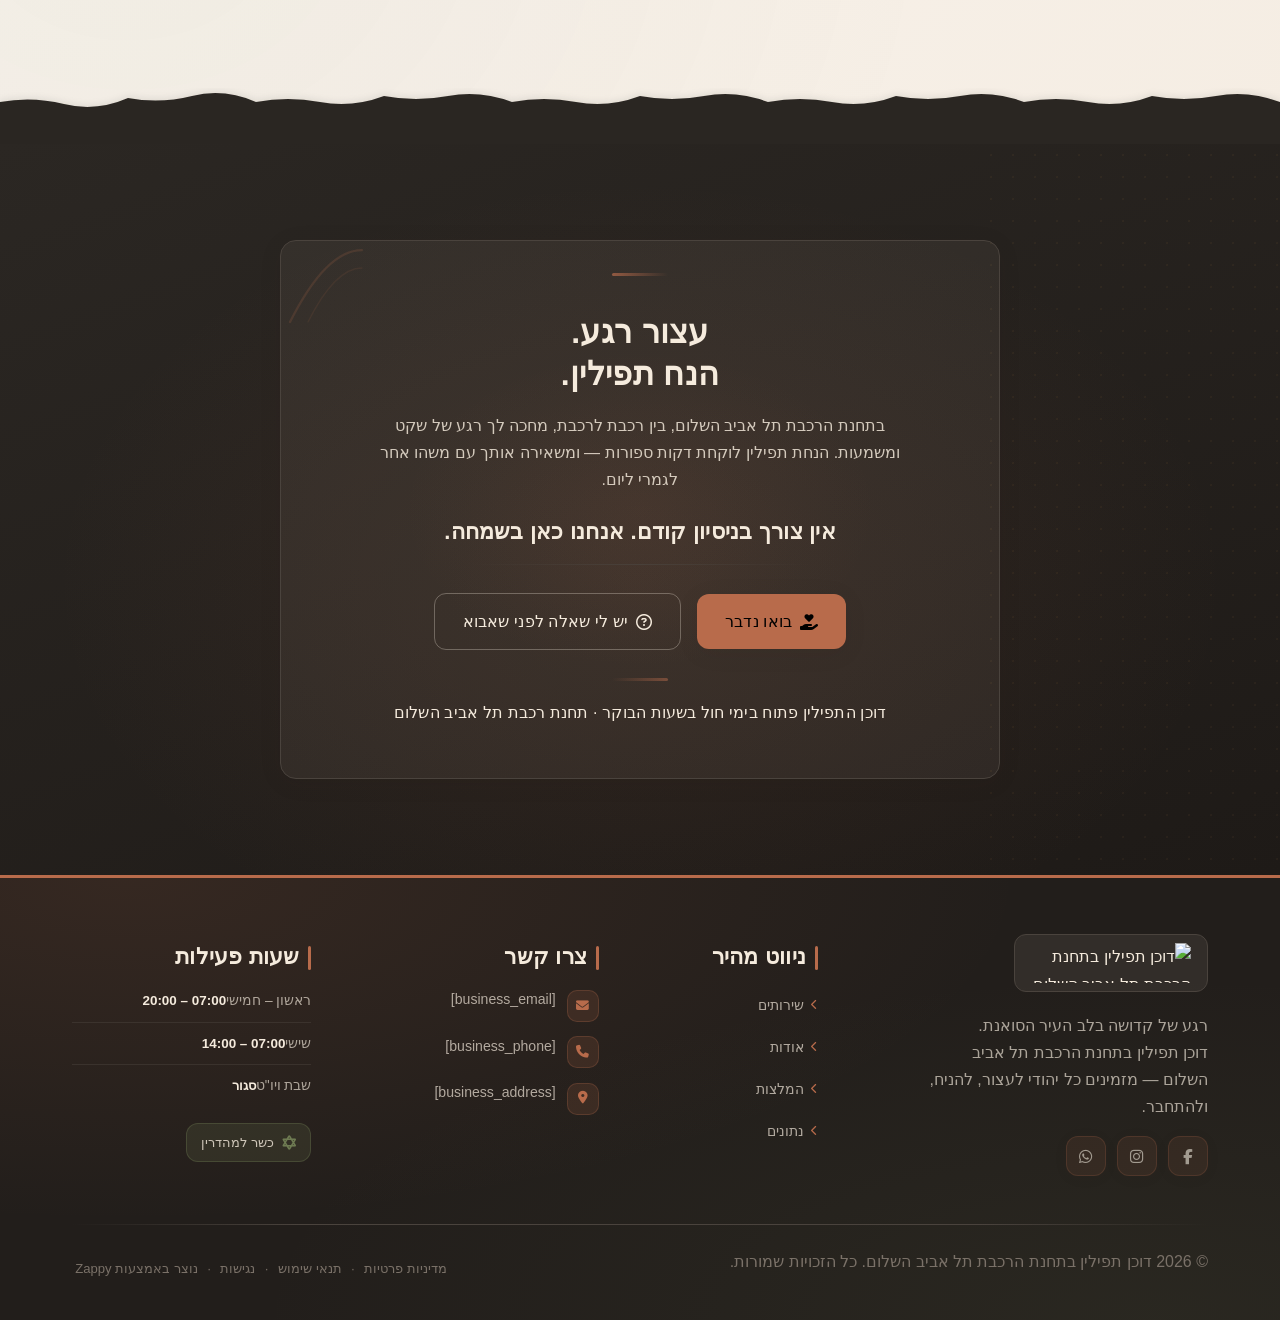
==== commit 30539318: "Background sync: Progressive GitHub Sync" ====
--- a/index.html
+++ b/index.html
@@ -339,16 +339,16 @@
   <nav class="navbar" dir="rtl">
   <button class="mobile-toggle" id="mobileToggle" aria-label="Menu">
     <svg class="hamburger-icon" width="24" height="24" viewBox="0 0 24 24" fill="none">
-      <path d="M3 12h18M3 6h18M3 18h18" stroke="currentColor" stroke-width="2" stroke-linecap="round"></path>
+      <path d="M3 12h18M3 6h18M3 18h18" stroke="currentColor" stroke-width="2" stroke-linecap="round"/>
     </svg>
     <svg class="close-icon" width="24" height="24" viewBox="0 0 24 24" fill="none" style="display: none;">
-      <path d="M18 6L6 18M6 6l12 12" stroke="currentColor" stroke-width="2" stroke-linecap="round"></path>
+      <path d="M18 6L6 18M6 6l12 12" stroke="currentColor" stroke-width="2" stroke-linecap="round"/>
     </svg>
   </button>
 
   <button class="phone-header-btn" data-phone="[business_phone]" aria-label="Call">
     <svg width="20" height="20" viewBox="0 0 24 24" fill="currentColor">
-      <path d="M22 16.92v3a2 2 0 0 1-2.18 2 19.79 19.79 0 0 1-8.63-3.07 19.5 19.5 0 0 1-6-6 19.79 19.79 0 0 1-3.07-8.67A2 2 0 0 1 4.11 2h3a2 2 0 0 1 2 1.72 12.84 12.84 0 0 0 .7 2.81 2 2 0 0 1-.45 2.11L8.09 9.91a16 16 0 0 0 6 6l1.27-1.27a2 2 0 0 1 2.11-.45 12.84 12.84 0 0 0 2.81.7A2 2 0 0 1 22 16.92z"></path>
+      <path d="M22 16.92v3a2 2 0 0 1-2.18 2 19.79 19.79 0 0 1-8.63-3.07 19.5 19.5 0 0 1-6-6 19.79 19.79 0 0 1-3.07-8.67A2 2 0 0 1 4.11 2h3a2 2 0 0 1 2 1.72 12.84 12.84 0 0 0 .7 2.81 2 2 0 0 1-.45 2.11L8.09 9.91a16 16 0 0 0 6 6l1.27-1.27a2 2 0 0 1 2.11-.45 12.84 12.84 0 0 0 2.81.7A2 2 0 0 1 22 16.92z"/>
     </svg>
   </button>
 
@@ -777,16 +777,16 @@
 
   <!-- Decorative corner flourish -->
   <svg class="index-hero-corner-flourish" aria-hidden="true" data-no-icon-edit="true" viewBox="0 0 120 100" fill="none" xmlns="http://www.w3.org/2000/svg">
-    <path d="M10,90 Q40,60 80,40 Q100,30 115,10" stroke="#C8622A" stroke-width="2" stroke-linecap="round" fill="none" opacity="0.18"></path>
-    <path d="M2,80 Q30,55 65,38 Q90,25 108,5" stroke="#C8622A" stroke-width="1" stroke-linecap="round" fill="none" opacity="0.1"></path>
+    <path d="M10,90 Q40,60 80,40 Q100,30 115,10" stroke="#C8622A" stroke-width="2" stroke-linecap="round" fill="none" opacity="0.18"/>
+    <path d="M2,80 Q30,55 65,38 Q90,25 108,5" stroke="#C8622A" stroke-width="1" stroke-linecap="round" fill="none" opacity="0.1"/>
   </svg>
 
   <!-- Dot pattern decoration -->
   <svg class="index-hero-dots" aria-hidden="true" data-no-icon-edit="true" viewBox="0 0 200 200" xmlns="http://www.w3.org/2000/svg">
     <pattern id="hero-dot-pattern" x="0" y="0" width="16" height="16" patternUnits="userSpaceOnUse">
-      <circle cx="4" cy="4" r="1.5" fill="#C8914A" opacity="0.35"></circle>
+      <circle cx="4" cy="4" r="1.5" fill="#C8914A" opacity="0.35"/>
     </pattern>
-    <rect width="200" height="200" fill="url(#hero-dot-pattern)"></rect>
+    <rect width="200" height="200" fill="url(#hero-dot-pattern)"/>
   </svg>
 
   <!-- Content Overlay Card -->
@@ -828,9 +828,9 @@
   <div class="index-hero-divider-wrapper">
     <svg data-no-icon-edit="true" aria-hidden="true" viewBox="0 0 1200 90" preserveAspectRatio="none" xmlns="http://www.w3.org/2000/svg">
       <!-- Olive hand-drawn accent line -->
-      <path d="M0,42 Q80,36 160,44 T320,40 Q400,36 480,43 T640,39 Q720,35 800,42 T960,38 Q1040,34 1120,41 T1200,38" stroke="#6E7B52" stroke-width="2.5" stroke-linecap="round" fill="#FAF6F1" opacity="0.45"></path>
+      <path d="M0,42 Q80,36 160,44 T320,40 Q400,36 480,43 T640,39 Q720,35 800,42 T960,38 Q1040,34 1120,41 T1200,38" stroke="#6E7B52" stroke-width="2.5" stroke-linecap="round" fill="#FAF6F1" opacity="0.45"/>
       <!-- Sand fill for transition -->
-      <path d="M0,90 L0,48 Q80,42 160,50 T320,46 Q400,42 480,49 T640,45 Q720,41 800,48 T960,44 Q1040,40 1120,47 T1200,44 L1200,90 Z" fill="#FAF6F1"></path>
+      <path d="M0,90 L0,48 Q80,42 160,50 T320,46 Q400,42 480,49 T640,45 Q720,41 800,48 T960,44 Q1040,40 1120,47 T1200,44 L1200,90 Z" fill="#FAF6F1"/>
     </svg>
   </div>
 </section>
@@ -841,12 +841,12 @@
 
   <!-- Wheat branch decoration -->
   <svg class="ifs-wheat-branch" data-no-icon-edit="true" aria-hidden="true" viewBox="0 0 120 200" fill="none" xmlns="http://www.w3.org/2000/svg">
-    <path d="M60 190 C60 190 62 150 65 120 C68 90 75 70 80 50" stroke="#C8B090" stroke-width="1.5" stroke-linecap="round" fill="none" opacity="0.35"></path>
-    <ellipse cx="75" cy="110" rx="8" ry="4" fill="#C8B090" opacity="0.25" transform="rotate(-30 75 110)"></ellipse>
-    <ellipse cx="70" cy="90" rx="7" ry="3.5" fill="#C8B090" opacity="0.25" transform="rotate(-20 70 90)"></ellipse>
-    <ellipse cx="78" cy="75" rx="7" ry="3.5" fill="#C8B090" opacity="0.25" transform="rotate(-35 78 75)"></ellipse>
-    <ellipse cx="73" cy="58" rx="6" ry="3" fill="#C8B090" opacity="0.25" transform="rotate(-15 73 58)"></ellipse>
-    <ellipse cx="80" cy="45" rx="6" ry="3" fill="#C8B090" opacity="0.25" transform="rotate(-40 80 45)"></ellipse>
+    <path d="M60 190 C60 190 62 150 65 120 C68 90 75 70 80 50" stroke="#C8B090" stroke-width="1.5" stroke-linecap="round" fill="none" opacity="0.35"/>
+    <ellipse cx="75" cy="110" rx="8" ry="4" fill="#C8B090" opacity="0.25" transform="rotate(-30 75 110)"/>
+    <ellipse cx="70" cy="90" rx="7" ry="3.5" fill="#C8B090" opacity="0.25" transform="rotate(-20 70 90)"/>
+    <ellipse cx="78" cy="75" rx="7" ry="3.5" fill="#C8B090" opacity="0.25" transform="rotate(-35 78 75)"/>
+    <ellipse cx="73" cy="58" rx="6" ry="3" fill="#C8B090" opacity="0.25" transform="rotate(-15 73 58)"/>
+    <ellipse cx="80" cy="45" rx="6" ry="3" fill="#C8B090" opacity="0.25" transform="rotate(-40 80 45)"/>
   </svg>
 
   <div class="ifs-container">
@@ -864,10 +864,10 @@
       <article class="ifs-card ifs-card--offset-down" data-grid-item-index="0">
         <div class="ifs-card-icon">
           <svg data-element-type="icon" data-icon-type="svg" viewBox="0 0 48 48" fill="none" xmlns="http://www.w3.org/2000/svg" width="40" height="40" aria-hidden="true">
-            <circle cx="24" cy="24" r="20" stroke="#B86B4B" stroke-width="2"></circle>
-            <path d="M16 24 C16 20 20 16 24 16 C28 16 32 20 32 24 C32 28 28 32 24 32" stroke="#B86B4B" stroke-width="2" stroke-linecap="round" fill="none"></path>
-            <circle cx="24" cy="24" r="3" fill="#B86B4B"></circle>
-            <path d="M24 8 L24 12 M24 36 L24 40 M8 24 L12 24 M36 24 L40 24" stroke="#B86B4B" stroke-width="1.5" stroke-linecap="round"></path>
+            <circle cx="24" cy="24" r="20" stroke="#B86B4B" stroke-width="2"/>
+            <path d="M16 24 C16 20 20 16 24 16 C28 16 32 20 32 24 C32 28 28 32 24 32" stroke="#B86B4B" stroke-width="2" stroke-linecap="round" fill="none"/>
+            <circle cx="24" cy="24" r="3" fill="#B86B4B"/>
+            <path d="M24 8 L24 12 M24 36 L24 40 M8 24 L12 24 M36 24 L40 24" stroke="#B86B4B" stroke-width="1.5" stroke-linecap="round"/>
           </svg>
         </div>
         <div class="ifs-card-content">
@@ -881,11 +881,11 @@
       <article class="ifs-card" data-grid-item-index="1">
         <div class="ifs-card-icon">
           <svg data-element-type="icon" data-icon-type="svg" viewBox="0 0 48 48" fill="none" xmlns="http://www.w3.org/2000/svg" width="40" height="40" aria-hidden="true">
-            <rect x="8" y="14" width="32" height="22" rx="4" stroke="#6E7B52" stroke-width="2"></rect>
-            <path d="M16 14 L16 10 M32 14 L32 10" stroke="#6E7B52" stroke-width="2" stroke-linecap="round"></path>
-            <path d="M8 22 L40 22" stroke="#6E7B52" stroke-width="1.5"></path>
-            <circle cx="24" cy="30" r="3" fill="#6E7B52"></circle>
-            <path d="M24 27 L24 24" stroke="#6E7B52" stroke-width="1.5" stroke-linecap="round"></path>
+            <rect x="8" y="14" width="32" height="22" rx="4" stroke="#6E7B52" stroke-width="2"/>
+            <path d="M16 14 L16 10 M32 14 L32 10" stroke="#6E7B52" stroke-width="2" stroke-linecap="round"/>
+            <path d="M8 22 L40 22" stroke="#6E7B52" stroke-width="1.5"/>
+            <circle cx="24" cy="30" r="3" fill="#6E7B52"/>
+            <path d="M24 27 L24 24" stroke="#6E7B52" stroke-width="1.5" stroke-linecap="round"/>
           </svg>
         </div>
         <div class="ifs-card-content">
@@ -899,10 +899,10 @@
       <article class="ifs-card ifs-card--offset-down" data-grid-item-index="2">
         <div class="ifs-card-icon">
           <svg data-element-type="icon" data-icon-type="svg" viewBox="0 0 48 48" fill="none" xmlns="http://www.w3.org/2000/svg" width="40" height="40" aria-hidden="true">
-            <path d="M24 8 C24 8 14 12 14 22 L14 32 L34 32 L34 22 C34 12 24 8 24 8Z" stroke="#B86B4B" stroke-width="2" stroke-linejoin="round" fill="none"></path>
-            <path d="M20 32 L20 38 M28 32 L28 38" stroke="#B86B4B" stroke-width="2" stroke-linecap="round"></path>
-            <path d="M18 38 L30 38" stroke="#B86B4B" stroke-width="2" stroke-linecap="round"></path>
-            <circle cx="24" cy="22" r="3" fill="#B86B4B" opacity="0.6"></circle>
+            <path d="M24 8 C24 8 14 12 14 22 L14 32 L34 32 L34 22 C34 12 24 8 24 8Z" stroke="#B86B4B" stroke-width="2" stroke-linejoin="round" fill="none"/>
+            <path d="M20 32 L20 38 M28 32 L28 38" stroke="#B86B4B" stroke-width="2" stroke-linecap="round"/>
+            <path d="M18 38 L30 38" stroke="#B86B4B" stroke-width="2" stroke-linecap="round"/>
+            <circle cx="24" cy="22" r="3" fill="#B86B4B" opacity="0.6"/>
           </svg>
         </div>
         <div class="ifs-card-content">
@@ -916,8 +916,8 @@
       <article class="ifs-card" data-grid-item-index="3">
         <div class="ifs-card-icon">
           <svg data-element-type="icon" data-icon-type="svg" viewBox="0 0 48 48" fill="none" xmlns="http://www.w3.org/2000/svg" width="40" height="40" aria-hidden="true">
-            <path d="M24 36 C24 36 10 28 10 18 C10 13 14 10 18 10 C21 10 24 12 24 12 C24 12 27 10 30 10 C34 10 38 13 38 18 C38 28 24 36 24 36Z" stroke="#6E7B52" stroke-width="2" stroke-linejoin="round" fill="none"></path>
-            <path d="M16 22 C16 22 18 24 20 24 C22 24 24 20 24 20" stroke="#6E7B52" stroke-width="1.5" stroke-linecap="round" fill="none"></path>
+            <path d="M24 36 C24 36 10 28 10 18 C10 13 14 10 18 10 C21 10 24 12 24 12 C24 12 27 10 30 10 C34 10 38 13 38 18 C38 28 24 36 24 36Z" stroke="#6E7B52" stroke-width="2" stroke-linejoin="round" fill="none"/>
+            <path d="M16 22 C16 22 18 24 20 24 C22 24 24 20 24 20" stroke="#6E7B52" stroke-width="1.5" stroke-linecap="round" fill="none"/>
           </svg>
         </div>
         <div class="ifs-card-content">
@@ -928,8 +928,8 @@
       </article><article class="ifs-card" style="background-color: rgb(255, 255, 255) !important; padding: 24px 20px !important; box-sizing: border-box; grid-area: auto !important;" data-grid-item-index="4">
         <div class="ifs-card-icon">
           <svg data-element-type="icon" data-icon-type="svg" viewBox="0 0 48 48" fill="none" xmlns="http://www.w3.org/2000/svg" width="40" height="40" aria-hidden="true" data-element-id="icon-1778083895913-6beasq5up">
-            <path d="M24 36 C24 36 10 28 10 18 C10 13 14 10 18 10 C21 10 24 12 24 12 C24 12 27 10 30 10 C34 10 38 13 38 18 C38 28 24 36 24 36Z" stroke="#6E7B52" stroke-width="2" stroke-linejoin="round" fill="none"></path>
-            <path d="M16 22 C16 22 18 24 20 24 C22 24 24 20 24 20" stroke="#6E7B52" stroke-width="1.5" stroke-linecap="round" fill="none"></path>
+            <path d="M24 36 C24 36 10 28 10 18 C10 13 14 10 18 10 C21 10 24 12 24 12 C24 12 27 10 30 10 C34 10 38 13 38 18 C38 28 24 36 24 36Z" stroke="#6E7B52" stroke-width="2" stroke-linejoin="round" fill="none"/>
+            <path d="M16 22 C16 22 18 24 20 24 C22 24 24 20 24 20" stroke="#6E7B52" stroke-width="1.5" stroke-linecap="round" fill="none"/>
           </svg>
         </div>
         <div class="ifs-card-content">
@@ -946,8 +946,8 @@
   <!-- Bottom page-peel divider -->
   <div class="ifs-divider-wrapper">
     <svg data-no-icon-edit="true" aria-hidden="true" viewBox="0 0 1200 90" preserveAspectRatio="none" xmlns="http://www.w3.org/2000/svg">
-      <path d="M0,90 L0,38 Q60,28 120,36 T240,32 Q300,36 360,28 T480,34 Q540,30 600,36 T720,30 Q780,36 840,28 T960,34 Q1020,30 1080,36 T1200,32 L1200,90 Z" fill="#F5EDE3"></path>
-      <path d="M0,90 L0,52 Q60,44 120,50 T240,46 Q300,50 360,44 T480,48 Q540,46 600,50 T720,44 Q780,50 840,44 T960,48 Q1020,46 1080,50 T1200,46 L1200,90 Z" fill="#F5EDE3" opacity="0.6"></path>
+      <path d="M0,90 L0,38 Q60,28 120,36 T240,32 Q300,36 360,28 T480,34 Q540,30 600,36 T720,30 Q780,36 840,28 T960,34 Q1020,30 1080,36 T1200,32 L1200,90 Z" fill="#F5EDE3"/>
+      <path d="M0,90 L0,52 Q60,44 120,50 T240,46 Q300,50 360,44 T480,48 Q540,46 600,50 T720,44 Q780,50 840,44 T960,48 Q1020,46 1080,50 T1200,46 L1200,90 Z" fill="#F5EDE3" opacity="0.6"/>
     </svg>
   </div>
 </section>
@@ -961,10 +961,10 @@
     <svg data-no-icon-edit="true" aria-hidden="true" width="300" height="300" viewBox="0 0 300 300" xmlns="http://www.w3.org/2000/svg">
       <defs>
         <pattern id="about-dots" x="0" y="0" width="18" height="18" patternUnits="userSpaceOnUse">
-          <circle cx="3" cy="3" r="2" fill="#C8914A" opacity="0.08"></circle>
+          <circle cx="3" cy="3" r="2" fill="#C8914A" opacity="0.08"/>
         </pattern>
       </defs>
-      <rect width="300" height="300" fill="url(#about-dots)"></rect>
+      <rect width="300" height="300" fill="url(#about-dots)"/>
     </svg>
   </div>
 
@@ -986,8 +986,8 @@
         <div class="index-about-blurb" data-grid-item-index="0">
           <div class="index-about-blurb-icon" aria-hidden="true">
             <svg data-element-type="icon" data-icon-type="svg" width="28" height="28" viewBox="0 0 28 28" fill="none" xmlns="http://www.w3.org/2000/svg">
-              <circle cx="14" cy="14" r="12" stroke="currentColor" stroke-width="1.5" opacity="0.3"></circle>
-              <path d="M9 14.5l3.5 3.5 6.5-7" stroke="currentColor" stroke-width="2" stroke-linecap="round" stroke-linejoin="round"></path>
+              <circle cx="14" cy="14" r="12" stroke="currentColor" stroke-width="1.5" opacity="0.3"/>
+              <path d="M9 14.5l3.5 3.5 6.5-7" stroke="currentColor" stroke-width="2" stroke-linecap="round" stroke-linejoin="round"/>
             </svg>
           </div>
           <div class="index-about-blurb-text">
@@ -999,12 +999,12 @@
         <div class="index-about-blurb" data-grid-item-index="1">
           <div class="index-about-blurb-icon" aria-hidden="true">
             <svg data-element-type="icon" data-icon-type="svg" width="28" height="28" viewBox="0 0 28 28" fill="none" xmlns="http://www.w3.org/2000/svg">
-              <path d="M14 4C14 4 7 9 7 15.5a7 7 0 0 0 14 0C21 9 14 4 14 4Z" stroke="currentColor" stroke-width="1.5" stroke-linejoin="round" opacity="0.3"></path>
-              <path d="M14 10v5l3 2" stroke="currentColor" stroke-width="2" stroke-linecap="round" stroke-linejoin="round"></path>
+              <path d="M14 4C14 4 7 9 7 15.5a7 7 0 0 0 14 0C21 9 14 4 14 4Z" stroke="currentColor" stroke-width="1.5" stroke-linejoin="round" opacity="0.3"/>
+              <path d="M14 10v5l3 2" stroke="currentColor" stroke-width="2" stroke-linecap="round" stroke-linejoin="round"/>
             </svg>
           </div>
           <div class="index-about-blurb-text">
-            <h3 class="index-about-blurb-title" >שתי דקות שמשנות</h3>
+            <h3 class="index-about-blurb-title" style>שתי דקות שמשנות</h3>
             <p class="index-about-blurb-desc" style="color: rgb(43, 39, 35) !important;">לפני הרכבת הבאה, בין פגישה לפגישה — שתי דקות של מצווה יכולות להיות הרגע הכי משמעותי ביום.</p>
           </div>
         </div>
@@ -1034,18 +1034,26 @@
     <svg data-no-icon-edit="true" aria-hidden="true" viewBox="0 0 1200 72" preserveAspectRatio="none" xmlns="http://www.w3.org/2000/svg">
       <defs>
         <linearGradient id="about-divider-grad" x1="0" y1="0" x2="1" y2="0">
-          <stop offset="0%" stop-color="#7D93A6" stop-opacity="0.18"></stop>
-          <stop offset="50%" stop-color="#A8BBCA" stop-opacity="0.12"></stop>
-          <stop offset="100%" stop-color="#F5EBDD" stop-opacity="0"></stop>
+          <stop offset="0%" stop-color="#7D93A6" stop-opacity="0.18"/>
+          <stop offset="50%" stop-color="#A8BBCA" stop-opacity="0.12"/>
+          <stop offset="100%" stop-color="#F5EBDD" stop-opacity="0"/>
         </linearGradient>
       </defs>
       <!-- Brush-stroke band -->
-      <path d="M0,72 L0,36 Q80,28 160,38 T320,30 Q400,36 480,26 T640,32 Q720,38 800,28 T960,34 Q1040,38 1120,28 T1200,34 L1200,72 Z" fill="var(--bg-light)"></path>
-      <path d="M0,72 L0,44 Q100,32 200,42 T400,36 Q500,44 600,34 T800,40 Q900,36 1000,44 T1200,38 L1200,72 Z" fill="var(--bg-light)" opacity="0.5"></path>
+      <path d="M0,72 L0,36 Q80,28 160,38 T320,30 Q400,36 480,26 T640,32 Q720,38 800,28 T960,34 Q1040,38 1120,28 T1200,34 L1200,72 Z" fill="var(--bg-light)"/>
+      <path d="M0,72 L0,44 Q100,32 200,42 T400,36 Q500,44 600,34 T800,40 Q900,36 1000,44 T1200,38 L1200,72 Z" fill="var(--bg-light)" opacity="0.5"/>
     </svg>
   </div>
 
 </section>
+
+<section id="layout-1778084752495" class="layout-section" data-zappy-component="true" style="width: 100%; padding: 60px 0; direction: rtl;" data-component-id="empty-section">
+  <div class="container" style="max-width: 1200px; margin: 0 auto; padding: 0 1.5rem;">
+    <p style="font-size: 16px; line-height: 1.7; color: #1F2937; opacity: 0.5; text-align: center; font-family: system-ui, -apple-system, sans-serif;">הוסף את תוכן הטקסט שלך כאן. זהו טקסט ממלא מקום שניתן לערוך.</p>
+  </div>
+</section>
+
+
 
 <section id="layout-1778084725471" class="layout-section" data-zappy-component="true" style="width: 100%; padding: 60px 0px; direction: rtl;" data-component-id="empty-section">
   <div class="container" style="max-width: 1200px; margin: 0 auto; padding: 0 1.5rem;">
@@ -1075,7 +1083,7 @@
       <article class="its-card its-card--side">
         <div class="its-quote-mark" aria-hidden="true">
           <svg data-no-icon-edit="true" aria-hidden="true" width="38" height="28" viewBox="0 0 38 28" fill="none" xmlns="http://www.w3.org/2000/svg">
-            <path d="M0 28V17.6C0 12.267 1.2 8.133 3.6 5.2C6 2.267 9.467 0.533 14 0L15.6 3.2C12.667 3.867 10.467 5.133 9 7C7.533 8.867 6.8 11.333 6.8 14.4H13.6V28H0ZM22 28V17.6C22 12.267 23.2 8.133 25.6 5.2C28 2.267 31.467 0.533 36 0L37.6 3.2C34.667 3.867 32.467 5.133 31 7C29.533 8.867 28.8 11.333 28.8 14.4H35.6V28H22Z" fill="var(--primary)" fill-opacity="0.18"></path>
+            <path d="M0 28V17.6C0 12.267 1.2 8.133 3.6 5.2C6 2.267 9.467 0.533 14 0L15.6 3.2C12.667 3.867 10.467 5.133 9 7C7.533 8.867 6.8 11.333 6.8 14.4H13.6V28H0ZM22 28V17.6C22 12.267 23.2 8.133 25.6 5.2C28 2.267 31.467 0.533 36 0L37.6 3.2C34.667 3.867 32.467 5.133 31 7C29.533 8.867 28.8 11.333 28.8 14.4H35.6V28H22Z" fill="var(--primary)" fill-opacity="0.18"/>
           </svg>
         </div>
         <blockquote class="its-quote">
@@ -1091,7 +1099,7 @@
       <article class="its-card its-card--center">
         <div class="its-quote-mark" aria-hidden="true">
           <svg data-no-icon-edit="true" aria-hidden="true" width="38" height="28" viewBox="0 0 38 28" fill="none" xmlns="http://www.w3.org/2000/svg">
-            <path d="M0 28V17.6C0 12.267 1.2 8.133 3.6 5.2C6 2.267 9.467 0.533 14 0L15.6 3.2C12.667 3.867 10.467 5.133 9 7C7.533 8.867 6.8 11.333 6.8 14.4H13.6V28H0ZM22 28V17.6C22 12.267 23.2 8.133 25.6 5.2C28 2.267 31.467 0.533 36 0L37.6 3.2C34.667 3.867 32.467 5.133 31 7C29.533 8.867 28.8 11.333 28.8 14.4H35.6V28H22Z" fill="var(--primary)" fill-opacity="0.28"></path>
+            <path d="M0 28V17.6C0 12.267 1.2 8.133 3.6 5.2C6 2.267 9.467 0.533 14 0L15.6 3.2C12.667 3.867 10.467 5.133 9 7C7.533 8.867 6.8 11.333 6.8 14.4H13.6V28H0ZM22 28V17.6C22 12.267 23.2 8.133 25.6 5.2C28 2.267 31.467 0.533 36 0L37.6 3.2C34.667 3.867 32.467 5.133 31 7C29.533 8.867 28.8 11.333 28.8 14.4H35.6V28H22Z" fill="var(--primary)" fill-opacity="0.28"/>
           </svg>
         </div>
         <blockquote class="its-quote">
@@ -1108,7 +1116,7 @@
       <article class="its-card its-card--side">
         <div class="its-quote-mark" aria-hidden="true">
           <svg data-no-icon-edit="true" aria-hidden="true" width="38" height="28" viewBox="0 0 38 28" fill="none" xmlns="http://www.w3.org/2000/svg">
-            <path d="M0 28V17.6C0 12.267 1.2 8.133 3.6 5.2C6 2.267 9.467 0.533 14 0L15.6 3.2C12.667 3.867 10.467 5.133 9 7C7.533 8.867 6.8 11.333 6.8 14.4H13.6V28H0ZM22 28V17.6C22 12.267 23.2 8.133 25.6 5.2C28 2.267 31.467 0.533 36 0L37.6 3.2C34.667 3.867 32.467 5.133 31 7C29.533 8.867 28.8 11.333 28.8 14.4H35.6V28H22Z" fill="var(--primary)" fill-opacity="0.18"></path>
+            <path d="M0 28V17.6C0 12.267 1.2 8.133 3.6 5.2C6 2.267 9.467 0.533 14 0L15.6 3.2C12.667 3.867 10.467 5.133 9 7C7.533 8.867 6.8 11.333 6.8 14.4H13.6V28H0ZM22 28V17.6C22 12.267 23.2 8.133 25.6 5.2C28 2.267 31.467 0.533 36 0L37.6 3.2C34.667 3.867 32.467 5.133 31 7C29.533 8.867 28.8 11.333 28.8 14.4H35.6V28H22Z" fill="var(--primary)" fill-opacity="0.18"/>
           </svg>
         </div>
         <blockquote class="its-quote">
@@ -1134,20 +1142,20 @@
   <!-- Bottom scalloped divider into darker section -->
   <div class="its-divider-wrapper">
     <svg data-no-icon-edit="true" aria-hidden="true" viewBox="0 0 1200 80" preserveAspectRatio="none" xmlns="http://www.w3.org/2000/svg">
-      <path d="M0,80 L0,52 Q30,36 60,52 Q90,68 120,52 Q150,36 180,52 Q210,68 240,52 Q270,36 300,52 Q330,68 360,52 Q390,36 420,52 Q450,68 480,52 Q510,36 540,52 Q570,68 600,52 Q630,36 660,52 Q690,68 720,52 Q750,36 780,52 Q810,68 840,52 Q870,36 900,52 Q930,68 960,52 Q990,36 1020,52 Q1050,68 1080,52 Q1110,36 1140,52 Q1170,68 1200,52 L1200,80 Z" fill="var(--bg-dark)"></path>
+      <path d="M0,80 L0,52 Q30,36 60,52 Q90,68 120,52 Q150,36 180,52 Q210,68 240,52 Q270,36 300,52 Q330,68 360,52 Q390,36 420,52 Q450,68 480,52 Q510,36 540,52 Q570,68 600,52 Q630,36 660,52 Q690,68 720,52 Q750,36 780,52 Q810,68 840,52 Q870,36 900,52 Q930,68 960,52 Q990,36 1020,52 Q1050,68 1080,52 Q1110,36 1140,52 Q1170,68 1200,52 L1200,80 Z" fill="var(--bg-dark)"/>
     </svg>
     <!-- Terracotta dot accents -->
     <svg data-no-icon-edit="true" aria-hidden="true" class="its-divider-dots" viewBox="0 0 1200 80" preserveAspectRatio="none" xmlns="http://www.w3.org/2000/svg">
-      <circle cx="60" cy="52" r="3" fill="var(--primary)" fill-opacity="0.45"></circle>
-      <circle cx="180" cy="52" r="3" fill="var(--primary)" fill-opacity="0.45"></circle>
-      <circle cx="300" cy="52" r="3" fill="var(--primary)" fill-opacity="0.45"></circle>
-      <circle cx="420" cy="52" r="3" fill="var(--primary)" fill-opacity="0.45"></circle>
-      <circle cx="540" cy="52" r="3" fill="var(--primary)" fill-opacity="0.45"></circle>
-      <circle cx="660" cy="52" r="3" fill="var(--primary)" fill-opacity="0.45"></circle>
-      <circle cx="780" cy="52" r="3" fill="var(--primary)" fill-opacity="0.45"></circle>
-      <circle cx="900" cy="52" r="3" fill="var(--primary)" fill-opacity="0.45"></circle>
-      <circle cx="1020" cy="52" r="3" fill="var(--primary)" fill-opacity="0.45"></circle>
-      <circle cx="1140" cy="52" r="3" fill="var(--primary)" fill-opacity="0.45"></circle>
+      <circle cx="60" cy="52" r="3" fill="var(--primary)" fill-opacity="0.45"/>
+      <circle cx="180" cy="52" r="3" fill="var(--primary)" fill-opacity="0.45"/>
+      <circle cx="300" cy="52" r="3" fill="var(--primary)" fill-opacity="0.45"/>
+      <circle cx="420" cy="52" r="3" fill="var(--primary)" fill-opacity="0.45"/>
+      <circle cx="540" cy="52" r="3" fill="var(--primary)" fill-opacity="0.45"/>
+      <circle cx="660" cy="52" r="3" fill="var(--primary)" fill-opacity="0.45"/>
+      <circle cx="780" cy="52" r="3" fill="var(--primary)" fill-opacity="0.45"/>
+      <circle cx="900" cy="52" r="3" fill="var(--primary)" fill-opacity="0.45"/>
+      <circle cx="1020" cy="52" r="3" fill="var(--primary)" fill-opacity="0.45"/>
+      <circle cx="1140" cy="52" r="3" fill="var(--primary)" fill-opacity="0.45"/>
     </svg>
   </div>
 
@@ -1169,8 +1177,8 @@
         <div class="index-stat-signal">
           <span class="index-stat-icon" aria-hidden="true">
             <svg data-element-type="icon" data-icon-type="svg" width="36" height="36" viewBox="0 0 36 36" fill="none" xmlns="http://www.w3.org/2000/svg">
-              <circle cx="18" cy="18" r="16" stroke="currentColor" stroke-width="2"></circle>
-              <path d="M18 8 L18 18 L24 22" stroke="currentColor" stroke-width="2.5" stroke-linecap="round" stroke-linejoin="round"></path>
+              <circle cx="18" cy="18" r="16" stroke="currentColor" stroke-width="2"/>
+              <path d="M18 8 L18 18 L24 22" stroke="currentColor" stroke-width="2.5" stroke-linecap="round" stroke-linejoin="round"/>
             </svg>
           </span>
           <span class="index-stat-value">כל יום</span>
@@ -1183,9 +1191,9 @@
         <div class="index-stat-signal">
           <span class="index-stat-icon" aria-hidden="true">
             <svg data-element-type="icon" data-icon-type="svg" width="36" height="36" viewBox="0 0 36 36" fill="none" xmlns="http://www.w3.org/2000/svg">
-              <path d="M18 4 C10 4 4 10 4 18 C4 26 10 32 18 32 C26 32 32 26 32 18" stroke="currentColor" stroke-width="2" stroke-linecap="round"></path>
-              <path d="M22 8 L28 4 L32 10" stroke="currentColor" stroke-width="2" stroke-linecap="round" stroke-linejoin="round"></path>
-              <circle cx="18" cy="18" r="4" fill="currentColor"></circle>
+              <path d="M18 4 C10 4 4 10 4 18 C4 26 10 32 18 32 C26 32 32 26 32 18" stroke="currentColor" stroke-width="2" stroke-linecap="round"/>
+              <path d="M22 8 L28 4 L32 10" stroke="currentColor" stroke-width="2" stroke-linecap="round" stroke-linejoin="round"/>
+              <circle cx="18" cy="18" r="4" fill="currentColor"/>
             </svg>
           </span>
           <span class="index-stat-value">3 דקות</span>
@@ -1198,12 +1206,12 @@
         <div class="index-stat-signal">
           <span class="index-stat-icon" aria-hidden="true">
             <svg data-element-type="icon" data-icon-type="svg" width="36" height="36" viewBox="0 0 36 36" fill="none" xmlns="http://www.w3.org/2000/svg">
-              <path d="M8 28 C8 22 12 18 18 18 C24 18 28 22 28 28" stroke="currentColor" stroke-width="2" stroke-linecap="round"></path>
-              <circle cx="18" cy="12" r="5" stroke="currentColor" stroke-width="2"></circle>
-              <path d="M4 24 C4 20 7 17 11 17" stroke="currentColor" stroke-width="1.5" stroke-linecap="round" stroke-dasharray="2 2"></path>
-              <circle cx="10" cy="11" r="3.5" stroke="currentColor" stroke-width="1.5"></circle>
-              <path d="M32 24 C32 20 29 17 25 17" stroke="currentColor" stroke-width="1.5" stroke-linecap="round" stroke-dasharray="2 2"></path>
-              <circle cx="26" cy="11" r="3.5" stroke="currentColor" stroke-width="1.5"></circle>
+              <path d="M8 28 C8 22 12 18 18 18 C24 18 28 22 28 28" stroke="currentColor" stroke-width="2" stroke-linecap="round"/>
+              <circle cx="18" cy="12" r="5" stroke="currentColor" stroke-width="2"/>
+              <path d="M4 24 C4 20 7 17 11 17" stroke="currentColor" stroke-width="1.5" stroke-linecap="round" stroke-dasharray="2 2"/>
+              <circle cx="10" cy="11" r="3.5" stroke="currentColor" stroke-width="1.5"/>
+              <path d="M32 24 C32 20 29 17 25 17" stroke="currentColor" stroke-width="1.5" stroke-linecap="round" stroke-dasharray="2 2"/>
+              <circle cx="26" cy="11" r="3.5" stroke="currentColor" stroke-width="1.5"/>
             </svg>
           </span>
           <span class="index-stat-value">כולם מוזמנים</span>
@@ -1216,7 +1224,7 @@
         <div class="index-stat-signal">
           <span class="index-stat-icon" aria-hidden="true">
             <svg data-element-type="icon" data-icon-type="svg" width="36" height="36" viewBox="0 0 36 36" fill="none" xmlns="http://www.w3.org/2000/svg">
-              <path d="M18 4 L20.5 13 L30 13 L22.5 19 L25 28 L18 22.5 L11 28 L13.5 19 L6 13 L15.5 13 Z" stroke="currentColor" stroke-width="2" stroke-linejoin="round"></path>
+              <path d="M18 4 L20.5 13 L30 13 L22.5 19 L25 28 L18 22.5 L11 28 L13.5 19 L6 13 L15.5 13 Z" stroke="currentColor" stroke-width="2" stroke-linejoin="round"/>
             </svg>
           </span>
           <span class="index-stat-value">ליווי אישי</span>
@@ -1240,8 +1248,8 @@
   <!-- Bottom Diagonal Divider -->
   <div class="index-stats-divider-wrapper">
     <svg data-no-icon-edit="true" aria-hidden="true" viewBox="0 0 1200 90" preserveAspectRatio="none" xmlns="http://www.w3.org/2000/svg">
-      <path d="M0,90 L0,55 L1200,10 L1200,90 Z" fill="#FAF6F1"></path>
-      <line x1="0" y1="55" x2="1200" y2="10" stroke="var(--secondary)" stroke-width="1.5" stroke-opacity="0.45"></line>
+      <path d="M0,90 L0,55 L1200,10 L1200,90 Z" fill="#FAF6F1"/>
+      <line x1="0" y1="55" x2="1200" y2="10" stroke="var(--secondary)" stroke-width="1.5" stroke-opacity="0.45"/>
     </svg>
   </div>
 
@@ -1252,9 +1260,9 @@
   <div class="index-contact-dots" aria-hidden="true">
     <svg data-no-icon-edit="true" aria-hidden="true" width="300" height="300" viewBox="0 0 300 300" xmlns="http://www.w3.org/2000/svg">
       <pattern id="contact-dots" x="0" y="0" width="20" height="20" patternUnits="userSpaceOnUse">
-        <circle cx="2" cy="2" r="1.5" fill="#C8914A" opacity="0.06"></circle>
+        <circle cx="2" cy="2" r="1.5" fill="#C8914A" opacity="0.06"/>
       </pattern>
-      <rect width="300" height="300" fill="url(#contact-dots)"></rect>
+      <rect width="300" height="300" fill="url(#contact-dots)"/>
     </svg>
   </div>
 
@@ -1271,7 +1279,7 @@
         <ul class="index-contact-prompts">
           <li class="index-contact-prompt-item">
             <div class="index-contact-prompt-icon">
-              <svg data-element-type="icon" data-icon-type="svg" width="20" height="20" viewBox="0 0 24 24" fill="none" stroke="currentColor" stroke-width="2" stroke-linecap="round" stroke-linejoin="round" xmlns="http://www.w3.org/2000/svg"><path d="M21 10c0 7-9 13-9 13s-9-6-9-13a9 9 0 0 1 18 0z"></path><circle cx="12" cy="10" r="3"></circle></svg>
+              <svg data-element-type="icon" data-icon-type="svg" width="20" height="20" viewBox="0 0 24 24" fill="none" stroke="currentColor" stroke-width="2" stroke-linecap="round" stroke-linejoin="round" xmlns="http://www.w3.org/2000/svg"><path d="M21 10c0 7-9 13-9 13s-9-6-9-13a9 9 0 0 1 18 0z"/><circle cx="12" cy="10" r="3"/></svg>
             </div>
             <div class="index-contact-prompt-text">
               <strong>איפה בדיוק הדוכן?</strong>
@@ -1280,7 +1288,7 @@
           </li>
           <li class="index-contact-prompt-item">
             <div class="index-contact-prompt-icon">
-              <svg data-element-type="icon" data-icon-type="svg" width="20" height="20" viewBox="0 0 24 24" fill="none" stroke="currentColor" stroke-width="2" stroke-linecap="round" stroke-linejoin="round" xmlns="http://www.w3.org/2000/svg"><circle cx="12" cy="12" r="10"></circle><polyline points="12 6 12 12 16 14"></polyline></svg>
+              <svg data-element-type="icon" data-icon-type="svg" width="20" height="20" viewBox="0 0 24 24" fill="none" stroke="currentColor" stroke-width="2" stroke-linecap="round" stroke-linejoin="round" xmlns="http://www.w3.org/2000/svg"><circle cx="12" cy="12" r="10"/><polyline points="12 6 12 12 16 14"/></svg>
             </div>
             <div class="index-contact-prompt-text">
               <strong>מתי הדוכן פעיל?</strong>
@@ -1289,7 +1297,7 @@
           </li>
           <li class="index-contact-prompt-item">
             <div class="index-contact-prompt-icon">
-              <svg data-element-type="icon" data-icon-type="svg" width="20" height="20" viewBox="0 0 24 24" fill="none" stroke="currentColor" stroke-width="2" stroke-linecap="round" stroke-linejoin="round" xmlns="http://www.w3.org/2000/svg"><path d="M8.56 2.9A7 7 0 0 1 19 9v4l2 2H3l2-2V9a7 7 0 0 1 3.56-6.1"></path><path d="M12 22a2 2 0 0 0 2-2H10a2 2 0 0 0 2 2"></path><path d="M12 2v1"></path></svg>
+              <svg data-element-type="icon" data-icon-type="svg" width="20" height="20" viewBox="0 0 24 24" fill="none" stroke="currentColor" stroke-width="2" stroke-linecap="round" stroke-linejoin="round" xmlns="http://www.w3.org/2000/svg"><path d="M8.56 2.9A7 7 0 0 1 19 9v4l2 2H3l2-2V9a7 7 0 0 1 3.56-6.1"/><path d="M12 22a2 2 0 0 0 2-2H10a2 2 0 0 0 2 2"/><path d="M12 2v1"/></svg>
             </div>
             <div class="index-contact-prompt-text">
               <strong>זו הפעם הראשונה שלי</strong>
@@ -1298,7 +1306,7 @@
           </li>
           <li class="index-contact-prompt-item">
             <div class="index-contact-prompt-icon">
-              <svg data-element-type="icon" data-icon-type="svg" width="20" height="20" viewBox="0 0 24 24" fill="none" stroke="currentColor" stroke-width="2" stroke-linecap="round" stroke-linejoin="round" xmlns="http://www.w3.org/2000/svg"><path d="M21 15a2 2 0 0 1-2 2H7l-4 4V5a2 2 0 0 1 2-2h14a2 2 0 0 1 2 2z"></path></svg>
+              <svg data-element-type="icon" data-icon-type="svg" width="20" height="20" viewBox="0 0 24 24" fill="none" stroke="currentColor" stroke-width="2" stroke-linecap="round" stroke-linejoin="round" xmlns="http://www.w3.org/2000/svg"><path d="M21 15a2 2 0 0 1-2 2H7l-4 4V5a2 2 0 0 1 2-2h14a2 2 0 0 1 2 2z"/></svg>
             </div>
             <div class="index-contact-prompt-text">
               <strong>שאלה כללית על הנחת תפילין</strong>
@@ -1328,14 +1336,14 @@
         <div class="index-contact-form-card">
           <h3 class="index-contact-form-title">שלחו לנו הודעה</h3>
           <p class="index-contact-form-subtitle">נחזור אליכם בהקדם האפשרי</p>
-          <form class="contact-form index-contact-form" novalidate="">
+          <form class="contact-form index-contact-form" novalidate>
             <div class="index-contact-field">
               <label for="contact-name">שם מלא</label>
-              <input type="text" id="contact-name" name="name" placeholder="הכניסו את שמכם" required="">
+              <input type="text" id="contact-name" name="name" placeholder="הכניסו את שמכם" required>
             </div>
             <div class="index-contact-field">
               <label for="contact-email">כתובת אימייל</label>
-              <input type="email" id="contact-email" name="email" placeholder="האימייל שלכם" required="">
+              <input type="email" id="contact-email" name="email" placeholder="האימייל שלכם" required>
             </div>
             <div class="index-contact-field">
               <label for="contact-phone">טלפון (אופציונלי)</label>
@@ -1343,11 +1351,11 @@
             </div>
             <div class="index-contact-field">
               <label for="contact-message">הודעה</label>
-              <textarea id="contact-message" name="message" rows="4" placeholder="כתבו לנו כל שאלה, גם אם היא נראית פשוטה..." required=""></textarea>
+              <textarea id="contact-message" name="message" rows="4" placeholder="כתבו לנו כל שאלה, גם אם היא נראית פשוטה..." required></textarea>
             </div>
             <div class="privacy-consent">
               <label class="privacy-consent-label">
-                <input type="checkbox" name="privacy_consent" class="privacy-consent-checkbox" required="">
+                <input type="checkbox" name="privacy_consent" class="privacy-consent-checkbox" required>
                 <span>קראתי ואני מסכים/ה ל<a href="/terms" target="_blank">תנאי השימוש</a> ול<a href="/privacy" target="_blank">מדיניות הפרטיות</a></span>
               </label>
             </div>
@@ -1368,9 +1376,9 @@
   <div class="index-contact-divider-wrapper">
     <svg data-no-icon-edit="true" aria-hidden="true" viewBox="0 0 1200 70" preserveAspectRatio="none" xmlns="http://www.w3.org/2000/svg">
       <filter id="contact-paper-shadow">
-        <feDropShadow dx="0" dy="-2" stdDeviation="3" flood-color="rgba(44,31,20,0.08)"></feDropShadow>
+        <feDropShadow dx="0" dy="-2" stdDeviation="3" flood-color="rgba(44,31,20,0.08)"/>
       </filter>
-      <path d="M0,70 L0,28 Q30,22 60,30 T120,24 Q150,30 180,22 T240,28 Q270,22 300,28 T360,22 Q390,28 420,22 T480,28 Q510,22 540,28 T600,22 Q630,28 660,22 T720,28 Q750,22 780,28 T840,22 Q870,28 900,22 T960,28 Q990,22 1020,28 T1080,22 Q1110,28 1140,22 T1200,28 L1200,70 Z" fill="var(--bg-dark)" filter="url(#contact-paper-shadow)"></path>
+      <path d="M0,70 L0,28 Q30,22 60,30 T120,24 Q150,30 180,22 T240,28 Q270,22 300,28 T360,22 Q390,28 420,22 T480,28 Q510,22 540,28 T600,22 Q630,28 660,22 T720,28 Q750,22 780,28 T840,22 Q870,28 900,22 T960,28 Q990,22 1020,28 T1080,22 Q1110,28 1140,22 T1200,28 L1200,70 Z" fill="var(--bg-dark)" filter="url(#contact-paper-shadow)"/>
     </svg>
   </div>
 </section>
@@ -1386,8 +1394,8 @@
 
       <!-- Corner flourish -->
       <svg class="index-cta-flourish" data-no-icon-edit="true" aria-hidden="true" viewBox="0 0 100 100" fill="none" xmlns="http://www.w3.org/2000/svg">
-        <path d="M90,10 Q50,10 10,90" stroke="var(--primary)" stroke-width="2.5" stroke-linecap="round" fill="none" opacity="0.18"></path>
-        <path d="M90,30 Q60,30 30,90" stroke="var(--primary)" stroke-width="1.5" stroke-linecap="round" fill="none" opacity="0.10"></path>
+        <path d="M90,10 Q50,10 10,90" stroke="var(--primary)" stroke-width="2.5" stroke-linecap="round" fill="none" opacity="0.18"/>
+        <path d="M90,30 Q60,30 30,90" stroke="var(--primary)" stroke-width="1.5" stroke-linecap="round" fill="none" opacity="0.10"/>
       </svg>
 
       <div class="index-cta-content">
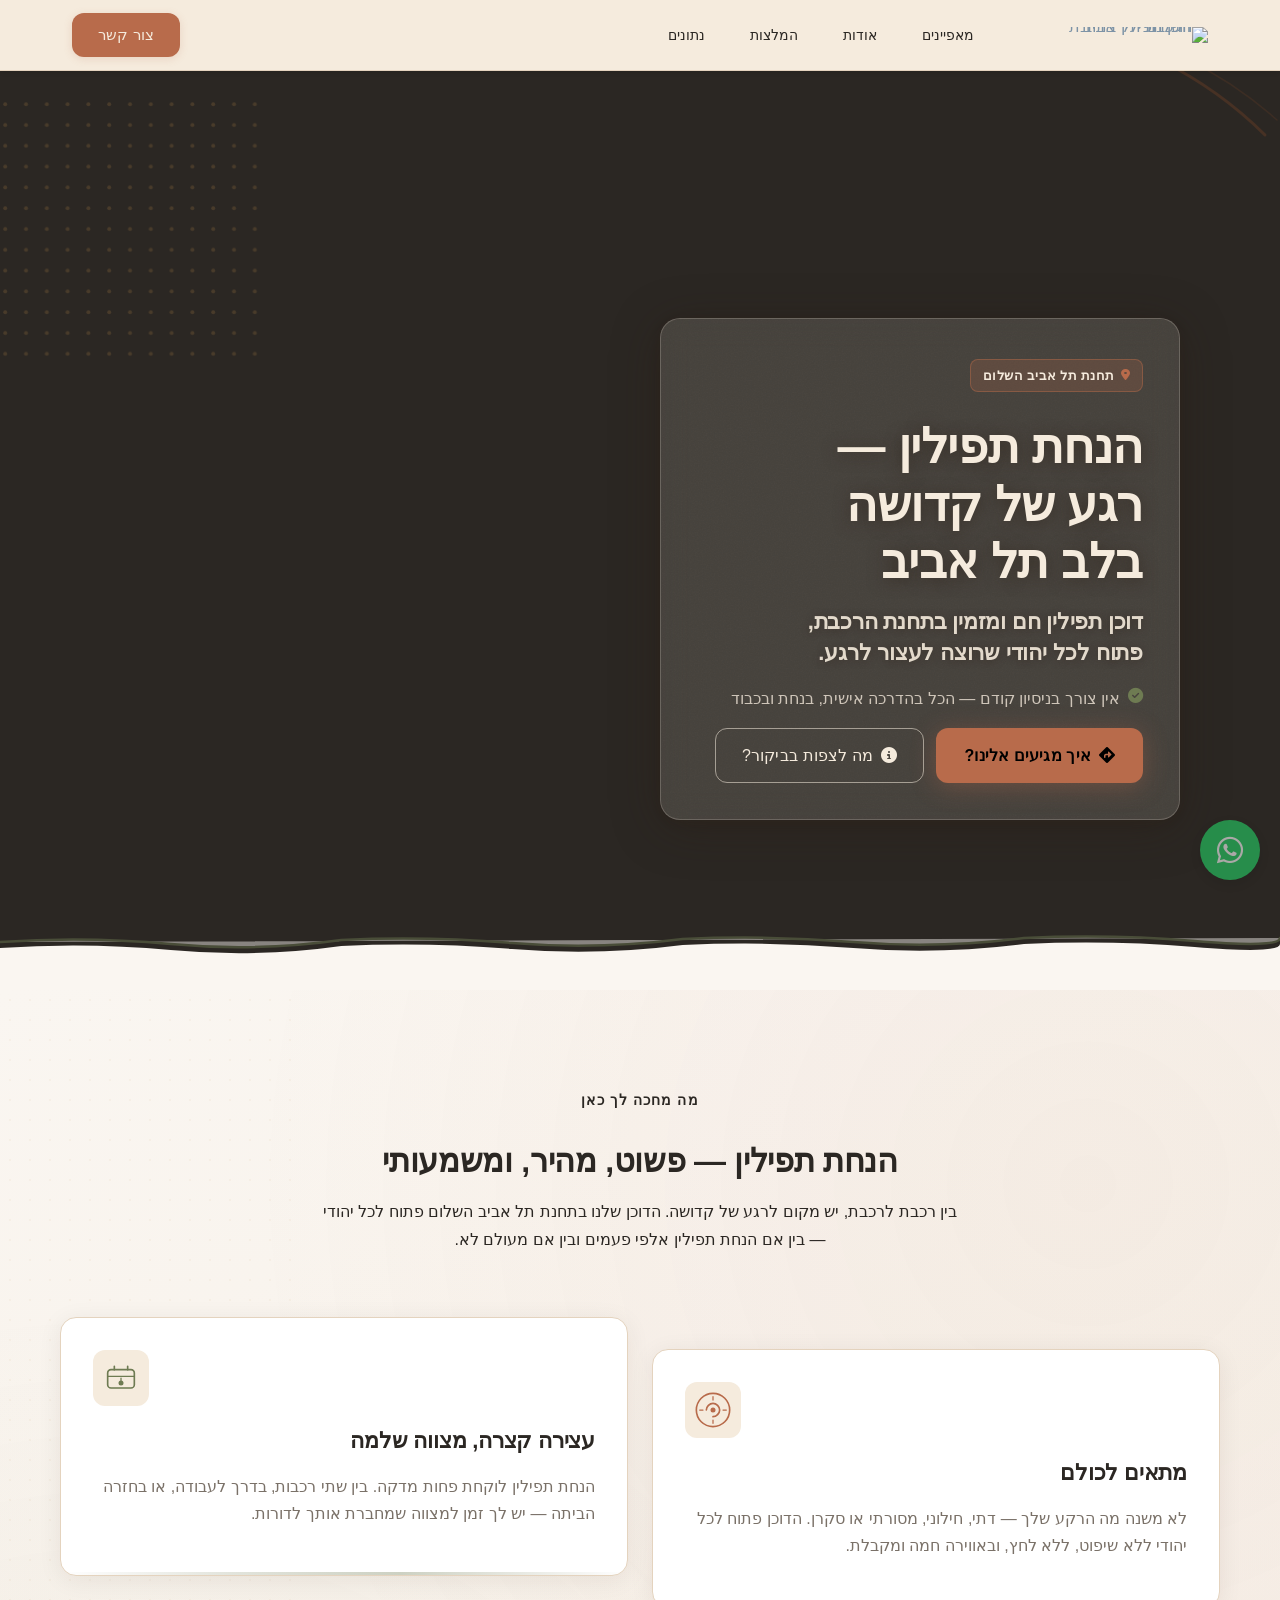
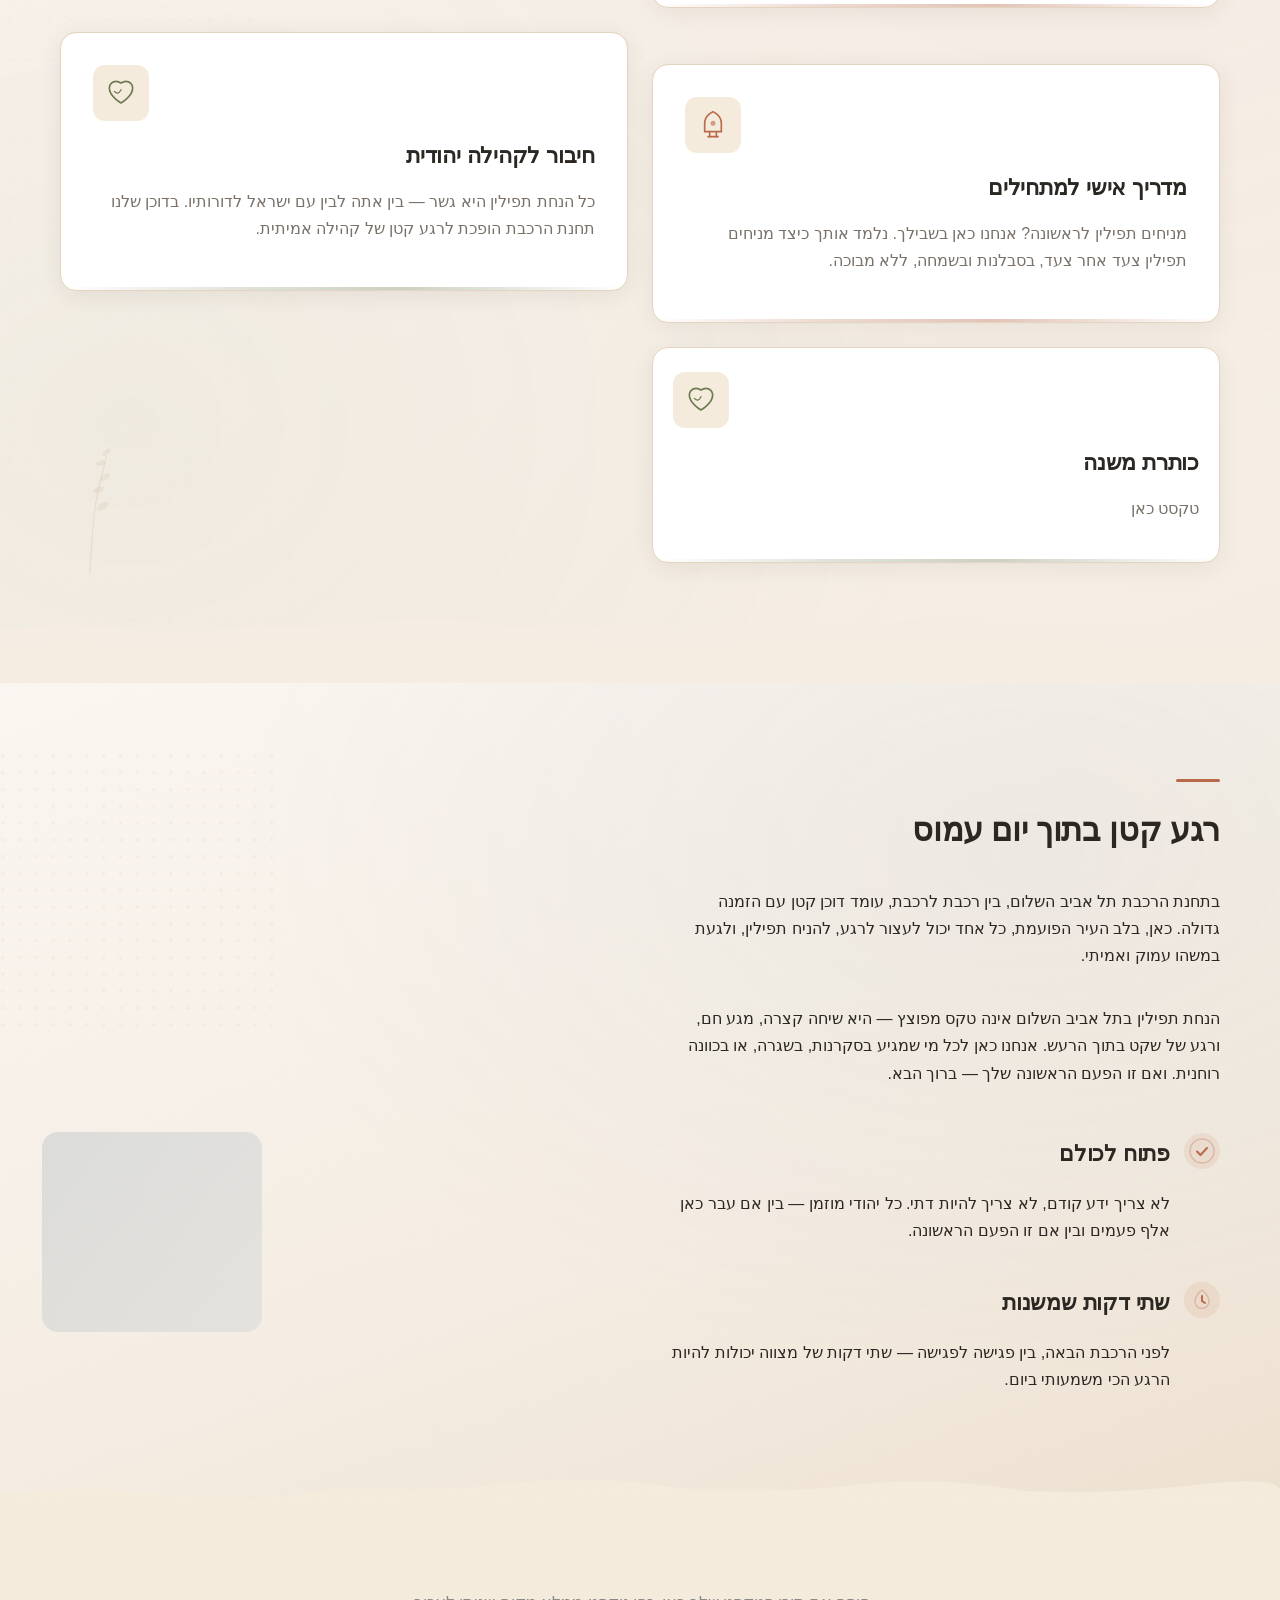
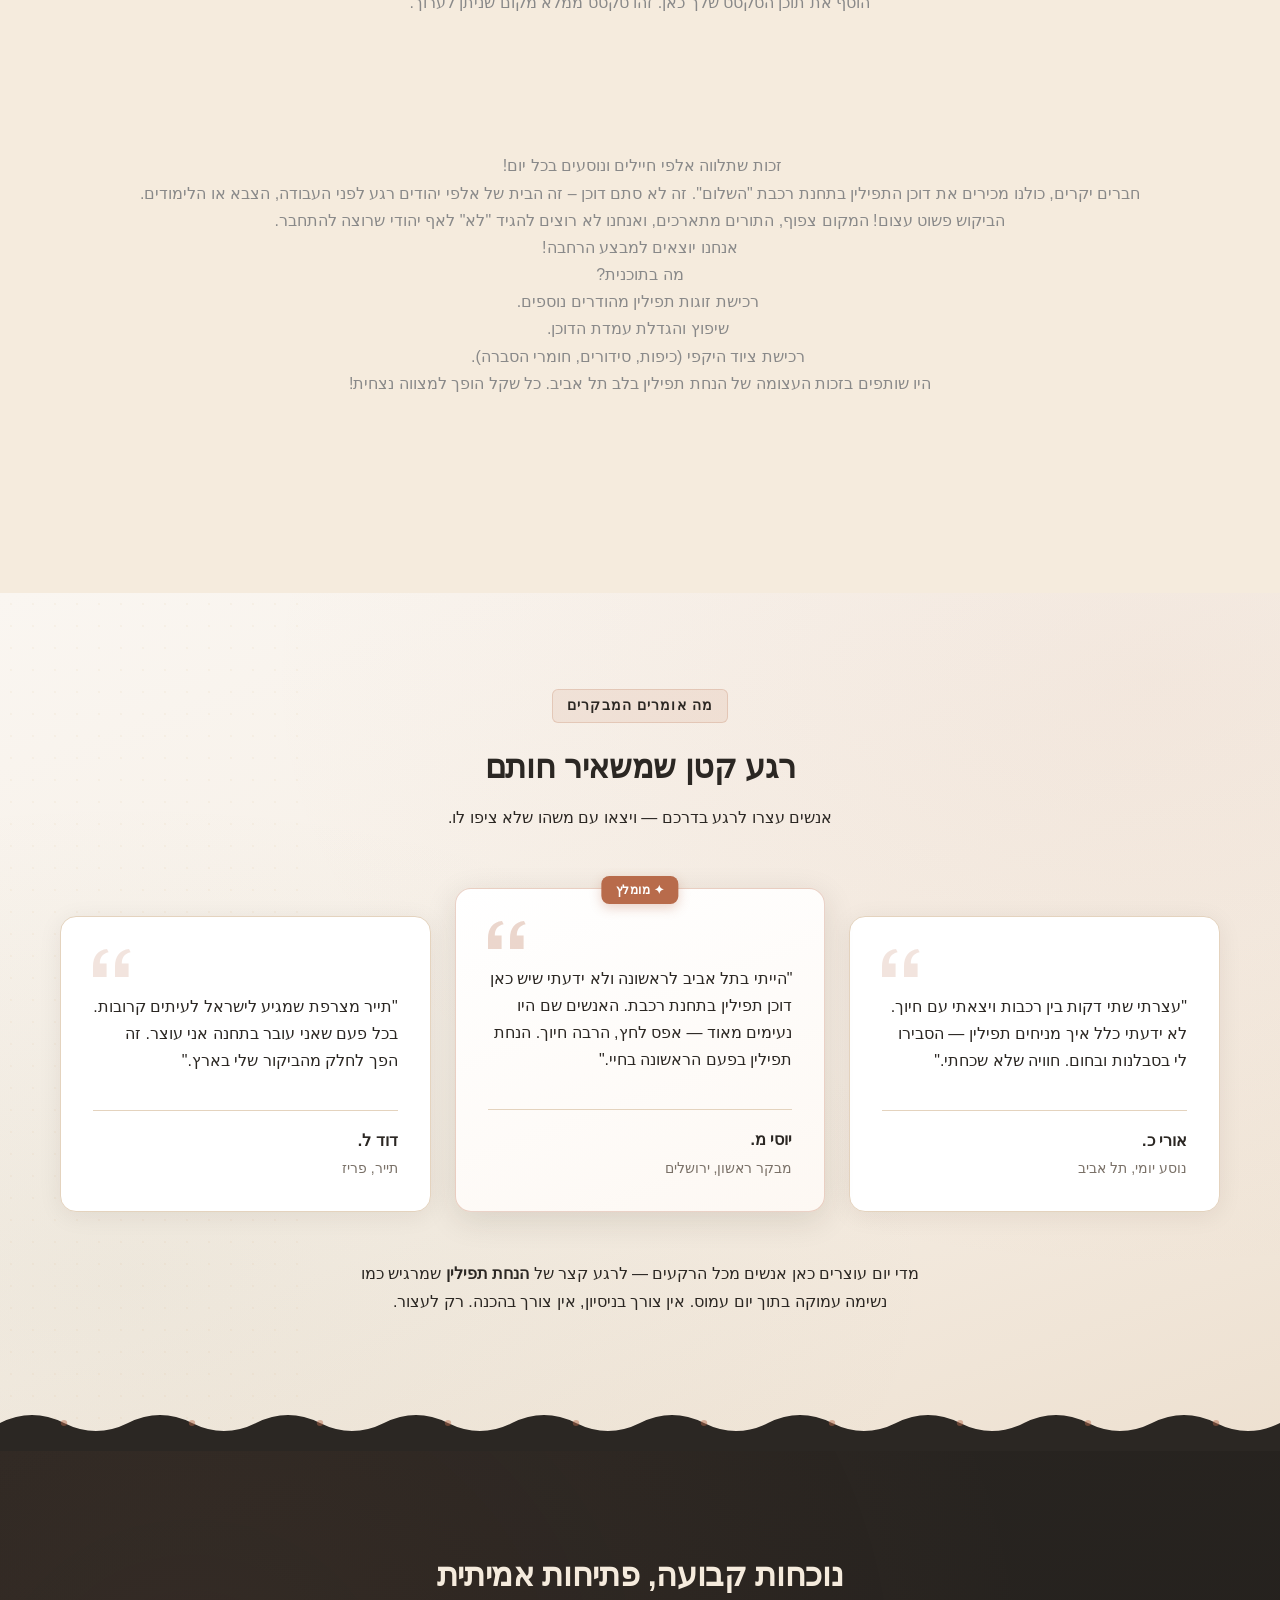
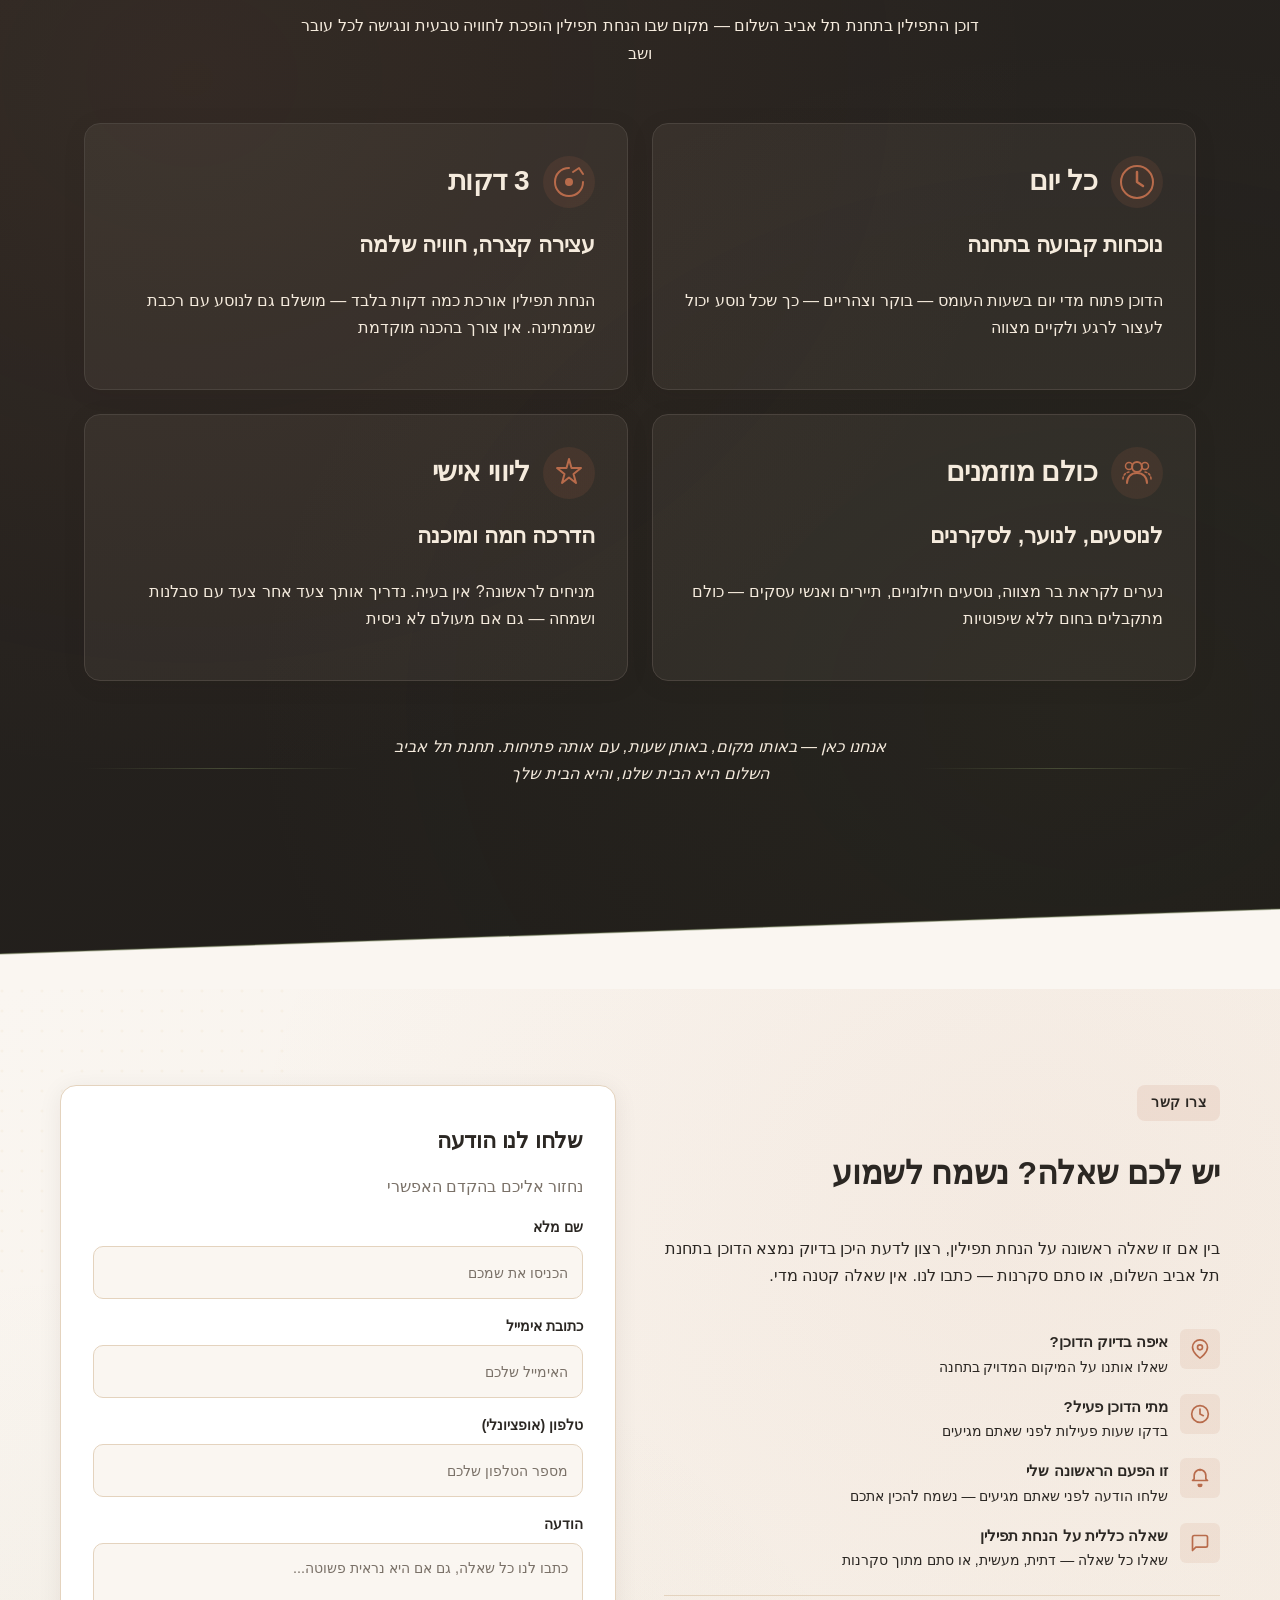
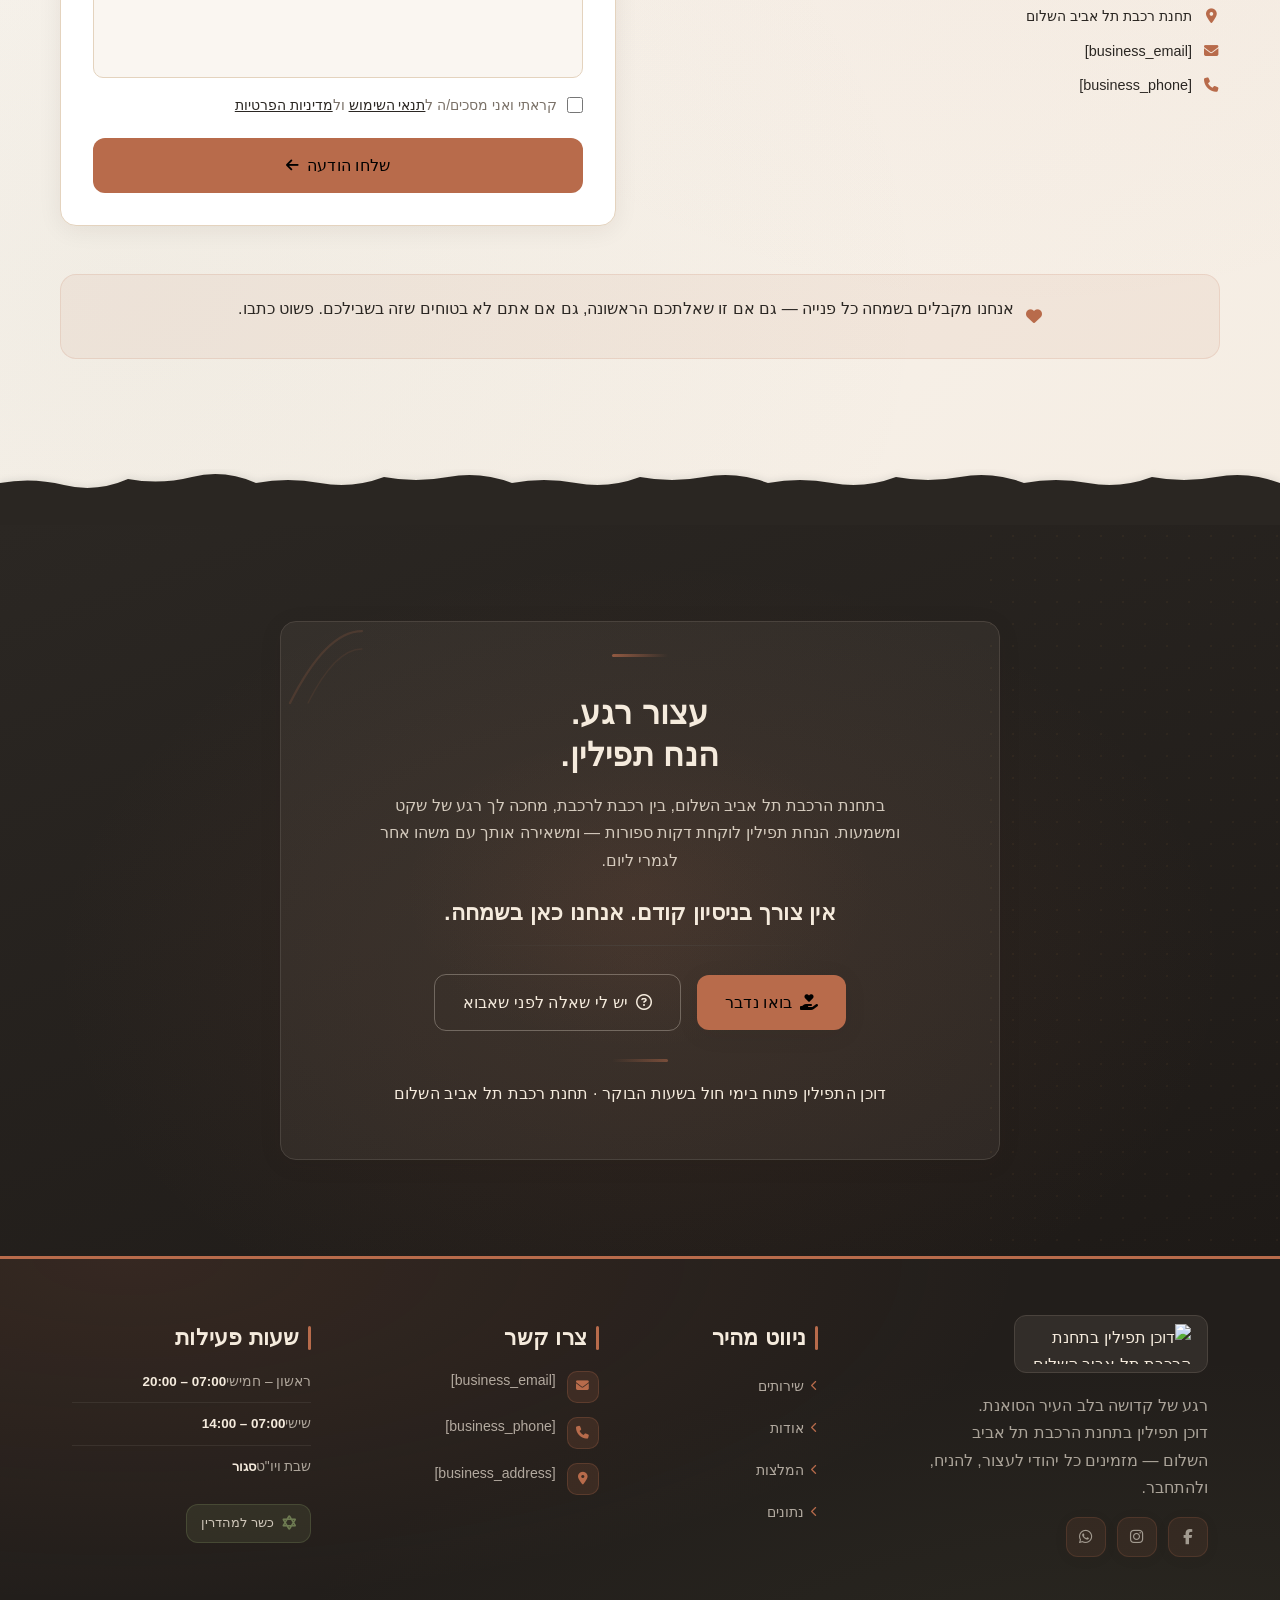
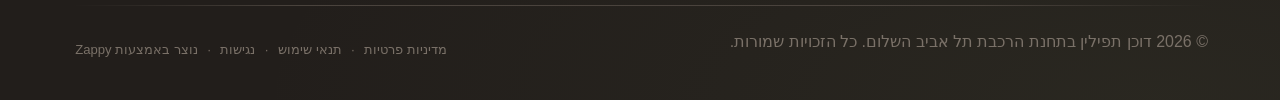
==== commit 4a9a93b8: "Background sync: Progressive GitHub Sync" ====
--- a/index.html
+++ b/index.html
@@ -1047,9 +1047,17 @@
 
 </section>
 
-<section id="layout-1778084752495" class="layout-section" data-zappy-component="true" style="width: 100%; padding: 60px 0; direction: rtl;" data-component-id="empty-section">
+<section id="layout-1778084786931" class="layout-section" data-zappy-component="true" style="width: 100%; padding: 60px 0; direction: rtl;" data-component-id="empty-section">
   <div class="container" style="max-width: 1200px; margin: 0 auto; padding: 0 1.5rem;">
     <p style="font-size: 16px; line-height: 1.7; color: #1F2937; opacity: 0.5; text-align: center; font-family: system-ui, -apple-system, sans-serif;">הוסף את תוכן הטקסט שלך כאן. זהו טקסט ממלא מקום שניתן לערוך.</p>
+  </div>
+</section>
+
+
+
+<section id="layout-1778084752495" class="layout-section" data-zappy-component="true" style="width: 100%; padding: 60px 0px; direction: rtl;" data-component-id="empty-section">
+  <div class="container" style="max-width: 1200px; margin: 0 auto; padding: 0 1.5rem;">
+    <p style="font-size: 16px; line-height: 1.7; color: rgb(31, 41, 55); opacity: 0.5; text-align: center; font-family: system-ui, -apple-system, sans-serif;">זכות שתלווה אלפי חיילים ונוסעים בכל יום!&nbsp;<br>חברים יקרים, כולנו מכירים את דוכן התפילין בתחנת רכבת "השלום". זה לא סתם דוכן – זה הבית של אלפי יהודים רגע לפני העבודה, הצבא או הלימודים.<br>הביקוש פשוט עצום! המקום צפוף, התורים מתארכים, ואנחנו לא רוצים להגיד "לא" לאף יהודי שרוצה להתחבר.<br>אנחנו יוצאים למבצע הרחבה!<br>מה בתוכנית?<br>&nbsp;רכישת זוגות תפילין מהודרים נוספים.<br>&nbsp;שיפוץ והגדלת עמדת הדוכן.<br>&nbsp;רכישת ציוד היקפי (כיפות, סידורים, חומרי הסברה).<br>היו שותפים בזכות העצומה של הנחת תפילין בלב תל אביב. כל שקל הופך למצווה נצחית!</p>
   </div>
 </section>
 
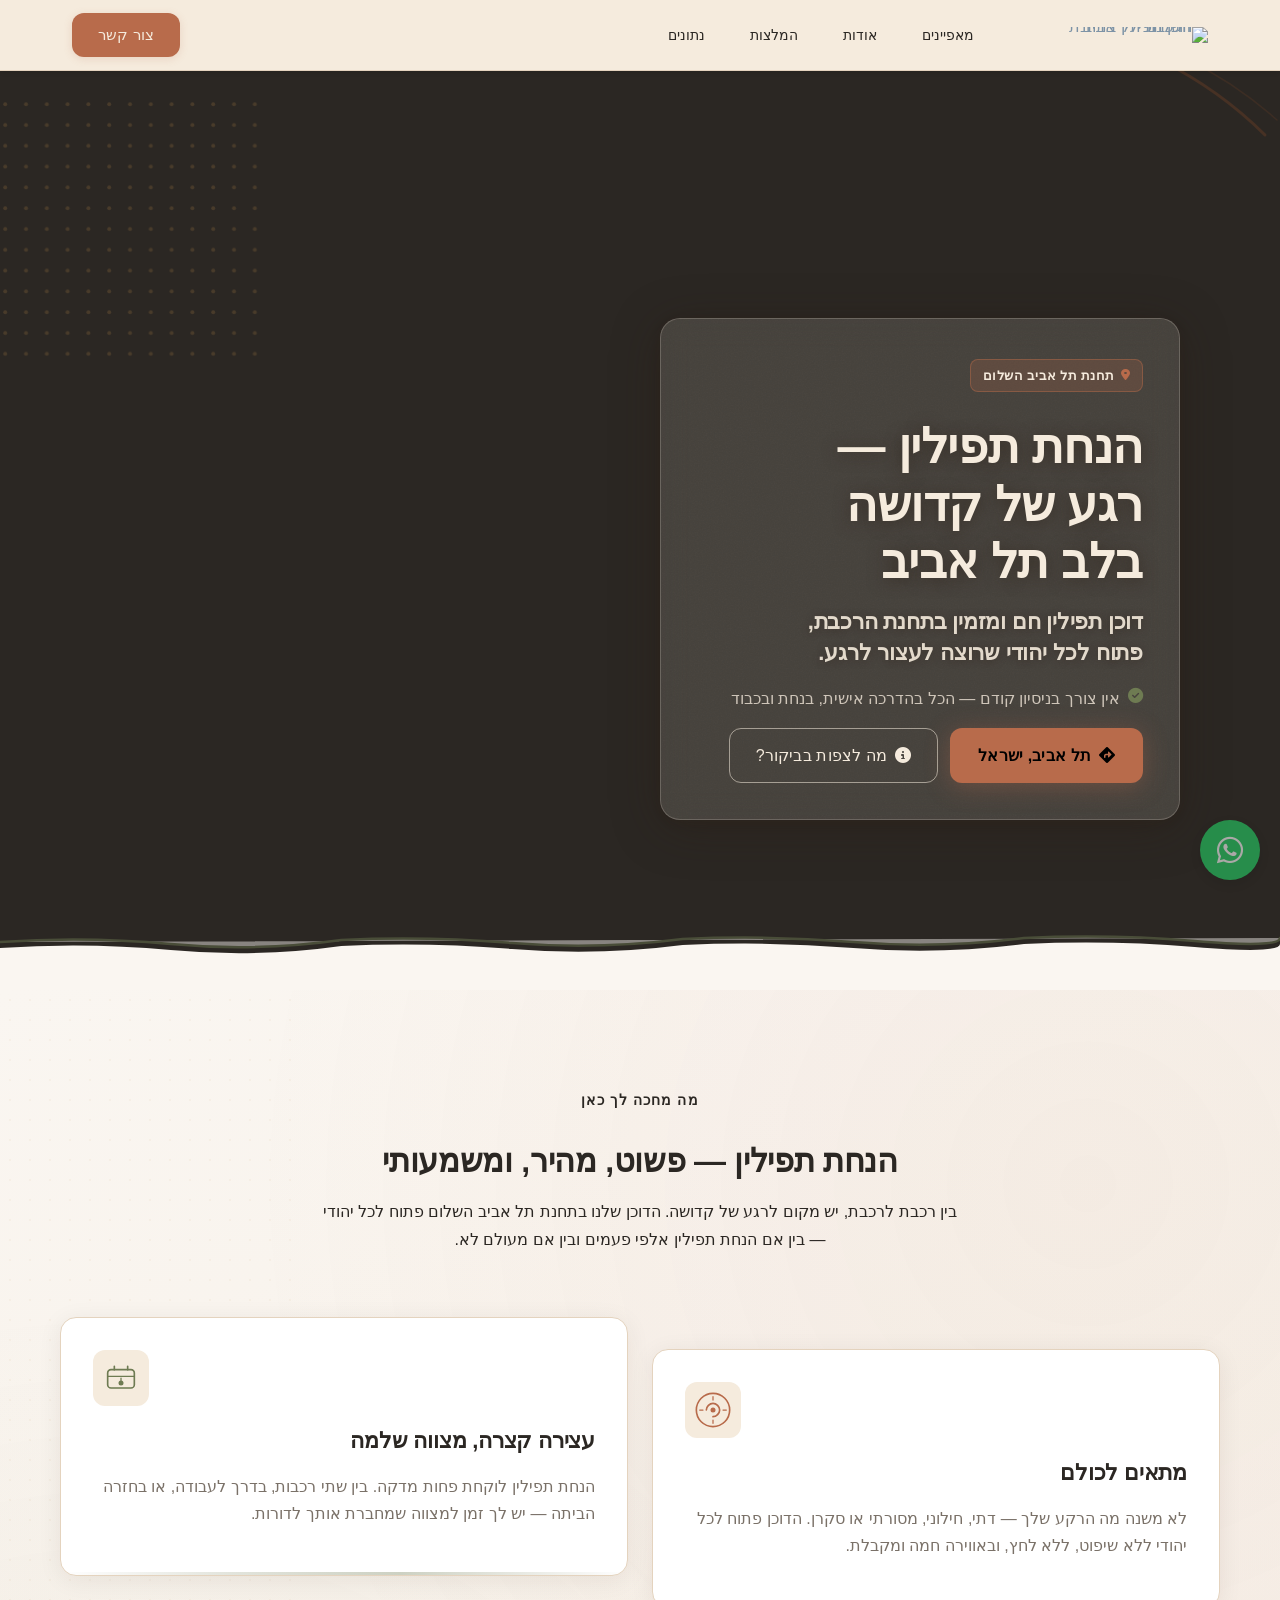
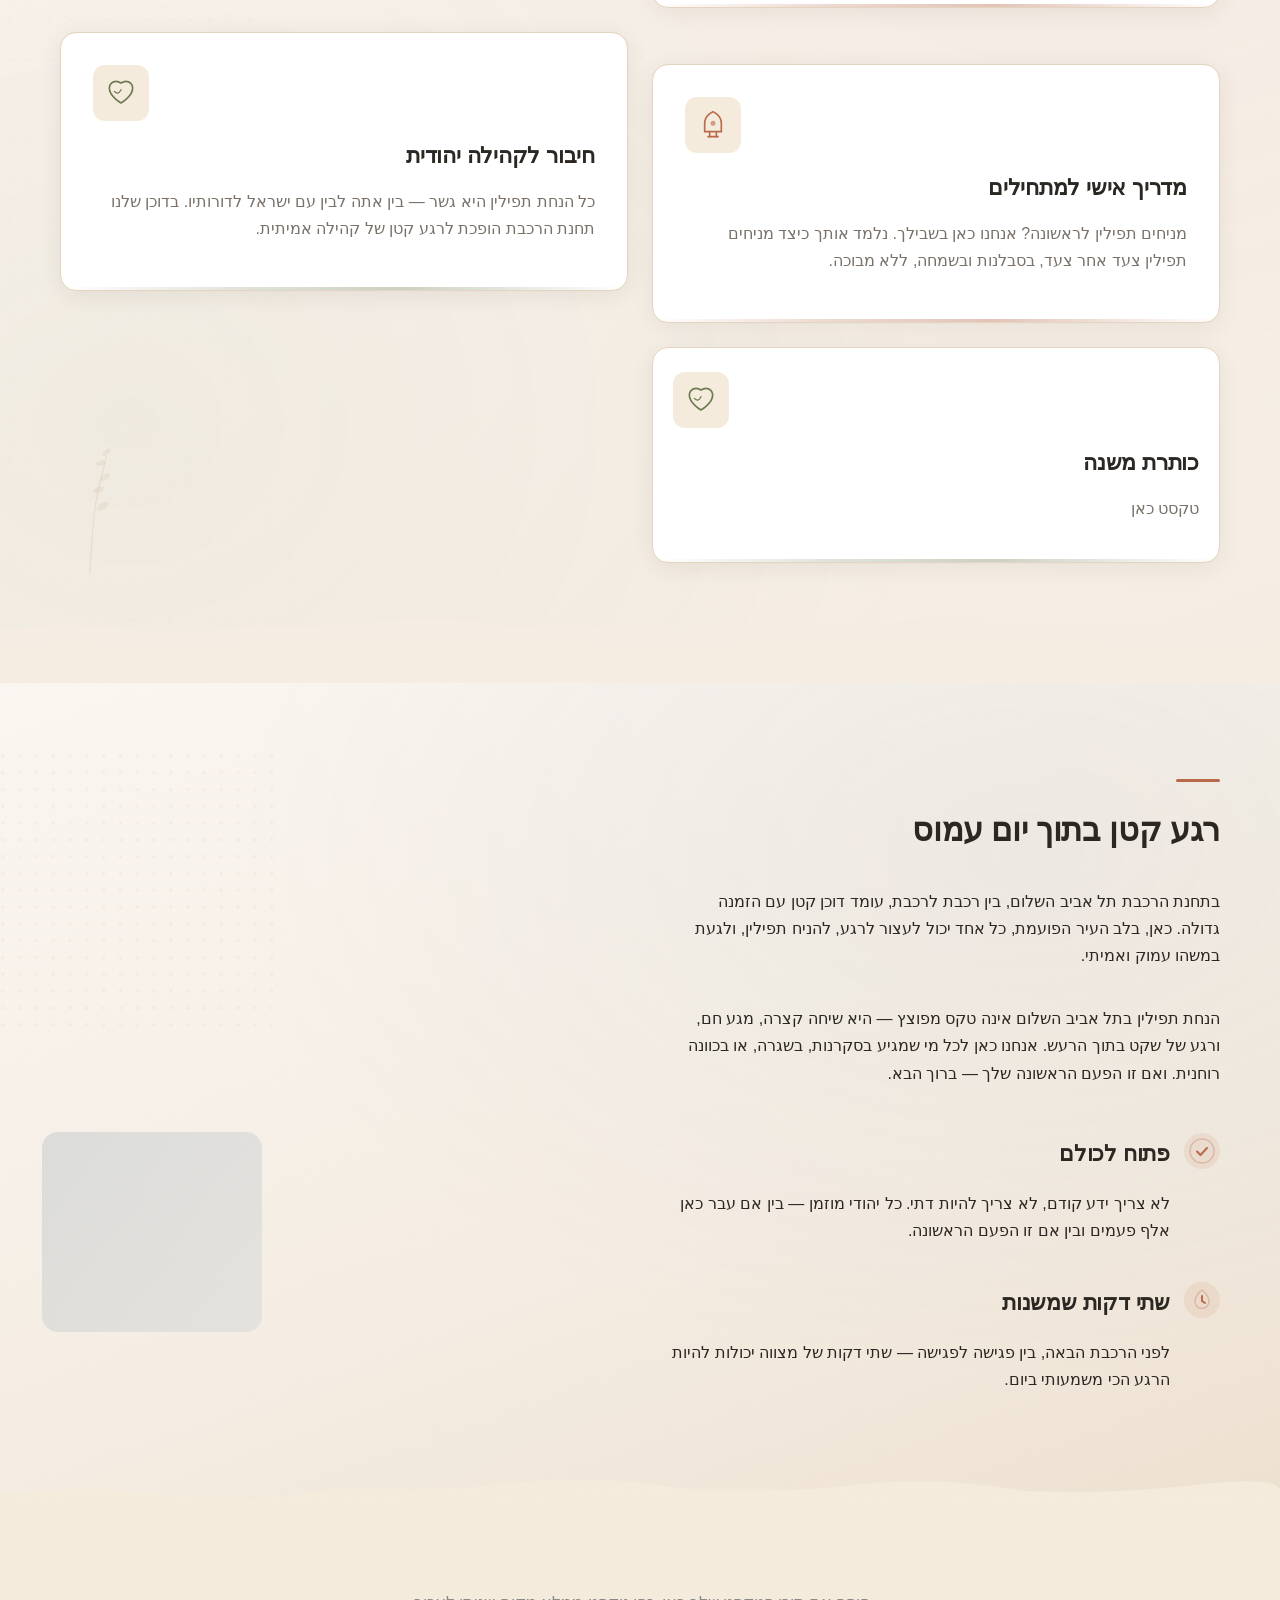
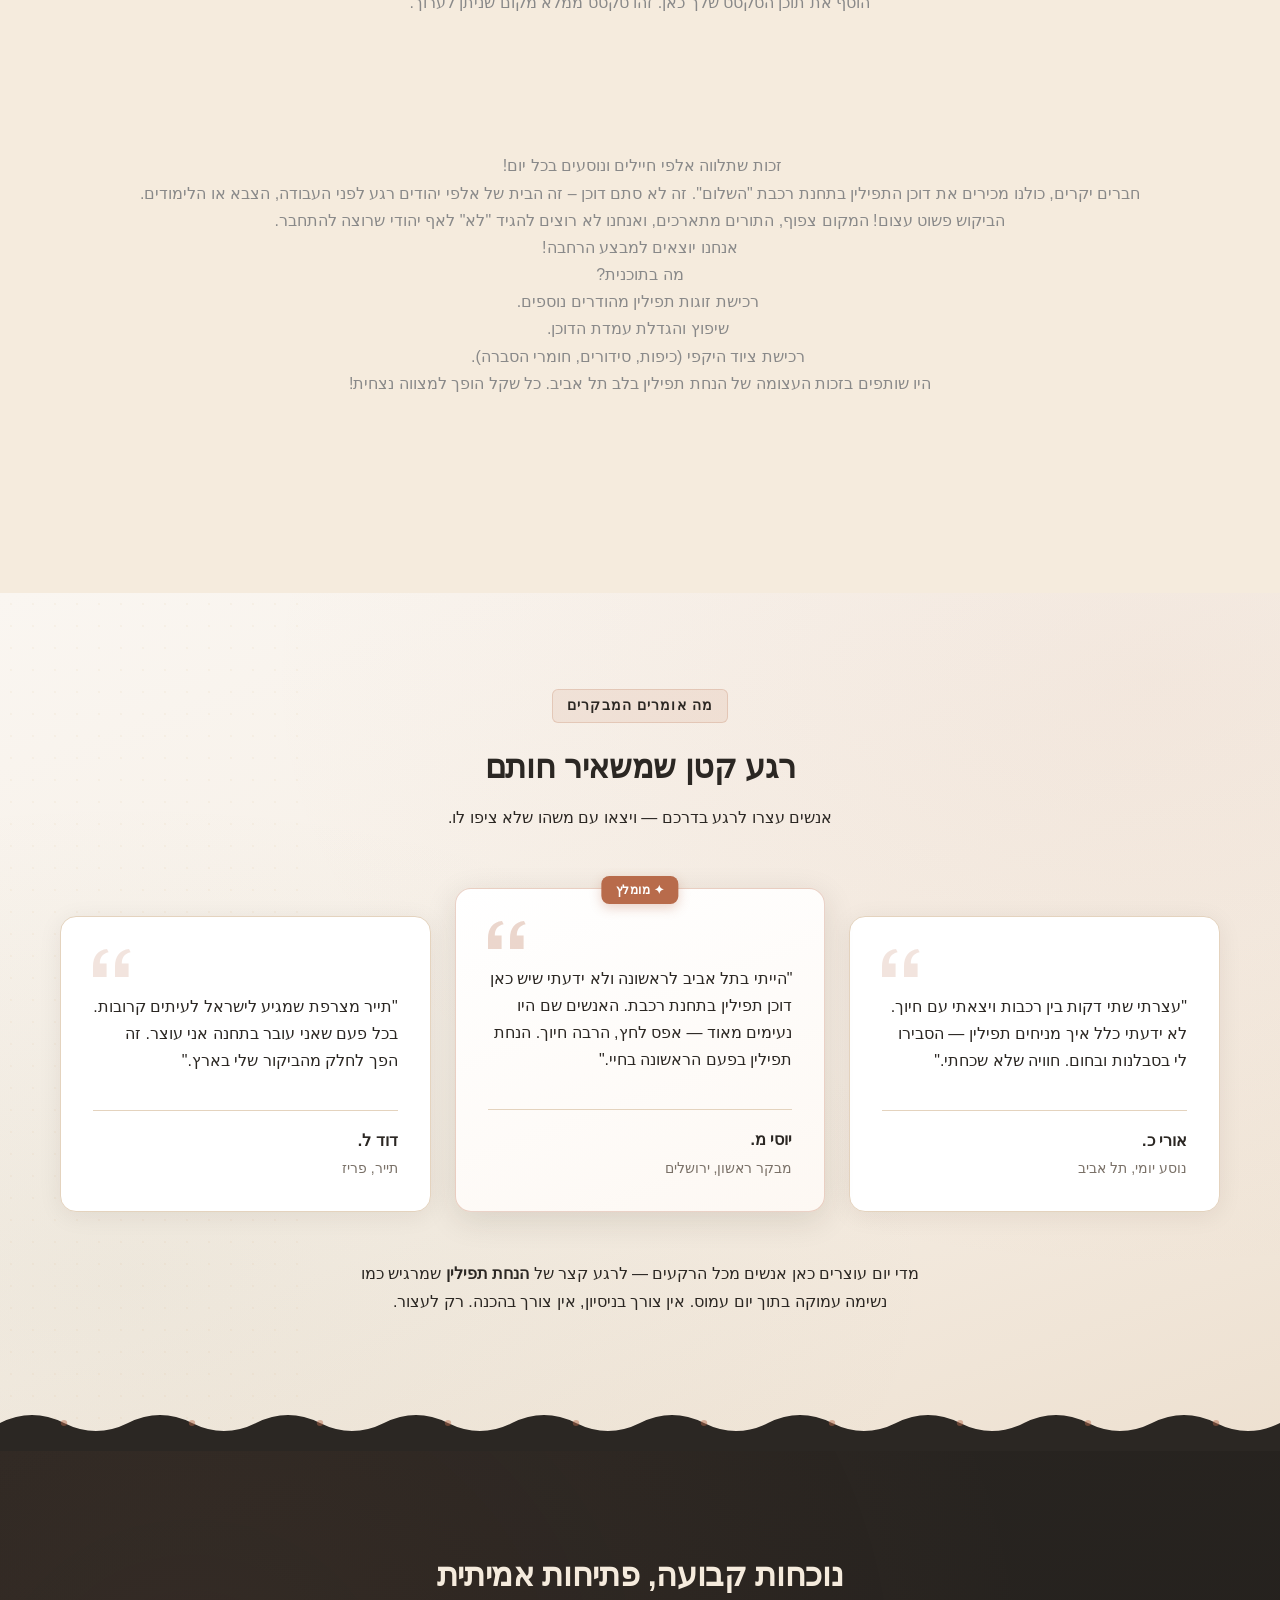
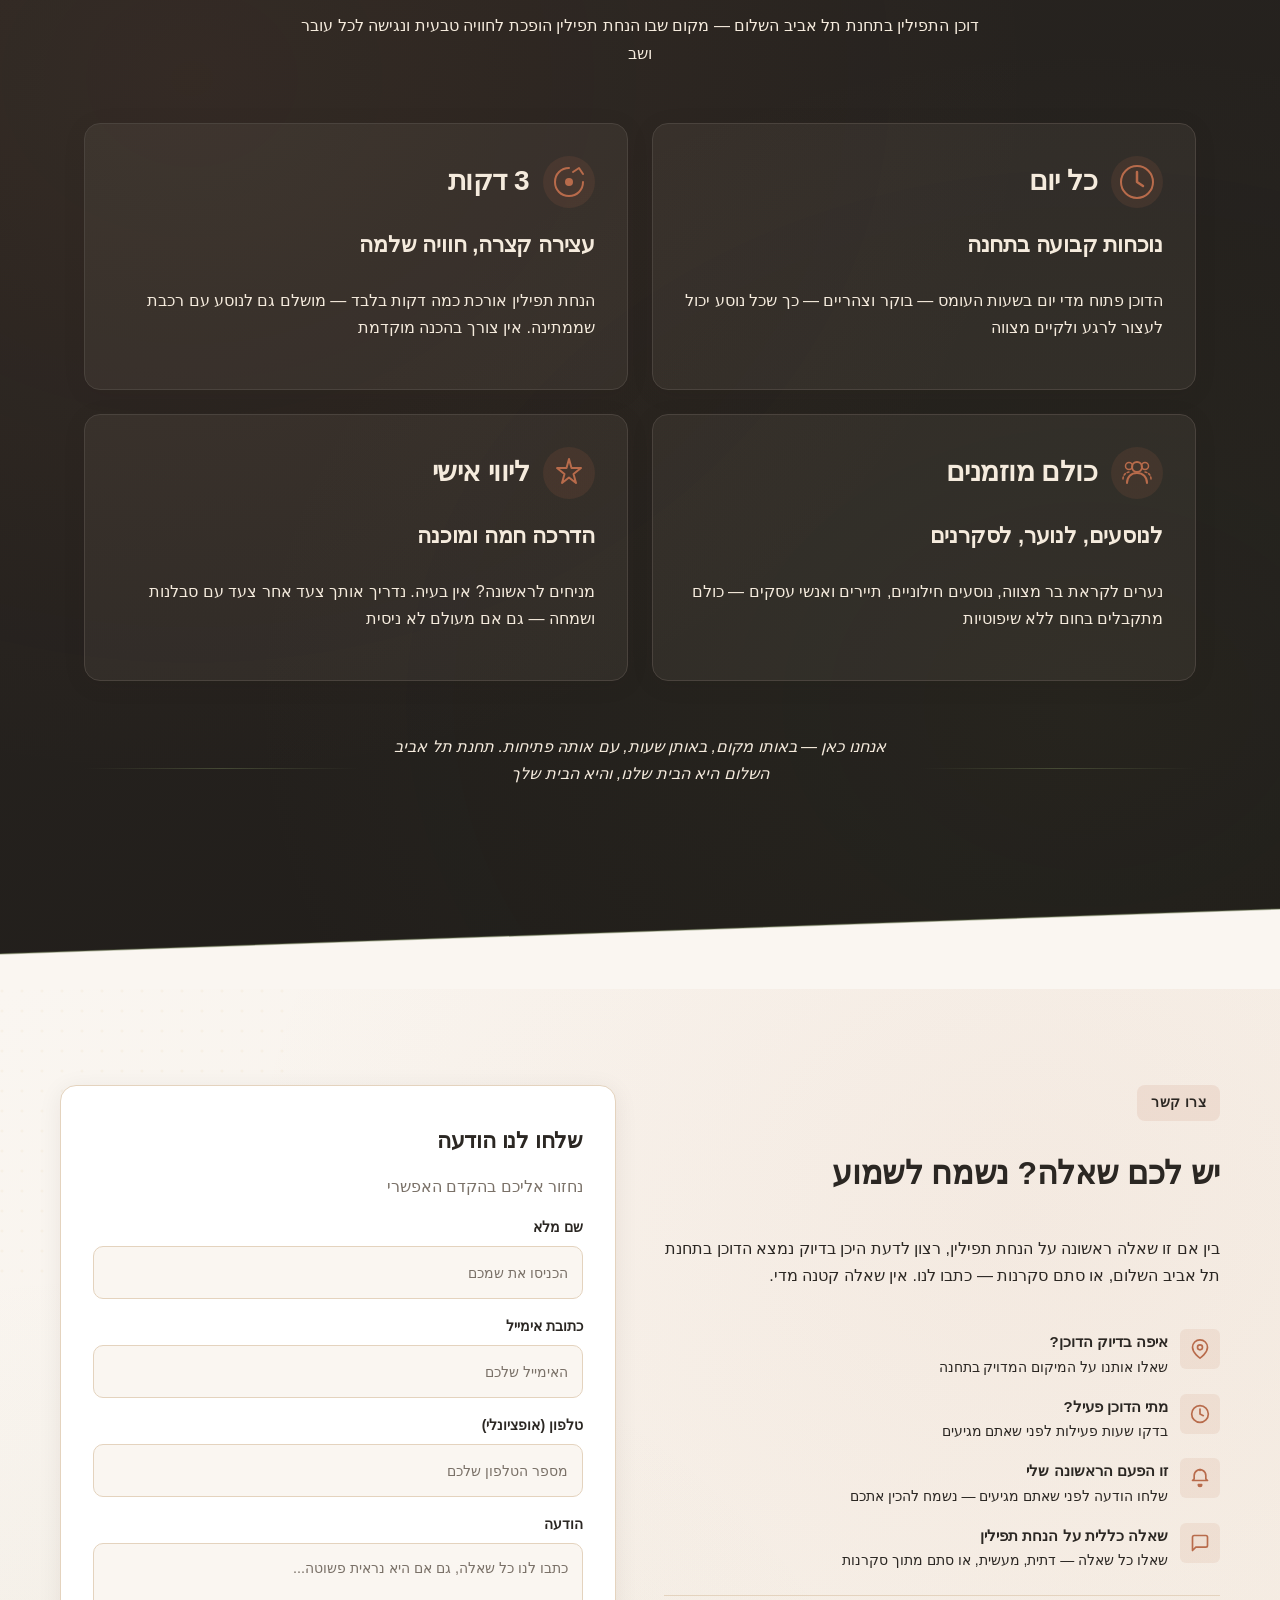
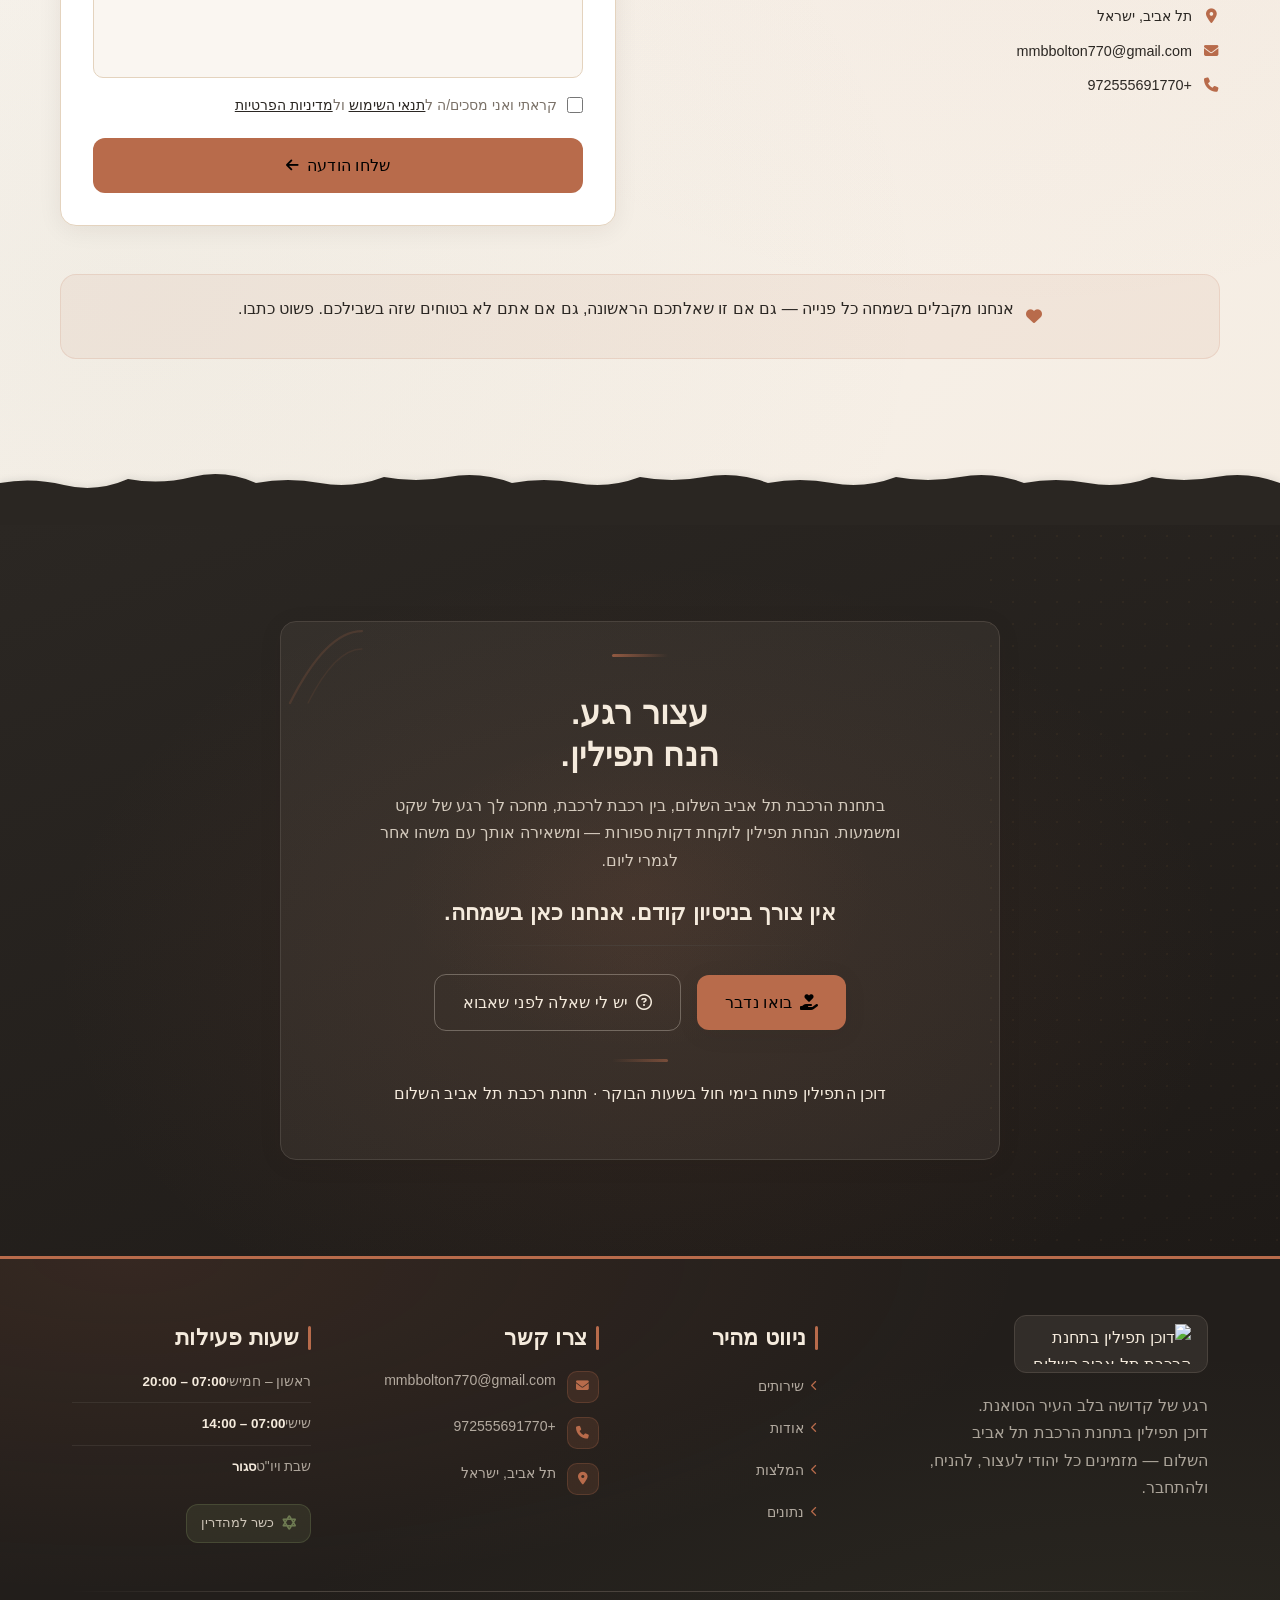
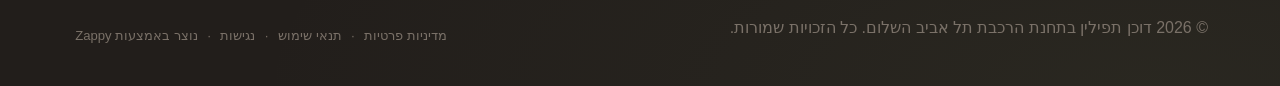
==== commit 5675efc6: "Background sync: Progressive GitHub Sync" ====
--- a/index.html
+++ b/index.html
@@ -339,16 +339,16 @@
   <nav class="navbar" dir="rtl">
   <button class="mobile-toggle" id="mobileToggle" aria-label="Menu">
     <svg class="hamburger-icon" width="24" height="24" viewBox="0 0 24 24" fill="none">
-      <path d="M3 12h18M3 6h18M3 18h18" stroke="currentColor" stroke-width="2" stroke-linecap="round"/>
+      <path d="M3 12h18M3 6h18M3 18h18" stroke="currentColor" stroke-width="2" stroke-linecap="round"></path>
     </svg>
     <svg class="close-icon" width="24" height="24" viewBox="0 0 24 24" fill="none" style="display: none;">
-      <path d="M18 6L6 18M6 6l12 12" stroke="currentColor" stroke-width="2" stroke-linecap="round"/>
+      <path d="M18 6L6 18M6 6l12 12" stroke="currentColor" stroke-width="2" stroke-linecap="round"></path>
     </svg>
   </button>
 
-  <button class="phone-header-btn" data-phone="[business_phone]" aria-label="Call">
+  <button class="phone-header-btn" data-phone="+972555691770" aria-label="Call">
     <svg width="20" height="20" viewBox="0 0 24 24" fill="currentColor">
-      <path d="M22 16.92v3a2 2 0 0 1-2.18 2 19.79 19.79 0 0 1-8.63-3.07 19.5 19.5 0 0 1-6-6 19.79 19.79 0 0 1-3.07-8.67A2 2 0 0 1 4.11 2h3a2 2 0 0 1 2 1.72 12.84 12.84 0 0 0 .7 2.81 2 2 0 0 1-.45 2.11L8.09 9.91a16 16 0 0 0 6 6l1.27-1.27a2 2 0 0 1 2.11-.45 12.84 12.84 0 0 0 2.81.7A2 2 0 0 1 22 16.92z"/>
+      <path d="M22 16.92v3a2 2 0 0 1-2.18 2 19.79 19.79 0 0 1-8.63-3.07 19.5 19.5 0 0 1-6-6 19.79 19.79 0 0 1-3.07-8.67A2 2 0 0 1 4.11 2h3a2 2 0 0 1 2 1.72 12.84 12.84 0 0 0 .7 2.81 2 2 0 0 1-.45 2.11L8.09 9.91a16 16 0 0 0 6 6l1.27-1.27a2 2 0 0 1 2.11-.45 12.84 12.84 0 0 0 2.81.7A2 2 0 0 1 22 16.92z"></path>
     </svg>
   </button>
 
@@ -749,7 +749,7 @@
         const phoneLinks = document.querySelectorAll('a[href^="tel:"]');
         const phoneNumber = phoneLinks.length > 0 
           ? phoneLinks[0].getAttribute('href').replace('tel:', '')
-          : '[business_phone]';
+          : '+972555691770';
         
         window.location.href = 'tel:' + phoneNumber;
         console.log('[Navbar] Phone button clicked');
@@ -777,16 +777,16 @@
 
   <!-- Decorative corner flourish -->
   <svg class="index-hero-corner-flourish" aria-hidden="true" data-no-icon-edit="true" viewBox="0 0 120 100" fill="none" xmlns="http://www.w3.org/2000/svg">
-    <path d="M10,90 Q40,60 80,40 Q100,30 115,10" stroke="#C8622A" stroke-width="2" stroke-linecap="round" fill="none" opacity="0.18"/>
-    <path d="M2,80 Q30,55 65,38 Q90,25 108,5" stroke="#C8622A" stroke-width="1" stroke-linecap="round" fill="none" opacity="0.1"/>
+    <path d="M10,90 Q40,60 80,40 Q100,30 115,10" stroke="#C8622A" stroke-width="2" stroke-linecap="round" fill="none" opacity="0.18"></path>
+    <path d="M2,80 Q30,55 65,38 Q90,25 108,5" stroke="#C8622A" stroke-width="1" stroke-linecap="round" fill="none" opacity="0.1"></path>
   </svg>
 
   <!-- Dot pattern decoration -->
   <svg class="index-hero-dots" aria-hidden="true" data-no-icon-edit="true" viewBox="0 0 200 200" xmlns="http://www.w3.org/2000/svg">
     <pattern id="hero-dot-pattern" x="0" y="0" width="16" height="16" patternUnits="userSpaceOnUse">
-      <circle cx="4" cy="4" r="1.5" fill="#C8914A" opacity="0.35"/>
+      <circle cx="4" cy="4" r="1.5" fill="#C8914A" opacity="0.35"></circle>
     </pattern>
-    <rect width="200" height="200" fill="url(#hero-dot-pattern)"/>
+    <rect width="200" height="200" fill="url(#hero-dot-pattern)"></rect>
   </svg>
 
   <!-- Content Overlay Card -->
@@ -813,9 +813,7 @@
       <!-- CTA Buttons -->
       <div class="index-hero-ctas">
         <a href="#contact" class="index-hero-btn-primary">
-          <i class="fas fa-directions" aria-hidden="true"></i>
-          איך מגיעים אלינו?
-        </a>
+          <i class="fas fa-directions" aria-hidden="true"></i>תל אביב, ישראל</a>
         <a href="#about" class="index-hero-btn-secondary">
           <i class="fas fa-info-circle" aria-hidden="true"></i>
           מה לצפות בביקור?
@@ -828,9 +826,9 @@
   <div class="index-hero-divider-wrapper">
     <svg data-no-icon-edit="true" aria-hidden="true" viewBox="0 0 1200 90" preserveAspectRatio="none" xmlns="http://www.w3.org/2000/svg">
       <!-- Olive hand-drawn accent line -->
-      <path d="M0,42 Q80,36 160,44 T320,40 Q400,36 480,43 T640,39 Q720,35 800,42 T960,38 Q1040,34 1120,41 T1200,38" stroke="#6E7B52" stroke-width="2.5" stroke-linecap="round" fill="#FAF6F1" opacity="0.45"/>
+      <path d="M0,42 Q80,36 160,44 T320,40 Q400,36 480,43 T640,39 Q720,35 800,42 T960,38 Q1040,34 1120,41 T1200,38" stroke="#6E7B52" stroke-width="2.5" stroke-linecap="round" fill="#FAF6F1" opacity="0.45"></path>
       <!-- Sand fill for transition -->
-      <path d="M0,90 L0,48 Q80,42 160,50 T320,46 Q400,42 480,49 T640,45 Q720,41 800,48 T960,44 Q1040,40 1120,47 T1200,44 L1200,90 Z" fill="#FAF6F1"/>
+      <path d="M0,90 L0,48 Q80,42 160,50 T320,46 Q400,42 480,49 T640,45 Q720,41 800,48 T960,44 Q1040,40 1120,47 T1200,44 L1200,90 Z" fill="#FAF6F1"></path>
     </svg>
   </div>
 </section>
@@ -841,12 +839,12 @@
 
   <!-- Wheat branch decoration -->
   <svg class="ifs-wheat-branch" data-no-icon-edit="true" aria-hidden="true" viewBox="0 0 120 200" fill="none" xmlns="http://www.w3.org/2000/svg">
-    <path d="M60 190 C60 190 62 150 65 120 C68 90 75 70 80 50" stroke="#C8B090" stroke-width="1.5" stroke-linecap="round" fill="none" opacity="0.35"/>
-    <ellipse cx="75" cy="110" rx="8" ry="4" fill="#C8B090" opacity="0.25" transform="rotate(-30 75 110)"/>
-    <ellipse cx="70" cy="90" rx="7" ry="3.5" fill="#C8B090" opacity="0.25" transform="rotate(-20 70 90)"/>
-    <ellipse cx="78" cy="75" rx="7" ry="3.5" fill="#C8B090" opacity="0.25" transform="rotate(-35 78 75)"/>
-    <ellipse cx="73" cy="58" rx="6" ry="3" fill="#C8B090" opacity="0.25" transform="rotate(-15 73 58)"/>
-    <ellipse cx="80" cy="45" rx="6" ry="3" fill="#C8B090" opacity="0.25" transform="rotate(-40 80 45)"/>
+    <path d="M60 190 C60 190 62 150 65 120 C68 90 75 70 80 50" stroke="#C8B090" stroke-width="1.5" stroke-linecap="round" fill="none" opacity="0.35"></path>
+    <ellipse cx="75" cy="110" rx="8" ry="4" fill="#C8B090" opacity="0.25" transform="rotate(-30 75 110)"></ellipse>
+    <ellipse cx="70" cy="90" rx="7" ry="3.5" fill="#C8B090" opacity="0.25" transform="rotate(-20 70 90)"></ellipse>
+    <ellipse cx="78" cy="75" rx="7" ry="3.5" fill="#C8B090" opacity="0.25" transform="rotate(-35 78 75)"></ellipse>
+    <ellipse cx="73" cy="58" rx="6" ry="3" fill="#C8B090" opacity="0.25" transform="rotate(-15 73 58)"></ellipse>
+    <ellipse cx="80" cy="45" rx="6" ry="3" fill="#C8B090" opacity="0.25" transform="rotate(-40 80 45)"></ellipse>
   </svg>
 
   <div class="ifs-container">
@@ -864,10 +862,10 @@
       <article class="ifs-card ifs-card--offset-down" data-grid-item-index="0">
         <div class="ifs-card-icon">
           <svg data-element-type="icon" data-icon-type="svg" viewBox="0 0 48 48" fill="none" xmlns="http://www.w3.org/2000/svg" width="40" height="40" aria-hidden="true">
-            <circle cx="24" cy="24" r="20" stroke="#B86B4B" stroke-width="2"/>
-            <path d="M16 24 C16 20 20 16 24 16 C28 16 32 20 32 24 C32 28 28 32 24 32" stroke="#B86B4B" stroke-width="2" stroke-linecap="round" fill="none"/>
-            <circle cx="24" cy="24" r="3" fill="#B86B4B"/>
-            <path d="M24 8 L24 12 M24 36 L24 40 M8 24 L12 24 M36 24 L40 24" stroke="#B86B4B" stroke-width="1.5" stroke-linecap="round"/>
+            <circle cx="24" cy="24" r="20" stroke="#B86B4B" stroke-width="2"></circle>
+            <path d="M16 24 C16 20 20 16 24 16 C28 16 32 20 32 24 C32 28 28 32 24 32" stroke="#B86B4B" stroke-width="2" stroke-linecap="round" fill="none"></path>
+            <circle cx="24" cy="24" r="3" fill="#B86B4B"></circle>
+            <path d="M24 8 L24 12 M24 36 L24 40 M8 24 L12 24 M36 24 L40 24" stroke="#B86B4B" stroke-width="1.5" stroke-linecap="round"></path>
           </svg>
         </div>
         <div class="ifs-card-content">
@@ -881,11 +879,11 @@
       <article class="ifs-card" data-grid-item-index="1">
         <div class="ifs-card-icon">
           <svg data-element-type="icon" data-icon-type="svg" viewBox="0 0 48 48" fill="none" xmlns="http://www.w3.org/2000/svg" width="40" height="40" aria-hidden="true">
-            <rect x="8" y="14" width="32" height="22" rx="4" stroke="#6E7B52" stroke-width="2"/>
-            <path d="M16 14 L16 10 M32 14 L32 10" stroke="#6E7B52" stroke-width="2" stroke-linecap="round"/>
-            <path d="M8 22 L40 22" stroke="#6E7B52" stroke-width="1.5"/>
-            <circle cx="24" cy="30" r="3" fill="#6E7B52"/>
-            <path d="M24 27 L24 24" stroke="#6E7B52" stroke-width="1.5" stroke-linecap="round"/>
+            <rect x="8" y="14" width="32" height="22" rx="4" stroke="#6E7B52" stroke-width="2"></rect>
+            <path d="M16 14 L16 10 M32 14 L32 10" stroke="#6E7B52" stroke-width="2" stroke-linecap="round"></path>
+            <path d="M8 22 L40 22" stroke="#6E7B52" stroke-width="1.5"></path>
+            <circle cx="24" cy="30" r="3" fill="#6E7B52"></circle>
+            <path d="M24 27 L24 24" stroke="#6E7B52" stroke-width="1.5" stroke-linecap="round"></path>
           </svg>
         </div>
         <div class="ifs-card-content">
@@ -899,10 +897,10 @@
       <article class="ifs-card ifs-card--offset-down" data-grid-item-index="2">
         <div class="ifs-card-icon">
           <svg data-element-type="icon" data-icon-type="svg" viewBox="0 0 48 48" fill="none" xmlns="http://www.w3.org/2000/svg" width="40" height="40" aria-hidden="true">
-            <path d="M24 8 C24 8 14 12 14 22 L14 32 L34 32 L34 22 C34 12 24 8 24 8Z" stroke="#B86B4B" stroke-width="2" stroke-linejoin="round" fill="none"/>
-            <path d="M20 32 L20 38 M28 32 L28 38" stroke="#B86B4B" stroke-width="2" stroke-linecap="round"/>
-            <path d="M18 38 L30 38" stroke="#B86B4B" stroke-width="2" stroke-linecap="round"/>
-            <circle cx="24" cy="22" r="3" fill="#B86B4B" opacity="0.6"/>
+            <path d="M24 8 C24 8 14 12 14 22 L14 32 L34 32 L34 22 C34 12 24 8 24 8Z" stroke="#B86B4B" stroke-width="2" stroke-linejoin="round" fill="none"></path>
+            <path d="M20 32 L20 38 M28 32 L28 38" stroke="#B86B4B" stroke-width="2" stroke-linecap="round"></path>
+            <path d="M18 38 L30 38" stroke="#B86B4B" stroke-width="2" stroke-linecap="round"></path>
+            <circle cx="24" cy="22" r="3" fill="#B86B4B" opacity="0.6"></circle>
           </svg>
         </div>
         <div class="ifs-card-content">
@@ -916,8 +914,8 @@
       <article class="ifs-card" data-grid-item-index="3">
         <div class="ifs-card-icon">
           <svg data-element-type="icon" data-icon-type="svg" viewBox="0 0 48 48" fill="none" xmlns="http://www.w3.org/2000/svg" width="40" height="40" aria-hidden="true">
-            <path d="M24 36 C24 36 10 28 10 18 C10 13 14 10 18 10 C21 10 24 12 24 12 C24 12 27 10 30 10 C34 10 38 13 38 18 C38 28 24 36 24 36Z" stroke="#6E7B52" stroke-width="2" stroke-linejoin="round" fill="none"/>
-            <path d="M16 22 C16 22 18 24 20 24 C22 24 24 20 24 20" stroke="#6E7B52" stroke-width="1.5" stroke-linecap="round" fill="none"/>
+            <path d="M24 36 C24 36 10 28 10 18 C10 13 14 10 18 10 C21 10 24 12 24 12 C24 12 27 10 30 10 C34 10 38 13 38 18 C38 28 24 36 24 36Z" stroke="#6E7B52" stroke-width="2" stroke-linejoin="round" fill="none"></path>
+            <path d="M16 22 C16 22 18 24 20 24 C22 24 24 20 24 20" stroke="#6E7B52" stroke-width="1.5" stroke-linecap="round" fill="none"></path>
           </svg>
         </div>
         <div class="ifs-card-content">
@@ -928,8 +926,8 @@
       </article><article class="ifs-card" style="background-color: rgb(255, 255, 255) !important; padding: 24px 20px !important; box-sizing: border-box; grid-area: auto !important;" data-grid-item-index="4">
         <div class="ifs-card-icon">
           <svg data-element-type="icon" data-icon-type="svg" viewBox="0 0 48 48" fill="none" xmlns="http://www.w3.org/2000/svg" width="40" height="40" aria-hidden="true" data-element-id="icon-1778083895913-6beasq5up">
-            <path d="M24 36 C24 36 10 28 10 18 C10 13 14 10 18 10 C21 10 24 12 24 12 C24 12 27 10 30 10 C34 10 38 13 38 18 C38 28 24 36 24 36Z" stroke="#6E7B52" stroke-width="2" stroke-linejoin="round" fill="none"/>
-            <path d="M16 22 C16 22 18 24 20 24 C22 24 24 20 24 20" stroke="#6E7B52" stroke-width="1.5" stroke-linecap="round" fill="none"/>
+            <path d="M24 36 C24 36 10 28 10 18 C10 13 14 10 18 10 C21 10 24 12 24 12 C24 12 27 10 30 10 C34 10 38 13 38 18 C38 28 24 36 24 36Z" stroke="#6E7B52" stroke-width="2" stroke-linejoin="round" fill="none"></path>
+            <path d="M16 22 C16 22 18 24 20 24 C22 24 24 20 24 20" stroke="#6E7B52" stroke-width="1.5" stroke-linecap="round" fill="none"></path>
           </svg>
         </div>
         <div class="ifs-card-content">
@@ -946,8 +944,8 @@
   <!-- Bottom page-peel divider -->
   <div class="ifs-divider-wrapper">
     <svg data-no-icon-edit="true" aria-hidden="true" viewBox="0 0 1200 90" preserveAspectRatio="none" xmlns="http://www.w3.org/2000/svg">
-      <path d="M0,90 L0,38 Q60,28 120,36 T240,32 Q300,36 360,28 T480,34 Q540,30 600,36 T720,30 Q780,36 840,28 T960,34 Q1020,30 1080,36 T1200,32 L1200,90 Z" fill="#F5EDE3"/>
-      <path d="M0,90 L0,52 Q60,44 120,50 T240,46 Q300,50 360,44 T480,48 Q540,46 600,50 T720,44 Q780,50 840,44 T960,48 Q1020,46 1080,50 T1200,46 L1200,90 Z" fill="#F5EDE3" opacity="0.6"/>
+      <path d="M0,90 L0,38 Q60,28 120,36 T240,32 Q300,36 360,28 T480,34 Q540,30 600,36 T720,30 Q780,36 840,28 T960,34 Q1020,30 1080,36 T1200,32 L1200,90 Z" fill="#F5EDE3"></path>
+      <path d="M0,90 L0,52 Q60,44 120,50 T240,46 Q300,50 360,44 T480,48 Q540,46 600,50 T720,44 Q780,50 840,44 T960,48 Q1020,46 1080,50 T1200,46 L1200,90 Z" fill="#F5EDE3" opacity="0.6"></path>
     </svg>
   </div>
 </section>
@@ -961,10 +959,10 @@
     <svg data-no-icon-edit="true" aria-hidden="true" width="300" height="300" viewBox="0 0 300 300" xmlns="http://www.w3.org/2000/svg">
       <defs>
         <pattern id="about-dots" x="0" y="0" width="18" height="18" patternUnits="userSpaceOnUse">
-          <circle cx="3" cy="3" r="2" fill="#C8914A" opacity="0.08"/>
+          <circle cx="3" cy="3" r="2" fill="#C8914A" opacity="0.08"></circle>
         </pattern>
       </defs>
-      <rect width="300" height="300" fill="url(#about-dots)"/>
+      <rect width="300" height="300" fill="url(#about-dots)"></rect>
     </svg>
   </div>
 
@@ -986,8 +984,8 @@
         <div class="index-about-blurb" data-grid-item-index="0">
           <div class="index-about-blurb-icon" aria-hidden="true">
             <svg data-element-type="icon" data-icon-type="svg" width="28" height="28" viewBox="0 0 28 28" fill="none" xmlns="http://www.w3.org/2000/svg">
-              <circle cx="14" cy="14" r="12" stroke="currentColor" stroke-width="1.5" opacity="0.3"/>
-              <path d="M9 14.5l3.5 3.5 6.5-7" stroke="currentColor" stroke-width="2" stroke-linecap="round" stroke-linejoin="round"/>
+              <circle cx="14" cy="14" r="12" stroke="currentColor" stroke-width="1.5" opacity="0.3"></circle>
+              <path d="M9 14.5l3.5 3.5 6.5-7" stroke="currentColor" stroke-width="2" stroke-linecap="round" stroke-linejoin="round"></path>
             </svg>
           </div>
           <div class="index-about-blurb-text">
@@ -999,12 +997,12 @@
         <div class="index-about-blurb" data-grid-item-index="1">
           <div class="index-about-blurb-icon" aria-hidden="true">
             <svg data-element-type="icon" data-icon-type="svg" width="28" height="28" viewBox="0 0 28 28" fill="none" xmlns="http://www.w3.org/2000/svg">
-              <path d="M14 4C14 4 7 9 7 15.5a7 7 0 0 0 14 0C21 9 14 4 14 4Z" stroke="currentColor" stroke-width="1.5" stroke-linejoin="round" opacity="0.3"/>
-              <path d="M14 10v5l3 2" stroke="currentColor" stroke-width="2" stroke-linecap="round" stroke-linejoin="round"/>
+              <path d="M14 4C14 4 7 9 7 15.5a7 7 0 0 0 14 0C21 9 14 4 14 4Z" stroke="currentColor" stroke-width="1.5" stroke-linejoin="round" opacity="0.3"></path>
+              <path d="M14 10v5l3 2" stroke="currentColor" stroke-width="2" stroke-linecap="round" stroke-linejoin="round"></path>
             </svg>
           </div>
           <div class="index-about-blurb-text">
-            <h3 class="index-about-blurb-title" style>שתי דקות שמשנות</h3>
+            <h3 class="index-about-blurb-title" >שתי דקות שמשנות</h3>
             <p class="index-about-blurb-desc" style="color: rgb(43, 39, 35) !important;">לפני הרכבת הבאה, בין פגישה לפגישה — שתי דקות של מצווה יכולות להיות הרגע הכי משמעותי ביום.</p>
           </div>
         </div>
@@ -1034,14 +1032,14 @@
     <svg data-no-icon-edit="true" aria-hidden="true" viewBox="0 0 1200 72" preserveAspectRatio="none" xmlns="http://www.w3.org/2000/svg">
       <defs>
         <linearGradient id="about-divider-grad" x1="0" y1="0" x2="1" y2="0">
-          <stop offset="0%" stop-color="#7D93A6" stop-opacity="0.18"/>
-          <stop offset="50%" stop-color="#A8BBCA" stop-opacity="0.12"/>
-          <stop offset="100%" stop-color="#F5EBDD" stop-opacity="0"/>
+          <stop offset="0%" stop-color="#7D93A6" stop-opacity="0.18"></stop>
+          <stop offset="50%" stop-color="#A8BBCA" stop-opacity="0.12"></stop>
+          <stop offset="100%" stop-color="#F5EBDD" stop-opacity="0"></stop>
         </linearGradient>
       </defs>
       <!-- Brush-stroke band -->
-      <path d="M0,72 L0,36 Q80,28 160,38 T320,30 Q400,36 480,26 T640,32 Q720,38 800,28 T960,34 Q1040,38 1120,28 T1200,34 L1200,72 Z" fill="var(--bg-light)"/>
-      <path d="M0,72 L0,44 Q100,32 200,42 T400,36 Q500,44 600,34 T800,40 Q900,36 1000,44 T1200,38 L1200,72 Z" fill="var(--bg-light)" opacity="0.5"/>
+      <path d="M0,72 L0,36 Q80,28 160,38 T320,30 Q400,36 480,26 T640,32 Q720,38 800,28 T960,34 Q1040,38 1120,28 T1200,34 L1200,72 Z" fill="var(--bg-light)"></path>
+      <path d="M0,72 L0,44 Q100,32 200,42 T400,36 Q500,44 600,34 T800,40 Q900,36 1000,44 T1200,38 L1200,72 Z" fill="var(--bg-light)" opacity="0.5"></path>
     </svg>
   </div>
 
@@ -1091,7 +1089,7 @@
       <article class="its-card its-card--side">
         <div class="its-quote-mark" aria-hidden="true">
           <svg data-no-icon-edit="true" aria-hidden="true" width="38" height="28" viewBox="0 0 38 28" fill="none" xmlns="http://www.w3.org/2000/svg">
-            <path d="M0 28V17.6C0 12.267 1.2 8.133 3.6 5.2C6 2.267 9.467 0.533 14 0L15.6 3.2C12.667 3.867 10.467 5.133 9 7C7.533 8.867 6.8 11.333 6.8 14.4H13.6V28H0ZM22 28V17.6C22 12.267 23.2 8.133 25.6 5.2C28 2.267 31.467 0.533 36 0L37.6 3.2C34.667 3.867 32.467 5.133 31 7C29.533 8.867 28.8 11.333 28.8 14.4H35.6V28H22Z" fill="var(--primary)" fill-opacity="0.18"/>
+            <path d="M0 28V17.6C0 12.267 1.2 8.133 3.6 5.2C6 2.267 9.467 0.533 14 0L15.6 3.2C12.667 3.867 10.467 5.133 9 7C7.533 8.867 6.8 11.333 6.8 14.4H13.6V28H0ZM22 28V17.6C22 12.267 23.2 8.133 25.6 5.2C28 2.267 31.467 0.533 36 0L37.6 3.2C34.667 3.867 32.467 5.133 31 7C29.533 8.867 28.8 11.333 28.8 14.4H35.6V28H22Z" fill="var(--primary)" fill-opacity="0.18"></path>
           </svg>
         </div>
         <blockquote class="its-quote">
@@ -1107,7 +1105,7 @@
       <article class="its-card its-card--center">
         <div class="its-quote-mark" aria-hidden="true">
           <svg data-no-icon-edit="true" aria-hidden="true" width="38" height="28" viewBox="0 0 38 28" fill="none" xmlns="http://www.w3.org/2000/svg">
-            <path d="M0 28V17.6C0 12.267 1.2 8.133 3.6 5.2C6 2.267 9.467 0.533 14 0L15.6 3.2C12.667 3.867 10.467 5.133 9 7C7.533 8.867 6.8 11.333 6.8 14.4H13.6V28H0ZM22 28V17.6C22 12.267 23.2 8.133 25.6 5.2C28 2.267 31.467 0.533 36 0L37.6 3.2C34.667 3.867 32.467 5.133 31 7C29.533 8.867 28.8 11.333 28.8 14.4H35.6V28H22Z" fill="var(--primary)" fill-opacity="0.28"/>
+            <path d="M0 28V17.6C0 12.267 1.2 8.133 3.6 5.2C6 2.267 9.467 0.533 14 0L15.6 3.2C12.667 3.867 10.467 5.133 9 7C7.533 8.867 6.8 11.333 6.8 14.4H13.6V28H0ZM22 28V17.6C22 12.267 23.2 8.133 25.6 5.2C28 2.267 31.467 0.533 36 0L37.6 3.2C34.667 3.867 32.467 5.133 31 7C29.533 8.867 28.8 11.333 28.8 14.4H35.6V28H22Z" fill="var(--primary)" fill-opacity="0.28"></path>
           </svg>
         </div>
         <blockquote class="its-quote">
@@ -1124,7 +1122,7 @@
       <article class="its-card its-card--side">
         <div class="its-quote-mark" aria-hidden="true">
           <svg data-no-icon-edit="true" aria-hidden="true" width="38" height="28" viewBox="0 0 38 28" fill="none" xmlns="http://www.w3.org/2000/svg">
-            <path d="M0 28V17.6C0 12.267 1.2 8.133 3.6 5.2C6 2.267 9.467 0.533 14 0L15.6 3.2C12.667 3.867 10.467 5.133 9 7C7.533 8.867 6.8 11.333 6.8 14.4H13.6V28H0ZM22 28V17.6C22 12.267 23.2 8.133 25.6 5.2C28 2.267 31.467 0.533 36 0L37.6 3.2C34.667 3.867 32.467 5.133 31 7C29.533 8.867 28.8 11.333 28.8 14.4H35.6V28H22Z" fill="var(--primary)" fill-opacity="0.18"/>
+            <path d="M0 28V17.6C0 12.267 1.2 8.133 3.6 5.2C6 2.267 9.467 0.533 14 0L15.6 3.2C12.667 3.867 10.467 5.133 9 7C7.533 8.867 6.8 11.333 6.8 14.4H13.6V28H0ZM22 28V17.6C22 12.267 23.2 8.133 25.6 5.2C28 2.267 31.467 0.533 36 0L37.6 3.2C34.667 3.867 32.467 5.133 31 7C29.533 8.867 28.8 11.333 28.8 14.4H35.6V28H22Z" fill="var(--primary)" fill-opacity="0.18"></path>
           </svg>
         </div>
         <blockquote class="its-quote">
@@ -1150,20 +1148,20 @@
   <!-- Bottom scalloped divider into darker section -->
   <div class="its-divider-wrapper">
     <svg data-no-icon-edit="true" aria-hidden="true" viewBox="0 0 1200 80" preserveAspectRatio="none" xmlns="http://www.w3.org/2000/svg">
-      <path d="M0,80 L0,52 Q30,36 60,52 Q90,68 120,52 Q150,36 180,52 Q210,68 240,52 Q270,36 300,52 Q330,68 360,52 Q390,36 420,52 Q450,68 480,52 Q510,36 540,52 Q570,68 600,52 Q630,36 660,52 Q690,68 720,52 Q750,36 780,52 Q810,68 840,52 Q870,36 900,52 Q930,68 960,52 Q990,36 1020,52 Q1050,68 1080,52 Q1110,36 1140,52 Q1170,68 1200,52 L1200,80 Z" fill="var(--bg-dark)"/>
+      <path d="M0,80 L0,52 Q30,36 60,52 Q90,68 120,52 Q150,36 180,52 Q210,68 240,52 Q270,36 300,52 Q330,68 360,52 Q390,36 420,52 Q450,68 480,52 Q510,36 540,52 Q570,68 600,52 Q630,36 660,52 Q690,68 720,52 Q750,36 780,52 Q810,68 840,52 Q870,36 900,52 Q930,68 960,52 Q990,36 1020,52 Q1050,68 1080,52 Q1110,36 1140,52 Q1170,68 1200,52 L1200,80 Z" fill="var(--bg-dark)"></path>
     </svg>
     <!-- Terracotta dot accents -->
     <svg data-no-icon-edit="true" aria-hidden="true" class="its-divider-dots" viewBox="0 0 1200 80" preserveAspectRatio="none" xmlns="http://www.w3.org/2000/svg">
-      <circle cx="60" cy="52" r="3" fill="var(--primary)" fill-opacity="0.45"/>
-      <circle cx="180" cy="52" r="3" fill="var(--primary)" fill-opacity="0.45"/>
-      <circle cx="300" cy="52" r="3" fill="var(--primary)" fill-opacity="0.45"/>
-      <circle cx="420" cy="52" r="3" fill="var(--primary)" fill-opacity="0.45"/>
-      <circle cx="540" cy="52" r="3" fill="var(--primary)" fill-opacity="0.45"/>
-      <circle cx="660" cy="52" r="3" fill="var(--primary)" fill-opacity="0.45"/>
-      <circle cx="780" cy="52" r="3" fill="var(--primary)" fill-opacity="0.45"/>
-      <circle cx="900" cy="52" r="3" fill="var(--primary)" fill-opacity="0.45"/>
-      <circle cx="1020" cy="52" r="3" fill="var(--primary)" fill-opacity="0.45"/>
-      <circle cx="1140" cy="52" r="3" fill="var(--primary)" fill-opacity="0.45"/>
+      <circle cx="60" cy="52" r="3" fill="var(--primary)" fill-opacity="0.45"></circle>
+      <circle cx="180" cy="52" r="3" fill="var(--primary)" fill-opacity="0.45"></circle>
+      <circle cx="300" cy="52" r="3" fill="var(--primary)" fill-opacity="0.45"></circle>
+      <circle cx="420" cy="52" r="3" fill="var(--primary)" fill-opacity="0.45"></circle>
+      <circle cx="540" cy="52" r="3" fill="var(--primary)" fill-opacity="0.45"></circle>
+      <circle cx="660" cy="52" r="3" fill="var(--primary)" fill-opacity="0.45"></circle>
+      <circle cx="780" cy="52" r="3" fill="var(--primary)" fill-opacity="0.45"></circle>
+      <circle cx="900" cy="52" r="3" fill="var(--primary)" fill-opacity="0.45"></circle>
+      <circle cx="1020" cy="52" r="3" fill="var(--primary)" fill-opacity="0.45"></circle>
+      <circle cx="1140" cy="52" r="3" fill="var(--primary)" fill-opacity="0.45"></circle>
     </svg>
   </div>
 
@@ -1185,8 +1183,8 @@
         <div class="index-stat-signal">
           <span class="index-stat-icon" aria-hidden="true">
             <svg data-element-type="icon" data-icon-type="svg" width="36" height="36" viewBox="0 0 36 36" fill="none" xmlns="http://www.w3.org/2000/svg">
-              <circle cx="18" cy="18" r="16" stroke="currentColor" stroke-width="2"/>
-              <path d="M18 8 L18 18 L24 22" stroke="currentColor" stroke-width="2.5" stroke-linecap="round" stroke-linejoin="round"/>
+              <circle cx="18" cy="18" r="16" stroke="currentColor" stroke-width="2"></circle>
+              <path d="M18 8 L18 18 L24 22" stroke="currentColor" stroke-width="2.5" stroke-linecap="round" stroke-linejoin="round"></path>
             </svg>
           </span>
           <span class="index-stat-value">כל יום</span>
@@ -1199,9 +1197,9 @@
         <div class="index-stat-signal">
           <span class="index-stat-icon" aria-hidden="true">
             <svg data-element-type="icon" data-icon-type="svg" width="36" height="36" viewBox="0 0 36 36" fill="none" xmlns="http://www.w3.org/2000/svg">
-              <path d="M18 4 C10 4 4 10 4 18 C4 26 10 32 18 32 C26 32 32 26 32 18" stroke="currentColor" stroke-width="2" stroke-linecap="round"/>
-              <path d="M22 8 L28 4 L32 10" stroke="currentColor" stroke-width="2" stroke-linecap="round" stroke-linejoin="round"/>
-              <circle cx="18" cy="18" r="4" fill="currentColor"/>
+              <path d="M18 4 C10 4 4 10 4 18 C4 26 10 32 18 32 C26 32 32 26 32 18" stroke="currentColor" stroke-width="2" stroke-linecap="round"></path>
+              <path d="M22 8 L28 4 L32 10" stroke="currentColor" stroke-width="2" stroke-linecap="round" stroke-linejoin="round"></path>
+              <circle cx="18" cy="18" r="4" fill="currentColor"></circle>
             </svg>
           </span>
           <span class="index-stat-value">3 דקות</span>
@@ -1214,12 +1212,12 @@
         <div class="index-stat-signal">
           <span class="index-stat-icon" aria-hidden="true">
             <svg data-element-type="icon" data-icon-type="svg" width="36" height="36" viewBox="0 0 36 36" fill="none" xmlns="http://www.w3.org/2000/svg">
-              <path d="M8 28 C8 22 12 18 18 18 C24 18 28 22 28 28" stroke="currentColor" stroke-width="2" stroke-linecap="round"/>
-              <circle cx="18" cy="12" r="5" stroke="currentColor" stroke-width="2"/>
-              <path d="M4 24 C4 20 7 17 11 17" stroke="currentColor" stroke-width="1.5" stroke-linecap="round" stroke-dasharray="2 2"/>
-              <circle cx="10" cy="11" r="3.5" stroke="currentColor" stroke-width="1.5"/>
-              <path d="M32 24 C32 20 29 17 25 17" stroke="currentColor" stroke-width="1.5" stroke-linecap="round" stroke-dasharray="2 2"/>
-              <circle cx="26" cy="11" r="3.5" stroke="currentColor" stroke-width="1.5"/>
+              <path d="M8 28 C8 22 12 18 18 18 C24 18 28 22 28 28" stroke="currentColor" stroke-width="2" stroke-linecap="round"></path>
+              <circle cx="18" cy="12" r="5" stroke="currentColor" stroke-width="2"></circle>
+              <path d="M4 24 C4 20 7 17 11 17" stroke="currentColor" stroke-width="1.5" stroke-linecap="round" stroke-dasharray="2 2"></path>
+              <circle cx="10" cy="11" r="3.5" stroke="currentColor" stroke-width="1.5"></circle>
+              <path d="M32 24 C32 20 29 17 25 17" stroke="currentColor" stroke-width="1.5" stroke-linecap="round" stroke-dasharray="2 2"></path>
+              <circle cx="26" cy="11" r="3.5" stroke="currentColor" stroke-width="1.5"></circle>
             </svg>
           </span>
           <span class="index-stat-value">כולם מוזמנים</span>
@@ -1232,7 +1230,7 @@
         <div class="index-stat-signal">
           <span class="index-stat-icon" aria-hidden="true">
             <svg data-element-type="icon" data-icon-type="svg" width="36" height="36" viewBox="0 0 36 36" fill="none" xmlns="http://www.w3.org/2000/svg">
-              <path d="M18 4 L20.5 13 L30 13 L22.5 19 L25 28 L18 22.5 L11 28 L13.5 19 L6 13 L15.5 13 Z" stroke="currentColor" stroke-width="2" stroke-linejoin="round"/>
+              <path d="M18 4 L20.5 13 L30 13 L22.5 19 L25 28 L18 22.5 L11 28 L13.5 19 L6 13 L15.5 13 Z" stroke="currentColor" stroke-width="2" stroke-linejoin="round"></path>
             </svg>
           </span>
           <span class="index-stat-value">ליווי אישי</span>
@@ -1256,8 +1254,8 @@
   <!-- Bottom Diagonal Divider -->
   <div class="index-stats-divider-wrapper">
     <svg data-no-icon-edit="true" aria-hidden="true" viewBox="0 0 1200 90" preserveAspectRatio="none" xmlns="http://www.w3.org/2000/svg">
-      <path d="M0,90 L0,55 L1200,10 L1200,90 Z" fill="#FAF6F1"/>
-      <line x1="0" y1="55" x2="1200" y2="10" stroke="var(--secondary)" stroke-width="1.5" stroke-opacity="0.45"/>
+      <path d="M0,90 L0,55 L1200,10 L1200,90 Z" fill="#FAF6F1"></path>
+      <line x1="0" y1="55" x2="1200" y2="10" stroke="var(--secondary)" stroke-width="1.5" stroke-opacity="0.45"></line>
     </svg>
   </div>
 
@@ -1268,9 +1266,9 @@
   <div class="index-contact-dots" aria-hidden="true">
     <svg data-no-icon-edit="true" aria-hidden="true" width="300" height="300" viewBox="0 0 300 300" xmlns="http://www.w3.org/2000/svg">
       <pattern id="contact-dots" x="0" y="0" width="20" height="20" patternUnits="userSpaceOnUse">
-        <circle cx="2" cy="2" r="1.5" fill="#C8914A" opacity="0.06"/>
+        <circle cx="2" cy="2" r="1.5" fill="#C8914A" opacity="0.06"></circle>
       </pattern>
-      <rect width="300" height="300" fill="url(#contact-dots)"/>
+      <rect width="300" height="300" fill="url(#contact-dots)"></rect>
     </svg>
   </div>
 
@@ -1287,7 +1285,7 @@
         <ul class="index-contact-prompts">
           <li class="index-contact-prompt-item">
             <div class="index-contact-prompt-icon">
-              <svg data-element-type="icon" data-icon-type="svg" width="20" height="20" viewBox="0 0 24 24" fill="none" stroke="currentColor" stroke-width="2" stroke-linecap="round" stroke-linejoin="round" xmlns="http://www.w3.org/2000/svg"><path d="M21 10c0 7-9 13-9 13s-9-6-9-13a9 9 0 0 1 18 0z"/><circle cx="12" cy="10" r="3"/></svg>
+              <svg data-element-type="icon" data-icon-type="svg" width="20" height="20" viewBox="0 0 24 24" fill="none" stroke="currentColor" stroke-width="2" stroke-linecap="round" stroke-linejoin="round" xmlns="http://www.w3.org/2000/svg"><path d="M21 10c0 7-9 13-9 13s-9-6-9-13a9 9 0 0 1 18 0z"></path><circle cx="12" cy="10" r="3"></circle></svg>
             </div>
             <div class="index-contact-prompt-text">
               <strong>איפה בדיוק הדוכן?</strong>
@@ -1296,7 +1294,7 @@
           </li>
           <li class="index-contact-prompt-item">
             <div class="index-contact-prompt-icon">
-              <svg data-element-type="icon" data-icon-type="svg" width="20" height="20" viewBox="0 0 24 24" fill="none" stroke="currentColor" stroke-width="2" stroke-linecap="round" stroke-linejoin="round" xmlns="http://www.w3.org/2000/svg"><circle cx="12" cy="12" r="10"/><polyline points="12 6 12 12 16 14"/></svg>
+              <svg data-element-type="icon" data-icon-type="svg" width="20" height="20" viewBox="0 0 24 24" fill="none" stroke="currentColor" stroke-width="2" stroke-linecap="round" stroke-linejoin="round" xmlns="http://www.w3.org/2000/svg"><circle cx="12" cy="12" r="10"></circle><polyline points="12 6 12 12 16 14"></polyline></svg>
             </div>
             <div class="index-contact-prompt-text">
               <strong>מתי הדוכן פעיל?</strong>
@@ -1305,7 +1303,7 @@
           </li>
           <li class="index-contact-prompt-item">
             <div class="index-contact-prompt-icon">
-              <svg data-element-type="icon" data-icon-type="svg" width="20" height="20" viewBox="0 0 24 24" fill="none" stroke="currentColor" stroke-width="2" stroke-linecap="round" stroke-linejoin="round" xmlns="http://www.w3.org/2000/svg"><path d="M8.56 2.9A7 7 0 0 1 19 9v4l2 2H3l2-2V9a7 7 0 0 1 3.56-6.1"/><path d="M12 22a2 2 0 0 0 2-2H10a2 2 0 0 0 2 2"/><path d="M12 2v1"/></svg>
+              <svg data-element-type="icon" data-icon-type="svg" width="20" height="20" viewBox="0 0 24 24" fill="none" stroke="currentColor" stroke-width="2" stroke-linecap="round" stroke-linejoin="round" xmlns="http://www.w3.org/2000/svg"><path d="M8.56 2.9A7 7 0 0 1 19 9v4l2 2H3l2-2V9a7 7 0 0 1 3.56-6.1"></path><path d="M12 22a2 2 0 0 0 2-2H10a2 2 0 0 0 2 2"></path><path d="M12 2v1"></path></svg>
             </div>
             <div class="index-contact-prompt-text">
               <strong>זו הפעם הראשונה שלי</strong>
@@ -1314,7 +1312,7 @@
           </li>
           <li class="index-contact-prompt-item">
             <div class="index-contact-prompt-icon">
-              <svg data-element-type="icon" data-icon-type="svg" width="20" height="20" viewBox="0 0 24 24" fill="none" stroke="currentColor" stroke-width="2" stroke-linecap="round" stroke-linejoin="round" xmlns="http://www.w3.org/2000/svg"><path d="M21 15a2 2 0 0 1-2 2H7l-4 4V5a2 2 0 0 1 2-2h14a2 2 0 0 1 2 2z"/></svg>
+              <svg data-element-type="icon" data-icon-type="svg" width="20" height="20" viewBox="0 0 24 24" fill="none" stroke="currentColor" stroke-width="2" stroke-linecap="round" stroke-linejoin="round" xmlns="http://www.w3.org/2000/svg"><path d="M21 15a2 2 0 0 1-2 2H7l-4 4V5a2 2 0 0 1 2-2h14a2 2 0 0 1 2 2z"></path></svg>
             </div>
             <div class="index-contact-prompt-text">
               <strong>שאלה כללית על הנחת תפילין</strong>
@@ -1326,15 +1324,15 @@
         <div class="index-contact-info-row">
           <div class="index-contact-info-item">
             <i class="fas fa-map-marker-alt" aria-hidden="true"></i>
-            <span>תחנת רכבת תל אביב השלום</span>
+            <span>תל אביב, ישראל</span>
           </div>
           <div class="index-contact-info-item">
             <i class="fas fa-envelope" aria-hidden="true"></i>
-            <a href="mailto:[business_email]">[business_email]</a>
+            <a href="mailto:mmbbolton770@gmail.com">mmbbolton770@gmail.com</a>
           </div>
           <div class="index-contact-info-item">
             <i class="fas fa-phone" aria-hidden="true"></i>
-            <a href="tel:[business_phone]">[business_phone]</a>
+            <a href="tel:+972555691770">+972555691770</a>
           </div>
         </div>
       </div>
@@ -1344,14 +1342,14 @@
         <div class="index-contact-form-card">
           <h3 class="index-contact-form-title">שלחו לנו הודעה</h3>
           <p class="index-contact-form-subtitle">נחזור אליכם בהקדם האפשרי</p>
-          <form class="contact-form index-contact-form" novalidate>
+          <form class="contact-form index-contact-form" novalidate="">
             <div class="index-contact-field">
               <label for="contact-name">שם מלא</label>
-              <input type="text" id="contact-name" name="name" placeholder="הכניסו את שמכם" required>
+              <input type="text" id="contact-name" name="name" placeholder="הכניסו את שמכם" required="">
             </div>
             <div class="index-contact-field">
               <label for="contact-email">כתובת אימייל</label>
-              <input type="email" id="contact-email" name="email" placeholder="האימייל שלכם" required>
+              <input type="email" id="contact-email" name="email" placeholder="האימייל שלכם" required="">
             </div>
             <div class="index-contact-field">
               <label for="contact-phone">טלפון (אופציונלי)</label>
@@ -1359,11 +1357,11 @@
             </div>
             <div class="index-contact-field">
               <label for="contact-message">הודעה</label>
-              <textarea id="contact-message" name="message" rows="4" placeholder="כתבו לנו כל שאלה, גם אם היא נראית פשוטה..." required></textarea>
+              <textarea id="contact-message" name="message" rows="4" placeholder="כתבו לנו כל שאלה, גם אם היא נראית פשוטה..." required=""></textarea>
             </div>
             <div class="privacy-consent">
               <label class="privacy-consent-label">
-                <input type="checkbox" name="privacy_consent" class="privacy-consent-checkbox" required>
+                <input type="checkbox" name="privacy_consent" class="privacy-consent-checkbox" required="">
                 <span>קראתי ואני מסכים/ה ל<a href="/terms" target="_blank">תנאי השימוש</a> ול<a href="/privacy" target="_blank">מדיניות הפרטיות</a></span>
               </label>
             </div>
@@ -1384,9 +1382,9 @@
   <div class="index-contact-divider-wrapper">
     <svg data-no-icon-edit="true" aria-hidden="true" viewBox="0 0 1200 70" preserveAspectRatio="none" xmlns="http://www.w3.org/2000/svg">
       <filter id="contact-paper-shadow">
-        <feDropShadow dx="0" dy="-2" stdDeviation="3" flood-color="rgba(44,31,20,0.08)"/>
+        <fedropshadow dx="0" dy="-2" stdDeviation="3" flood-color="rgba(44,31,20,0.08)"></fedropshadow>
       </filter>
-      <path d="M0,70 L0,28 Q30,22 60,30 T120,24 Q150,30 180,22 T240,28 Q270,22 300,28 T360,22 Q390,28 420,22 T480,28 Q510,22 540,28 T600,22 Q630,28 660,22 T720,28 Q750,22 780,28 T840,22 Q870,28 900,22 T960,28 Q990,22 1020,28 T1080,22 Q1110,28 1140,22 T1200,28 L1200,70 Z" fill="var(--bg-dark)" filter="url(#contact-paper-shadow)"/>
+      <path d="M0,70 L0,28 Q30,22 60,30 T120,24 Q150,30 180,22 T240,28 Q270,22 300,28 T360,22 Q390,28 420,22 T480,28 Q510,22 540,28 T600,22 Q630,28 660,22 T720,28 Q750,22 780,28 T840,22 Q870,28 900,22 T960,28 Q990,22 1020,28 T1080,22 Q1110,28 1140,22 T1200,28 L1200,70 Z" fill="var(--bg-dark)" filter="url(#contact-paper-shadow)"></path>
     </svg>
   </div>
 </section>
@@ -1402,8 +1400,8 @@
 
       <!-- Corner flourish -->
       <svg class="index-cta-flourish" data-no-icon-edit="true" aria-hidden="true" viewBox="0 0 100 100" fill="none" xmlns="http://www.w3.org/2000/svg">
-        <path d="M90,10 Q50,10 10,90" stroke="var(--primary)" stroke-width="2.5" stroke-linecap="round" fill="none" opacity="0.18"/>
-        <path d="M90,30 Q60,30 30,90" stroke="var(--primary)" stroke-width="1.5" stroke-linecap="round" fill="none" opacity="0.10"/>
+        <path d="M90,10 Q50,10 10,90" stroke="var(--primary)" stroke-width="2.5" stroke-linecap="round" fill="none" opacity="0.18"></path>
+        <path d="M90,30 Q60,30 30,90" stroke="var(--primary)" stroke-width="1.5" stroke-linecap="round" fill="none" opacity="0.10"></path>
       </svg>
 
       <div class="index-cta-content">
@@ -1451,9 +1449,9 @@
         </div>
         <p class="footer-tagline">רגע של קדושה בלב העיר הסואנת.<br>דוכן תפילין בתחנת הרכבת תל אביב השלום — מזמינים כל יהודי לעצור, להניח, ולהתחבר.</p>
         <div class="footer-social">
-          <a href="[facebook_handle]" aria-label="Facebook"><i class="fab fa-facebook-f"></i></a>
-          <a href="[instagram_handle]" aria-label="Instagram"><i class="fab fa-instagram"></i></a>
-          <a href="[whatsapp_handle]" aria-label="WhatsApp"><i class="fab fa-whatsapp"></i></a>
+          <a href="#" aria-label="Facebook" style="display:none !important;"><i class="fab fa-facebook-f"></i></a>
+          <a href="#" aria-label="Instagram" style="display:none !important;"><i class="fab fa-instagram"></i></a>
+          <a href="#" aria-label="WhatsApp" style="display:none !important;"><i class="fab fa-whatsapp"></i></a>
         </div>
       </div>
 
@@ -1474,14 +1472,14 @@
         <ul class="footer-contact">
           <li>
             <span class="contact-icon"><i class="fas fa-envelope"></i></span>
-            <span class="contact-text"><a href="mailto:[business_email]">[business_email]</a></span>
+            <span class="contact-text"><a href="mailto:mmbbolton770@gmail.com">mmbbolton770@gmail.com</a></span>
           </li>
           <li>
             <span class="contact-icon"><i class="fas fa-phone"></i></span>
-            <span class="contact-text"><a href="tel:[business_phone]">[business_phone]</a></span>
+            <span class="contact-text"><a href="tel:+972555691770">+972555691770</a></span>
           </li>
-          <li><a href="/"><span class="contact-icon"><i class="fas fa-map-marker-alt"></i></span>
-            <span class="contact-text">[business_address]</span></a></li>
+          <li><a href="/" style="display:flex;align-items:flex-start;gap:inherit"><span class="contact-icon"><i class="fas fa-map-marker-alt"></i></span>
+            <span class="contact-text">תל אביב, ישראל</span></a></li>
         </ul>
       </div>
 
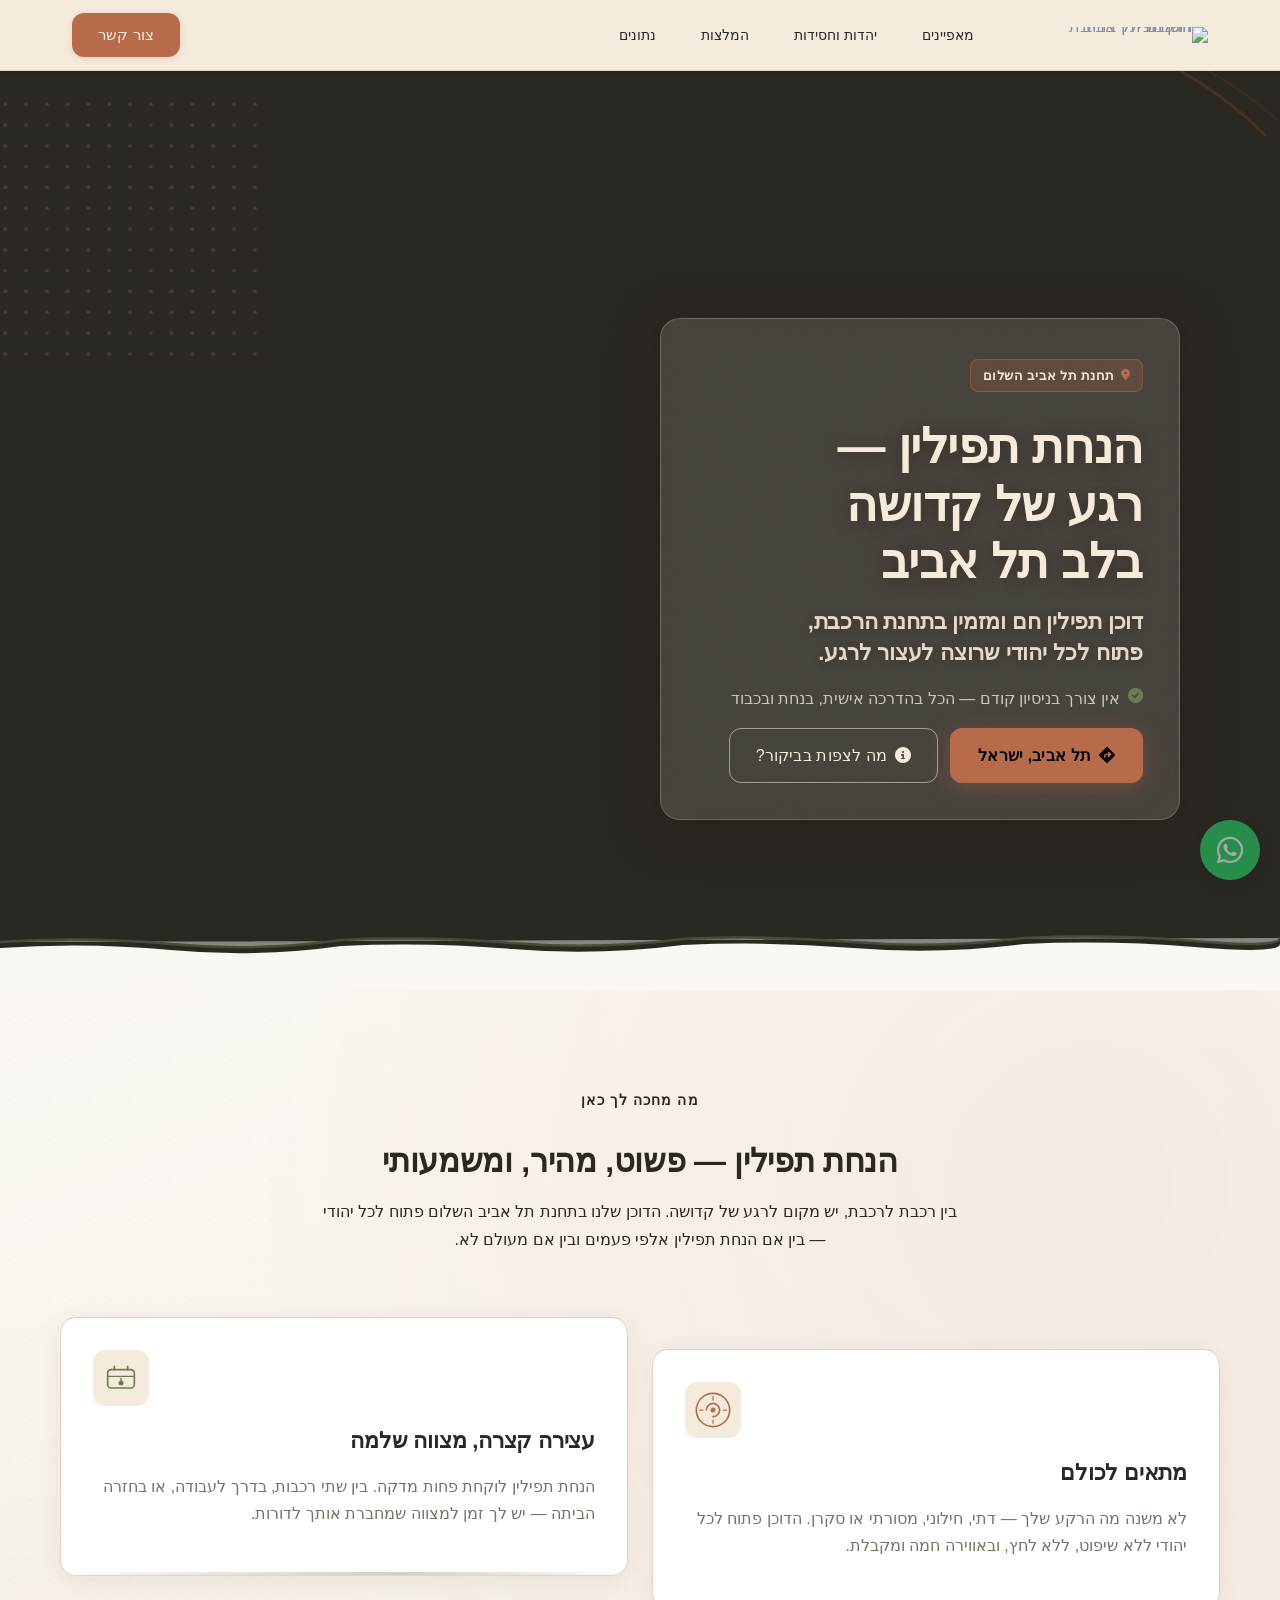
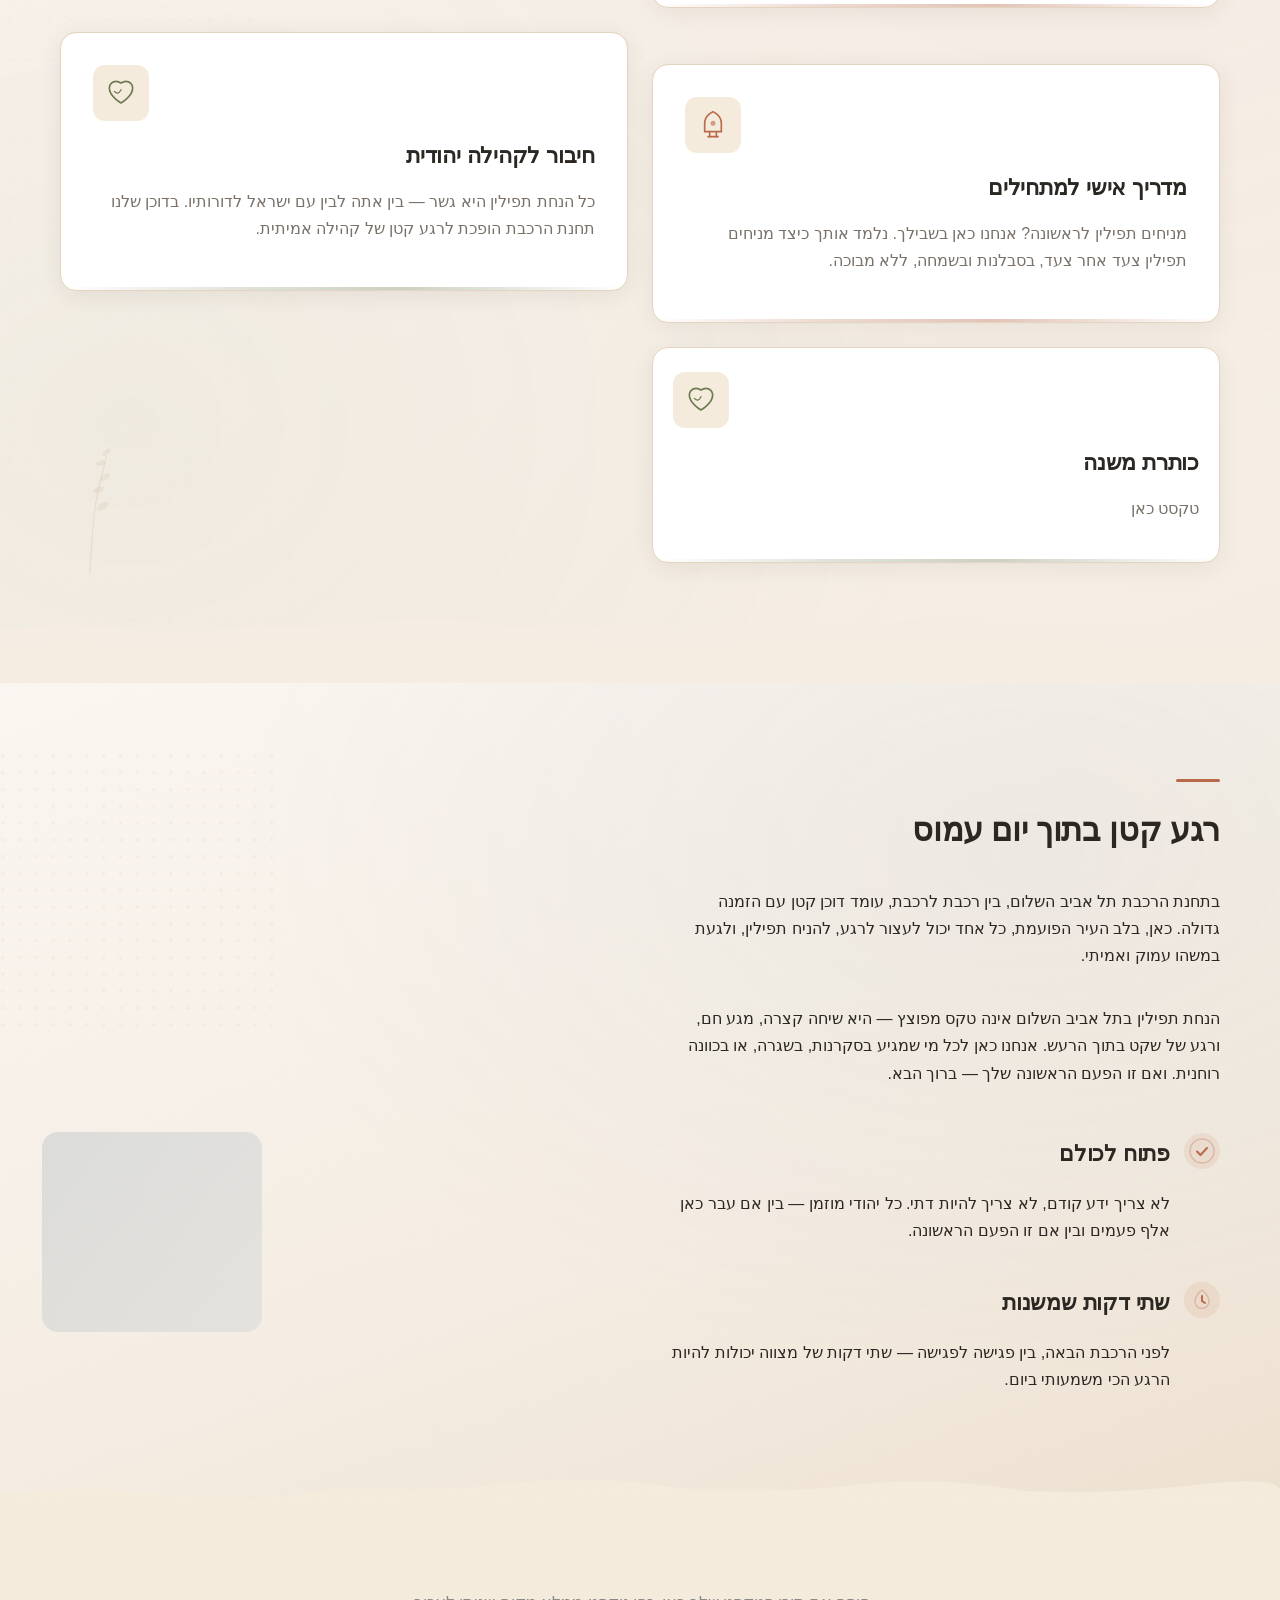
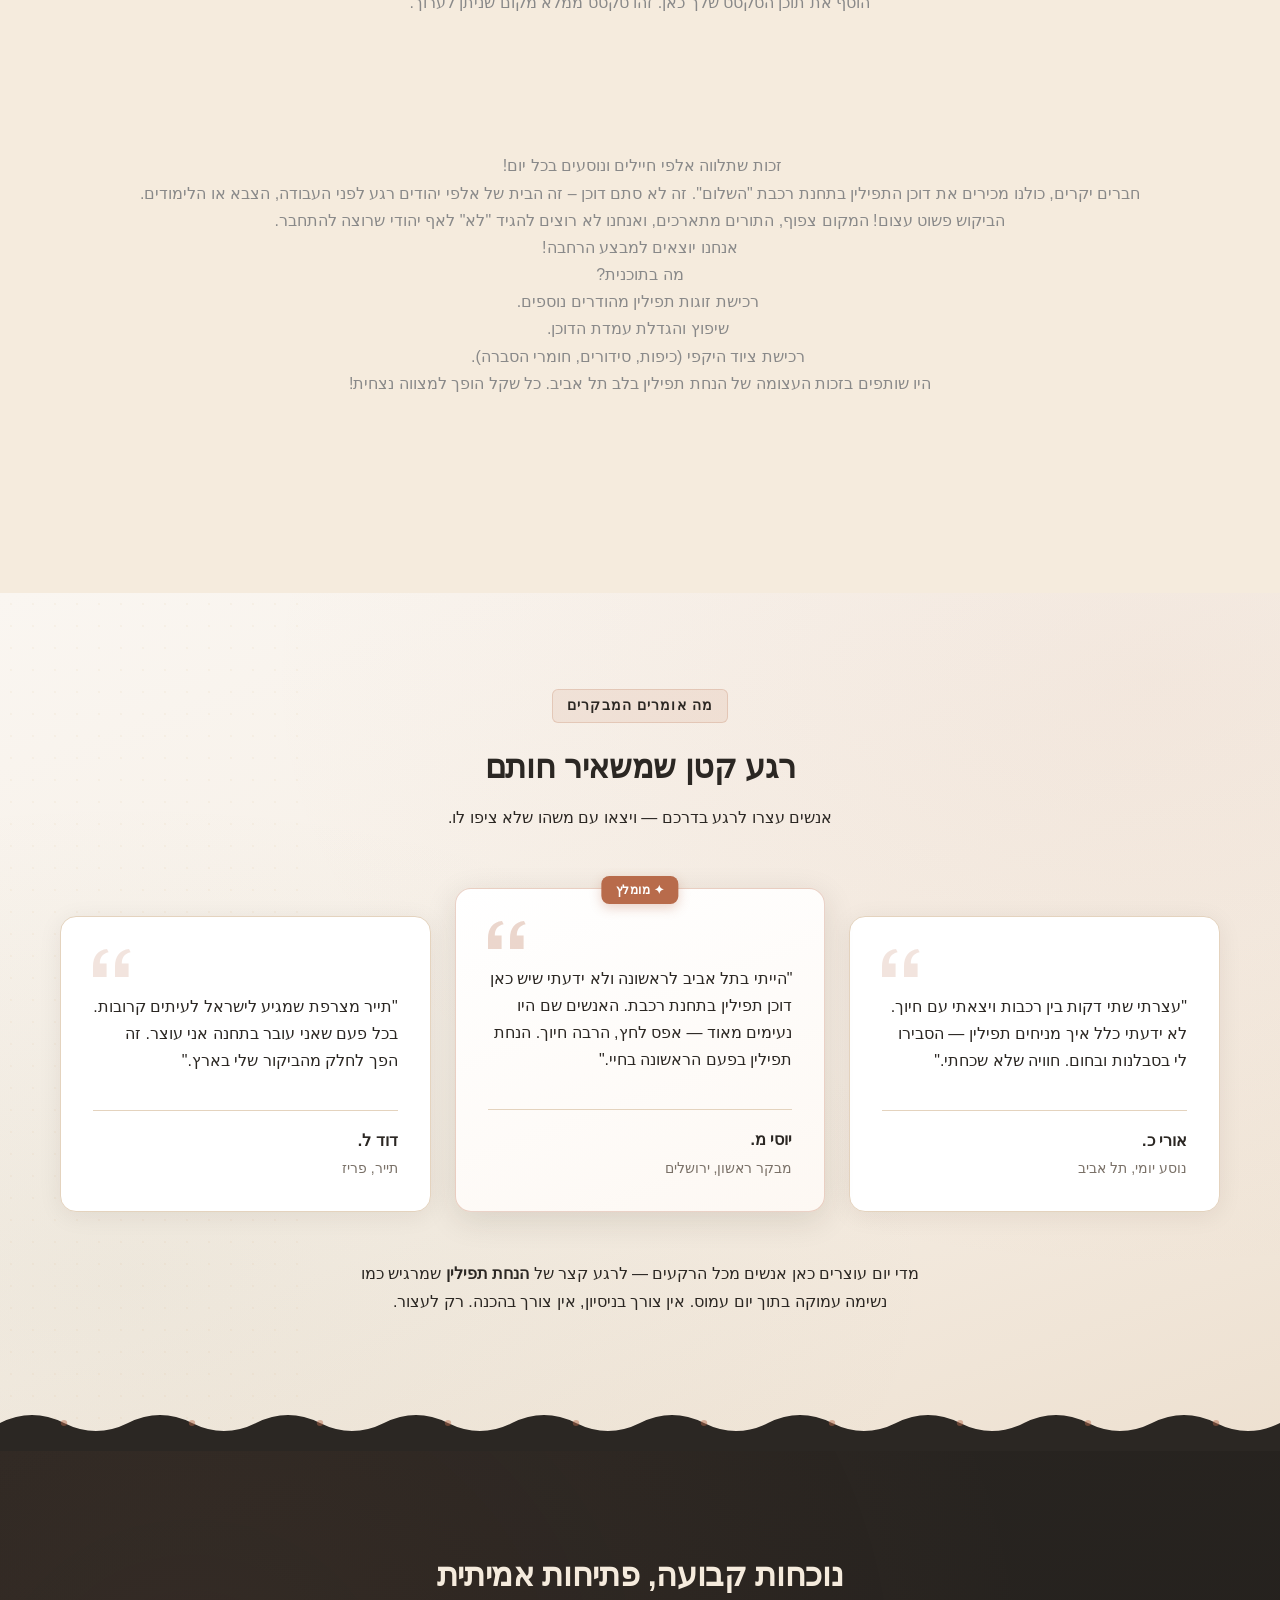
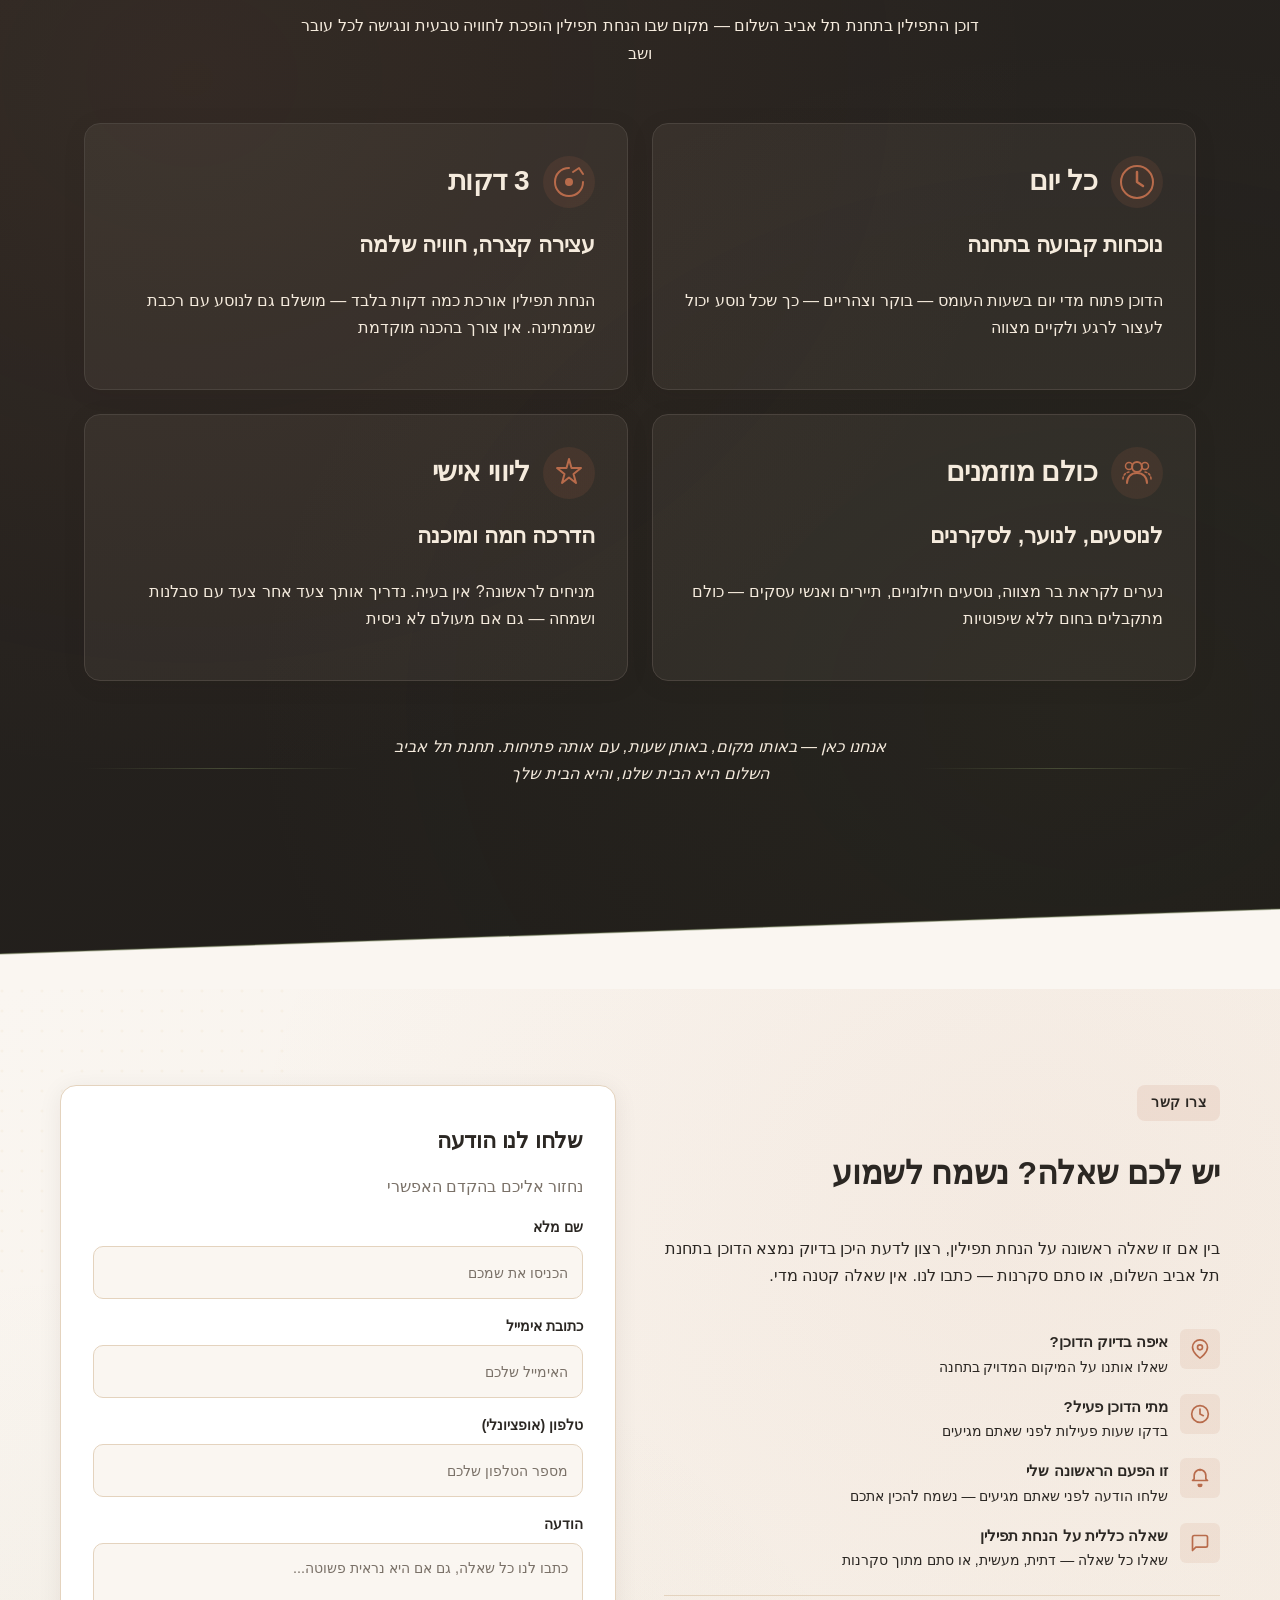
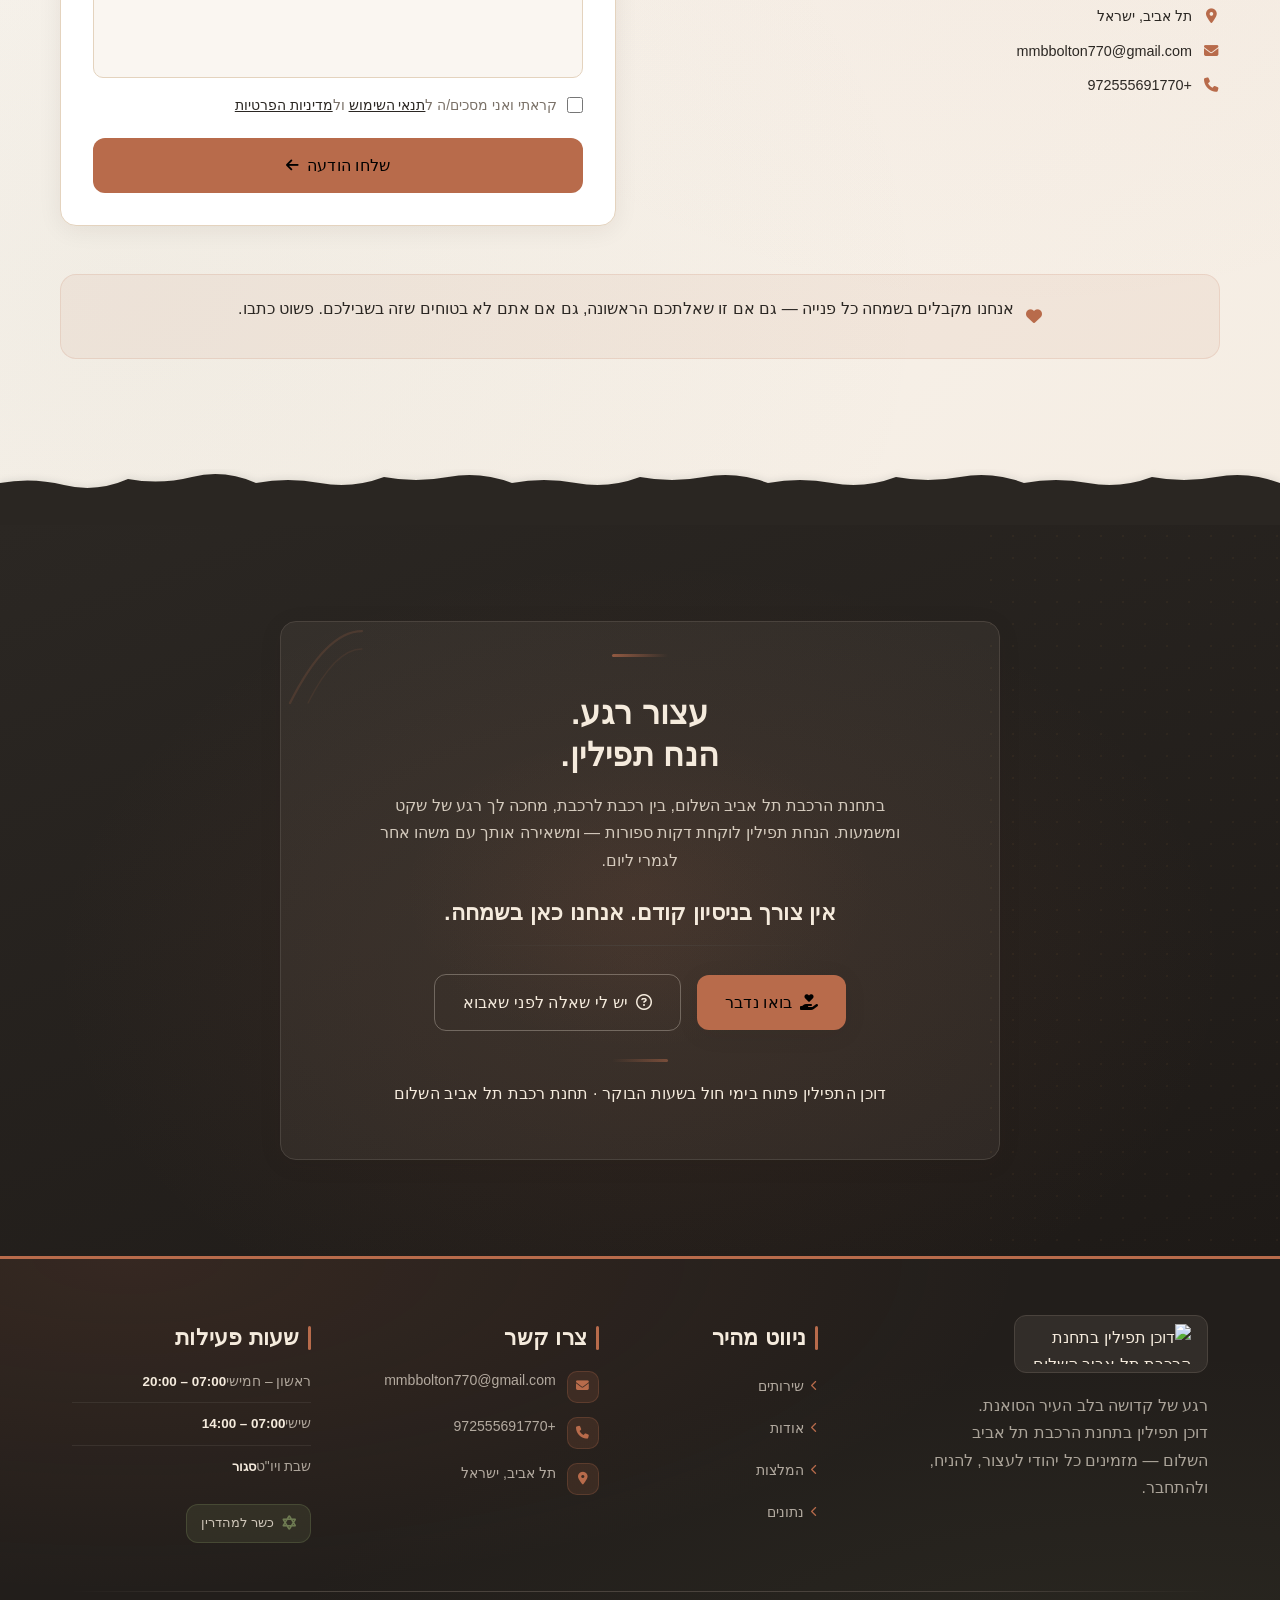
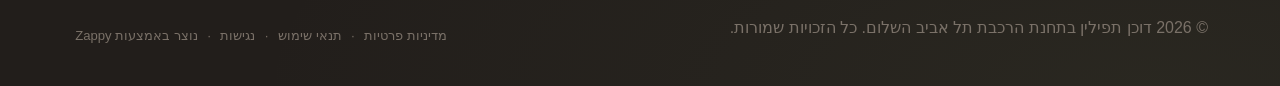
==== commit 53af788a: "Background sync: Progressive GitHub Sync" ====
--- a/index.html
+++ b/index.html
@@ -357,7 +357,7 @@
       <a href="/" class="logo-link">
         <img src="/assets/logo.webp" alt="דוכן תפילין בתחנת הרכבת תל אביב השלום" class="logo">
       </a>
-    </div><ul class="nav-menu" id="navMenu"><li><a href="#features">מאפיינים</a></li><li><a href="#about">אודות</a></li><li><a href="#testimonials">המלצות</a></li><li><a href="#stats">נתונים</a></li></ul></div>
+    </div><ul class="nav-menu" id="navMenu"><li><a href="#features">מאפיינים</a></li><li><a href="#index-about-section">יהדות וחסידות</a></li><li><a href="#testimonials">המלצות</a></li><li><a href="#stats">נתונים</a></li></ul></div>
 
     
 
@@ -766,7 +766,7 @@
 </script>
   
   <main>
-    <section class="index-hero-section" data-layout-spec="בית-hero" dir="rtl" data-hero-type="fullscreen-scrim">
+    <section class="index-hero-section" data-layout-spec="בית-hero" dir="rtl" data-hero-type="fullscreen-scrim" id="zappy-section-0">
   <!-- Background Image -->
   <div class="index-hero-bg">
     <img data-hero-bg="true" data-placeholder="index-hero-image-1" data-context="A warm, realistic photograph taken inside or just beside Tel Aviv HaShalom train station. A small welcoming Tefillin booth stands in the foreground with a friendly man in a kippah and tzitzit smiling at passing commuters. The station environment is visible in the background — modern architecture, natural light streaming through large windows, commuters walking by. The booth has a simple wooden table with tefillin boxes, a small Hebrew sign, and perhaps a small Israeli flag. The mood is calm, inviting, and human — not formal or institutional. Warm golden-hour light, soft focus on the background crowd, sharp focus on the booth and the welcoming attendant." width="1200" height="700" src="/assets/site-index-hero-image-1.webp" alt="דוכן תפילין בתחנת הרכבת תל אביב השלום — מקום חם ומזמין להנחת תפילין">
@@ -859,7 +859,7 @@
     <div class="ifs-grid" data-zappy-grid-align="start">
 
       <!-- Card 1: Universal reassurance -->
-      <article class="ifs-card ifs-card--offset-down" data-grid-item-index="0">
+      <article class="ifs-card ifs-card--offset-down" data-grid-item-index="0" id="zappy-section-2">
         <div class="ifs-card-icon">
           <svg data-element-type="icon" data-icon-type="svg" viewBox="0 0 48 48" fill="none" xmlns="http://www.w3.org/2000/svg" width="40" height="40" aria-hidden="true">
             <circle cx="24" cy="24" r="20" stroke="#B86B4B" stroke-width="2"></circle>
@@ -876,7 +876,7 @@
       </article>
 
       <!-- Card 2: Convenience -->
-      <article class="ifs-card" data-grid-item-index="1">
+      <article class="ifs-card" data-grid-item-index="1" id="zappy-section-3">
         <div class="ifs-card-icon">
           <svg data-element-type="icon" data-icon-type="svg" viewBox="0 0 48 48" fill="none" xmlns="http://www.w3.org/2000/svg" width="40" height="40" aria-hidden="true">
             <rect x="8" y="14" width="32" height="22" rx="4" stroke="#6E7B52" stroke-width="2"></rect>
@@ -894,7 +894,7 @@
       </article>
 
       <!-- Card 3: Guidance for first-timers -->
-      <article class="ifs-card ifs-card--offset-down" data-grid-item-index="2">
+      <article class="ifs-card ifs-card--offset-down" data-grid-item-index="2" id="zappy-section-4">
         <div class="ifs-card-icon">
           <svg data-element-type="icon" data-icon-type="svg" viewBox="0 0 48 48" fill="none" xmlns="http://www.w3.org/2000/svg" width="40" height="40" aria-hidden="true">
             <path d="M24 8 C24 8 14 12 14 22 L14 32 L34 32 L34 22 C34 12 24 8 24 8Z" stroke="#B86B4B" stroke-width="2" stroke-linejoin="round" fill="none"></path>
@@ -911,7 +911,7 @@
       </article>
 
       <!-- Card 4: Community warmth -->
-      <article class="ifs-card" data-grid-item-index="3">
+      <article class="ifs-card" data-grid-item-index="3" id="zappy-section-5">
         <div class="ifs-card-icon">
           <svg data-element-type="icon" data-icon-type="svg" viewBox="0 0 48 48" fill="none" xmlns="http://www.w3.org/2000/svg" width="40" height="40" aria-hidden="true">
             <path d="M24 36 C24 36 10 28 10 18 C10 13 14 10 18 10 C21 10 24 12 24 12 C24 12 27 10 30 10 C34 10 38 13 38 18 C38 28 24 36 24 36Z" stroke="#6E7B52" stroke-width="2" stroke-linejoin="round" fill="none"></path>
@@ -923,7 +923,7 @@
           <p class="ifs-card-text">כל הנחת תפילין היא גשר — בין אתה לבין עם ישראל לדורותיו. בדוכן שלנו תחנת הרכבת הופכת לרגע קטן של קהילה אמיתית.</p>
         </div>
         <div class="ifs-card-divider ifs-card-divider--olive" aria-hidden="true"></div>
-      </article><article class="ifs-card" style="background-color: rgb(255, 255, 255) !important; padding: 24px 20px !important; box-sizing: border-box; grid-area: auto !important;" data-grid-item-index="4">
+      </article><article class="ifs-card" style="background-color: rgb(255, 255, 255) !important; padding: 24px 20px !important; box-sizing: border-box; grid-area: auto !important;" data-grid-item-index="4" id="zappy-section-6">
         <div class="ifs-card-icon">
           <svg data-element-type="icon" data-icon-type="svg" viewBox="0 0 48 48" fill="none" xmlns="http://www.w3.org/2000/svg" width="40" height="40" aria-hidden="true" data-element-id="icon-1778083895913-6beasq5up">
             <path d="M24 36 C24 36 10 28 10 18 C10 13 14 10 18 10 C21 10 24 12 24 12 C24 12 27 10 30 10 C34 10 38 13 38 18 C38 28 24 36 24 36Z" stroke="#6E7B52" stroke-width="2" stroke-linejoin="round" fill="none"></path>
@@ -1086,7 +1086,7 @@
     <div class="its-grid">
 
       <!-- Card 1 -->
-      <article class="its-card its-card--side">
+      <article class="its-card its-card--side" id="zappy-section-12">
         <div class="its-quote-mark" aria-hidden="true">
           <svg data-no-icon-edit="true" aria-hidden="true" width="38" height="28" viewBox="0 0 38 28" fill="none" xmlns="http://www.w3.org/2000/svg">
             <path d="M0 28V17.6C0 12.267 1.2 8.133 3.6 5.2C6 2.267 9.467 0.533 14 0L15.6 3.2C12.667 3.867 10.467 5.133 9 7C7.533 8.867 6.8 11.333 6.8 14.4H13.6V28H0ZM22 28V17.6C22 12.267 23.2 8.133 25.6 5.2C28 2.267 31.467 0.533 36 0L37.6 3.2C34.667 3.867 32.467 5.133 31 7C29.533 8.867 28.8 11.333 28.8 14.4H35.6V28H22Z" fill="var(--primary)" fill-opacity="0.18"></path>
@@ -1102,7 +1102,7 @@
       </article>
 
       <!-- Card 2 (raised/featured) -->
-      <article class="its-card its-card--center">
+      <article class="its-card its-card--center" id="zappy-section-13">
         <div class="its-quote-mark" aria-hidden="true">
           <svg data-no-icon-edit="true" aria-hidden="true" width="38" height="28" viewBox="0 0 38 28" fill="none" xmlns="http://www.w3.org/2000/svg">
             <path d="M0 28V17.6C0 12.267 1.2 8.133 3.6 5.2C6 2.267 9.467 0.533 14 0L15.6 3.2C12.667 3.867 10.467 5.133 9 7C7.533 8.867 6.8 11.333 6.8 14.4H13.6V28H0ZM22 28V17.6C22 12.267 23.2 8.133 25.6 5.2C28 2.267 31.467 0.533 36 0L37.6 3.2C34.667 3.867 32.467 5.133 31 7C29.533 8.867 28.8 11.333 28.8 14.4H35.6V28H22Z" fill="var(--primary)" fill-opacity="0.28"></path>
@@ -1119,7 +1119,7 @@
       </article>
 
       <!-- Card 3 -->
-      <article class="its-card its-card--side">
+      <article class="its-card its-card--side" id="zappy-section-14">
         <div class="its-quote-mark" aria-hidden="true">
           <svg data-no-icon-edit="true" aria-hidden="true" width="38" height="28" viewBox="0 0 38 28" fill="none" xmlns="http://www.w3.org/2000/svg">
             <path d="M0 28V17.6C0 12.267 1.2 8.133 3.6 5.2C6 2.267 9.467 0.533 14 0L15.6 3.2C12.667 3.867 10.467 5.133 9 7C7.533 8.867 6.8 11.333 6.8 14.4H13.6V28H0ZM22 28V17.6C22 12.267 23.2 8.133 25.6 5.2C28 2.267 31.467 0.533 36 0L37.6 3.2C34.667 3.867 32.467 5.133 31 7C29.533 8.867 28.8 11.333 28.8 14.4H35.6V28H22Z" fill="var(--primary)" fill-opacity="0.18"></path>
@@ -1179,7 +1179,7 @@
     <!-- Stats Grid -->
     <div class="index-stats-grid">
 
-      <article class="index-stat-card">
+      <article class="index-stat-card" id="zappy-section-16">
         <div class="index-stat-signal">
           <span class="index-stat-icon" aria-hidden="true">
             <svg data-element-type="icon" data-icon-type="svg" width="36" height="36" viewBox="0 0 36 36" fill="none" xmlns="http://www.w3.org/2000/svg">
@@ -1193,7 +1193,7 @@
         <p class="index-stat-desc">הדוכן פתוח מדי יום בשעות העומס — בוקר וצהריים — כך שכל נוסע יכול לעצור לרגע ולקיים מצווה</p>
       </article>
 
-      <article class="index-stat-card">
+      <article class="index-stat-card" id="zappy-section-17">
         <div class="index-stat-signal">
           <span class="index-stat-icon" aria-hidden="true">
             <svg data-element-type="icon" data-icon-type="svg" width="36" height="36" viewBox="0 0 36 36" fill="none" xmlns="http://www.w3.org/2000/svg">
@@ -1208,7 +1208,7 @@
         <p class="index-stat-desc">הנחת תפילין אורכת כמה דקות בלבד — מושלם גם לנוסע עם רכבת שממתינה. אין צורך בהכנה מוקדמת</p>
       </article>
 
-      <article class="index-stat-card">
+      <article class="index-stat-card" id="zappy-section-18">
         <div class="index-stat-signal">
           <span class="index-stat-icon" aria-hidden="true">
             <svg data-element-type="icon" data-icon-type="svg" width="36" height="36" viewBox="0 0 36 36" fill="none" xmlns="http://www.w3.org/2000/svg">
@@ -1226,7 +1226,7 @@
         <p class="index-stat-desc">נערים לקראת בר מצווה, נוסעים חילוניים, תיירים ואנשי עסקים — כולם מתקבלים בחום ללא שיפוטיות</p>
       </article>
 
-      <article class="index-stat-card">
+      <article class="index-stat-card" id="zappy-section-19">
         <div class="index-stat-signal">
           <span class="index-stat-icon" aria-hidden="true">
             <svg data-element-type="icon" data-icon-type="svg" width="36" height="36" viewBox="0 0 36 36" fill="none" xmlns="http://www.w3.org/2000/svg">
@@ -1261,7 +1261,7 @@
 
 </section>
 
-<section class="index-contact-section" data-layout-spec="בית-contact" dir="rtl">
+<section class="index-contact-section" data-layout-spec="בית-contact" dir="rtl" id="zappy-section-20">
   <!-- Decorative dot pattern -->
   <div class="index-contact-dots" aria-hidden="true">
     <svg data-no-icon-edit="true" aria-hidden="true" width="300" height="300" viewBox="0 0 300 300" xmlns="http://www.w3.org/2000/svg">
@@ -1382,7 +1382,7 @@
   <div class="index-contact-divider-wrapper">
     <svg data-no-icon-edit="true" aria-hidden="true" viewBox="0 0 1200 70" preserveAspectRatio="none" xmlns="http://www.w3.org/2000/svg">
       <filter id="contact-paper-shadow">
-        <fedropshadow dx="0" dy="-2" stdDeviation="3" flood-color="rgba(44,31,20,0.08)"></fedropshadow>
+        <feDropShadow dx="0" dy="-2" stdDeviation="3" flood-color="rgba(44,31,20,0.08)"></feDropShadow>
       </filter>
       <path d="M0,70 L0,28 Q30,22 60,30 T120,24 Q150,30 180,22 T240,28 Q270,22 300,28 T360,22 Q390,28 420,22 T480,28 Q510,22 540,28 T600,22 Q630,28 660,22 T720,28 Q750,22 780,28 T840,22 Q870,28 900,22 T960,28 Q990,22 1020,28 T1080,22 Q1110,28 1140,22 T1200,28 L1200,70 Z" fill="var(--bg-dark)" filter="url(#contact-paper-shadow)"></path>
     </svg>
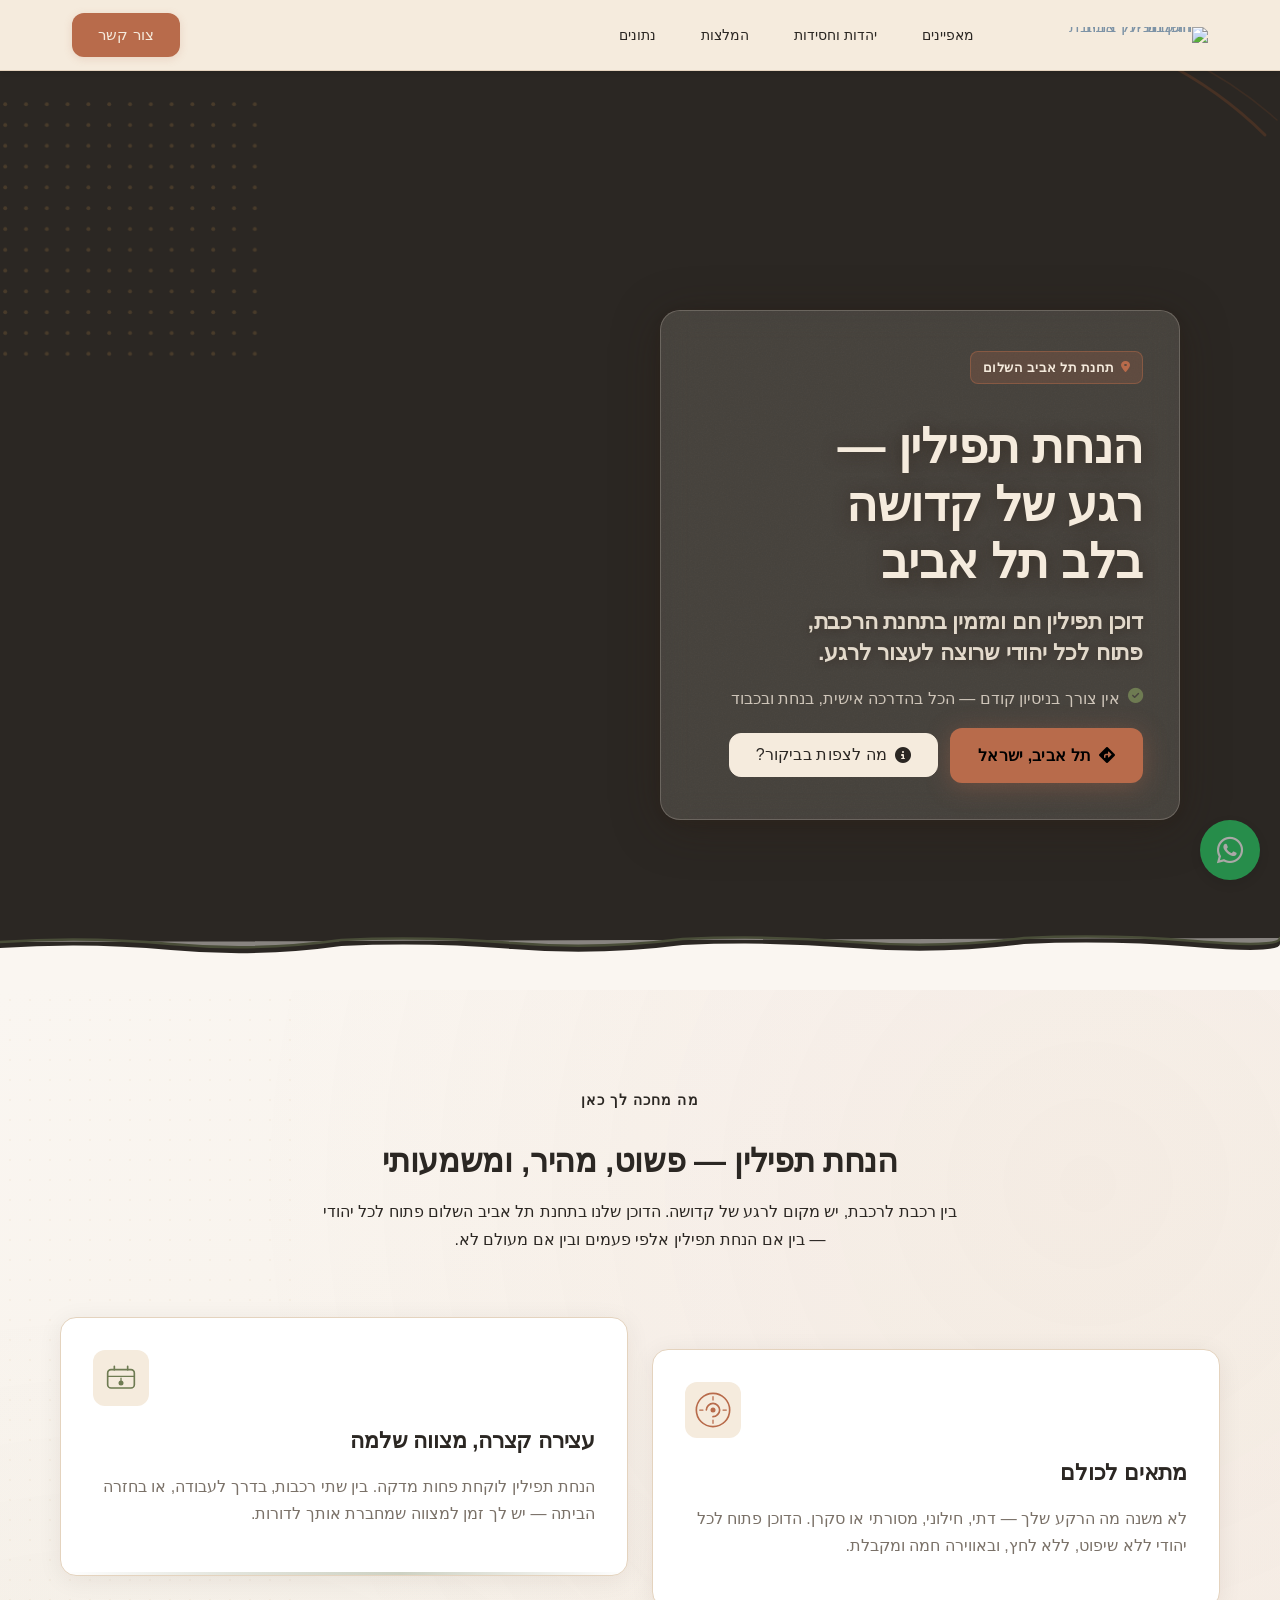
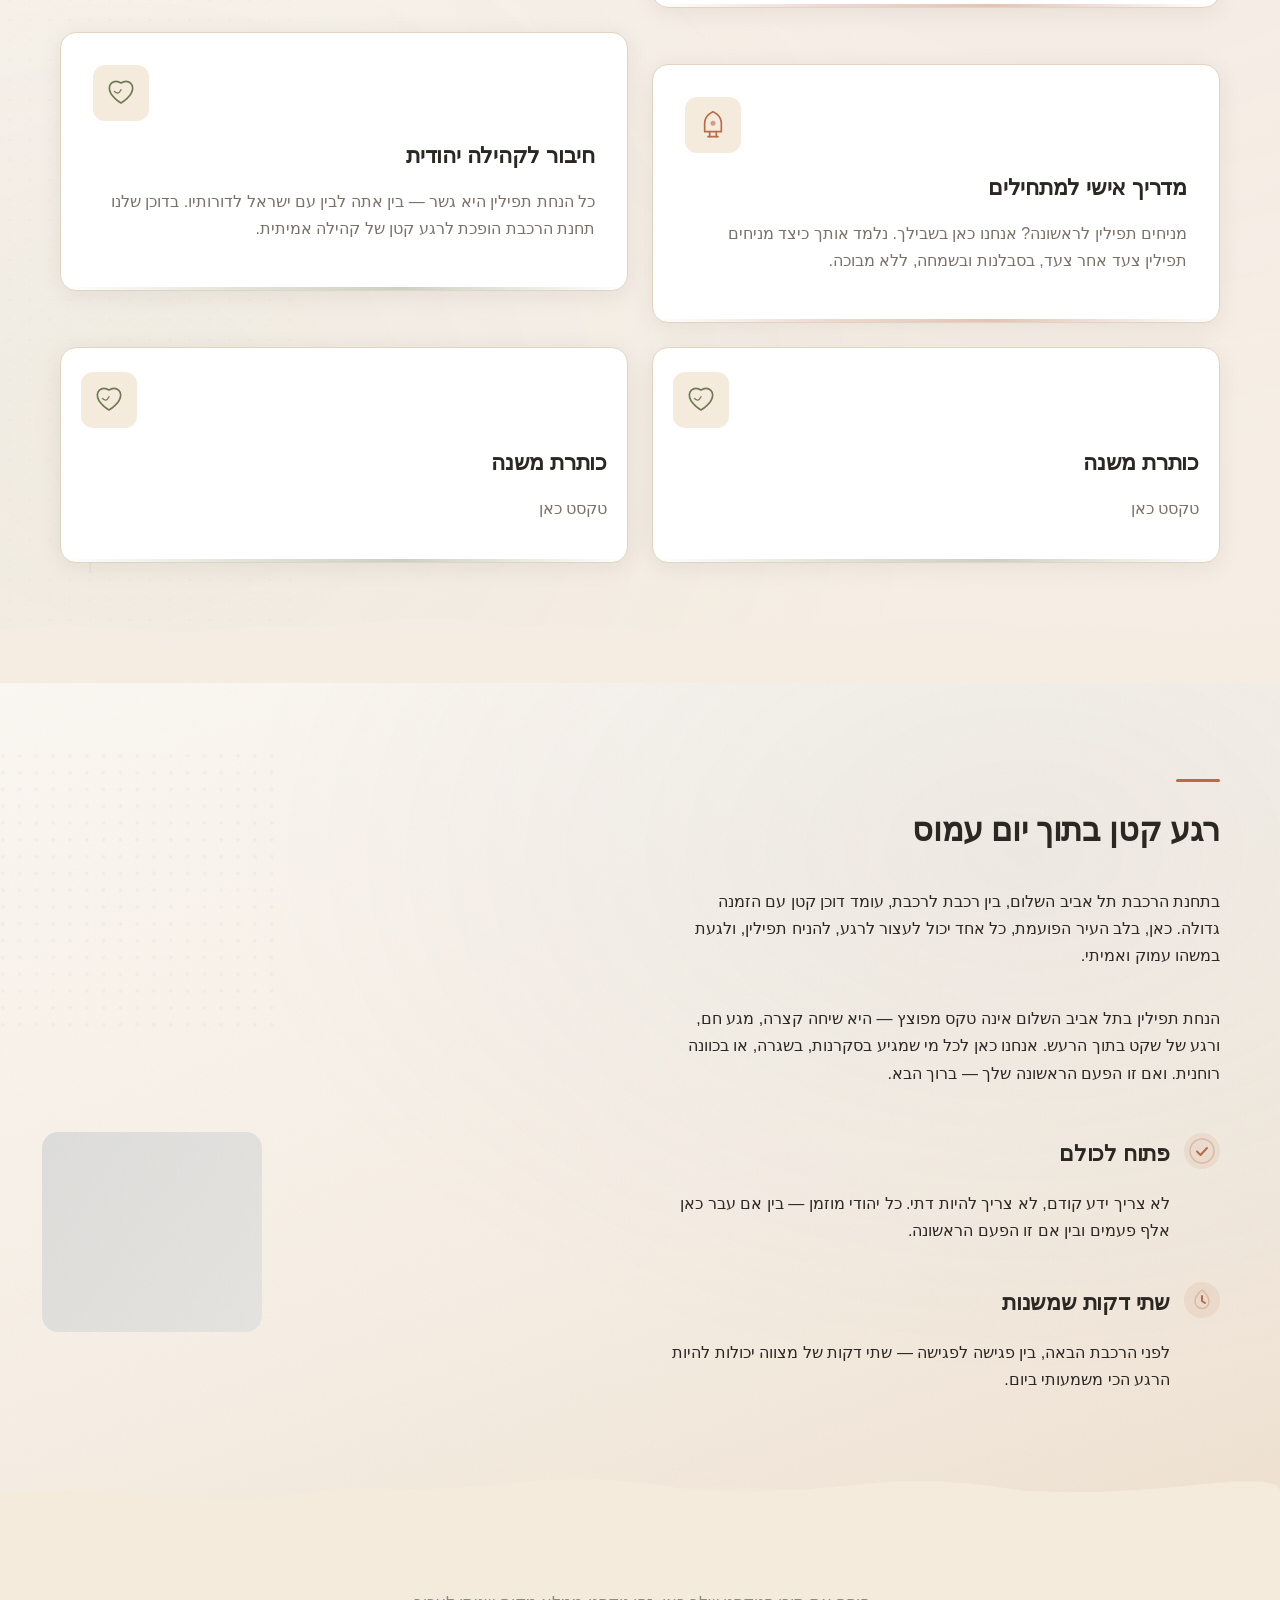
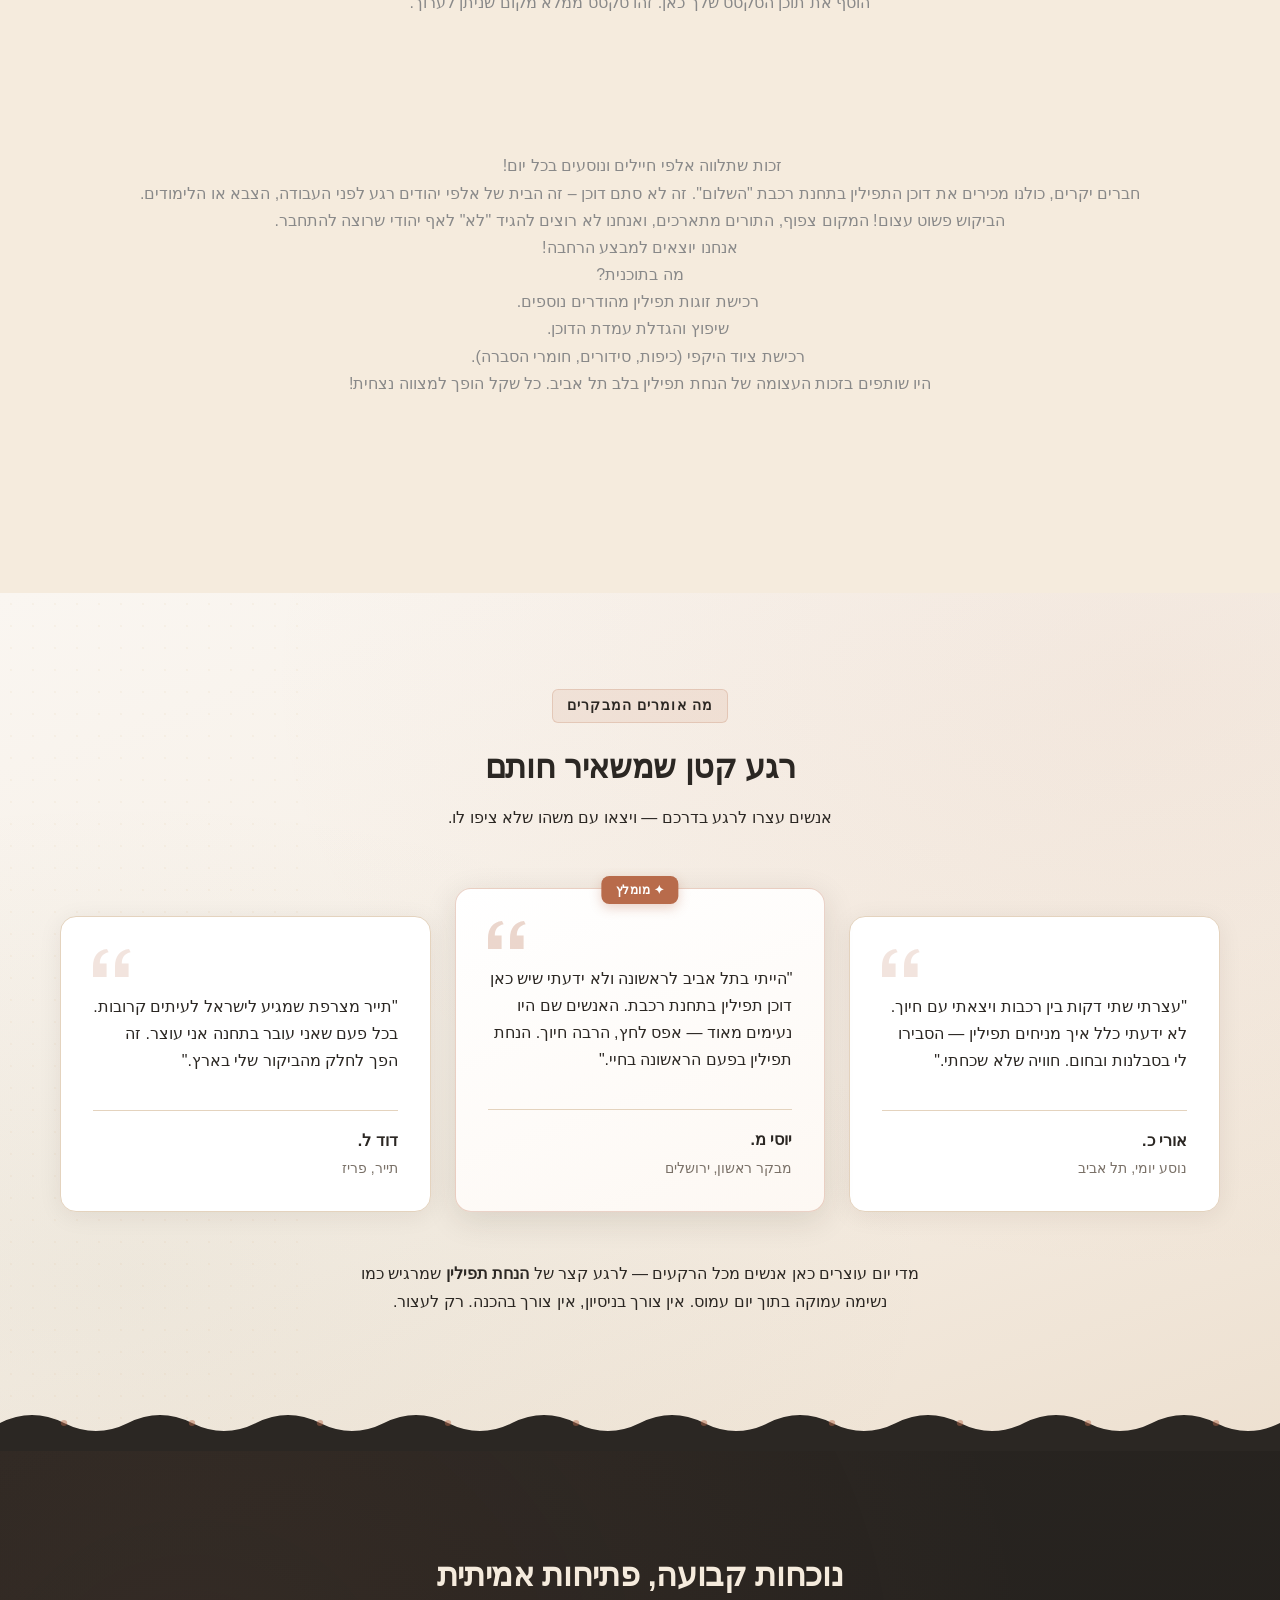
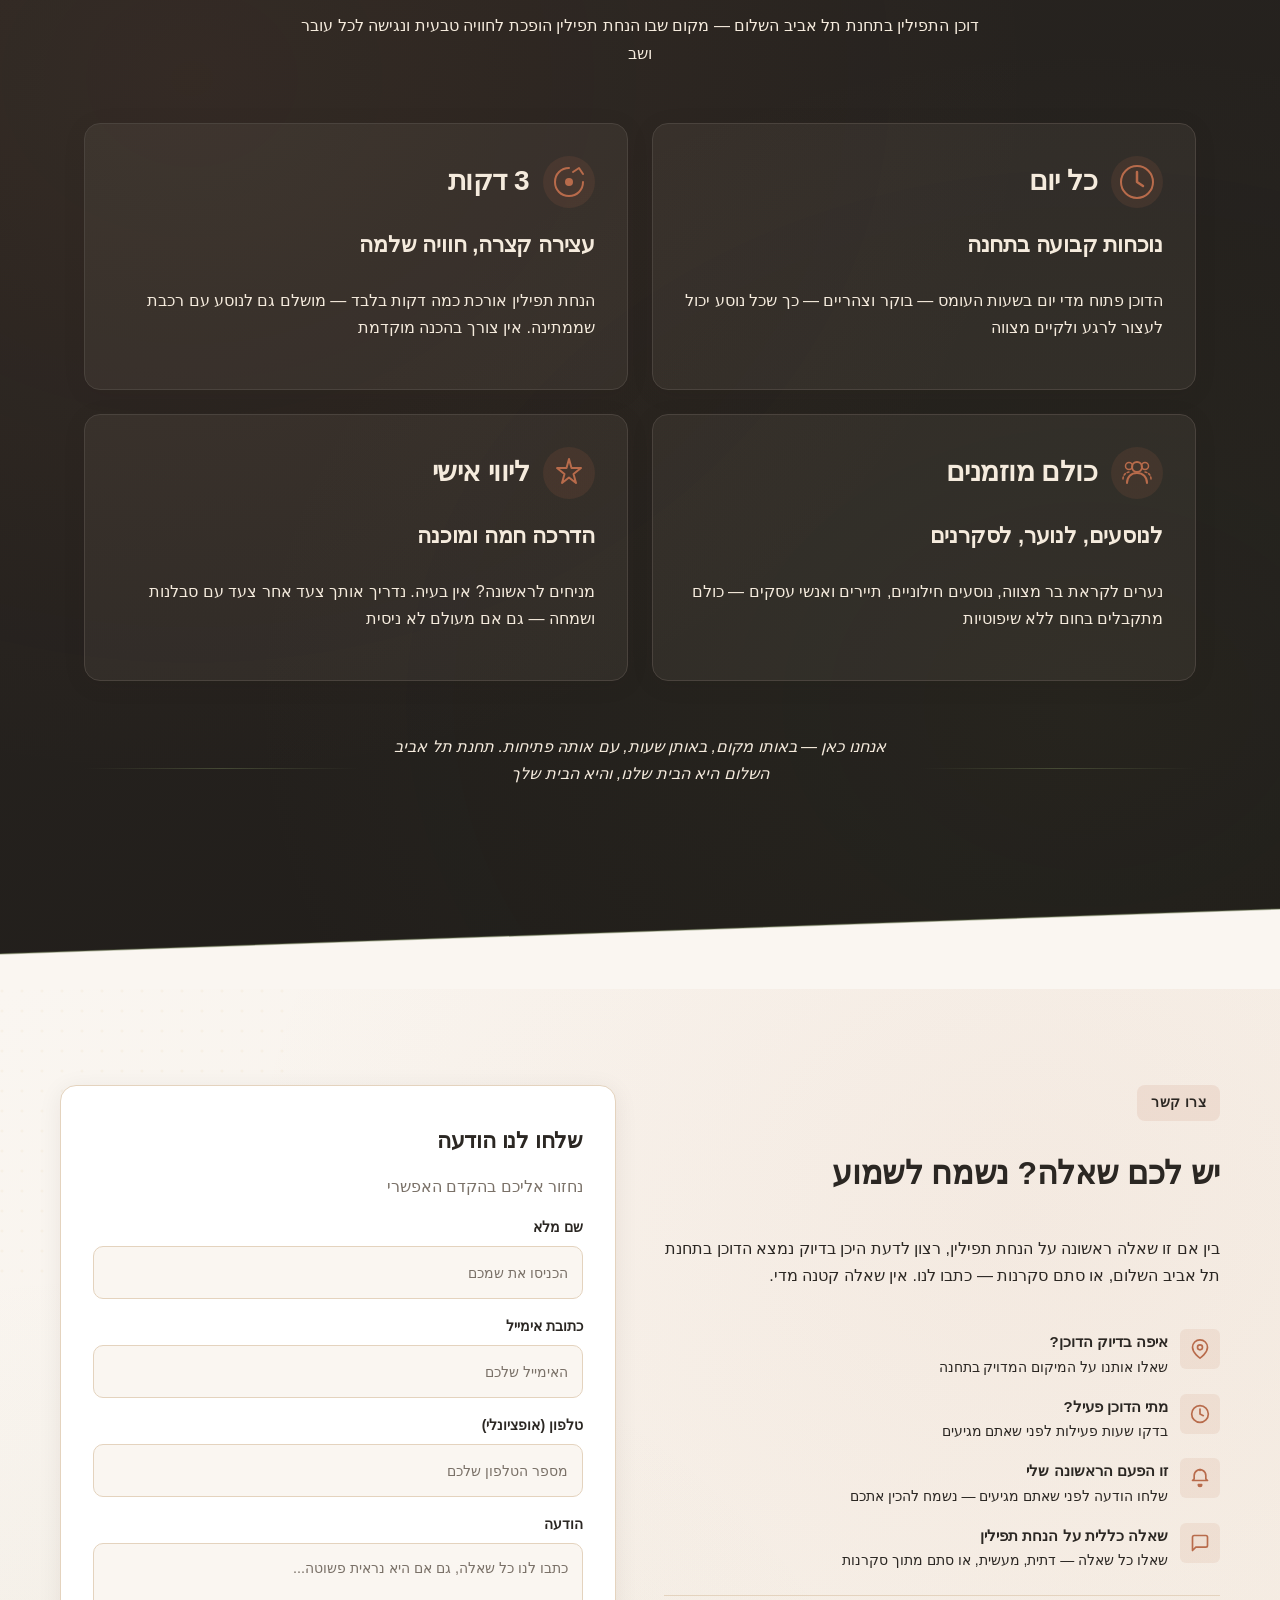
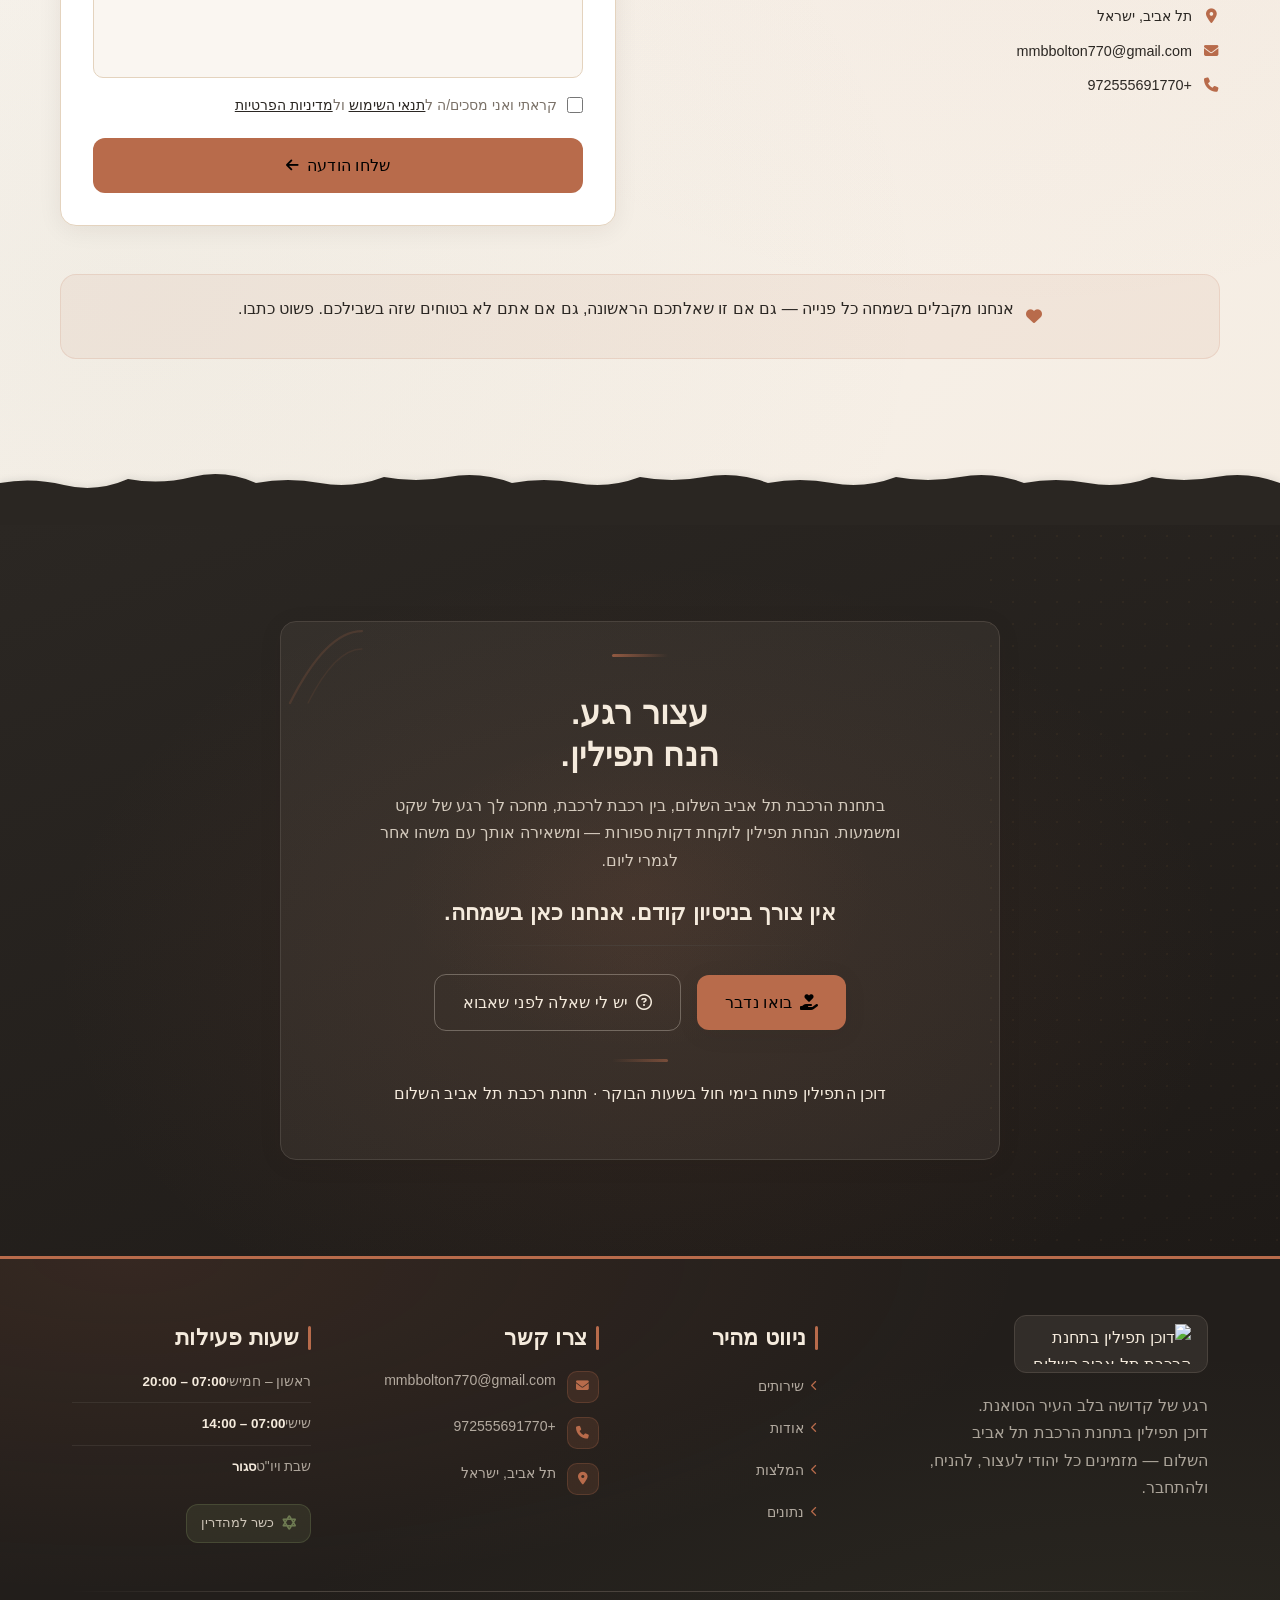
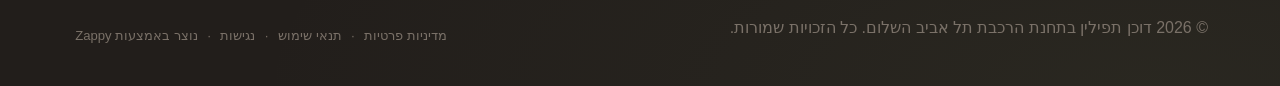
==== commit 90af6d13: "Incremental sync: 1 page(s) — update_button" ====
--- a/index.html
+++ b/index.html
@@ -769,7 +769,7 @@
     <section class="index-hero-section" data-layout-spec="בית-hero" dir="rtl" data-hero-type="fullscreen-scrim" id="zappy-section-0">
   <!-- Background Image -->
   <div class="index-hero-bg">
-    <img data-hero-bg="true" data-placeholder="index-hero-image-1" data-context="A warm, realistic photograph taken inside or just beside Tel Aviv HaShalom train station. A small welcoming Tefillin booth stands in the foreground with a friendly man in a kippah and tzitzit smiling at passing commuters. The station environment is visible in the background — modern architecture, natural light streaming through large windows, commuters walking by. The booth has a simple wooden table with tefillin boxes, a small Hebrew sign, and perhaps a small Israeli flag. The mood is calm, inviting, and human — not formal or institutional. Warm golden-hour light, soft focus on the background crowd, sharp focus on the booth and the welcoming attendant." width="1200" height="700" src="/assets/site-index-hero-image-1.webp" alt="דוכן תפילין בתחנת הרכבת תל אביב השלום — מקום חם ומזמין להנחת תפילין">
+    <img data-hero-bg="true" data-placeholder="index-hero-image-1" data-context="A warm, realistic photograph taken inside or just beside Tel Aviv HaShalom train station. A small welcoming Tefillin booth stands in the foreground with a friendly man in a kippah and tzitzit smiling at passing commuters. The station environment is visible in the background — modern architecture, natural light streaming through large windows, commuters walking by. The booth has a simple wooden table with tefillin boxes, a small Hebrew sign, and perhaps a small Israeli flag. The mood is calm, inviting, and human — not formal or institutional. Warm golden-hour light, soft focus on the background crowd, sharp focus on the booth and the welcoming attendant." width="1200" height="700" src="/assets/site-index-hero-image-1.webp" alt="דוכן תפילין בתחנת הרכבת תל אביב השלום — מקום חם ומזמין להנחת תפילין" data-hero-background="true" data-element-type="image" data-element-id="img-1778085025801-4sn9e5dyu">
   </div>
 
   <!-- Scrim Overlay -->
@@ -793,12 +793,12 @@
   <div class="index-hero-container">
     <div class="index-hero-card">
       <!-- Label badge -->
-      <span class="index-hero-badge">
+      <p class="zappy-editable"><span class="index-hero-badge">
         <i class="fas fa-map-marker-alt" aria-hidden="true"></i>
         תחנת תל אביב השלום
       </span>
 
-      <!-- Main Headline -->
+      </p><!-- Main Headline -->
       <h1 class="index-hero-h1">הנחת תפילין —<br>רגע של קדושה<br>בלב תל אביב</h1>
 
       <!-- Supporting Subtitle -->
@@ -806,15 +806,15 @@
 
       <!-- Reassurance line -->
       <p class="index-hero-reassurance">
-        <i class="fas fa-check-circle" aria-hidden="true"></i>
+        <i class="fas fa-check-circle" aria-hidden="true" data-element-type="icon" data-element-id="icon-1778085025801-1om0gb029" data-icon-type="fontawesome"></i>
         אין צורך בניסיון קודם — הכל בהדרכה אישית, בנחת ובכבוד
       </p>
 
       <!-- CTA Buttons -->
       <div class="index-hero-ctas">
-        <a href="#contact" class="index-hero-btn-primary">
+        <a href="#contact" class="index-hero-btn-primary" style="color: rgb(0, 0, 0) !important;" data-element-type="button" data-element-id="btn-1778085025799-nx4hy18b5" data-native-element="true">
           <i class="fas fa-directions" aria-hidden="true"></i>תל אביב, ישראל</a>
-        <a href="#about" class="index-hero-btn-secondary">
+        <a href="https://youtube.com/shorts/I_Htj8p0YYc?feature=share" class="index-hero-btn-secondary btn btn-primary" data-element-type="button" data-element-id="btn-1778085025799-gw7gkn2ki" data-native-element="true" style="outline: none; border-color: rgb(245, 235, 221) !important; color: rgb(255, 255, 255) !important; background-color: rgb(245, 235, 221) !important; background-image: none !important;" target="_blank" rel="noopener noreferrer">
           <i class="fas fa-info-circle" aria-hidden="true"></i>
           מה לצפות בביקור?
         </a>
@@ -850,7 +850,7 @@
   <div class="ifs-container">
     <!-- Intro block -->
     <div class="ifs-intro">
-      <p class="zappy-editable"><span class="ifs-eyebrow" style="color: rgb(43, 39, 35) !important;">מה מחכה לך כאן</span>
+      <p><span class="ifs-eyebrow" style="color: rgb(43, 39, 35) !important;">מה מחכה לך כאן</span>
       </p><h2 class="ifs-title">הנחת תפילין — פשוט, מהיר, ומשמעותי</h2>
       <p class="ifs-subtitle" style="color: rgb(43, 39, 35) !important;">בין רכבת לרכבת, יש מקום לרגע של קדושה. הדוכן שלנו בתחנת תל אביב השלום פתוח לכל יהודי — בין אם הנחת תפילין אלפי פעמים ובין אם מעולם לא.</p>
     </div>
@@ -931,8 +931,20 @@
           </svg>
         </div>
         <div class="ifs-card-content">
-          <h3 class="ifs-card-title" >כותרת משנה</h3>
-          <p class="ifs-card-text" >טקסט כאן</p>
+          <h3 class="ifs-card-title" style="cursor: text;">כותרת משנה</h3>
+          <p class="ifs-card-text" style="cursor: text;">טקסט כאן</p>
+        </div>
+        <div class="ifs-card-divider ifs-card-divider--olive" aria-hidden="true"></div>
+      </article><article class="ifs-card" style="background-color: rgb(255, 255, 255) !important; padding: 24px 20px !important; box-sizing: border-box; grid-area: auto !important;" id="zappy-section-6-add-1778085083098-dh9wtd" data-grid-item-index="5">
+        <div class="ifs-card-icon">
+          <svg data-element-type="icon" data-icon-type="svg" viewBox="0 0 48 48" fill="none" xmlns="http://www.w3.org/2000/svg" width="40" height="40" aria-hidden="true" data-element-id="icon-1778083895913-6beasq5up-add-1778085083098-dh9wtd">
+            <path d="M24 36 C24 36 10 28 10 18 C10 13 14 10 18 10 C21 10 24 12 24 12 C24 12 27 10 30 10 C34 10 38 13 38 18 C38 28 24 36 24 36Z" stroke="#6E7B52" stroke-width="2" stroke-linejoin="round" fill="none"></path>
+            <path d="M16 22 C16 22 18 24 20 24 C22 24 24 20 24 20" stroke="#6E7B52" stroke-width="1.5" stroke-linecap="round" fill="none"></path>
+          </svg>
+        </div>
+        <div class="ifs-card-content">
+          <h3 class="ifs-card-title" style="cursor: text;">כותרת משנה</h3>
+          <p class="ifs-card-text" style="cursor: text;">טקסט כאן</p>
         </div>
         <div class="ifs-card-divider ifs-card-divider--olive" aria-hidden="true"></div>
       </article>
@@ -1002,7 +1014,7 @@
             </svg>
           </div>
           <div class="index-about-blurb-text">
-            <h3 class="index-about-blurb-title" >שתי דקות שמשנות</h3>
+            <h3 class="index-about-blurb-title" style="">שתי דקות שמשנות</h3>
             <p class="index-about-blurb-desc" style="color: rgb(43, 39, 35) !important;">לפני הרכבת הבאה, בין פגישה לפגישה — שתי דקות של מצווה יכולות להיות הרגע הכי משמעותי ביום.</p>
           </div>
         </div>
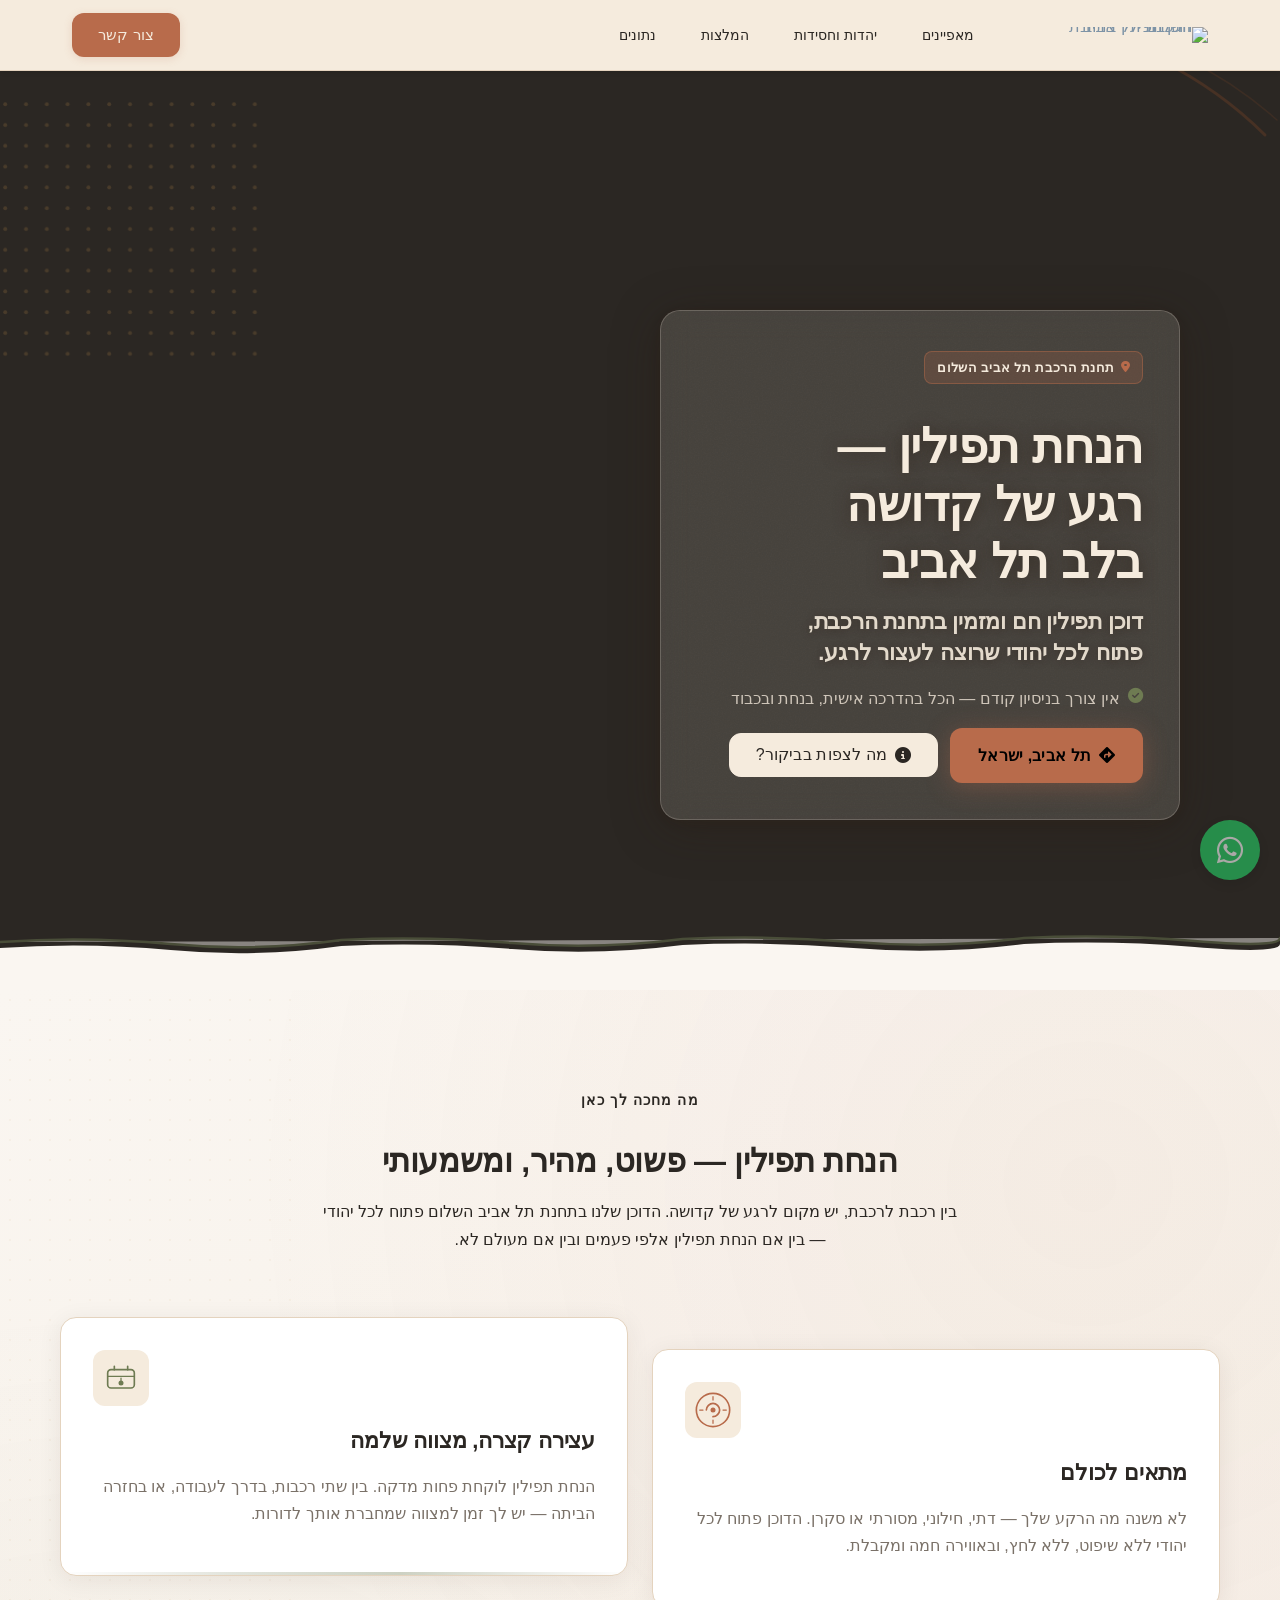
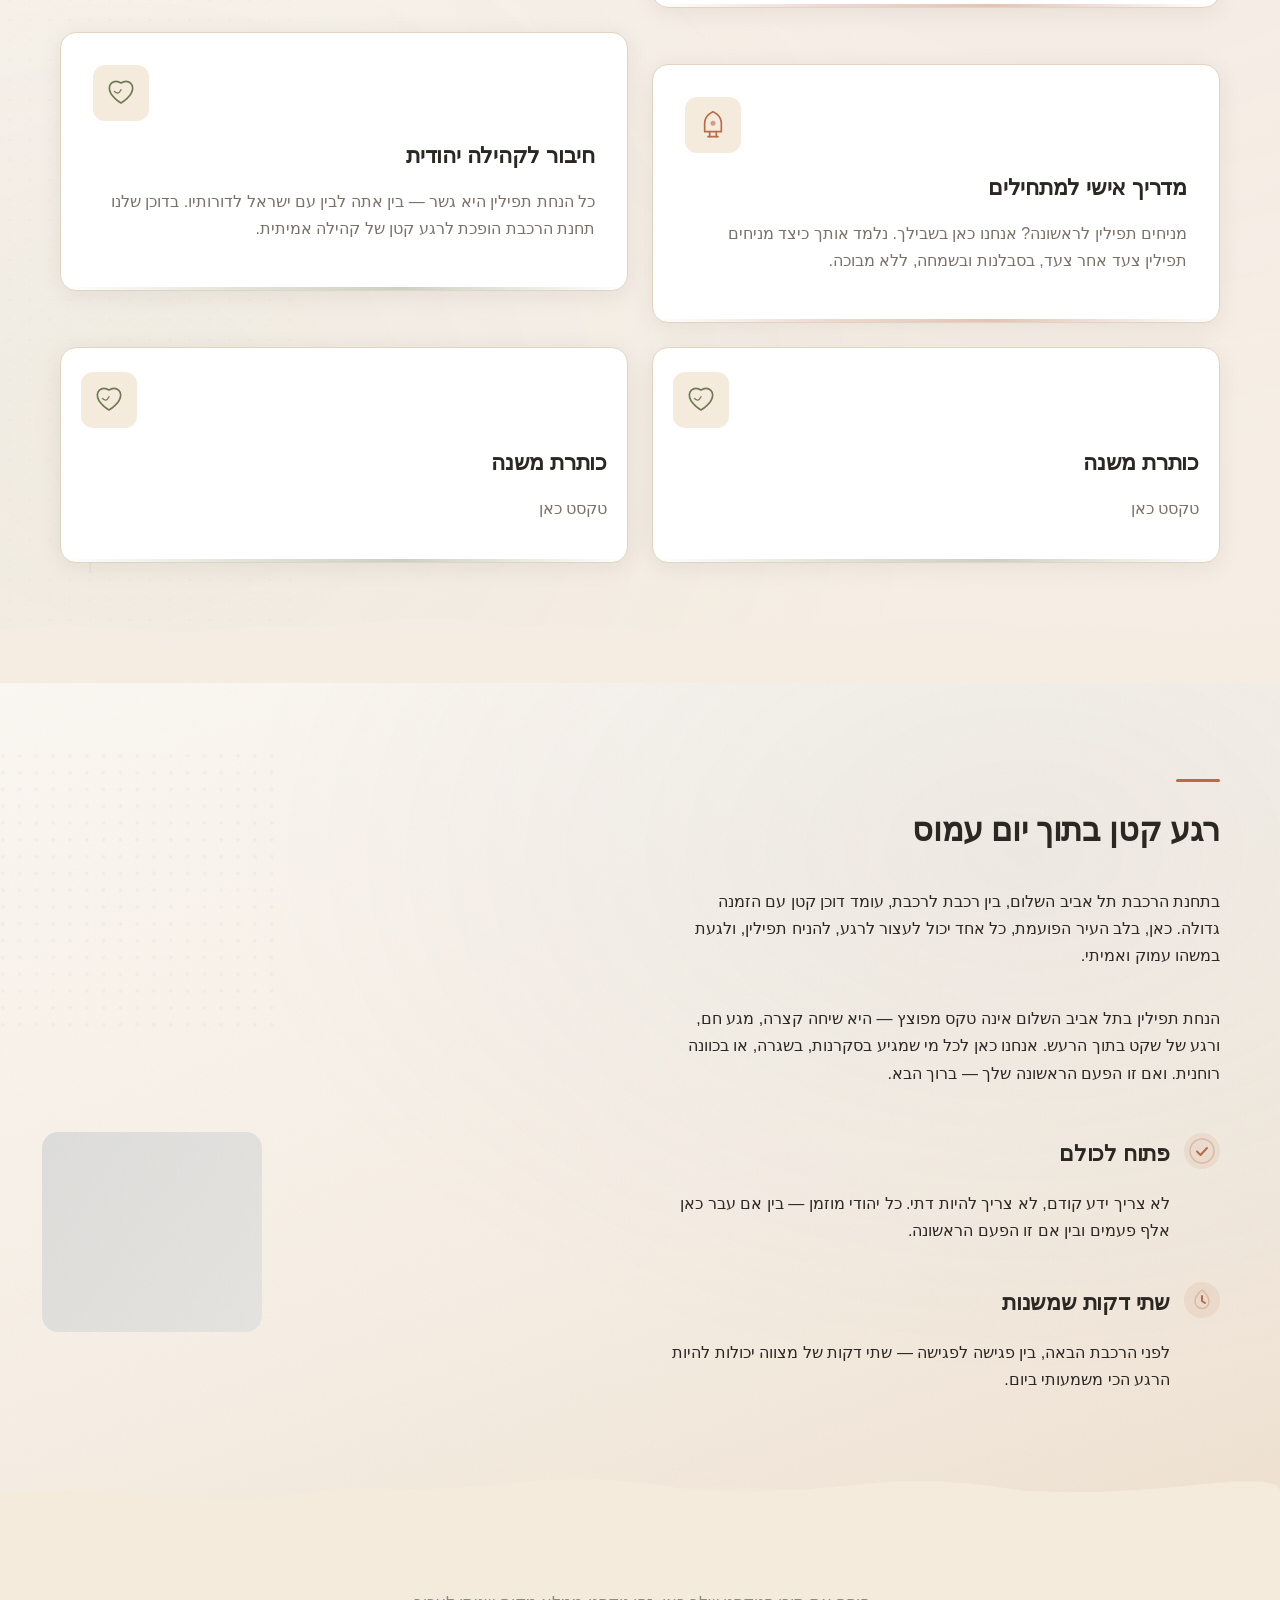
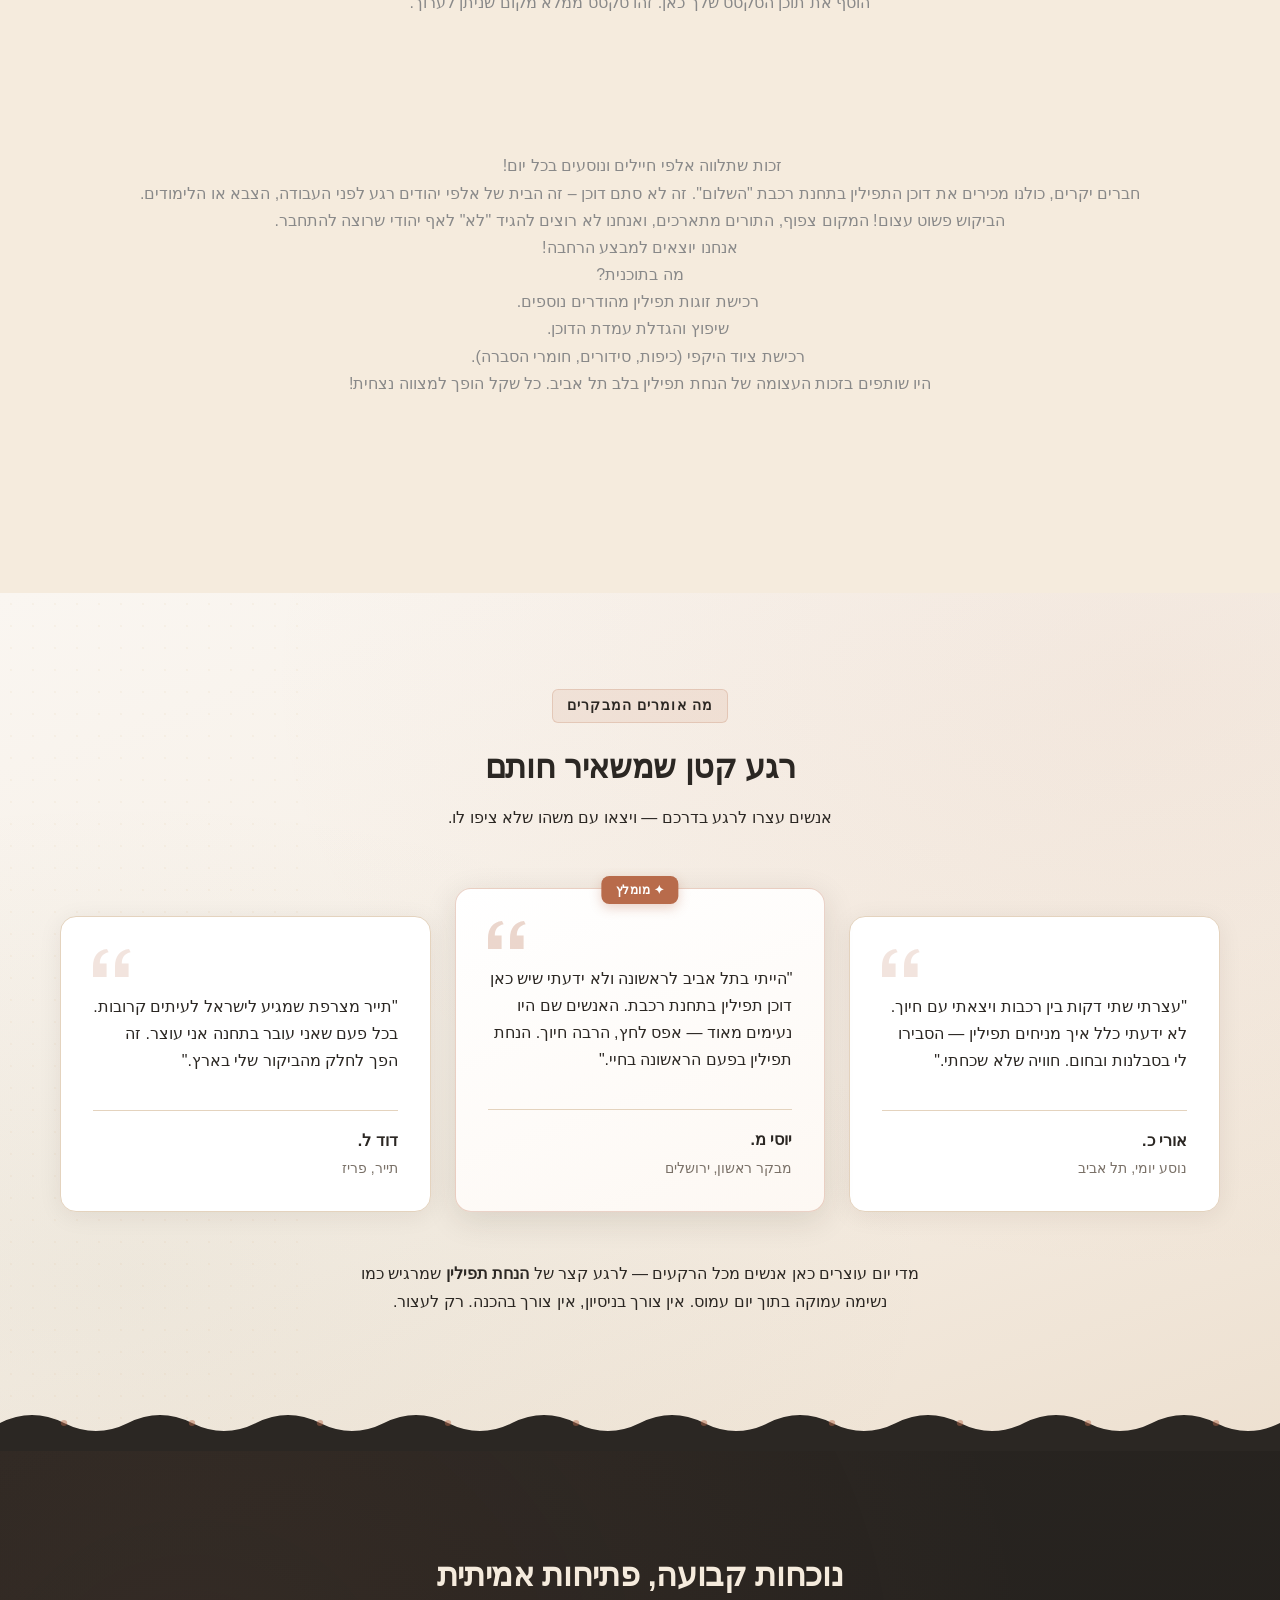
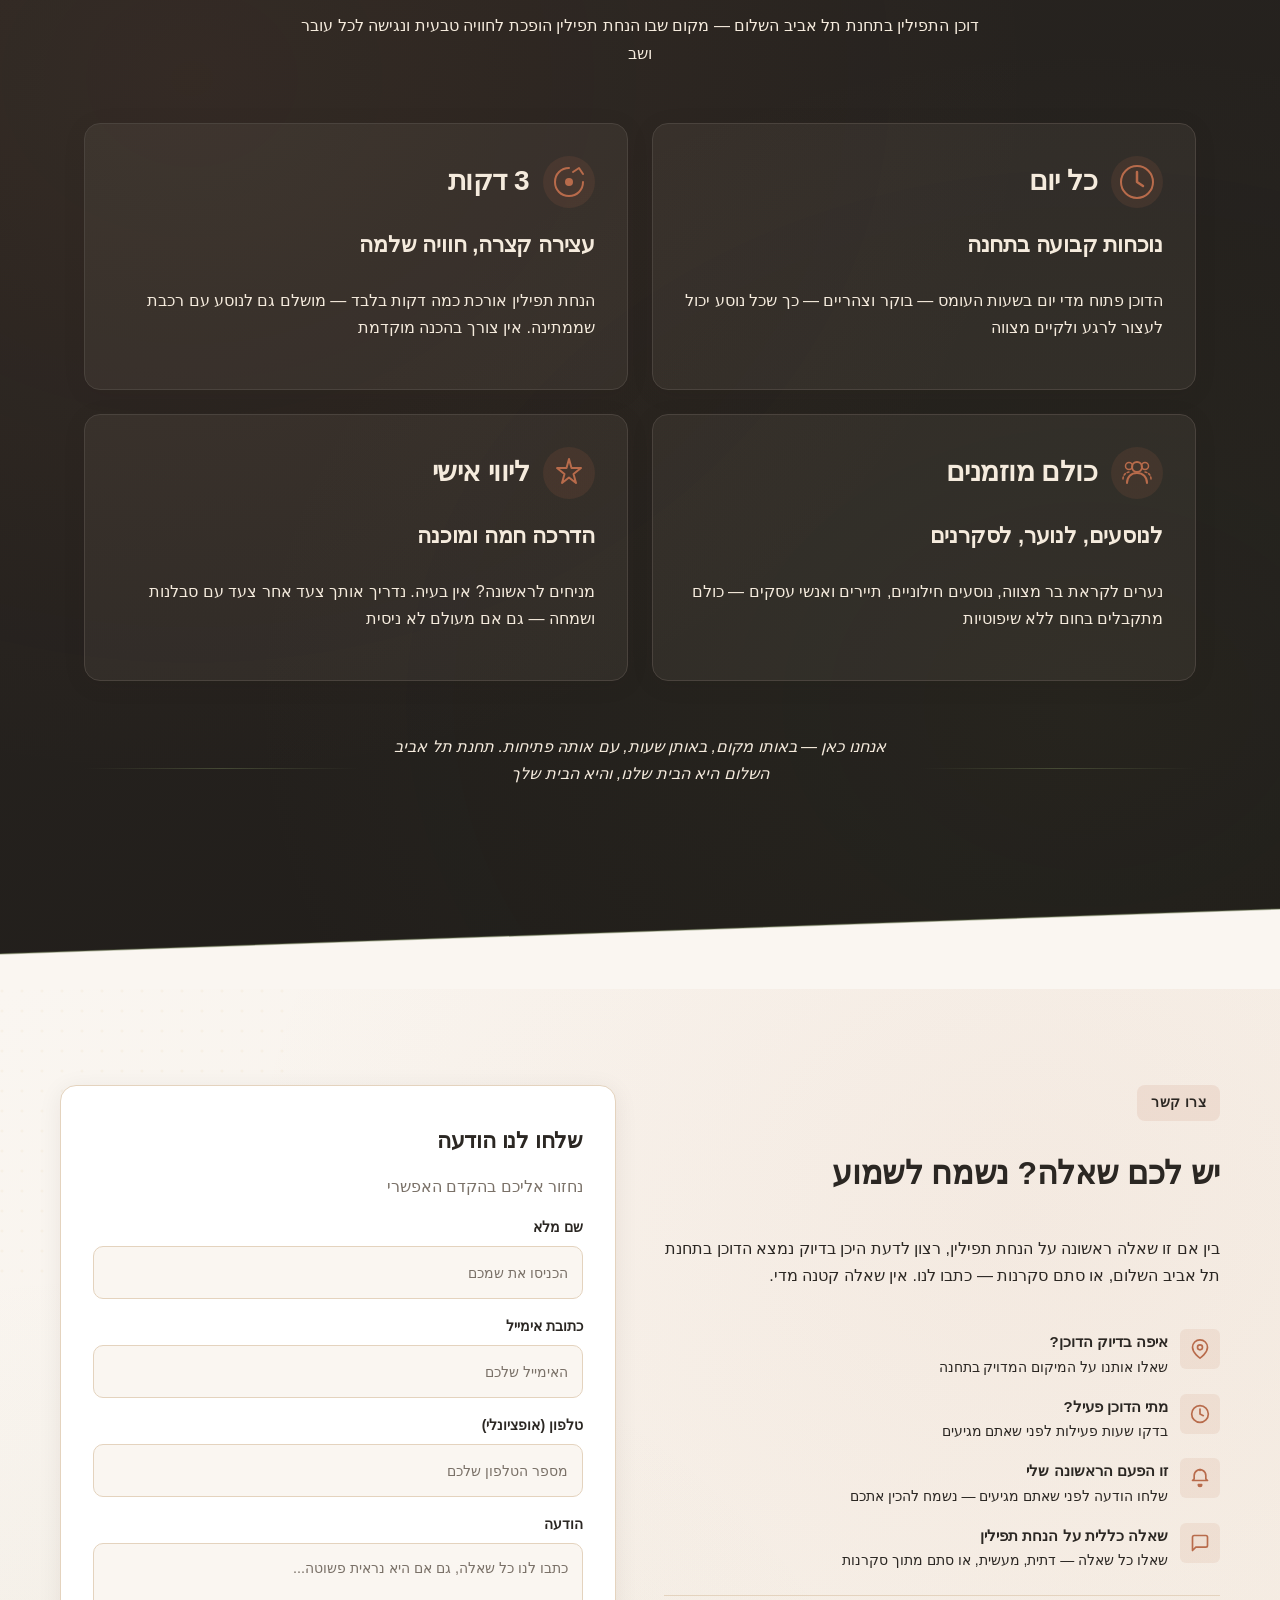
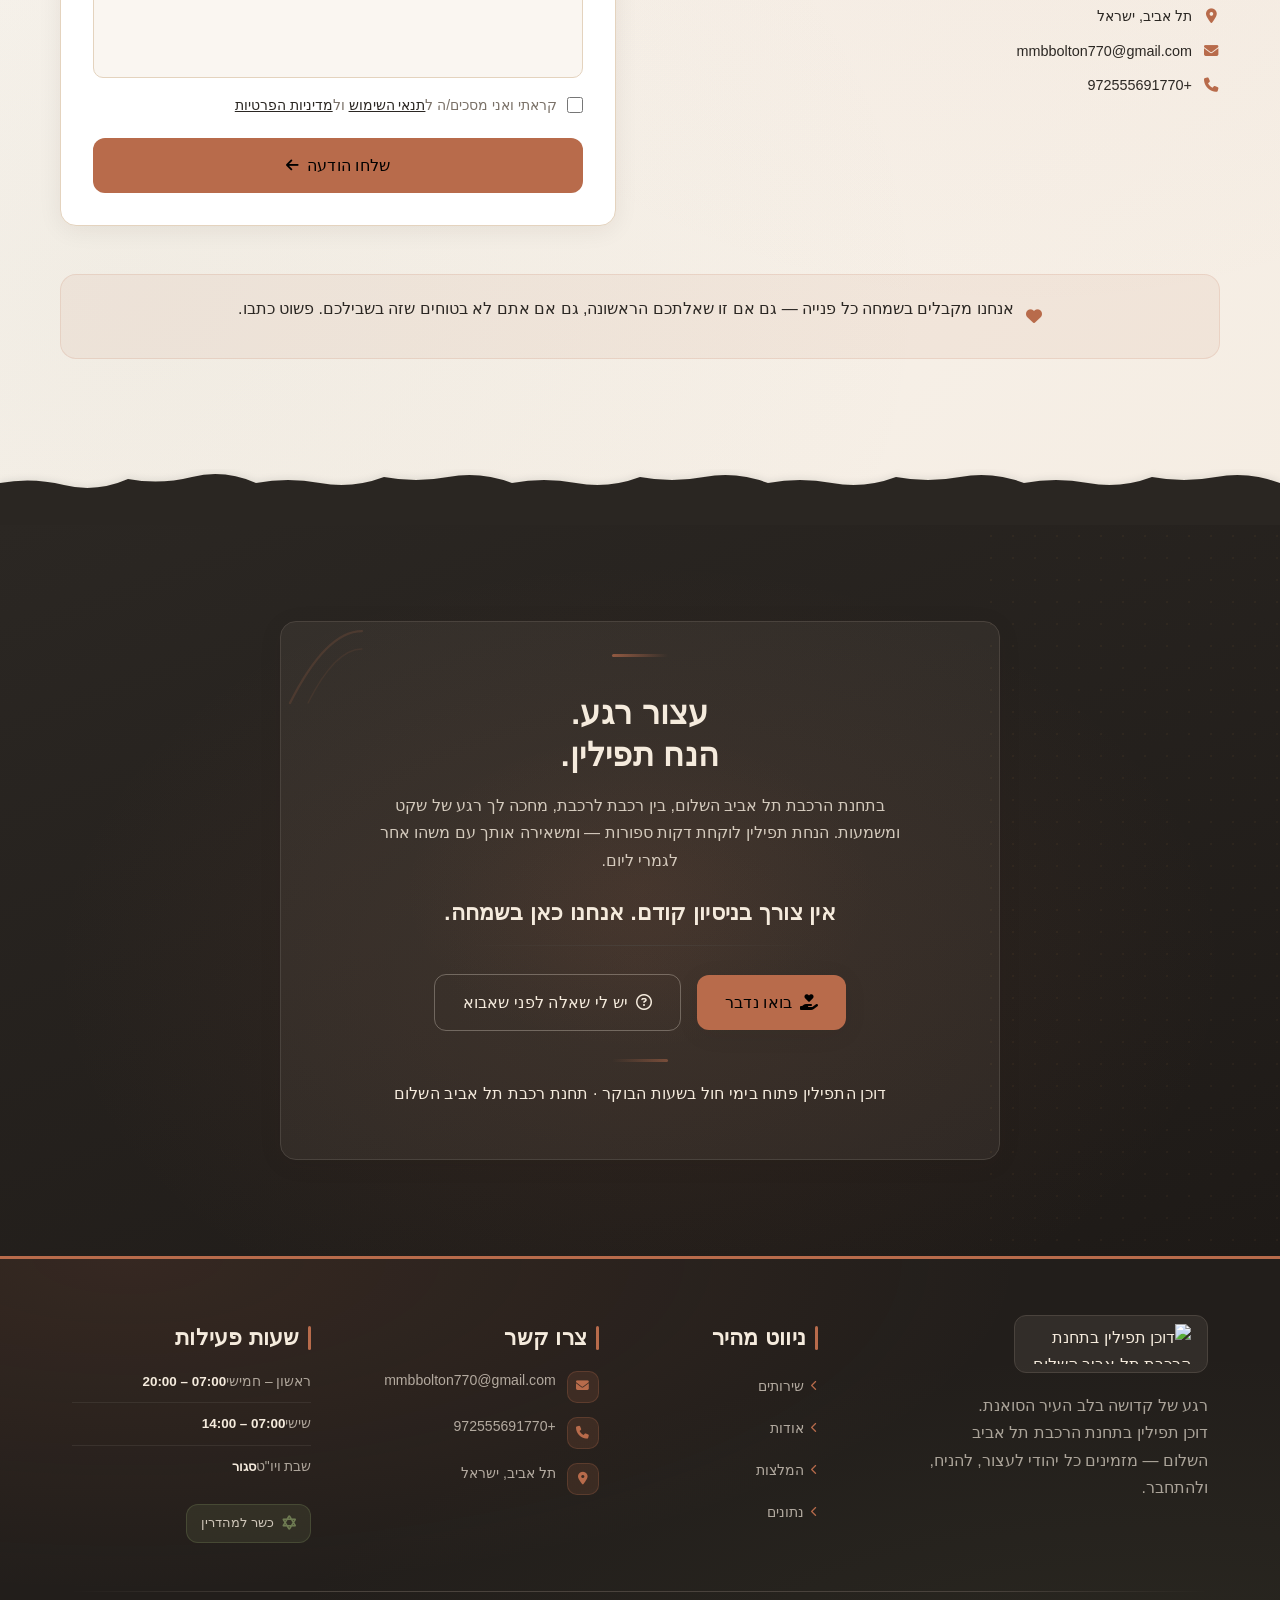
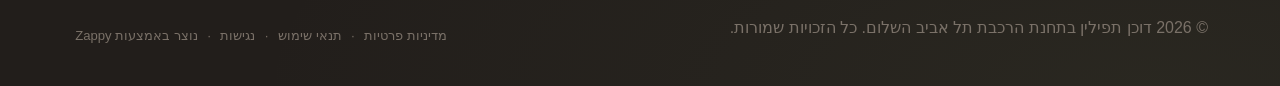
==== commit 2a02786a: "Incremental sync: 1 page(s) — update_text" ====
--- a/index.html
+++ b/index.html
@@ -793,20 +793,20 @@
   <div class="index-hero-container">
     <div class="index-hero-card">
       <!-- Label badge -->
-      <p class="zappy-editable"><span class="index-hero-badge">
-        <i class="fas fa-map-marker-alt" aria-hidden="true"></i>
-        תחנת תל אביב השלום
+      <p style="color: rgb(245, 235, 221) !important;"><span class="index-hero-badge">
+        <i class="fas fa-map-marker-alt" aria-hidden="true" style="cursor: pointer;"></i>
+        תחנת הרכבת תל אביב השלום
       </span>
 
       </p><!-- Main Headline -->
-      <h1 class="index-hero-h1">הנחת תפילין —<br>רגע של קדושה<br>בלב תל אביב</h1>
+      <h1 class="index-hero-h1" style="">הנחת תפילין —<br>רגע של קדושה<br>בלב תל אביב</h1>
 
       <!-- Supporting Subtitle -->
-      <h3 class="index-hero-subtitle">דוכן תפילין חם ומזמין בתחנת הרכבת,<br>פתוח לכל יהודי שרוצה לעצור לרגע.</h3>
+      <h3 class="index-hero-subtitle" style="">דוכן תפילין חם ומזמין בתחנת הרכבת,<br>פתוח לכל יהודי שרוצה לעצור לרגע.</h3>
 
       <!-- Reassurance line -->
-      <p class="index-hero-reassurance">
-        <i class="fas fa-check-circle" aria-hidden="true" data-element-type="icon" data-element-id="icon-1778085025801-1om0gb029" data-icon-type="fontawesome"></i>
+      <p class="index-hero-reassurance" style="">
+        <i class="fas fa-check-circle" aria-hidden="true" data-element-type="icon" data-element-id="icon-1778085025801-1om0gb029" data-icon-type="fontawesome" style="cursor: pointer;"></i>
         אין צורך בניסיון קודם — הכל בהדרכה אישית, בנחת ובכבוד
       </p>
 
@@ -814,7 +814,7 @@
       <div class="index-hero-ctas">
         <a href="#contact" class="index-hero-btn-primary" style="color: rgb(0, 0, 0) !important;" data-element-type="button" data-element-id="btn-1778085025799-nx4hy18b5" data-native-element="true">
           <i class="fas fa-directions" aria-hidden="true"></i>תל אביב, ישראל</a>
-        <a href="https://youtube.com/shorts/I_Htj8p0YYc?feature=share" class="index-hero-btn-secondary btn btn-primary" data-element-type="button" data-element-id="btn-1778085025799-gw7gkn2ki" data-native-element="true" style="outline: none; border-color: rgb(245, 235, 221) !important; color: rgb(255, 255, 255) !important; background-color: rgb(245, 235, 221) !important; background-image: none !important;" target="_blank" rel="noopener noreferrer">
+        <a href="https://youtube.com/shorts/I_Htj8p0YYc?feature=share" class="index-hero-btn-secondary btn btn-primary" data-element-type="button" data-element-id="btn-1778085025799-gw7gkn2ki" data-native-element="true" style="outline: none; border-color: rgb(245, 235, 221) !important; color: rgb(43, 39, 35) !important; background-color: rgb(245, 235, 221) !important; background-image: none !important;" target="_blank" rel="noopener noreferrer">
           <i class="fas fa-info-circle" aria-hidden="true"></i>
           מה לצפות בביקור?
         </a>
